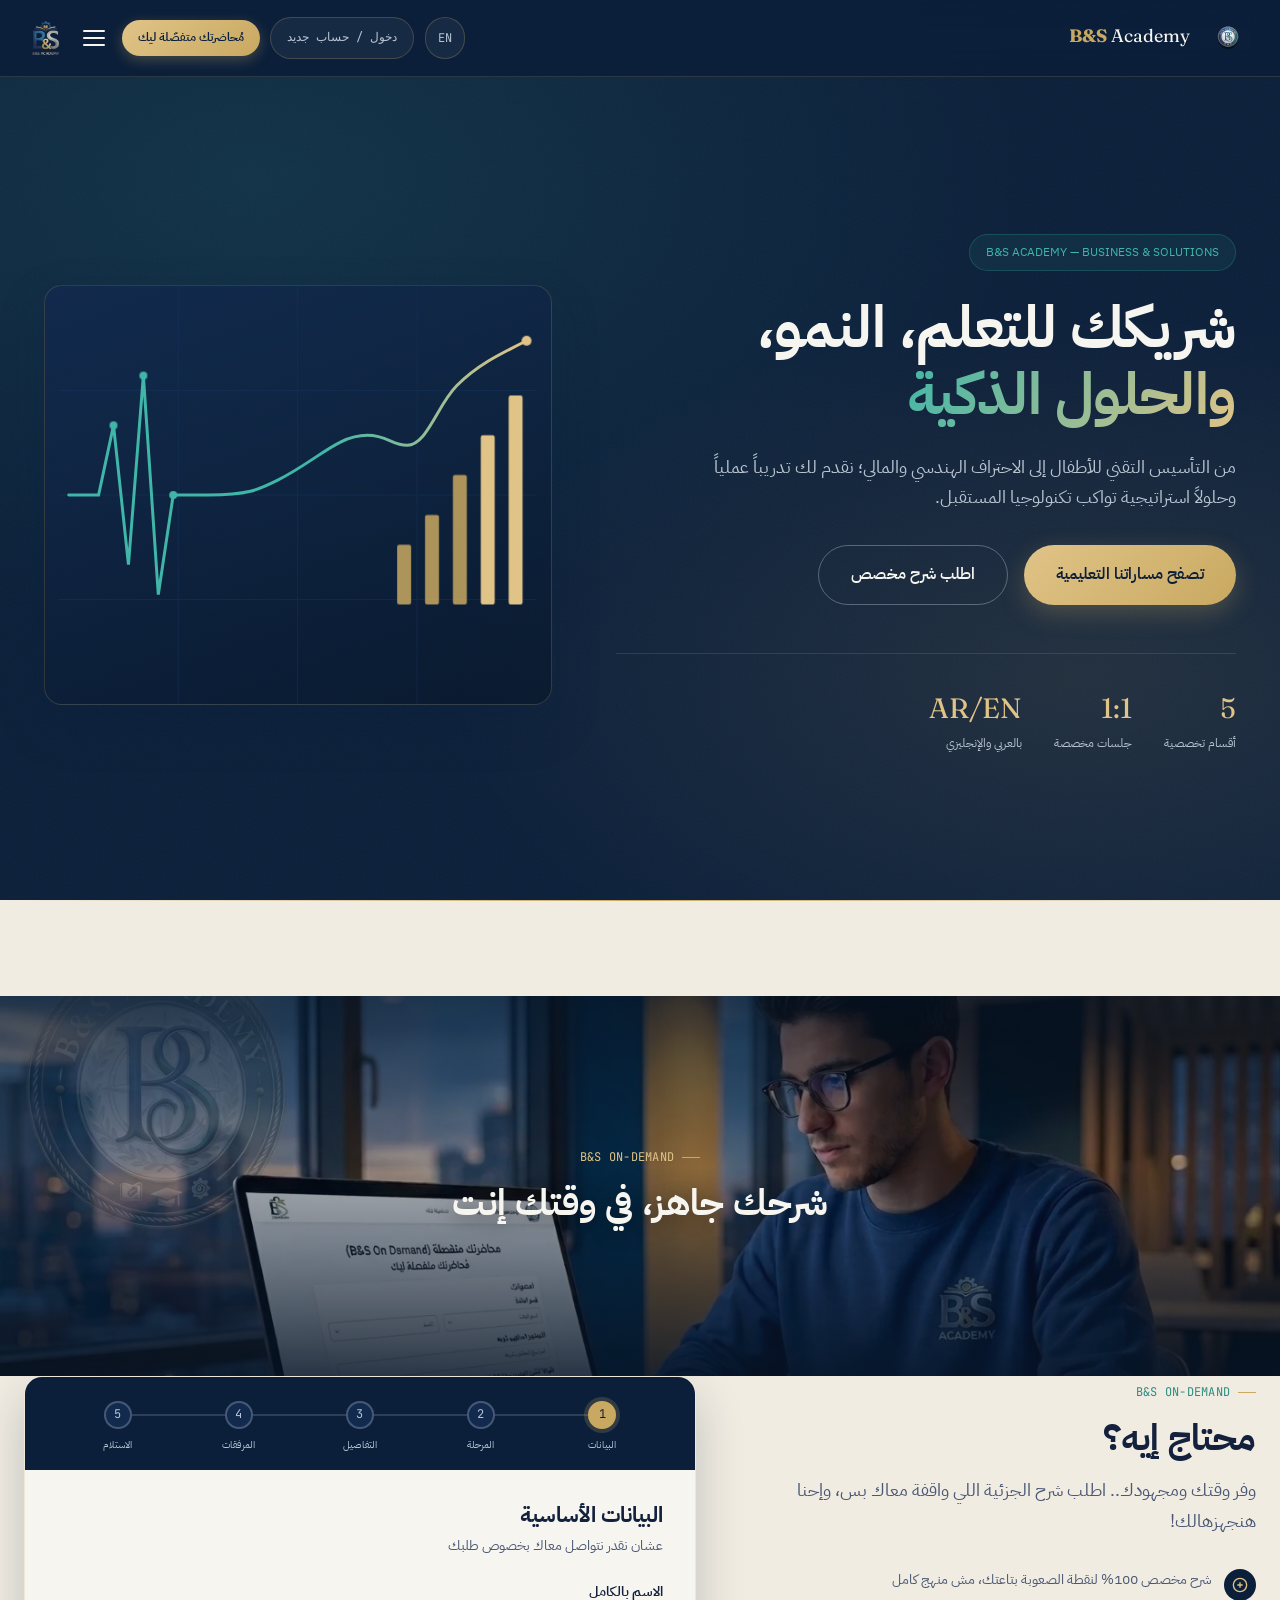
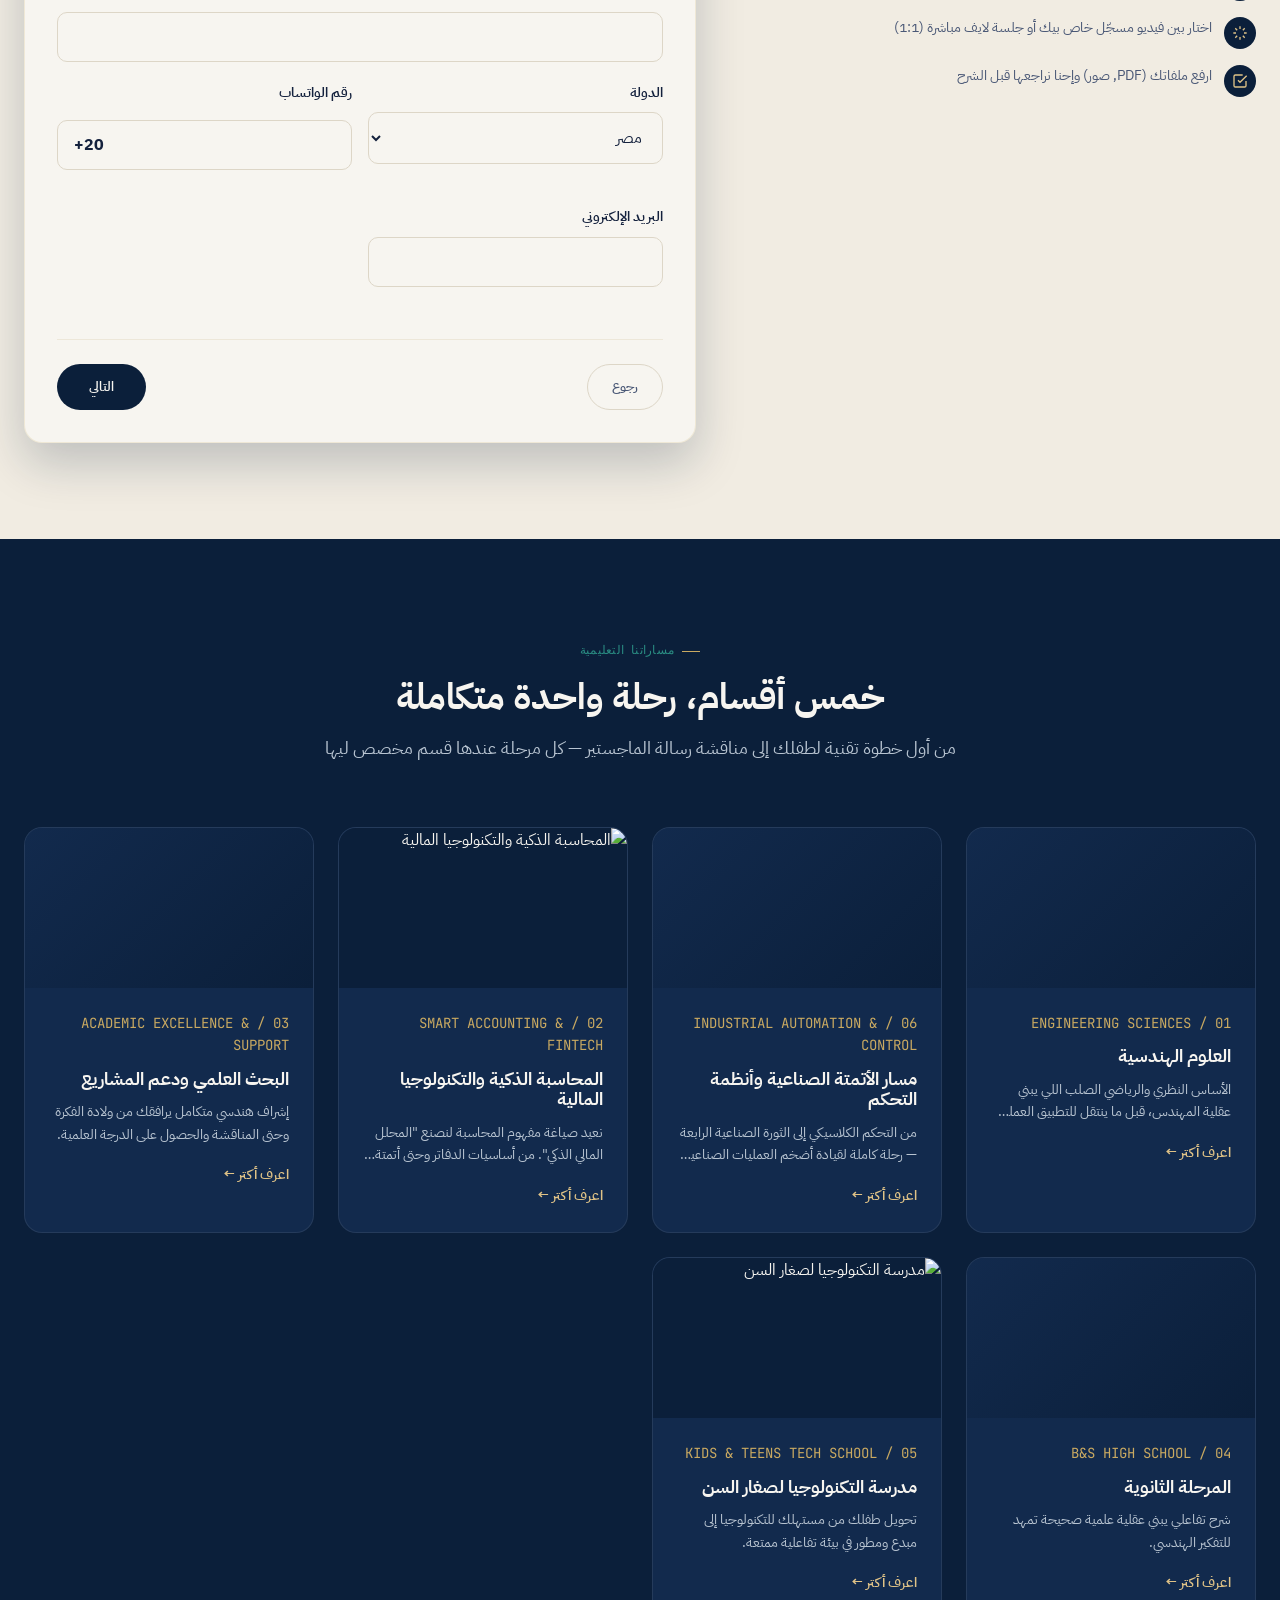
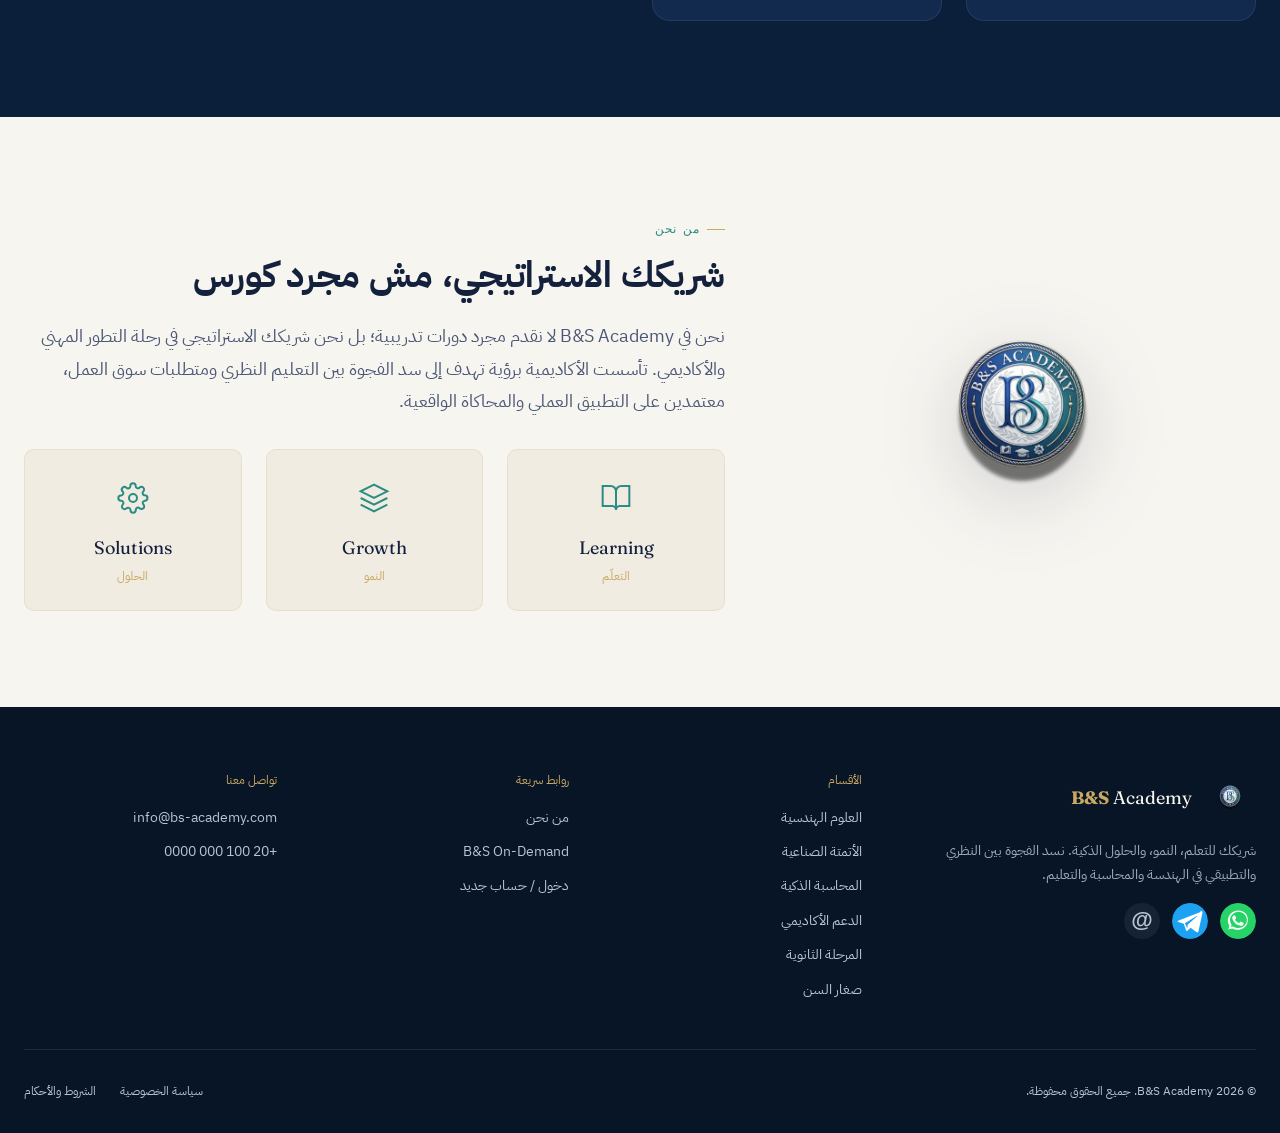
==== index.html @ d464fc90 "Use WebP logos and page images" ====
﻿<!DOCTYPE html>
<html lang="ar" dir="rtl">
<head>
<meta charset="UTF-8">
<meta name="viewport" content="width=device-width, initial-scale=1.0">
<title>B&amp;S Academy | Ø´Ø±ÙŠÙƒÙƒ Ù„Ù„ØªØ¹Ù„Ù…ØŒ Ø§Ù„Ù†Ù…ÙˆØŒ ÙˆØ§Ù„Ø­Ù„ÙˆÙ„ Ø§Ù„Ø°ÙƒÙŠØ©</title>
<meta name="description" content="B&amp;S Academy - Ø£ÙƒØ§Ø¯ÙŠÙ…ÙŠØ© Ù…ØªØ®ØµØµØ© ÙÙŠ Ø§Ù„Ù‡Ù†Ø¯Ø³Ø© ÙˆØ§Ù„Ø£ØªÙ…ØªØ© Ø§Ù„ØµÙ†Ø§Ø¹ÙŠØ©ØŒ Ø§Ù„Ù…Ø­Ø§Ø³Ø¨Ø© Ø§Ù„Ø°ÙƒÙŠØ©ØŒ Ø§Ù„Ø¯Ø¹Ù… Ø§Ù„Ø£ÙƒØ§Ø¯ÙŠÙ…ÙŠØŒ ÙˆØªØ¹Ù„ÙŠÙ… Ø§Ù„Ø£Ø·ÙØ§Ù„ ÙˆØ§Ù„Ù…Ø±Ø­Ù„Ø© Ø§Ù„Ø«Ø§Ù†ÙˆÙŠØ©.">

<link rel="preconnect" href="https://fonts.googleapis.com">
<link rel="preconnect" href="https://fonts.gstatic.com" crossorigin>
<link href="https://fonts.googleapis.com/css2?family=Fraunces:opsz,wght@9..144,400;9..144,500;9..144,600;9..144,700&family=Inter:wght@400;500;600;700&family=IBM+Plex+Sans+Arabic:wght@400;500;600;700&family=JetBrains+Mono:wght@400;500&display=swap" rel="stylesheet">

<link rel="stylesheet" href="css/tokens.css">
<link rel="stylesheet" href="css/base.css?v=20260710-responsive-i18n-v1">
<link rel="stylesheet" href="css/header.css?v=20260710-responsive-i18n-v1">
<link rel="stylesheet" href="css/hero.css">
<link rel="stylesheet" href="css/ondemand.css?v=20260710-email-at-v1">
<link rel="stylesheet" href="css/sectors.css">
<link rel="stylesheet" href="css/track-cards.css">
<link rel="stylesheet" href="css/about-footer.css?v=20260710-email-at-v1">
<link rel="stylesheet" href="css/auth-dashboard.css">
<link rel="stylesheet" href="css/admin.css">
<link rel="stylesheet" href="css/utilities.css">
</head>
<body dir="rtl">

<a href="#main-content" class="skip-link" data-i18n="skip_link">ØªØ®Ø·Ù‘Ù‰ Ø¥Ù„Ù‰ Ø§Ù„Ù…Ø­ØªÙˆÙ‰</a>

<!-- ============================================
     MAIN MARKETING SITE PAGE
     ============================================ -->
<div class="page active" id="page-home">

  <!-- ===== HEADER ===== -->
  <header class="site-header">
    <div class="header-inner">
      <a href="#page-home" class="brand" data-nav="home">
        <img src="images/logo.webp" alt="B&amp;S Academy" class="brand-mark">
        <div>
          <span class="brand-name"><strong>B&amp;S</strong> <span data-i18n="brand_academy">Ø£ÙƒØ§Ø¯ÙŠÙ…ÙŠ</span></span>
          <span class="brand-tagline" data-i18n="brand_tagline">Learning Â· Growth Â· Solutions</span>
        </div>
      </a>

      <nav class="main-nav" id="mainNav">
        <ul class="nav-links">
          <li><a href="#hero" data-i18n="nav_home">Ø§Ù„Ø±Ø¦ÙŠØ³ÙŠØ©</a></li>
          <li><a href="#about" data-i18n="nav_about">Ù…Ù† Ù†Ø­Ù†</a></li>
          <li><a href="#sector-detail-engineering" data-nav="sector-detail" data-sector-key="engineering" data-i18n="nav_engineering">Ø§Ù„Ø¹Ù„ÙˆÙ… Ø§Ù„Ù‡Ù†Ø¯Ø³ÙŠØ©</a></li>
          <li><a href="#sector-detail-automation" data-nav="sector-detail" data-sector-key="automation" data-i18n="nav_automation">Ø§Ù„Ø£ØªÙ…ØªØ© Ø§Ù„ØµÙ†Ø§Ø¹ÙŠØ©</a></li>
          <li><a href="#sector-detail-accounting" data-nav="sector-detail" data-sector-key="accounting" data-i18n="nav_accounting">Ø§Ù„Ù…Ø­Ø§Ø³Ø¨Ø© Ø§Ù„Ø°ÙƒÙŠØ©</a></li>
          <li><a href="#sector-detail-kids" data-nav="sector-detail" data-sector-key="kids" data-i18n="nav_kids">ØµØºØ§Ø± Ø§Ù„Ø³Ù†</a></li>
          <li><a href="#sector-detail-highschool" data-nav="sector-detail" data-sector-key="highschool" data-i18n="nav_highschool">Ø§Ù„Ù…Ø±Ø­Ù„Ø© Ø§Ù„Ø«Ø§Ù†ÙˆÙŠØ©</a></li>
          <li><a href="#sector-detail-academic" data-nav="sector-detail" data-sector-key="academic" data-i18n="nav_academic">Ø§Ù„Ø¯Ø¹Ù… Ø§Ù„Ø£ÙƒØ§Ø¯ÙŠÙ…ÙŠ</a></li>
          <li class="mobile-login-link"><a href="auth.html" data-i18n="nav_login">Ø¯Ø®ÙˆÙ„ / Ø­Ø³Ø§Ø¨ Ø¬Ø¯ÙŠØ¯</a></li>
        </ul>
      </nav>

      <div class="nav-actions">
        <button class="lang-toggle" id="langToggle" aria-label="Toggle language">
          <span id="langToggleLabel">EN</span>
        </button>
        <a href="auth.html" class="lang-toggle" data-i18n="nav_login" id="navLoginDesktop">Ø¯Ø®ÙˆÙ„ / Ø­Ø³Ø§Ø¨ Ø¬Ø¯ÙŠØ¯</a>
        <a href="#ondemand" class="btn-cta" data-i18n="nav_cta">Ù…ÙØ­Ø§Ø¶Ø±ØªÙƒ Ù…ØªÙØµÙ‘Ù„Ø© Ù„ÙŠÙƒ</a>
        <button class="nav-toggle" id="navToggle" aria-label="Open menu">
          <span></span><span></span><span></span>
        </button>
        <img src="images/logo2.webp" alt="B&amp;S Academy" class="brand-mark-secondary">
      </div>
    </div>
  </header>

  <main id="main-content">

    <!-- ===== HERO ===== -->
    <section class="hero" id="hero">
      <div class="hero-grain"></div>
      <div class="hero-inner">
        <div class="hero-content">
          <span class="hero-eyebrow" data-i18n="hero_eyebrow">B&amp;S ACADEMY â€” Business &amp; Solutions</span>
          <h1 class="hero-title" data-i18n="hero_title">
            Ø´Ø±ÙŠÙƒÙƒ Ù„Ù„ØªØ¹Ù„Ù…ØŒ Ø§Ù„Ù†Ù…ÙˆØŒ <span class="accent">ÙˆØ§Ù„Ø­Ù„ÙˆÙ„ Ø§Ù„Ø°ÙƒÙŠØ©</span>
          </h1>
          <p class="hero-sub" data-i18n="hero_sub">
            Ù…Ù† Ø§Ù„ØªØ£Ø³ÙŠØ³ Ø§Ù„ØªÙ‚Ù†ÙŠ Ù„Ù„Ø£Ø·ÙØ§Ù„ Ø¥Ù„Ù‰ Ø§Ù„Ø§Ø­ØªØ±Ø§Ù Ø§Ù„Ù‡Ù†Ø¯Ø³ÙŠ ÙˆØ§Ù„Ù…Ø§Ù„ÙŠØ› Ù†Ù‚Ø¯Ù… Ù„Ùƒ ØªØ¯Ø±ÙŠØ¨Ø§Ù‹ Ø¹Ù…Ù„ÙŠØ§Ù‹ ÙˆØ­Ù„ÙˆÙ„Ø§Ù‹ Ø§Ø³ØªØ±Ø§ØªÙŠØ¬ÙŠØ© ØªÙˆØ§ÙƒØ¨ ØªÙƒÙ†ÙˆÙ„ÙˆØ¬ÙŠØ§ Ø§Ù„Ù…Ø³ØªÙ‚Ø¨Ù„.
          </p>
          <div class="hero-actions">
            <a href="#sectors-overview" class="btn-primary" data-i18n="hero_cta_primary">
              ØªØµÙØ­ Ù…Ø³Ø§Ø±Ø§ØªÙ†Ø§ Ø§Ù„ØªØ¹Ù„ÙŠÙ…ÙŠØ©
            </a>
            <a href="#ondemand" class="btn-secondary" data-i18n="hero_cta_secondary">
              Ø§Ø·Ù„Ø¨ Ø´Ø±Ø­ Ù…Ø®ØµØµ
            </a>
          </div>
          <div class="hero-stats">
            <div>
              <span class="hero-stat-value">5</span>
              <span class="hero-stat-label" data-i18n="hero_stat_1">Ø£Ù‚Ø³Ø§Ù… ØªØ®ØµØµÙŠØ©</span>
            </div>
            <div>
              <span class="hero-stat-value">1:1</span>
              <span class="hero-stat-label" data-i18n="hero_stat_2">Ø¬Ù„Ø³Ø§Øª Ù…Ø®ØµØµØ©</span>
            </div>
            <div>
              <span class="hero-stat-value">AR/EN</span>
              <span class="hero-stat-label" data-i18n="hero_stat_3">Ø¨Ø§Ù„Ø¹Ø±Ø¨ÙŠ ÙˆØ§Ù„Ø¥Ù†Ø¬Ù„ÙŠØ²ÙŠ</span>
            </div>
          </div>
        </div>

        <div class="hero-visual">
          <svg viewBox="0 0 480 420" fill="none" xmlns="http://www.w3.org/2000/svg">
            <defs>
              <linearGradient id="lineGrad" x1="0" y1="0" x2="1" y2="0">
                <stop offset="0%" stop-color="#3FB6A8"/>
                <stop offset="55%" stop-color="#3FB6A8"/>
                <stop offset="100%" stop-color="#E0C387"/>
              </linearGradient>
            </defs>
            <!-- grid -->
            <g stroke="#1A3A66" stroke-width="1" opacity="0.4">
              <line x1="0" y1="105" x2="480" y2="105"/>
              <line x1="0" y1="210" x2="480" y2="210"/>
              <line x1="0" y1="315" x2="480" y2="315"/>
              <line x1="120" y1="0" x2="120" y2="420"/>
              <line x1="240" y1="0" x2="240" y2="420"/>
              <line x1="360" y1="0" x2="360" y2="420"/>
            </g>
            <!-- oscilloscope trace transitioning into a rising bar/line chart -->
            <path class="calibration-path" d="M10,210 L40,210 L55,140 L70,280 L85,90 L100,310 L115,210 L150,210 C190,210 200,205 220,195 C260,175 280,150 310,150 C330,150 335,160 350,160 C370,160 380,120 400,100 C420,80 440,70 470,55"
                  stroke="url(#lineGrad)" stroke-width="3" stroke-linecap="round" fill="none"/>
            <!-- rising bars (financial side) -->
            <g class="calibration-dot" style="animation-delay:2.8s">
              <rect x="340" y="260" width="14" height="60" rx="2" fill="#C9A961" opacity="0.85"/>
              <rect x="368" y="230" width="14" height="90" rx="2" fill="#C9A961" opacity="0.85"/>
              <rect x="396" y="190" width="14" height="130" rx="2" fill="#C9A961" opacity="0.85"/>
              <rect x="424" y="150" width="14" height="170" rx="2" fill="#E0C387"/>
              <rect x="452" y="110" width="14" height="210" rx="2" fill="#E0C387"/>
            </g>
            <!-- calibration dots on the engineering side -->
            <circle class="calibration-dot" style="animation-delay:0.6s" cx="55" cy="140" r="4" fill="#3FB6A8"/>
            <circle class="calibration-dot" style="animation-delay:0.9s" cx="85" cy="90" r="4" fill="#3FB6A8"/>
            <circle class="calibration-dot" style="animation-delay:1.2s" cx="115" cy="210" r="4" fill="#3FB6A8"/>
            <circle class="calibration-dot" style="animation-delay:2.4s" cx="470" cy="55" r="5" fill="#E0C387"/>
          </svg>
        </div>
      </div>
    </section>

    <!-- ===== B&S ON-DEMAND (Multi-step form) ===== -->
    <section class="section ondemand-section" id="ondemand">
      <div class="ondemand-banner reveal">
        <img src="images/banner-ondemand.webp" alt="B&amp;S On-Demand" class="ondemand-banner-img" loading="lazy" decoding="async">
        <div class="ondemand-banner-overlay"></div>
        <div class="ondemand-banner-text">
          <span class="eyebrow" data-i18n="ondemand_eyebrow">B&amp;S ON-DEMAND</span>
          <h2 data-i18n="ondemand_banner_title">Ø´Ø±Ø­Ùƒ Ø¬Ø§Ù‡Ø²ØŒ ÙÙŠ ÙˆÙ‚ØªÙƒ Ø¥Ù†Øª</h2>
        </div>
      </div>
      <div class="container">
        <div class="ondemand-grid">
          <div class="ondemand-intro reveal">
            <span class="eyebrow" data-i18n="ondemand_eyebrow">B&amp;S ON-DEMAND</span>
            <h2 data-i18n="ondemand_title">Ù…Ø­ØªØ§Ø¬ Ø¥ÙŠÙ‡ØŸ</h2>
            <p data-i18n="ondemand_desc">ÙˆÙØ± ÙˆÙ‚ØªÙƒ ÙˆÙ…Ø¬Ù‡ÙˆØ¯Ùƒ.. Ø§Ø·Ù„Ø¨ Ø´Ø±Ø­ Ø§Ù„Ø¬Ø²Ø¦ÙŠØ© Ø§Ù„Ù„ÙŠ ÙˆØ§Ù‚ÙØ© Ù…Ø¹Ø§Ùƒ Ø¨Ø³ØŒ ÙˆØ¥Ø­Ù†Ø§ Ù‡Ù†Ø¬Ù‡Ø²Ù‡Ø§Ù„Ùƒ!</p>

            <div class="ondemand-features">
              <div class="ondemand-feature">
                <span class="icon-badge">
                  <svg width="16" height="16" viewBox="0 0 24 24" fill="none" stroke="currentColor" stroke-width="2"><path d="M12 8v8M8 12h8"/><circle cx="12" cy="12" r="10"/></svg>
                </span>
                <span data-i18n="ondemand_feat_1">Ø´Ø±Ø­ Ù…Ø®ØµØµ 100% Ù„Ù†Ù‚Ø·Ø© Ø§Ù„ØµØ¹ÙˆØ¨Ø© Ø¨ØªØ§Ø¹ØªÙƒØŒ Ù…Ø´ Ù…Ù†Ù‡Ø¬ ÙƒØ§Ù…Ù„</span>
              </div>
              <div class="ondemand-feature">
                <span class="icon-badge">
                  <svg width="16" height="16" viewBox="0 0 24 24" fill="none" stroke="currentColor" stroke-width="2"><path d="M12 2v4M12 18v4M4.93 4.93l2.83 2.83M16.24 16.24l2.83 2.83M2 12h4M18 12h4M4.93 19.07l2.83-2.83M16.24 7.76l2.83-2.83"/></svg>
                </span>
                <span data-i18n="ondemand_feat_2">Ø§Ø®ØªØ§Ø± Ø¨ÙŠÙ† ÙÙŠØ¯ÙŠÙˆ Ù…Ø³Ø¬Ù‘Ù„ Ø®Ø§Øµ Ø¨ÙŠÙƒ Ø£Ùˆ Ø¬Ù„Ø³Ø© Ù„Ø§ÙŠÙ Ù…Ø¨Ø§Ø´Ø±Ø© (1:1)</span>
              </div>
              <div class="ondemand-feature">
                <span class="icon-badge">
                  <svg width="16" height="16" viewBox="0 0 24 24" fill="none" stroke="currentColor" stroke-width="2"><path d="M9 11l3 3L22 4"/><path d="M21 12v7a2 2 0 0 1-2 2H5a2 2 0 0 1-2-2V5a2 2 0 0 1 2-2h11"/></svg>
                </span>
                <span data-i18n="ondemand_feat_3">Ø§Ø±ÙØ¹ Ù…Ù„ÙØ§ØªÙƒ (PDF, ØµÙˆØ±) ÙˆØ¥Ø­Ù†Ø§ Ù†Ø±Ø§Ø¬Ø¹Ù‡Ø§ Ù‚Ø¨Ù„ Ø§Ù„Ø´Ø±Ø­</span>
              </div>
            </div>
          </div>

          <div class="form-card reveal">
            <div class="form-steps-indicator" id="formStepsIndicator">
              <!-- JS populates 5 step dots -->
            </div>

            <div class="form-body">
              <form id="onDemandForm" novalidate>

                <!-- STEP 1: Basic Info -->
                <div class="form-step active" data-step="1">
                  <h3 data-i18n="step1_title">Ø§Ù„Ø¨ÙŠØ§Ù†Ø§Øª Ø§Ù„Ø£Ø³Ø§Ø³ÙŠØ©</h3>
                  <p class="form-step-desc" data-i18n="step1_desc">Ø¹Ø´Ø§Ù† Ù†Ù‚Ø¯Ø± Ù†ØªÙˆØ§ØµÙ„ Ù…Ø¹Ø§Ùƒ Ø¨Ø®ØµÙˆØµ Ø·Ù„Ø¨Ùƒ</p>

                  <div class="form-group">
                    <label class="form-label" data-i18n="field_fullname">Ø§Ù„Ø§Ø³Ù… Ø¨Ø§Ù„ÙƒØ§Ù…Ù„<span class="required">*</span></label>
                    <input type="text" class="form-input" name="full_name" required>
                    <span class="form-error" data-i18n="error_required">Ù‡Ø°Ø§ Ø§Ù„Ø­Ù‚Ù„ Ù…Ø·Ù„ÙˆØ¨</span>
                  </div>
                  <div class="form-row">
                    <div class="form-group">
                      <label class="form-label" data-i18n="field_country">Ø§Ù„Ø¯ÙˆÙ„Ø©<span class="required">*</span></label>
                      <select class="form-select" name="country_code" data-country-select data-selected="EG" required></select>
                      <span class="form-error" data-i18n="error_required">Ù‡Ø°Ø§ Ø§Ù„Ø­Ù‚Ù„ Ù…Ø·Ù„ÙˆØ¨</span>
                    </div>
                    <div class="form-group phone-combo phone-combo--locked" data-country-phone-group>
                      <label class="form-label" data-i18n="field_whatsapp">Ø±Ù‚Ù… Ø§Ù„ÙˆØ§ØªØ³Ø§Ø¨<span class="required">*</span></label>
                      <select class="form-select" name="phone_country_code" data-country-select data-selected="EG"></select>
                      <span class="dial-code" data-dial-label>+20</span>
                      <input type="tel" class="form-input" name="phone_local" data-local-phone required placeholder="1xx xxx xxxx">
                      <input type="hidden" name="whatsapp" data-full-phone>
                      <input type="hidden" name="preferred_currency" data-country-currency value="EGP">
                      <span class="form-error" data-i18n="error_required">Ù‡Ø°Ø§ Ø§Ù„Ø­Ù‚Ù„ Ù…Ø·Ù„ÙˆØ¨</span>
                    </div>
                    <div class="form-group">
                      <label class="form-label" data-i18n="field_email">Ø§Ù„Ø¨Ø±ÙŠØ¯ Ø§Ù„Ø¥Ù„ÙƒØªØ±ÙˆÙ†ÙŠ<span class="required">*</span></label>
                      <input type="email" class="form-input" name="email" required>
                      <span class="form-error" data-i18n="error_email">Ø¨Ø±Ø¬Ø§Ø¡ Ø¥Ø¯Ø®Ø§Ù„ Ø¨Ø±ÙŠØ¯ Ø¥Ù„ÙƒØªØ±ÙˆÙ†ÙŠ ØµØ­ÙŠØ­</span>
                    </div>
                  </div>
                </div>

                <!-- STEP 2: Academic Level -->
                <div class="form-step" data-step="2">
                  <h3 data-i18n="step2_title">Ø§Ù„Ù…Ø±Ø­Ù„Ø© Ø§Ù„Ø¯Ø±Ø§Ø³ÙŠØ©</h3>
                  <p class="form-step-desc" data-i18n="step2_desc">Ø¹Ø´Ø§Ù† Ù†Ø­Ø¯Ø¯ Ù…Ø³ØªÙˆÙ‰ Ø§Ù„Ø´Ø±Ø­ Ø§Ù„Ù…Ù†Ø§Ø³Ø¨ Ù„ÙŠÙƒ</p>

                  <div class="form-group">
                    <label class="form-label" data-i18n="field_level">Ø§Ù„Ù…Ø±Ø­Ù„Ø© Ø§Ù„Ø¯Ø±Ø§Ø³ÙŠØ©<span class="required">*</span></label>
                    <select class="form-select" name="academic_level" id="academicLevelSelect" required>
                      <option value="" data-i18n="level_placeholder">Ø§Ø®ØªØ± Ø§Ù„Ù…Ø±Ø­Ù„Ø©</option>
                      <option value="high_school" data-i18n="level_highschool">Ø§Ù„Ù…Ø±Ø­Ù„Ø© Ø§Ù„Ø«Ø§Ù†ÙˆÙŠØ©</option>
                      <option value="university" data-i18n="level_university">Ø·Ø§Ù„Ø¨ Ø¬Ø§Ù…Ø¹ÙŠ</option>
                      <option value="masters" data-i18n="level_masters">Ø¨Ø§Ø­Ø« Ù…Ø§Ø¬Ø³ØªÙŠØ±</option>
                      <option value="graduate" data-i18n="level_graduate">Ù…Ù‡Ù†Ø¯Ø³ / Ù…ØªØ®Ø±Ø¬</option>
                    </select>
                  </div>

                  <div class="form-group conditional-field" id="facultyField">
                    <label class="form-label" data-i18n="field_faculty">Ø§Ù„ÙƒÙ„ÙŠØ© / Ø§Ù„ØªØ®ØµØµ</label>
                    <input type="text" class="form-input" name="faculty_major" placeholder="Ù…Ø«Ø§Ù„: Ù‡Ù†Ø¯Ø³Ø© Ø§Ù„Ù‚ÙˆÙ‰ Ø§Ù„ÙƒÙ‡Ø±Ø¨ÙŠØ©" data-i18n-placeholder="placeholder_faculty">
                  </div>
                </div>

                <!-- STEP 3: Topic Details -->
                <div class="form-step" data-step="3">
                  <h3 data-i18n="step3_title">ØªÙØ§ØµÙŠÙ„ Ø§Ù„Ø´Ø±Ø­</h3>
                  <p class="form-step-desc" data-i18n="step3_desc">ÙˆØ¶Ù‘Ø­ Ù„Ù†Ø§ Ø§Ù„Ø¬Ø²Ø¦ÙŠØ© Ø§Ù„Ù„ÙŠ Ù…Ø­ØªØ§Ø¬ ÙÙŠÙ‡Ø§ Ù…Ø³Ø§Ø¹Ø¯Ø©</p>

                  <div class="form-row">
                    <div class="form-group">
                      <label class="form-label" data-i18n="field_subject">Ø§Ø³Ù… Ø§Ù„Ù…Ø§Ø¯Ø©<span class="required">*</span></label>
                      <input type="text" class="form-input" name="subject_name" required>
                      <span class="form-error" data-i18n="error_required">Ù‡Ø°Ø§ Ø§Ù„Ø­Ù‚Ù„ Ù…Ø·Ù„ÙˆØ¨</span>
                    </div>
                    <div class="form-group">
                      <label class="form-label" data-i18n="field_topic">Ø¹Ù†ÙˆØ§Ù† Ø§Ù„Ù…ÙˆØ¶ÙˆØ¹<span class="required">*</span></label>
                      <input type="text" class="form-input" name="topic_title" required>
                      <span class="form-error" data-i18n="error_required">Ù‡Ø°Ø§ Ø§Ù„Ø­Ù‚Ù„ Ù…Ø·Ù„ÙˆØ¨</span>
                    </div>
                  </div>
                  <div class="form-group">
                    <label class="form-label" data-i18n="field_description">ØªÙØ§ØµÙŠÙ„ Ø£ÙƒØªØ± â€” Ø¥ÙŠÙ‡ Ø¨Ø§Ù„Ø¸Ø¨Ø· Ø§Ù„Ù„ÙŠ Ù…Ø­ØªØ§Ø¬ Ø´Ø±Ø­Ù‡ØŸ<span class="required">*</span></label>
                    <textarea class="form-textarea" name="description" required></textarea>
                    <span class="form-error" data-i18n="error_required">Ù‡Ø°Ø§ Ø§Ù„Ø­Ù‚Ù„ Ù…Ø·Ù„ÙˆØ¨</span>
                  </div>
                </div>

                <!-- STEP 4: Attachments -->
                <div class="form-step" data-step="4">
                  <h3 data-i18n="step4_title">Ø§Ù„Ù…Ø±ÙÙ‚Ø§Øª</h3>
                  <p class="form-step-desc" data-i18n="step4_desc">Ø§Ø±ÙØ¹ Ø£ÙŠ Ù…Ù„ÙØ§Øª ØªØ³Ø§Ø¹Ø¯Ù†Ø§ Ù†ÙÙ‡Ù… Ø·Ù„Ø¨Ùƒ (Ø§Ø®ØªÙŠØ§Ø±ÙŠ)</p>

                  <div class="form-group">
                    <label class="file-drop" id="fileDropZone">
                      <input type="file" name="attachments" id="fileInput" multiple accept=".jpg,.jpeg,.png,.pdf">
                      <div class="file-drop-icon">
                        <svg width="36" height="36" viewBox="0 0 24 24" fill="none" stroke="currentColor" stroke-width="1.5" style="margin:0 auto;"><path d="M21 15v4a2 2 0 0 1-2 2H5a2 2 0 0 1-2-2v-4"/><polyline points="17 8 12 3 7 8"/><line x1="12" y1="3" x2="12" y2="15"/></svg>
                      </div>
                      <div class="file-drop-text">
                        <strong data-i18n="file_drop_strong">Ø§Ø¶ØºØ· Ù„Ù„Ø±ÙØ¹</strong> <span data-i18n="file_drop_rest">Ø£Ùˆ Ø§Ø³Ø­Ø¨ Ø§Ù„Ù…Ù„ÙØ§Øª Ù‡Ù†Ø§</span><br>
                        <span data-i18n="file_drop_hint">JPG, PNG, PDF â€” Ø¨Ø­Ø¯ Ø£Ù‚ØµÙ‰ 10MB Ù„Ù„Ù…Ù„Ù</span>
                      </div>
                    </label>
                    <div class="file-list" id="fileList"></div>
                  </div>
                </div>

                <!-- STEP 5: Delivery Preferences -->
                <div class="form-step" data-step="5">
                  <h3 data-i18n="step5_title">ØªÙØ¶ÙŠÙ„Ø§Øª Ø§Ù„Ø§Ø³ØªÙ„Ø§Ù…</h3>
                  <p class="form-step-desc" data-i18n="step5_desc">Ø¥Ø²Ø§ÙŠ Ø­Ø§Ø¨Ø¨ ØªØ³ØªÙ„Ù… Ø§Ù„Ø´Ø±Ø­ØŸ</p>

                  <div class="form-group">
                    <label class="form-label" data-i18n="field_delivery">Ø·Ø±ÙŠÙ‚Ø© Ø§Ù„Ø§Ø³ØªÙ„Ø§Ù…<span class="required">*</span></label>
                    <div class="choice-grid">
                      <label class="choice-card">
                        <input type="radio" name="delivery_pref" value="recorded" required>
                        <span class="choice-card-label" data-i18n="delivery_recorded">ÙÙŠØ¯ÙŠÙˆ Ù…Ø³Ø¬Ù‘Ù„ Ù…Ø®ØµØµ</span>
                      </label>
                      <label class="choice-card">
                        <input type="radio" name="delivery_pref" value="live" required>
                        <span class="choice-card-label" data-i18n="delivery_live">Ø¬Ù„Ø³Ø© Ù„Ø§ÙŠÙ 1:1</span>
                      </label>
                    </div>
                  </div>

                  <div class="form-group">
                    <label class="form-label" data-i18n="field_deadline">ØªØ§Ø±ÙŠØ® Ø§Ù„Ø§Ù…ØªØ­Ø§Ù† / Ø§Ù„Ø¯ÙŠØ¯Ù„Ø§ÙŠÙ† (Ù„Ùˆ Ù…ÙˆØ¬ÙˆØ¯)</label>
                    <input type="date" class="form-input" name="deadline_date">
                  </div>
                </div>

                <div class="form-nav">
                  <button type="button" class="btn-form-back" id="formBackBtn" data-i18n="btn_back">Ø±Ø¬ÙˆØ¹</button>
                  <button type="button" class="btn-form-next" id="formNextBtn" data-i18n="btn_next">Ø§Ù„ØªØ§Ù„ÙŠ</button>
                  <button type="submit" class="btn-form-submit" id="formSubmitBtn" style="display:none" data-i18n="btn_submit">Ø¥Ø±Ø³Ø§Ù„ Ø§Ù„Ø·Ù„Ø¨</button>
                </div>
              </form>

              <div class="form-success" id="formSuccess">
                <div class="form-success-icon">
                  <svg width="32" height="32" viewBox="0 0 24 24" fill="none" stroke="currentColor" stroke-width="2"><polyline points="20 6 9 17 4 12"/></svg>
                </div>
                <h3 data-i18n="success_title">ØªÙ… Ø§Ø³ØªÙ„Ø§Ù… Ø·Ù„Ø¨Ùƒ Ø¨Ù†Ø¬Ø§Ø­!</h3>
                <p data-i18n="success_desc">Ù‡ÙŠØªÙˆØ§ØµÙ„ Ù…Ø¹Ø§Ùƒ ÙØ±ÙŠÙ‚Ù†Ø§ Ø¹Ù„Ù‰ Ø§Ù„ÙˆØ§ØªØ³Ø§Ø¨ Ø£Ùˆ Ø§Ù„Ø¥ÙŠÙ…ÙŠÙ„ Ø®Ù„Ø§Ù„ 24 Ø³Ø§Ø¹Ø© Ù„ØªØ£ÙƒÙŠØ¯ Ø§Ù„ØªÙØ§ØµÙŠÙ„.</p>
                <button class="btn-form-next" id="formResetBtn" data-i18n="btn_new_request">Ø¥Ø±Ø³Ø§Ù„ Ø·Ù„Ø¨ Ø¬Ø¯ÙŠØ¯</button>
              </div>
            </div>
          </div>
        </div>
      </div>
    </section>

    <!-- ===== SECTORS OVERVIEW + DETAIL ===== -->
    <section class="section sectors-section" id="sectors-overview">
      <div class="container">
        <div class="sectors-header reveal">
          <span class="eyebrow" data-i18n="sectors_eyebrow">Ù…Ø³Ø§Ø±Ø§ØªÙ†Ø§ Ø§Ù„ØªØ¹Ù„ÙŠÙ…ÙŠØ©</span>
          <h2 data-i18n="sectors_title">Ø®Ù…Ø³ Ø£Ù‚Ø³Ø§Ù…ØŒ Ø±Ø­Ù„Ø© ÙˆØ§Ø­Ø¯Ø© Ù…ØªÙƒØ§Ù…Ù„Ø©</h2>
          <p data-i18n="sectors_sub">Ù…Ù† Ø£ÙˆÙ„ Ø®Ø·ÙˆØ© ØªÙ‚Ù†ÙŠØ© Ù„Ø·ÙÙ„Ùƒ Ø¥Ù„Ù‰ Ù…Ù†Ø§Ù‚Ø´Ø© Ø±Ø³Ø§Ù„Ø© Ø§Ù„Ù…Ø§Ø¬Ø³ØªÙŠØ± â€” ÙƒÙ„ Ù…Ø±Ø­Ù„Ø© Ø¹Ù†Ø¯Ù‡Ø§ Ù‚Ø³Ù… Ù…Ø®ØµØµ Ù„ÙŠÙ‡Ø§</p>
        </div>

        <div class="sector-overview-grid" id="sectorOverviewGrid" data-tracks-overview="true">
          <!-- JS (tracks-data.js) renders the 5 sector preview cards here automatically -->
        </div>
      </div>
    </section>

    <!-- ===== ABOUT US ===== -->
    <section class="section about-section" id="about">
      <div class="container">
        <div class="about-grid">
          <div class="about-seal-wrap reveal">
            <img src="images/logo.webp" alt="B&amp;S Academy Seal" class="about-seal" loading="lazy" decoding="async">
          </div>
          <div class="about-text reveal">
            <span class="eyebrow" data-i18n="about_eyebrow">Ù…Ù† Ù†Ø­Ù†</span>
            <h2 data-i18n="about_title">Ø´Ø±ÙŠÙƒÙƒ Ø§Ù„Ø§Ø³ØªØ±Ø§ØªÙŠØ¬ÙŠØŒ Ù…Ø´ Ù…Ø¬Ø±Ø¯ ÙƒÙˆØ±Ø³</h2>
            <p data-i18n="about_text">Ù†Ø­Ù† ÙÙŠ B&amp;S Academy Ù„Ø§ Ù†Ù‚Ø¯Ù… Ù…Ø¬Ø±Ø¯ Ø¯ÙˆØ±Ø§Øª ØªØ¯Ø±ÙŠØ¨ÙŠØ©Ø› Ø¨Ù„ Ù†Ø­Ù† Ø´Ø±ÙŠÙƒÙƒ Ø§Ù„Ø§Ø³ØªØ±Ø§ØªÙŠØ¬ÙŠ ÙÙŠ Ø±Ø­Ù„Ø© Ø§Ù„ØªØ·ÙˆØ± Ø§Ù„Ù…Ù‡Ù†ÙŠ ÙˆØ§Ù„Ø£ÙƒØ§Ø¯ÙŠÙ…ÙŠ. ØªØ£Ø³Ø³Øª Ø§Ù„Ø£ÙƒØ§Ø¯ÙŠÙ…ÙŠØ© Ø¨Ø±Ø¤ÙŠØ© ØªÙ‡Ø¯Ù Ø¥Ù„Ù‰ Ø³Ø¯ Ø§Ù„ÙØ¬ÙˆØ© Ø¨ÙŠÙ† Ø§Ù„ØªØ¹Ù„ÙŠÙ… Ø§Ù„Ù†Ø¸Ø±ÙŠ ÙˆÙ…ØªØ·Ù„Ø¨Ø§Øª Ø³ÙˆÙ‚ Ø§Ù„Ø¹Ù…Ù„ØŒ Ù…Ø¹ØªÙ…Ø¯ÙŠÙ† Ø¹Ù„Ù‰ Ø§Ù„ØªØ·Ø¨ÙŠÙ‚ Ø§Ù„Ø¹Ù…Ù„ÙŠ ÙˆØ§Ù„Ù…Ø­Ø§ÙƒØ§Ø© Ø§Ù„ÙˆØ§Ù‚Ø¹ÙŠØ©.</p>

            <div class="about-pillars">
              <div class="pillar">
                <div class="pillar-icon">
                  <svg width="32" height="32" viewBox="0 0 24 24" fill="none" stroke="currentColor" stroke-width="1.5"><path d="M2 3h6a4 4 0 0 1 4 4v14a3 3 0 0 0-3-3H2z"/><path d="M22 3h-6a4 4 0 0 0-4 4v14a3 3 0 0 1 3-3h7z"/></svg>
                </div>
                <div class="pillar-title" data-i18n="pillar_1_title">Learning</div>
                <div class="pillar-sub" data-i18n="pillar_1_sub">Ø§Ù„ØªØ¹Ù„Ù‘Ù…</div>
              </div>
              <div class="pillar">
                <div class="pillar-icon">
                  <svg width="32" height="32" viewBox="0 0 24 24" fill="none" stroke="currentColor" stroke-width="1.5"><path d="M12 2L2 7l10 5 10-5-10-5zM2 17l10 5 10-5M2 12l10 5 10-5"/></svg>
                </div>
                <div class="pillar-title" data-i18n="pillar_2_title">Growth</div>
                <div class="pillar-sub" data-i18n="pillar_2_sub">Ø§Ù„Ù†Ù…Ùˆ</div>
              </div>
              <div class="pillar">
                <div class="pillar-icon">
                  <svg width="32" height="32" viewBox="0 0 24 24" fill="none" stroke="currentColor" stroke-width="1.5"><circle cx="12" cy="12" r="3"/><path d="M19.4 15a1.65 1.65 0 0 0 .33 1.82l.06.06a2 2 0 1 1-2.83 2.83l-.06-.06a1.65 1.65 0 0 0-1.82-.33 1.65 1.65 0 0 0-1 1.51V21a2 2 0 0 1-4 0v-.09A1.65 1.65 0 0 0 9 19.4a1.65 1.65 0 0 0-1.82.33l-.06.06a2 2 0 1 1-2.83-2.83l.06-.06a1.65 1.65 0 0 0 .33-1.82 1.65 1.65 0 0 0-1.51-1H3a2 2 0 0 1 0-4h.09A1.65 1.65 0 0 0 4.6 9a1.65 1.65 0 0 0-.33-1.82l-.06-.06a2 2 0 1 1 2.83-2.83l.06.06a1.65 1.65 0 0 0 1.82.33H9a1.65 1.65 0 0 0 1-1.51V3a2 2 0 0 1 4 0v.09a1.65 1.65 0 0 0 1 1.51 1.65 1.65 0 0 0 1.82-.33l.06-.06a2 2 0 1 1 2.83 2.83l-.06.06a1.65 1.65 0 0 0-.33 1.82V9c.21.42.59.74 1.06.9l.45.1a2 2 0 0 1 0 4z"/></svg>
                </div>
                <div class="pillar-title" data-i18n="pillar_3_title">Solutions</div>
                <div class="pillar-sub" data-i18n="pillar_3_sub">Ø§Ù„Ø­Ù„ÙˆÙ„</div>
              </div>
            </div>
          </div>
        </div>
      </div>
    </section>

  </main>

  <!-- ===== FOOTER ===== -->
  <footer class="site-footer">
    <div class="container">
      <div class="footer-grid">
        <div>
          <div class="brand">
            <img src="images/logo.webp" alt="B&amp;S Academy" class="brand-mark" loading="lazy" decoding="async">
            <span class="brand-name"><strong>B&amp;S</strong> <span data-i18n="brand_academy">Ø£ÙƒØ§Ø¯ÙŠÙ…ÙŠ</span></span>
          </div>
          <p class="footer-brand-desc" data-i18n="footer_desc">Ø´Ø±ÙŠÙƒÙƒ Ù„Ù„ØªØ¹Ù„Ù…ØŒ Ø§Ù„Ù†Ù…ÙˆØŒ ÙˆØ§Ù„Ø­Ù„ÙˆÙ„ Ø§Ù„Ø°ÙƒÙŠØ©. Ù†Ø³Ø¯ Ø§Ù„ÙØ¬ÙˆØ© Ø¨ÙŠÙ† Ø§Ù„Ù†Ø¸Ø±ÙŠ ÙˆØ§Ù„ØªØ·Ø¨ÙŠÙ‚ÙŠ ÙÙŠ Ø§Ù„Ù‡Ù†Ø¯Ø³Ø© ÙˆØ§Ù„Ù…Ø­Ø§Ø³Ø¨Ø© ÙˆØ§Ù„ØªØ¹Ù„ÙŠÙ….</p>
          <div class="footer-social" data-site-contact-icons>
            <a href="https://wa.me/201550755928" aria-label="WhatsApp" data-contact-fallback="whatsapp" target="_blank" rel="noopener"><svg class="contact-icon-svg contact-icon-whatsapp" viewBox="0 0 32 32" aria-hidden="true" focusable="false"><circle cx="16" cy="16" r="16" fill="#25D366"></circle><path fill="#fff" d="M16.2 6.6c-5.1 0-9.2 4-9.2 9 0 1.7.5 3.3 1.3 4.6l-.9 3.3 3.5-.9c1.4.8 3 1.2 4.7 1.2 5.1 0 9.2-4 9.2-9s-3.5-8.2-8.6-8.2zm0 15.6c-1.5 0-2.9-.4-4.1-1.2l-.3-.2-2.1.6.6-2-.2-.3c-.8-1.2-1.2-2.6-1.2-4 0-4.1 3.4-7.4 7.5-7.4s7.5 3.3 7.5 7.4-3.6 7.1-7.7 7.1z"></path><path fill="#fff" d="M20.3 17.4c-.2-.1-1.4-.7-1.6-.8-.2-.1-.4-.1-.6.1-.2.3-.6.8-.8.9-.1.2-.3.2-.6.1-.2-.1-1-.4-1.9-1.1-.7-.6-1.2-1.4-1.3-1.6-.1-.2 0-.4.1-.5.1-.1.2-.3.4-.4.1-.1.2-.2.3-.4.1-.2.1-.3 0-.5 0-.1-.5-1.2-.7-1.7-.2-.4-.4-.4-.6-.4h-.5c-.2 0-.5.1-.7.3-.2.2-.9.8-.9 2 0 1.2.9 2.4 1 2.5.1.2 1.7 2.7 4.3 3.7.6.3 1.1.4 1.4.5.6.2 1.2.2 1.6.1.5-.1 1.4-.6 1.6-1.2.2-.6.2-1.1.1-1.2 0-.2-.2-.3-.4-.4z"></path></svg></a>
            <a href="https://telegram.me/B_AND_S_Academy?text=%D9%85%D8%B1%D8%AD%D8%A8%D9%8B%D8%A7%20B%26S%20Academy%0A%0A%D8%A3%D8%B1%D8%BA%D8%A8%20%D9%81%D9%8A%20%D8%A7%D9%84%D8%AA%D9%88%D8%A7%D8%B5%D9%84%20%D9%85%D8%B9%20%D9%81%D8%B1%D9%8A%D9%82%20%D8%A7%D9%84%D8%A3%D9%83%D8%A7%D8%AF%D9%8A%D9%85%D9%8A%D8%A9.%0A%0A%D8%A7%D9%84%D8%A7%D8%B3%D9%85%3A%0A%D9%86%D9%88%D8%B9%20%D8%A7%D9%84%D8%B7%D9%84%D8%A8%3A%0A%D8%A7%D9%84%D8%AA%D9%81%D8%A7%D8%B5%D9%8A%D9%84%3A" aria-label="Telegram" data-contact-fallback="telegram" target="_blank" rel="noopener"><svg class="contact-icon-svg contact-icon-telegram" viewBox="0 0 32 32" aria-hidden="true" focusable="false"><circle cx="16" cy="16" r="16" fill="#1DA1F2"></circle><path fill="#fff" d="M24.8 8.2 5.9 15.5c-1.2.5-1.2 1.1-.2 1.4l4.8 1.5 1.8 5.7c.2.6.3.8.7.8.5 0 .7-.2 1-.5l2.5-2.4 5.2 3.8c.9.5 1.6.3 1.9-.9l3.4-15.9c.4-1.4-.5-2.1-1.6-1.7zM11.5 18l10.1-6.3c.5-.3.9-.1.5.2l-8.2 7.4-.3 3.3-2.1-4.6z"></path></svg></a>
            <a href="mailto:bs.academy.com@gmail.com" aria-label="Email" data-contact-fallback="email"><span class="contact-icon-text contact-icon-at">@</span></a>
          </div>
        </div>

        <div>
          <div class="footer-heading" data-i18n="footer_sectors">Ø§Ù„Ø£Ù‚Ø³Ø§Ù…</div>
          <div class="footer-links">
            <a href="#sector-detail-engineering" data-nav="sector-detail" data-sector-key="engineering" data-i18n="nav_engineering">Ø§Ù„Ø¹Ù„ÙˆÙ… Ø§Ù„Ù‡Ù†Ø¯Ø³ÙŠØ©</a>
            <a href="#sector-detail-automation" data-nav="sector-detail" data-sector-key="automation" data-i18n="nav_automation">Ø§Ù„Ø£ØªÙ…ØªØ© Ø§Ù„ØµÙ†Ø§Ø¹ÙŠØ©</a>
            <a href="#sector-detail-accounting" data-nav="sector-detail" data-sector-key="accounting" data-i18n="nav_accounting">Ø§Ù„Ù…Ø­Ø§Ø³Ø¨Ø© Ø§Ù„Ø°ÙƒÙŠØ©</a>
            <a href="#sector-detail-academic" data-nav="sector-detail" data-sector-key="academic" data-i18n="nav_academic">Ø§Ù„Ø¯Ø¹Ù… Ø§Ù„Ø£ÙƒØ§Ø¯ÙŠÙ…ÙŠ</a>
            <a href="#sector-detail-highschool" data-nav="sector-detail" data-sector-key="highschool" data-i18n="nav_highschool">Ø§Ù„Ù…Ø±Ø­Ù„Ø© Ø§Ù„Ø«Ø§Ù†ÙˆÙŠØ©</a>
            <a href="#sector-detail-kids" data-nav="sector-detail" data-sector-key="kids" data-i18n="nav_kids">ØµØºØ§Ø± Ø§Ù„Ø³Ù†</a>
          </div>
        </div>

        <div>
          <div class="footer-heading" data-i18n="footer_links">Ø±ÙˆØ§Ø¨Ø· Ø³Ø±ÙŠØ¹Ø©</div>
          <div class="footer-links">
            <a href="#about" data-i18n="nav_about">Ù…Ù† Ù†Ø­Ù†</a>
            <a href="#ondemand" data-i18n="footer_ondemand">B&amp;S On-Demand</a>
            <a href="auth.html" data-i18n="nav_login">Ø¯Ø®ÙˆÙ„ / Ø­Ø³Ø§Ø¨ Ø¬Ø¯ÙŠØ¯</a>
          </div>
        </div>

        <div>
          <div class="footer-heading" data-i18n="footer_contact">ØªÙˆØ§ØµÙ„ Ù…Ø¹Ù†Ø§</div>
          <div class="footer-links" data-site-contact-list>
            <a href="mailto:info@bs-academy.com">info@bs-academy.com</a>
            <a href="tel:+201000000000">+20 100 000 0000</a>
          </div>
        </div>
      </div>

      <div class="footer-bottom">
        <span data-i18n="footer_copyright">Â© 2026 B&amp;S Academy. Ø¬Ù…ÙŠØ¹ Ø§Ù„Ø­Ù‚ÙˆÙ‚ Ù…Ø­ÙÙˆØ¸Ø©.</span>
        <div class="footer-bottom-links">
          <a href="#" data-i18n="footer_privacy">Ø³ÙŠØ§Ø³Ø© Ø§Ù„Ø®ØµÙˆØµÙŠØ©</a>
          <a href="#" data-i18n="footer_terms">Ø§Ù„Ø´Ø±ÙˆØ· ÙˆØ§Ù„Ø£Ø­ÙƒØ§Ù…</a>
        </div>
      </div>
    </div>
  </footer>

</div><!-- /page-home -->

<!-- ============================================
     LOGIN PAGE
     ============================================ -->
<div class="page" id="page-login">
  <div class="auth-page active" id="auth-login">
    <div class="auth-card">
      <a href="#page-home" class="auth-back" data-nav="home">
        <svg width="16" height="16" viewBox="0 0 24 24" fill="none" stroke="currentColor" stroke-width="2"><path d="M19 12H5M12 19l-7-7 7-7"/></svg>
        <span data-i18n="auth_back_home">Ø§Ù„Ø¹ÙˆØ¯Ø© Ù„Ù„Ù…ÙˆÙ‚Ø¹</span>
      </a>

      <div class="auth-logo">
        <img src="images/logo.webp" alt="B&amp;S Academy" loading="lazy" decoding="async">
      </div>

      <h2 data-i18n="login_title">ØªØ³Ø¬ÙŠÙ„ Ø¯Ø®ÙˆÙ„ Ø§Ù„Ø·Ø§Ù„Ø¨</h2>
      <p class="auth-card-sub" data-i18n="login_sub">Ø³Ø¬Ù‘Ù„ Ø¯Ø®ÙˆÙ„Ùƒ Ù„Ù…ØªØ§Ø¨Ø¹Ø© ØªÙ‚Ø¯Ù…Ùƒ ÙÙŠ Ø§Ù„ÙƒÙˆØ±Ø³Ø§Øª</p>

      <form id="loginForm" novalidate>
        <div class="form-group">
          <label class="form-label" data-i18n="field_email">Ø§Ù„Ø¨Ø±ÙŠØ¯ Ø§Ù„Ø¥Ù„ÙƒØªØ±ÙˆÙ†ÙŠ<span class="required">*</span></label>
          <input type="email" class="form-input" name="email" required>
          <span class="form-error" data-i18n="error_email">Ø¨Ø±Ø¬Ø§Ø¡ Ø¥Ø¯Ø®Ø§Ù„ Ø¨Ø±ÙŠØ¯ Ø¥Ù„ÙƒØªØ±ÙˆÙ†ÙŠ ØµØ­ÙŠØ­</span>
        </div>
        <div class="form-group">
          <label class="form-label" data-i18n="field_password">ÙƒÙ„Ù…Ø© Ø§Ù„Ù…Ø±ÙˆØ±<span class="required">*</span></label>
          <input type="password" class="form-input" name="password" required minlength="6">
          <span class="form-error" data-i18n="error_password">ÙƒÙ„Ù…Ø© Ø§Ù„Ù…Ø±ÙˆØ± 6 Ø£Ø­Ø±Ù Ø¹Ù„Ù‰ Ø§Ù„Ø£Ù‚Ù„</span>
        </div>
        <button type="submit" class="auth-submit" id="loginSubmitBtn">
          <span data-i18n="btn_login">Ø¯Ø®ÙˆÙ„</span>
        </button>
      </form>

      <p class="auth-footer-text">
        <span data-i18n="login_no_account">Ù…Ø¹Ù†Ø¯Ùƒ Ø­Ø³Ø§Ø¨ØŸ</span>
        <a href="#auth-signup" data-nav="signup" data-i18n="login_signup_link">Ø³Ø¬Ù‘Ù„ Ø§Ù„Ø¢Ù†</a>
      </p>

      <div class="auth-note" id="authConnectionNote" data-i18n="auth_setup_note">
        âš™ï¸ Ù…Ù„Ø§Ø­Ø¸Ø© Ù„Ù„Ù…Ø·ÙˆÙ‘Ø±: Ù‡Ø°Ø§ Ø§Ù„Ù†Ù…ÙˆØ°Ø¬ Ø¬Ø§Ù‡Ø² Ù„Ù„Ø±Ø¨Ø· Ù…Ø¹ Supabase. Ø±Ø§Ø¬Ø¹ Ù…Ù„Ù js/supabase-config.js Ù„Ø¥Ø¶Ø§ÙØ© Ø¨ÙŠØ§Ù†Ø§Øª Ù…Ø´Ø±ÙˆØ¹Ùƒ.
      </div>
    </div>
  </div>
</div>

<!-- ============================================
     SIGNUP PAGE
     ============================================ -->
<div class="page" id="page-signup">
  <div class="auth-page active" id="auth-signup">
    <div class="auth-card">
      <a href="#page-home" class="auth-back" data-nav="home">
        <svg width="16" height="16" viewBox="0 0 24 24" fill="none" stroke="currentColor" stroke-width="2"><path d="M19 12H5M12 19l-7-7 7-7"/></svg>
        <span data-i18n="auth_back_home">Ø§Ù„Ø¹ÙˆØ¯Ø© Ù„Ù„Ù…ÙˆÙ‚Ø¹</span>
      </a>

      <div class="auth-logo">
        <img src="images/logo.webp" alt="B&amp;S Academy" loading="lazy" decoding="async">
      </div>

      <h2 data-i18n="signup_title">Ø¥Ù†Ø´Ø§Ø¡ Ø­Ø³Ø§Ø¨ Ø·Ø§Ù„Ø¨ Ø¬Ø¯ÙŠØ¯</h2>
      <p class="auth-card-sub" data-i18n="signup_sub">Ø§Ù†Ø¶Ù… Ù„Ù…Ù†ØµØ© B&amp;S Academy ÙˆØªØ§Ø¨Ø¹ ØªÙ‚Ø¯Ù…Ùƒ</p>

      <form id="signupForm" novalidate>
        <div class="form-group">
          <label class="form-label" data-i18n="field_fullname">Ø§Ù„Ø§Ø³Ù… Ø¨Ø§Ù„ÙƒØ§Ù…Ù„<span class="required">*</span></label>
          <input type="text" class="form-input" name="full_name" required>
        </div>
        <div class="form-group">
          <label class="form-label" data-i18n="field_email">Ø§Ù„Ø¨Ø±ÙŠØ¯ Ø§Ù„Ø¥Ù„ÙƒØªØ±ÙˆÙ†ÙŠ<span class="required">*</span></label>
          <input type="email" class="form-input" name="email" required>
          <span class="form-error" data-i18n="error_email">Ø¨Ø±Ø¬Ø§Ø¡ Ø¥Ø¯Ø®Ø§Ù„ Ø¨Ø±ÙŠØ¯ Ø¥Ù„ÙƒØªØ±ÙˆÙ†ÙŠ ØµØ­ÙŠØ­</span>
        </div>
        <div class="form-group">
          <label class="form-label" data-i18n="field_password">ÙƒÙ„Ù…Ø© Ø§Ù„Ù…Ø±ÙˆØ±<span class="required">*</span></label>
          <input type="password" class="form-input" name="password" required minlength="6">
          <span class="form-error" data-i18n="error_password">ÙƒÙ„Ù…Ø© Ø§Ù„Ù…Ø±ÙˆØ± 6 Ø£Ø­Ø±Ù Ø¹Ù„Ù‰ Ø§Ù„Ø£Ù‚Ù„</span>
        </div>
        <button type="submit" class="auth-submit" id="signupSubmitBtn">
          <span data-i18n="btn_signup">Ø¥Ù†Ø´Ø§Ø¡ Ø§Ù„Ø­Ø³Ø§Ø¨</span>
        </button>
      </form>

      <p class="auth-footer-text">
        <span data-i18n="signup_has_account">Ø¹Ù†Ø¯Ùƒ Ø­Ø³Ø§Ø¨ ÙØ¹Ù„Ø§Ù‹ØŸ</span>
        <a href="#auth-login" data-nav="login" data-i18n="signup_login_link">Ø³Ø¬Ù‘Ù„ Ø¯Ø®ÙˆÙ„Ùƒ</a>
      </p>
    </div>
  </div>
</div>

<!-- ============================================
     STUDENT DASHBOARD
     ============================================ -->
<div class="page" id="page-dashboard">
  <div class="dashboard-page active">
    <div class="dash-shell">
      <aside class="dash-sidebar" id="dashSidebar">
        <div class="dash-brand">
          <img src="images/logo.webp" alt="B&amp;S Academy" loading="lazy" decoding="async">
          <span>B&amp;S Academy</span>
        </div>

        <nav class="dash-nav">
          <a href="#" class="active" data-dash-tab="overview">
            <svg width="18" height="18" viewBox="0 0 24 24" fill="none" stroke="currentColor" stroke-width="2"><rect x="3" y="3" width="7" height="7"/><rect x="14" y="3" width="7" height="7"/><rect x="14" y="14" width="7" height="7"/><rect x="3" y="14" width="7" height="7"/></svg>
            <span data-i18n="dash_nav_overview">Ù†Ø¸Ø±Ø© Ø¹Ø§Ù…Ø©</span>
          </a>
          <a href="#" data-dash-tab="courses">
            <svg width="18" height="18" viewBox="0 0 24 24" fill="none" stroke="currentColor" stroke-width="2"><path d="M2 3h6a4 4 0 0 1 4 4v14a3 3 0 0 0-3-3H2zM22 3h-6a4 4 0 0 0-4 4v14a3 3 0 0 1 3-3h7z"/></svg>
            <span data-i18n="dash_nav_courses">ÙƒÙˆØ±Ø³Ø§ØªÙŠ</span>
          </a>
          <a href="#" data-dash-tab="mentorship">
            <svg width="18" height="18" viewBox="0 0 24 24" fill="none" stroke="currentColor" stroke-width="2"><circle cx="9" cy="7" r="4"/><path d="M2 21v-2a4 4 0 0 1 4-4h6a4 4 0 0 1 4 4v2"/><circle cx="17" cy="7" r="3"/><path d="M22 21v-2a3 3 0 0 0-2-2.83"/></svg>
            <span data-i18n="dash_nav_mentorship">Ø§Ù„Ø§Ø³ØªØ´Ø§Ø±Ø§Øª</span>
          </a>
          <a href="#" data-dash-tab="requests">
            <svg width="18" height="18" viewBox="0 0 24 24" fill="none" stroke="currentColor" stroke-width="2"><path d="M9 11l3 3L22 4M21 12v7a2 2 0 0 1-2 2H5a2 2 0 0 1-2-2V5a2 2 0 0 1 2-2h11"/></svg>
            <span data-i18n="dash_nav_requests">Ø·Ù„Ø¨Ø§ØªÙŠ</span>
          </a>
          <a href="#" data-dash-tab="profile">
            <svg width="18" height="18" viewBox="0 0 24 24" fill="none" stroke="currentColor" stroke-width="2"><circle cx="12" cy="8" r="4"/><path d="M4 20c0-4 4-6 8-6s8 2 8 6"/></svg>
            <span data-i18n="dash_nav_profile">Ø§Ù„Ù…Ù„Ù Ø§Ù„Ø´Ø®ØµÙŠ</span>
          </a>
          <a href="#page-admin" data-nav="admin" id="adminNavLink" style="display:none;">
            <svg width="18" height="18" viewBox="0 0 24 24" fill="none" stroke="currentColor" stroke-width="2"><path d="M12 2l8 4v6c0 5-3.5 8-8 10-4.5-2-8-5-8-10V6z"/></svg>
            <span data-i18n="dash_nav_admin">Ù„ÙˆØ­Ø© Ø§Ù„Ø¥Ø¯Ø§Ø±Ø©</span>
          </a>
        </nav>

        <div class="dash-user-card">
          <div class="dash-avatar" id="dashAvatarInitial">S</div>
          <div>
            <div class="dash-user-name" id="dashUserName">Ø§Ø³Ù… Ø§Ù„Ø·Ø§Ù„Ø¨</div>
            <div class="dash-user-role" data-i18n="dash_role_student">Ø·Ø§Ù„Ø¨</div>
          </div>
        </div>
        <a href="#page-home" class="dash-logout" data-nav="logout">
          <svg width="16" height="16" viewBox="0 0 24 24" fill="none" stroke="currentColor" stroke-width="2"><path d="M9 21H5a2 2 0 0 1-2-2V5a2 2 0 0 1 2-2h4M16 17l5-5-5-5M21 12H9"/></svg>
          <span data-i18n="dash_logout">ØªØ³Ø¬ÙŠÙ„ Ø§Ù„Ø®Ø±ÙˆØ¬</span>
        </a>
      </aside>

      <main class="dash-main">
        <button class="dash-mobile-toggle" id="dashMobileToggle">
          <svg width="18" height="18" viewBox="0 0 24 24" fill="none" stroke="currentColor" stroke-width="2"><line x1="3" y1="12" x2="21" y2="12"/><line x1="3" y1="6" x2="21" y2="6"/><line x1="3" y1="18" x2="21" y2="18"/></svg>
          <span data-i18n="dash_menu">Ø§Ù„Ù‚Ø§Ø¦Ù…Ø©</span>
        </button>

        <div class="dash-header">
          <div>
            <h1 data-i18n="dash_welcome">Ø£Ù‡Ù„Ø§Ù‹ Ø¨ÙŠÙƒØŒ <span id="dashWelcomeName">ÙŠØ§ Ø·Ø§Ù„Ø¨</span> ðŸ‘‹</h1>
            <p data-i18n="dash_welcome_sub">Ø¥Ù„ÙŠÙƒ Ù…Ù„Ø®Øµ ØªÙ‚Ø¯Ù…Ùƒ Ø§Ù„Ø¯Ø±Ø§Ø³ÙŠ</p>
          </div>
        </div>

        <!-- TAB: Overview -->
        <div class="dash-tab-panel active" data-dash-panel="overview">
          <div class="dash-stats-grid">
            <div class="dash-stat-card">
              <div class="stat-value" id="statEnrolled">0</div>
              <div class="stat-label" data-i18n="stat_enrolled">ÙƒÙˆØ±Ø³Ø§Øª Ù…Ø³Ø¬Ù‘Ù„Ø©</div>
            </div>
            <div class="dash-stat-card">
              <div class="stat-value" id="statCompleted">0</div>
              <div class="stat-label" data-i18n="stat_completed">ÙƒÙˆØ±Ø³Ø§Øª Ù…ÙƒØªÙ…Ù„Ø©</div>
            </div>
            <div class="dash-stat-card">
              <div class="stat-value" id="statRequests">0</div>
              <div class="stat-label" data-i18n="stat_requests">Ø·Ù„Ø¨Ø§Øª On-Demand</div>
            </div>
            <div class="dash-stat-card">
              <div class="stat-value" id="statAvgProgress">0%</div>
              <div class="stat-label" data-i18n="stat_avg_progress">Ù…ØªÙˆØ³Ø· Ø§Ù„ØªÙ‚Ø¯Ù…</div>
            </div>
          </div>

          <h3 class="dash-section-title" data-i18n="dash_my_courses">ÙƒÙˆØ±Ø³Ø§ØªÙŠ Ø§Ù„Ø­Ø§Ù„ÙŠØ©</h3>
          <div class="course-progress-list" id="courseProgressList">
            <!-- Empty state shown by default; JS replaces with real data from Supabase -->
            <div class="empty-state">
              <div class="empty-state-icon">
                <svg width="40" height="40" viewBox="0 0 24 24" fill="none" stroke="currentColor" stroke-width="1.5" style="margin:0 auto;"><path d="M2 3h6a4 4 0 0 1 4 4v14a3 3 0 0 0-3-3H2zM22 3h-6a4 4 0 0 0-4 4v14a3 3 0 0 1 3-3h7z"/></svg>
              </div>
              <h4 data-i18n="dash_empty_title">Ù„Ø³Ù‡ Ù…Ø´ Ù…Ø³Ø¬Ù‘Ù„ ÙÙŠ Ø£ÙŠ ÙƒÙˆØ±Ø³</h4>
              <p data-i18n="dash_empty_desc">ØªÙˆØ§ØµÙ„ Ù…Ø¹ Ø§Ù„Ø£ÙƒØ§Ø¯ÙŠÙ…ÙŠØ© Ù„ØªØ³Ø¬ÙŠÙ„Ùƒ ÙÙŠ Ø£ÙˆÙ„ ÙƒÙˆØ±Ø³ Ù„ÙŠÙƒ</p>
            </div>
          </div>
        </div>

        <!-- TAB: Courses (placeholder, reuses overview list logic later) -->
        <div class="dash-tab-panel" data-dash-panel="courses">
          <h3 class="dash-section-title" data-i18n="dash_my_courses">ÙƒÙˆØ±Ø³Ø§ØªÙŠ Ø§Ù„Ø­Ø§Ù„ÙŠØ©</h3>
          <div class="course-progress-list" id="courseProgressListTab"></div>
        </div>

        <!-- TAB: Mentorship & Consultations -->
        <div class="dash-tab-panel" data-dash-panel="mentorship">
          <div class="mentorship-credits-banner">
            <div>
              <span class="mentorship-credits-label" data-i18n="mentorship_free_credits">Ø­ØµØµÙƒ Ø§Ù„Ù…Ø¬Ø§Ù†ÙŠØ© Ø§Ù„Ù…ØªØ§Ø­Ø©</span>
              <strong class="mentorship-credits-value" id="freeCreditsValue">â€”</strong>
            </div>
            <div>
              <span class="mentorship-credits-label" data-i18n="mentorship_paid_credits">Ø­ØµØµ Ù…Ø¯ÙÙˆØ¹Ø© Ø¥Ø¶Ø§ÙÙŠØ©</span>
              <strong class="mentorship-credits-value" id="paidCreditsValue">â€”</strong>
            </div>
            <button class="btn-form-next" id="bookConsultationBtn" data-i18n="mentorship_book_btn">ðŸ“… Ø§Ø­Ø¬Ø² Ø§Ø³ØªØ´Ø§Ø±Ø© Ø¬Ø¯ÙŠØ¯Ø©</button>
          </div>

          <h3 class="dash-section-title" data-i18n="mentorship_history_title">Ø³Ø¬Ù„ Ø§Ø³ØªØ´Ø§Ø±Ø§ØªÙŠ</h3>
          <div class="consultation-list" id="consultationList">
            <div class="empty-state">
              <h4 data-i18n="mentorship_empty_title">Ù„Ø³Ù‡ Ù…Ø¹Ù†Ø¯Ùƒ Ø£ÙŠ Ø§Ø³ØªØ´Ø§Ø±Ø§Øª Ù…Ø­Ø¬ÙˆØ²Ø©</h4>
              <p data-i18n="mentorship_empty_desc">Ø§Ø­Ø¬Ø² Ø§Ø³ØªØ´Ø§Ø±ØªÙƒ Ø§Ù„Ù…Ø¬Ø§Ù†ÙŠØ© Ø§Ù„Ø£ÙˆÙ„Ù‰ Ø¯Ù„ÙˆÙ‚ØªÙŠ</p>
            </div>
          </div>
        </div>

        <!-- TAB: On-Demand Requests history -->
        <div class="dash-tab-panel" data-dash-panel="requests">
          <h3 class="dash-section-title" data-i18n="dash_nav_requests">Ø·Ù„Ø¨Ø§ØªÙŠ</h3>
          <div class="requests-table-wrap">
            <table class="requests-table">
              <thead>
                <tr>
                  <th data-i18n="req_th_subject">Ø§Ù„Ù…Ø§Ø¯Ø©</th>
                  <th data-i18n="req_th_delivery">Ø·Ø±ÙŠÙ‚Ø© Ø§Ù„Ø§Ø³ØªÙ„Ø§Ù…</th>
                  <th data-i18n="req_th_status">Ø§Ù„Ø­Ø§Ù„Ø©</th>
                </tr>
              </thead>
              <tbody id="studentRequestsTableBody">
                <tr><td colspan="3" style="text-align:center; color:var(--ink-soft); padding:var(--space-8);" data-i18n="req_empty">Ù„Ø§ ØªÙˆØ¬Ø¯ Ø·Ù„Ø¨Ø§Øª Ø¨Ø¹Ø¯</td></tr>
              </tbody>
            </table>
          </div>
        </div>

        <!-- TAB: Profile -->
        <div class="dash-tab-panel" data-dash-panel="profile">
          <h3 class="dash-section-title" data-i18n="dash_nav_profile">Ø§Ù„Ù…Ù„Ù Ø§Ù„Ø´Ø®ØµÙŠ</h3>
          <p style="color:var(--ink-soft);" data-i18n="profile_coming_soon">ØµÙØ­Ø© ØªØ¹Ø¯ÙŠÙ„ Ø§Ù„Ù…Ù„Ù Ø§Ù„Ø´Ø®ØµÙŠ Ù‚Ø±ÙŠØ¨Ù‹Ø§.</p>
        </div>

        <!-- Hidden template for the consultation booking modal -->
        <template id="consultationBookingTemplate">
          <div class="program-form-overlay">
            <div class="program-form-modal">
              <h4 class="program-form-title" data-i18n="mentorship_modal_title">Ø­Ø¬Ø² Ø§Ø³ØªØ´Ø§Ø±Ø© Ø¬Ø¯ÙŠØ¯Ø©</h4>
              <div class="form-group">
                <label class="form-label" data-i18n="mentorship_field_category">Ù†ÙˆØ¹ Ø§Ù„Ø§Ø³ØªØ´Ø§Ø±Ø©</label>
                <select class="form-select" id="consultationCategorySelect">
                  <option value="technical" data-i18n="mentorship_cat_technical">Ø¯Ø¹Ù… ØªÙ‚Ù†ÙŠ / Ø£ÙƒØ§Ø¯ÙŠÙ…ÙŠ</option>
                  <option value="career" data-i18n="mentorship_cat_career">ØªÙˆØ¬ÙŠÙ‡ Ù…Ù‡Ù†ÙŠ</option>
                  <option value="project" data-i18n="mentorship_cat_project">Ù…Ù†Ø§Ù‚Ø´Ø© Ù…Ø´Ø±ÙˆØ¹ Ø§Ù„ØªØ®Ø±Ø¬</option>
                </select>
              </div>
              <div class="form-group">
                <label class="form-label" data-i18n="mentorship_field_slot">Ø§Ù„Ù…ÙˆØ¹Ø¯ Ø§Ù„Ù…ÙØ¶Ù‘Ù„</label>
                <input type="datetime-local" class="form-input" id="consultationSlotInput">
                <span class="form-hint" data-i18n="mentorship_slot_hint">Ø³ÙŠØªÙ… ØªØ£ÙƒÙŠØ¯ Ø§Ù„Ù…ÙˆØ¹Ø¯ Ø¨Ø¹Ø¯ Ø§Ù„ØªÙˆØ§ØµÙ„ Ù…Ø¹Ø§Ùƒ (Ù„Ø³Ù‡ Ù…Ø´ Ù…Ø±Ø¨ÙˆØ· Ø¨ØªÙ‚ÙˆÙŠÙ… ØªÙ„Ù‚Ø§Ø¦ÙŠ).</span>
              </div>
              <div class="form-nav">
                <button type="button" class="btn-form-back" id="consultationCancelBtn" data-i18n="btn_back">Ø±Ø¬ÙˆØ¹</button>
                <button type="button" class="btn-form-submit" id="consultationSubmitBtn" data-i18n="mentorship_confirm_btn">ØªØ£ÙƒÙŠØ¯ Ø§Ù„Ø­Ø¬Ø²</button>
              </div>
            </div>
          </div>
        </template>
      </main>
    </div>
  </div>
</div>

<!-- ============================================
     ADMIN PANEL â€” Edit site content
     ============================================ -->
<div class="page" id="page-admin">
  <div class="admin-page active">
    <div class="dash-shell">
      <aside class="dash-sidebar">
        <div class="dash-brand">
          <img src="images/logo.webp" alt="B&amp;S Academy" loading="lazy" decoding="async">
          <span>B&amp;S Academy</span>
        </div>

        <nav class="dash-nav">
          <a href="#page-dashboard" data-nav="dashboard">
            <svg width="18" height="18" viewBox="0 0 24 24" fill="none" stroke="currentColor" stroke-width="2"><path d="M19 12H5M12 19l-7-7 7-7"/></svg>
            <span data-i18n="admin_back_dash">Ø±Ø¬ÙˆØ¹ Ù„Ù„Ø¯Ø§Ø´Ø¨ÙˆØ±Ø¯</span>
          </a>
          <a href="#" class="active">
            <svg width="18" height="18" viewBox="0 0 24 24" fill="none" stroke="currentColor" stroke-width="2"><path d="M12 20h9M16.5 3.5a2.12 2.12 0 0 1 3 3L7 19l-4 1 1-4 12.5-12.5z"/></svg>
            <span data-i18n="admin_nav_content">ØªØ¹Ø¯ÙŠÙ„ Ø§Ù„Ù…Ø­ØªÙˆÙ‰</span>
          </a>
        </nav>

        <div class="dash-user-card">
          <div class="dash-avatar">A</div>
          <div>
            <div class="dash-user-name" data-i18n="admin_role">Ù…Ø¯ÙŠØ± Ø§Ù„Ù…ÙˆÙ‚Ø¹</div>
            <div class="dash-user-role" data-i18n="dash_role_admin">Admin</div>
          </div>
        </div>
        <a href="#page-home" class="dash-logout" data-nav="logout">
          <svg width="16" height="16" viewBox="0 0 24 24" fill="none" stroke="currentColor" stroke-width="2"><path d="M9 21H5a2 2 0 0 1-2-2V5a2 2 0 0 1 2-2h4M16 17l5-5-5-5M21 12H9"/></svg>
          <span data-i18n="dash_logout">ØªØ³Ø¬ÙŠÙ„ Ø§Ù„Ø®Ø±ÙˆØ¬</span>
        </a>
      </aside>

      <main class="dash-main">
        <div class="dash-header">
          <div>
            <h1 data-i18n="admin_title">Ù„ÙˆØ­Ø© ØªØ­ÙƒÙ… Ø§Ù„Ù…Ø­ØªÙˆÙ‰</h1>
            <p data-i18n="admin_sub">Ø¹Ø¯Ù‘Ù„ Ù†ØµÙˆØµ ÙˆØµÙˆØ± Ø§Ù„Ù…ÙˆÙ‚Ø¹ Ù…Ø¨Ø§Ø´Ø±Ø© Ù…Ù† Ù‡Ù†Ø§ â€” Ø§Ù„ØªØºÙŠÙŠØ±Ø§Øª ØªØ¸Ù‡Ø± ÙÙˆØ±Ù‹Ø§ Ù„Ù„Ø²ÙˆØ§Ø±</p>
          </div>
        </div>

        <div class="admin-empty-key-banner" id="adminSetupBanner">
          âš™ï¸ <strong data-i18n="admin_setup_title">Ù‚Ø¨Ù„ Ø§Ù„Ø§Ø³ØªØ®Ø¯Ø§Ù…:</strong>
          <span data-i18n="admin_setup_desc">Ù‡Ø°Ù‡ Ø§Ù„Ù„ÙˆØ­Ø© Ø¬Ø§Ù‡Ø²Ø© Ù„Ù„Ø¹Ù…Ù„ Ù„Ø­Ø¸Ø© Ø±Ø¨Ø· Ø§Ù„Ù…ÙˆÙ‚Ø¹ Ø¨Ø­Ø³Ø§Ø¨ Supabase Ø¨ØªØ§Ø¹Ùƒ (Ø±Ø§Ø¬Ø¹ Ù…Ù„Ù <code>js/supabase-config.js</code>). Ø­Ø§Ù„ÙŠÙ‹Ø§ Ø§Ù„ØªØ¹Ø¯ÙŠÙ„Ø§Øª ØªÙØ­ÙØ¸ Ù…Ø¤Ù‚ØªÙ‹Ø§ ÙÙŠ Ø§Ù„Ù…ØªØµÙØ­ ÙÙ‚Ø· Ù„Ù„Ù…Ø¹Ø§ÙŠÙ†Ø©.</span>
        </div>

        <div class="admin-section-nav">
          <button class="admin-tab active" data-panel="panel-hero" data-i18n="admin_tab_hero">Ø§Ù„Ù‡ÙŠØ±Ùˆ Ø§Ù„Ø±Ø¦ÙŠØ³ÙŠ</button>
          <button class="admin-tab" data-panel="panel-about" data-i18n="admin_tab_about">Ù…Ù† Ù†Ø­Ù†</button>
          <button class="admin-tab" data-panel="panel-sectors" data-i18n="admin_tab_sectors">Ø§Ù„Ø£Ù‚Ø³Ø§Ù… Ø§Ù„ØªØ¹Ù„ÙŠÙ…ÙŠØ©</button>
          <button class="admin-tab" data-panel="panel-requests" data-i18n="admin_tab_requests">Ø·Ù„Ø¨Ø§Øª On-Demand</button>
        </div>

        <!-- PANEL: Hero -->
        <div class="admin-panel active" id="panel-hero">
          <div class="edit-card" data-content-key="hero_title">
            <div class="edit-card-header">
              <h4>ðŸ“ <span data-i18n="admin_field_hero_title">Ø¹Ù†ÙˆØ§Ù† Ø§Ù„Ù‡ÙŠØ±Ùˆ Ø§Ù„Ø±Ø¦ÙŠØ³ÙŠ</span></h4>
              <span class="edit-card-key">hero_title</span>
            </div>
            <div class="edit-lang-tabs">
              <button class="edit-lang-tab active" data-lang="ar">AR</button>
              <button class="edit-lang-tab" data-lang="en">EN</button>
            </div>
            <div class="edit-field-group active" data-lang-group="ar">
              <textarea class="form-textarea editable-content-field" data-lang="ar" rows="2">B&amp;S Academy - Ø´Ø±ÙŠÙƒÙƒ Ù„Ù„ØªØ¹Ù„Ù…ØŒ Ø§Ù„Ù†Ù…ÙˆØŒ ÙˆØ§Ù„Ø­Ù„ÙˆÙ„ Ø§Ù„Ø°ÙƒÙŠØ©</textarea>
            </div>
            <div class="edit-field-group" data-lang-group="en">
              <textarea class="form-textarea editable-content-field" data-lang="en" rows="2">B&amp;S Academy - Your Partner for Learning, Growth, and Smart Solutions</textarea>
            </div>
            <button class="btn-save-field">ðŸ’¾ <span data-i18n="admin_save">Ø­ÙØ¸</span></button>
            <span class="save-indicator">âœ“ <span data-i18n="admin_saved">ØªÙ… Ø§Ù„Ø­ÙØ¸</span></span>
          </div>

          <div class="edit-card" data-content-key="hero_subtitle">
            <div class="edit-card-header">
              <h4>ðŸ“ <span data-i18n="admin_field_hero_sub">Ø§Ù„ÙˆØµÙ Ø§Ù„ÙØ±Ø¹ÙŠ</span></h4>
              <span class="edit-card-key">hero_subtitle</span>
            </div>
            <div class="edit-lang-tabs">
              <button class="edit-lang-tab active" data-lang="ar">AR</button>
              <button class="edit-lang-tab" data-lang="en">EN</button>
            </div>
            <div class="edit-field-group active" data-lang-group="ar">
              <textarea class="form-textarea editable-content-field" data-lang="ar" rows="3">Ù…Ù† Ø§Ù„ØªØ£Ø³ÙŠØ³ Ø§Ù„ØªÙ‚Ù†ÙŠ Ù„Ù„Ø£Ø·ÙØ§Ù„ Ø¥Ù„Ù‰ Ø§Ù„Ø§Ø­ØªØ±Ø§Ù Ø§Ù„Ù‡Ù†Ø¯Ø³ÙŠ ÙˆØ§Ù„Ù…Ø§Ù„ÙŠØ› Ù†Ù‚Ø¯Ù… Ù„Ùƒ ØªØ¯Ø±ÙŠØ¨Ø§Ù‹ Ø¹Ù…Ù„ÙŠØ§Ù‹ ÙˆØ­Ù„ÙˆÙ„Ø§Ù‹ Ø§Ø³ØªØ±Ø§ØªÙŠØ¬ÙŠØ© ØªÙˆØ§ÙƒØ¨ ØªÙƒÙ†ÙˆÙ„ÙˆØ¬ÙŠØ§ Ø§Ù„Ù…Ø³ØªÙ‚Ø¨Ù„.</textarea>
            </div>
            <div class="edit-field-group" data-lang-group="en">
              <textarea class="form-textarea editable-content-field" data-lang="en" rows="3">From foundational tech for kids to engineering and financial mastery; we provide practical training and strategic solutions for the future.</textarea>
            </div>
            <button class="btn-save-field">ðŸ’¾ <span data-i18n="admin_save">Ø­ÙØ¸</span></button>
            <span class="save-indicator">âœ“ <span data-i18n="admin_saved">ØªÙ… Ø§Ù„Ø­ÙØ¸</span></span>
          </div>

          <div class="edit-card" data-content-key="hero_image">
            <div class="edit-card-header">
              <h4>ðŸ–¼ï¸ <span data-i18n="admin_field_hero_image">ØµÙˆØ±Ø©/Ø®Ù„ÙÙŠØ© Ø§Ù„Ù‡ÙŠØ±Ùˆ</span></h4>
              <span class="edit-card-key">hero_image</span>
            </div>
            <div class="image-upload-zone">
              <div class="image-preview" id="preview-hero_image">
                <svg width="28" height="28" viewBox="0 0 24 24" fill="none" stroke="currentColor" stroke-width="1.5"><rect x="3" y="3" width="18" height="18" rx="2"/><circle cx="8.5" cy="8.5" r="1.5"/><path d="M21 15l-5-5L5 21"/></svg>
              </div>
              <label class="btn-upload-small">
                <input type="file" accept="image/*" class="image-upload-input">
                ðŸ“¤ <span data-i18n="admin_upload_image">Ø±ÙØ¹ ØµÙˆØ±Ø© Ø¬Ø¯ÙŠØ¯Ø©</span>
              </label>
            </div>
          </div>
        </div>

        <!-- PANEL: About -->
        <div class="admin-panel" id="panel-about">
          <div class="edit-card" data-content-key="about_text">
            <div class="edit-card-header">
              <h4>ðŸ“ <span data-i18n="admin_field_about_text">Ù†Øµ Ù‚Ø³Ù… "Ù…Ù† Ù†Ø­Ù†"</span></h4>
              <span class="edit-card-key">about_text</span>
            </div>
            <div class="edit-lang-tabs">
              <button class="edit-lang-tab active" data-lang="ar">AR</button>
              <button class="edit-lang-tab" data-lang="en">EN</button>
            </div>
            <div class="edit-field-group active" data-lang-group="ar">
              <textarea class="form-textarea editable-content-field" data-lang="ar" rows="5">Ù†Ø­Ù† ÙÙŠ B&amp;S Academy Ù„Ø§ Ù†Ù‚Ø¯Ù… Ù…Ø¬Ø±Ø¯ Ø¯ÙˆØ±Ø§Øª ØªØ¯Ø±ÙŠØ¨ÙŠØ©Ø› Ø¨Ù„ Ù†Ø­Ù† Ø´Ø±ÙŠÙƒÙƒ Ø§Ù„Ø§Ø³ØªØ±Ø§ØªÙŠØ¬ÙŠ ÙÙŠ Ø±Ø­Ù„Ø© Ø§Ù„ØªØ·ÙˆØ± Ø§Ù„Ù…Ù‡Ù†ÙŠ ÙˆØ§Ù„Ø£ÙƒØ§Ø¯ÙŠÙ…ÙŠ.</textarea>
            </div>
            <div class="edit-field-group" data-lang-group="en">
              <textarea class="form-textarea editable-content-field" data-lang="en" rows="5">At B&amp;S Academy, we offer more than just training courses; we are your strategic partner in professional and academic development.</textarea>
            </div>
            <button class="btn-save-field">ðŸ’¾ <span data-i18n="admin_save">Ø­ÙØ¸</span></button>
            <span class="save-indicator">âœ“ <span data-i18n="admin_saved">ØªÙ… Ø§Ù„Ø­ÙØ¸</span></span>
          </div>

          <div class="edit-card" data-content-key="about_image">
            <div class="edit-card-header">
              <h4>ðŸ–¼ï¸ <span data-i18n="admin_field_about_image">ØµÙˆØ±Ø© Ù‚Ø³Ù… "Ù…Ù† Ù†Ø­Ù†"</span></h4>
              <span class="edit-card-key">about_image</span>
            </div>
            <div class="image-upload-zone">
              <div class="image-preview" id="preview-about_image">
                <img src="images/logo.webp" alt="" loading="lazy" decoding="async">
              </div>
              <label class="btn-upload-small">
                <input type="file" accept="image/*" class="image-upload-input">
                ðŸ“¤ <span data-i18n="admin_upload_image">Ø±ÙØ¹ ØµÙˆØ±Ø© Ø¬Ø¯ÙŠØ¯Ø©</span>
              </label>
            </div>
          </div>
        </div>

        <!-- PANEL: Sectors -->
        <div class="admin-panel" id="panel-sectors">
          <p style="color:var(--ink-soft); margin-bottom:var(--space-6);" data-i18n="admin_sectors_hint">Ø£Ø¶ÙØŒ Ø¹Ø¯Ù‘Ù„ØŒ Ø£Ùˆ Ø§Ø­Ø°Ù Ø£ÙŠ Ù‚Ø³Ù… Ø£Ùˆ Ø¨Ø±Ù†Ø§Ù…Ø¬ Ø£Ùˆ Ø¨Ø±Ù†Ø§Ù…Ø¬ ÙØ±Ø¹ÙŠ â€” Ø¨Ø¯ÙˆÙ† Ø£ÙŠ Ø­Ø§Ø¬Ø© Ù„ÙƒÙˆØ¯. Ø§Ù„ØªØºÙŠÙŠØ±Ø§Øª ØªØ¸Ù‡Ø± ÙÙˆØ±Ù‹Ø§ Ù„Ù„Ø²ÙˆØ§Ø±.</p>

          <div class="program-sector-select-wrap">
            <label class="form-label" data-i18n="admin_select_sector">Ø§Ø®ØªØ± Ø§Ù„Ù‚Ø³Ù…</label>
            <select class="form-select" id="programSectorSelect">
              <option value="engineering" data-i18n="nav_engineering">Ø§Ù„Ø£ØªÙ…ØªØ© ÙˆØ§Ù„Ù‡Ù†Ø¯Ø³Ø©</option>
              <option value="accounting" data-i18n="nav_accounting">Ø§Ù„Ù…Ø­Ø§Ø³Ø¨Ø© Ø§Ù„Ø°ÙƒÙŠØ©</option>
              <option value="academic" data-i18n="nav_academic">Ø§Ù„Ø¯Ø¹Ù… Ø§Ù„Ø£ÙƒØ§Ø¯ÙŠÙ…ÙŠ</option>
              <option value="highschool" data-i18n="nav_highschool">Ø§Ù„Ù…Ø±Ø­Ù„Ø© Ø§Ù„Ø«Ø§Ù†ÙˆÙŠØ©</option>
              <option value="kids" data-i18n="nav_kids">ØµØºØ§Ø± Ø§Ù„Ø³Ù†</option>
            </select>
          </div>

          <div class="admin-empty-key-banner" id="programTreeOfflineBanner" style="display:none;">
            âš™ï¸ <span data-i18n="admin_programs_offline">Ù‡Ø°Ù‡ Ø§Ù„Ø´Ø¬Ø±Ø© ØªØ¹Ù…Ù„ Ù„Ø­Ø¸Ø© Ø±Ø¨Ø· Ø§Ù„Ù…ÙˆÙ‚Ø¹ Ø¨Ø­Ø³Ø§Ø¨ Supabase Ø¨ØªØ§Ø¹Ùƒ. Ø±Ø§Ø¬Ø¹ js/supabase-config.js.</span>
          </div>

          <div id="programTreeContainer">
            <!-- JS (admin-programs.js) renders the program tree here -->
          </div>

          <button class="btn-form-next" id="addRootProgramBtn" style="margin-top:var(--space-6);">
            âž• <span data-i18n="admin_add_top_program">Ø¥Ø¶Ø§ÙØ© Ø¨Ø±Ù†Ø§Ù…Ø¬ Ø±Ø¦ÙŠØ³ÙŠ Ø¬Ø¯ÙŠØ¯ Ù„Ù‡Ø°Ø§ Ø§Ù„Ù‚Ø³Ù…</span>
          </button>
        </div>

        <!-- Hidden template used by JS to build the add/edit form for any node -->
        <template id="programFormTemplate">
          <div class="program-form-overlay">
            <div class="program-form-modal">
              <h4 class="program-form-title"></h4>
              <div class="form-group">
                <label class="form-label" data-i18n="admin_field_title_ar">Ø§Ù„Ø¹Ù†ÙˆØ§Ù† (Ø¹Ø±Ø¨ÙŠ)<span class="required">*</span></label>
                <input type="text" class="form-input" data-field="title_ar">
              </div>
              <div class="form-group">
                <label class="form-label" data-i18n="admin_field_title_en">Ø§Ù„Ø¹Ù†ÙˆØ§Ù† (Ø¥Ù†Ø¬Ù„ÙŠØ²ÙŠ)<span class="required">*</span></label>
                <input type="text" class="form-input" data-field="title_en">
              </div>
              <div class="form-group">
                <label class="form-label" data-i18n="admin_field_desc_ar">Ø§Ù„ÙˆØµÙ (Ø¹Ø±Ø¨ÙŠ)</label>
                <textarea class="form-textarea" data-field="desc_ar" rows="2"></textarea>
              </div>
              <div class="form-group">
                <label class="form-label" data-i18n="admin_field_desc_en">Ø§Ù„ÙˆØµÙ (Ø¥Ù†Ø¬Ù„ÙŠØ²ÙŠ)</label>
                <textarea class="form-textarea" data-field="desc_en" rows="2"></textarea>
              </div>
              <div class="form-group">
                <label class="form-label" data-i18n="admin_field_banner">Ø§Ù„Ø¨Ø§Ù†Ø± (Ø§Ø®ØªÙŠØ§Ø±ÙŠ)</label>
                <div class="image-upload-zone">
                  <div class="image-preview program-form-banner-preview">
                    <svg width="24" height="24" viewBox="0 0 24 24" fill="none" stroke="currentColor" stroke-width="1.5"><rect x="3" y="3" width="18" height="18" rx="2"/><circle cx="8.5" cy="8.5" r="1.5"/><path d="M21 15l-5-5L5 21"/></svg>
                  </div>
                  <label class="btn-upload-small">
                    <input type="file" accept="image/*" class="program-form-banner-input">
                    ðŸ“¤ <span data-i18n="admin_upload_image">Ø±ÙØ¹ ØµÙˆØ±Ø© Ø¬Ø¯ÙŠØ¯Ø©</span>
                  </label>
                </div>
              </div>
              <div class="form-nav">
                <button type="button" class="btn-form-back program-form-cancel" data-i18n="btn_back">Ø±Ø¬ÙˆØ¹</button>
                <button type="button" class="btn-form-submit program-form-save" data-i18n="admin_save">Ø­ÙØ¸</button>
              </div>
            </div>
          </div>
        </template>

        <!-- PANEL: On-Demand Requests Inbox -->
        <div class="admin-panel" id="panel-requests">
          <p style="color:var(--ink-soft); margin-bottom:var(--space-6);" data-i18n="admin_requests_hint">Ø§Ù„Ø·Ù„Ø¨Ø§Øª Ø§Ù„ÙˆØ§Ø±Ø¯Ø© Ù…Ù† Ø§Ø³ØªÙ…Ø§Ø±Ø© B&amp;S On-Demand. Ø¨Ø¹Ø¯ Ø±Ø¨Ø· Google SheetØŒ Ù‡ØªØ¸Ù‡Ø± Ù‡Ù†Ø§ ØªÙ„Ù‚Ø§Ø¦ÙŠÙ‹Ø§ Ø£ÙŠØ¶Ù‹Ø§.</p>
          <div class="requests-table-wrap">
            <table class="requests-table">
              <thead>
                <tr>
                  <th data-i18n="req_th_name">Ø§Ù„Ø§Ø³Ù…</th>
                  <th data-i18n="req_th_subject">Ø§Ù„Ù…Ø§Ø¯Ø©</th>
                  <th data-i18n="req_th_level">Ø§Ù„Ù…Ø±Ø­Ù„Ø©</th>
                  <th data-i18n="req_th_delivery">Ø·Ø±ÙŠÙ‚Ø© Ø§Ù„Ø§Ø³ØªÙ„Ø§Ù…</th>
                  <th data-i18n="req_th_status">Ø§Ù„Ø­Ø§Ù„Ø©</th>
                </tr>
              </thead>
              <tbody id="requestsTableBody">
                <tr>
                  <td colspan="5" style="text-align:center; color:var(--ink-soft); padding:var(--space-8);" data-i18n="req_empty">Ù„Ø§ ØªÙˆØ¬Ø¯ Ø·Ù„Ø¨Ø§Øª Ø¨Ø¹Ø¯ â€” Ø³ØªØ¸Ù‡Ø± Ù‡Ù†Ø§ ÙÙˆØ± ÙˆØµÙˆÙ„ Ø£ÙˆÙ„ Ø·Ù„Ø¨ Ù…Ù† Ø§Ù„Ù…ÙˆÙ‚Ø¹</td>
                </tr>
              </tbody>
            </table>
          </div>
        </div>

      </main>
    </div>
  </div>
</div>

<!-- ============================================
     SECTOR DETAIL PAGE (generic, reusable)
     Content is rendered dynamically by tracks-data.js
     based on which sector the visitor navigated to.
     ============================================ -->
<div class="page" id="page-sector-detail">
  <header class="site-header">
    <div class="header-inner">
      <a href="#page-home" class="brand" data-nav="home">
        <img src="images/logo.webp" alt="B&amp;S Academy" class="brand-mark" loading="lazy" decoding="async">
        <div>
          <span class="brand-name"><strong>B&amp;S</strong> <span data-i18n="brand_academy">Ø£ÙƒØ§Ø¯ÙŠÙ…ÙŠ</span></span>
          <span class="brand-tagline" data-i18n="brand_tagline">Learning Â· Growth Â· Solutions</span>
        </div>
      </a>
      <nav class="main-nav" id="mainNavSector">
        <ul class="nav-links">
          <li><a href="#page-home" data-nav="home" data-i18n="nav_home">Ø§Ù„Ø±Ø¦ÙŠØ³ÙŠØ©</a></li>
          <li><a href="#sectors-overview" data-i18n="nav_pathways">Ù…Ø³Ø§Ø±Ø§ØªÙ†Ø§</a></li>
        </ul>
      </nav>
      <div class="nav-actions">
        <button class="lang-toggle" id="langToggleSector" aria-label="Toggle language">
          <span>EN</span>
        </button>
        <a href="#ondemand" class="btn-cta" data-i18n="nav_cta">Ù…ÙØ­Ø§Ø¶Ø±ØªÙƒ Ù…ØªÙØµÙ‘Ù„Ø© Ù„ÙŠÙƒ</a>
        <button class="nav-toggle" id="navToggleSector" aria-label="Open menu">
          <span></span><span></span><span></span>
        </button>
        <img src="images/logo2.webp" alt="B&amp;S Academy" class="brand-mark-secondary" loading="lazy" decoding="async">
      </div>
    </div>
  </header>

  <main>
    <nav class="breadcrumb-nav reveal">
      <div class="container">
        <a href="#page-home" data-nav="home" data-i18n="breadcrumb_home">Ø§Ù„Ø±Ø¦ÙŠØ³ÙŠØ©</a>
        <span class="breadcrumb-sep">/</span>
        <a href="#sectors-overview" data-i18n="breadcrumb_pathways">Ù…Ø³Ø§Ø±Ø§ØªÙ†Ø§</a>
        <span class="breadcrumb-sep">/</span>
        <span id="breadcrumbCurrent" class="breadcrumb-current">â€”</span>
      </div>
    </nav>

    <section class="section sector-detail-section">
      <div class="container">

        <div class="sector-banner-main reveal" id="sectorDetailBanner">
          <img src="" alt="" id="sectorDetailBannerImg" loading="lazy" decoding="async">
          <div class="sector-banner-overlay"></div>
          <div class="sector-banner-caption">
            <span class="sector-number" id="sectorDetailNumber">â€”</span>
            <h1 id="sectorDetailTitle">â€”</h1>
          </div>
        </div>

        <div class="sector-text-full reveal">
          <p id="sectorDetailDesc">â€”</p>
        </div>

        <div class="student-path-panel reveal" id="sectorStudentPathPanel">
          <!-- JS renders the student journey summary here -->
        </div>

        <div class="lock-policy-panel reveal" id="sectorLockPolicyPanel">
          <!-- JS renders the lock policy explanation here -->
        </div>

        <div class="course-tools-panel reveal" id="sectorCourseTools">
          <!-- JS renders course search, filters, and view controls here -->
        </div>

        <div class="track-cards-grid" id="sectorDetailTracks">
          <!-- JS renders this sector's track cards here -->
        </div>

        <div class="sector-cta-wrap reveal">
          <a href="#ondemand" class="sector-cta" data-i18n="sector_cta">Ø§Ø·Ù„Ø¨ Ø§Ø³ØªØ´Ø§Ø±Ø© ÙÙŠ Ù‡Ø°Ø§ Ø§Ù„Ù‚Ø³Ù… â†’</a>
        </div>
      </div>
    </section>
  </main>

  <footer class="site-footer">
    <div class="container">
      <div class="footer-bottom" style="border-top:none; padding-top:0;">
        <span data-i18n="footer_copyright">Â© 2026 B&amp;S Academy. Ø¬Ù…ÙŠØ¹ Ø§Ù„Ø­Ù‚ÙˆÙ‚ Ù…Ø­ÙÙˆØ¸Ø©.</span>
      </div>
    </div>
  </footer>
</div>

<!-- Toast notification element -->
<div class="toast" id="toast"></div>

<script src="js/i18n.js?v=20260710-responsive-i18n-v1"></script>
<script src="js/intl-config.js?v=20260710-responsive-i18n-v1"></script>
<script src="js/tracks-data.js"></script>
<script src="js/router.js"></script>
<script src="https://cdn.jsdelivr.net/npm/@supabase/supabase-js@2/dist/umd/supabase.min.js"></script>
<script src="js/supabase-config.js?v=20260710-contacts-v1"></script>
<script src="js/form.js?v=20260710-responsive-i18n-v1"></script>
<script src="js/admin.js"></script>
<script src="js/admin-programs.js"></script>
<script src="js/dashboard-tabs.js"></script>
<script src="js/main.js?v=20260714-contact-qr-v1"></script>
</body>
</html>
---- css/tokens.css ----
/* ============================================
   B&S Academy — Design Tokens
   Derived from the brand seal: deep navy, teal
   gradient, gold ring, silver laurel.
   ============================================ */

:root {
  /* ---- Color: Core ---- */
  --navy-deep: #0B1F3A;       /* primary dark background */
  --navy-deeper: #071527;     /* darkest layer / footer */
  --navy-soft: #122A4D;       /* card surfaces on dark */
  --teal-accent: #2A8C82;     /* signature gradient end */
  --teal-bright: #3FB6A8;     /* hover / active teal */
  --gold-signature: #C9A961;  /* metallic ring gold */
  --gold-bright: #E0C387;     /* gold hover state */
  --silver-mist: #B8C4D1;     /* laurel silver, muted text on dark */
  --paper: #F7F5F0;           /* light section background */
  --paper-warm: #F1ECE2;      /* alternate light surface */
  --ink: #14213D;             /* primary text on light */
  --ink-soft: #4A5876;        /* secondary text on light */

  /* ---- Color: Sector accents (derived from core palette) ---- */
  --sector-engineering: #2A8C82;   /* teal — circuits, precision */
  --sector-accounting: #C9A961;    /* gold — financial, value */
  --sector-academic: #6B7FA8;      /* slate blue — research, calm */
  --sector-highschool: #4A8FB8;    /* clear blue — clarity, focus */
  --sector-kids: #5FAFA0;          /* soft teal-green — playful but on-brand */

  /* ---- Typography ---- */
  --font-display: 'Fraunces', 'IBM Plex Sans Arabic', serif;
  --font-body: 'Inter', 'IBM Plex Sans Arabic', sans-serif;
  --font-arabic: 'IBM Plex Sans Arabic', sans-serif;
  --font-mono: 'JetBrains Mono', monospace;

  /* Type scale */
  --text-xs: 0.75rem;
  --text-sm: 0.875rem;
  --text-base: 1rem;
  --text-lg: 1.125rem;
  --text-xl: 1.375rem;
  --text-2xl: 1.75rem;
  --text-3xl: 2.25rem;
  --text-4xl: 3rem;
  --text-5xl: 4rem;

  /* ---- Spacing ---- */
  --space-1: 0.25rem;
  --space-2: 0.5rem;
  --space-3: 0.75rem;
  --space-4: 1rem;
  --space-5: 1.25rem;
  --space-6: 1.5rem;
  --space-8: 2rem;
  --space-10: 2.5rem;
  --space-12: 3rem;
  --space-16: 4rem;
  --space-24: 6rem;
  --space-32: 8rem;

  /* ---- Layout ---- */
  --container-max: 1280px;
  --radius-sm: 6px;
  --radius-md: 10px;
  --radius-lg: 18px;
  --radius-pill: 999px;

  /* ---- Motion ---- */
  --ease-standard: cubic-bezier(0.4, 0, 0.2, 1);
  --ease-out-soft: cubic-bezier(0.16, 1, 0.3, 1);
  --dur-fast: 180ms;
  --dur-base: 320ms;
  --dur-slow: 600ms;

  /* ---- Shadows ---- */
  --shadow-sm: 0 2px 8px rgba(11, 31, 58, 0.08);
  --shadow-md: 0 8px 24px rgba(11, 31, 58, 0.14);
  --shadow-lg: 0 20px 48px rgba(11, 31, 58, 0.22);
  --shadow-gold-glow: 0 0 0 1px rgba(201, 169, 97, 0.3), 0 8px 24px rgba(201, 169, 97, 0.12);
}

/* RTL/LTR direction-aware logical properties handled via [dir] attribute in components */
[dir="rtl"] {
  --font-primary: var(--font-arabic);
}
[dir="ltr"] {
  --font-primary: var(--font-body);
}
---- css/base.css ----
/* ============================================
   B&S Academy — Base & Reset
   ============================================ */

*, *::before, *::after {
  box-sizing: border-box;
  margin: 0;
  padding: 0;
}

html {
  scroll-behavior: smooth;
  font-size: 16px;
}

@media (prefers-reduced-motion: reduce) {
  html { scroll-behavior: auto; }
  *, *::before, *::after {
    animation-duration: 0.01ms !important;
    animation-iteration-count: 1 !important;
    transition-duration: 0.01ms !important;
    scroll-behavior: auto !important;
  }
}

body {
  font-family: var(--font-body);
  background: var(--paper);
  color: var(--ink);
  line-height: 1.6;
  overflow-x: hidden;
  -webkit-font-smoothing: antialiased;
}

body[dir="rtl"] {
  font-family: var(--font-arabic);
}

img, svg, video {
  display: block;
  max-width: 100%;
}

img[class*="logo"],
img[class*="brand-mark"],
img[class*="seal"],
.dash-brand img,
.auth-logo img {
  object-fit: contain;
  aspect-ratio: 1;
}

a {
  color: inherit;
  text-decoration: none;
}

button {
  font-family: inherit;
  cursor: pointer;
  border: none;
  background: none;
}

ul, ol {
  list-style: none;
}

input, textarea, select {
  font-family: inherit;
  font-size: inherit;
  color: inherit;
}

h1, h2, h3, h4 {
  font-family: var(--font-display);
  line-height: 1.15;
  font-weight: 600;
}

[dir="rtl"] h1, [dir="rtl"] h2, [dir="rtl"] h3, [dir="rtl"] h4 {
  font-family: var(--font-arabic);
  font-weight: 700;
}

/* Visible keyboard focus — accessibility floor */
a:focus-visible,
button:focus-visible,
input:focus-visible,
textarea:focus-visible,
select:focus-visible,
[tabindex]:focus-visible {
  outline: 2px solid var(--teal-bright);
  outline-offset: 3px;
  border-radius: var(--radius-sm);
}

.container {
  max-width: var(--container-max);
  margin: 0 auto;
  padding: 0 var(--space-6);
}

@media (max-width: 768px) {
  .container { padding: 0 var(--space-4); }
}

.visually-hidden {
  position: absolute;
  width: 1px;
  height: 1px;
  overflow: hidden;
  clip: rect(0,0,0,0);
}

/* Direction-aware utility: flips for RTL automatically via logical properties */
.section {
  position: relative;
  padding-block: var(--space-24);
}

@media (max-width: 768px) {
  .section { padding-block: var(--space-16); }
}

.section-light { background: var(--paper); }
.section-dark { background: var(--navy-deep); color: var(--silver-mist); }
.section-warm { background: var(--paper-warm); }

.eyebrow {
  font-family: var(--font-mono);
  font-size: var(--text-xs);
  letter-spacing: 0.12em;
  text-transform: uppercase;
  color: var(--teal-accent);
  display: inline-flex;
  align-items: center;
  gap: var(--space-2);
  margin-bottom: var(--space-4);
}

[dir="rtl"] .eyebrow {
  font-family: var(--font-mono);
  letter-spacing: 0.02em;
}

.eyebrow::before {
  content: '';
  width: 18px;
  height: 1px;
  background: var(--gold-signature);
}
---- css/header.css ----
/* ============================================
   Header & Navigation
   ============================================ */

.site-header {
  position: fixed;
  top: 0;
  inset-inline: 0;
  z-index: 1000;
  background: rgba(11, 31, 58, 0.92);
  backdrop-filter: blur(12px);
  border-bottom: 1px solid rgba(201, 169, 97, 0.18);
  transition: background var(--dur-base) var(--ease-standard);
}

.header-inner {
  width: min(100%, 1760px);
  margin: 0 auto;
  padding: var(--space-3) clamp(var(--space-4), 2vw, var(--space-8));
  display: flex;
  align-items: center;
  justify-content: space-between;
  gap: clamp(var(--space-3), 1.4vw, var(--space-6));
  min-width: 0;
}

.brand {
  display: flex;
  align-items: center;
  gap: var(--space-3);
  flex-shrink: 0;
}

.brand-mark {
  width: 52px;
  height: 52px;
  border-radius: 50%;
  display: block;
  flex-shrink: 0;
  object-fit: contain;
  aspect-ratio: 1;
}

.brand-name {
  font-family: var(--font-display);
  font-size: var(--text-lg);
  color: var(--paper);
  letter-spacing: 0;
  line-height: 1.1;
  white-space: nowrap;
}

.brand-name strong {
  color: var(--gold-signature);
}

.brand-tagline {
  display: block;
  font-family: var(--font-mono);
  font-size: 0.65rem;
  color: var(--silver-mist);
  letter-spacing: 0.08em;
  text-transform: uppercase;
  margin-top: 2px;
}

[dir="rtl"] .brand-tagline {
  font-family: var(--font-arabic);
  letter-spacing: 0;
}

.main-nav {
  display: flex;
  align-items: center;
  justify-content: center;
  flex: 1 1 auto;
  min-width: 0;
}

.nav-links {
  display: flex;
  align-items: center;
  justify-content: center;
  gap: clamp(var(--space-3), 1vw, var(--space-5));
  min-width: 0;
}
.mobile-login-link { display: none; }

.nav-links a {
  font-size: clamp(0.78rem, 0.75vw, var(--text-sm));
  color: var(--silver-mist);
  font-weight: 500;
  position: relative;
  padding-block: var(--space-2);
  transition: color var(--dur-fast) var(--ease-standard);
  white-space: nowrap;
}

.nav-links a::after {
  content: '';
  position: absolute;
  bottom: 0;
  inset-inline-start: 0;
  width: 0;
  height: 2px;
  background: linear-gradient(90deg, var(--teal-accent), var(--gold-signature));
  transition: width var(--dur-base) var(--ease-out-soft);
}

.nav-links a:hover,
.nav-links a.active {
  color: var(--paper);
}

.nav-links a:hover::after,
.nav-links a.active::after {
  width: 100%;
}

.nav-actions {
  display: flex;
  align-items: center;
  gap: clamp(var(--space-2), 0.8vw, var(--space-4));
  flex-shrink: 0;
}

.lang-toggle {
  display: flex;
  align-items: center;
  gap: var(--space-1);
  font-family: var(--font-mono);
  font-size: var(--text-xs);
  color: var(--silver-mist);
  background: rgba(255,255,255,0.05);
  border: 1px solid rgba(201, 169, 97, 0.25);
  border-radius: var(--radius-pill);
  padding: var(--space-2) var(--space-3);
  transition: all var(--dur-fast) var(--ease-standard);
  min-height: 42px;
  white-space: nowrap;
}

#navLoginDesktop {
  min-width: 136px;
  justify-content: center;
  text-align: center;
  line-height: 1.15;
  padding-inline: var(--space-4);
}

.lang-toggle:hover {
  border-color: var(--gold-signature);
  color: var(--paper);
}

.btn-cta {
  font-size: var(--text-sm);
  font-weight: 600;
  color: var(--navy-deep);
  background: linear-gradient(135deg, var(--gold-bright), var(--gold-signature));
  padding: var(--space-3) var(--space-6);
  border-radius: var(--radius-pill);
  white-space: nowrap;
  flex-shrink: 0;
  box-shadow: 0 4px 14px rgba(201, 169, 97, 0.3);
  transition: transform var(--dur-fast) var(--ease-out-soft), box-shadow var(--dur-fast) var(--ease-standard);
}

.btn-cta:hover {
  transform: translateY(-2px);
  box-shadow: 0 8px 22px rgba(201, 169, 97, 0.42);
}

.brand-mark-secondary {
  width: 40px;
  height: 40px;
  object-fit: contain;
  aspect-ratio: 1;
  flex-shrink: 0;
}

@media (max-width: 480px) {
  .brand-mark-secondary { width: 32px; height: 32px; }
}

.nav-toggle {
  display: none;
  flex-direction: column;
  align-items: center;
  justify-content: center;
  gap: 5px;
  width: 36px;
  height: 36px;
  padding: var(--space-2);
  flex-shrink: 0;
}

.nav-toggle span {
  width: 22px;
  height: 2px;
  background: var(--paper);
  border-radius: 2px;
  transition: all var(--dur-base) var(--ease-standard);
}

@media (max-width: 1700px) {
  .nav-links { display: none; }
  .nav-toggle { display: flex; }
  .main-nav.open .nav-links {
    display: flex;
    flex-direction: column;
    position: fixed;
    inset-inline: 0;
    top: 68px;
    background: var(--navy-deep);
    padding: var(--space-6);
    gap: var(--space-4);
    border-bottom: 1px solid rgba(201, 169, 97, 0.2);
    box-shadow: var(--shadow-lg);
  }

  .main-nav.open .mobile-login-link { display: block; }

  .btn-cta { padding: var(--space-2) var(--space-4); font-size: var(--text-xs); }
  .brand-tagline { display: none; }
}

@media (max-width: 1100px) {
  .btn-cta { display: none; }
}

@media (max-width: 640px) {
  #navLoginDesktop { display: none; }
}

@media (max-width: 400px) {
  .brand-name { display: none; }
}

@media (max-width: 480px) {
  .header-inner {
    padding: var(--space-3) var(--space-4);
    gap: var(--space-2);
    flex-wrap: nowrap;
  }
  .brand-mark { width: 36px; height: 36px; }
  .brand-name { font-size: 0.95rem; }
  .brand { gap: var(--space-2); }
  .btn-cta { padding: var(--space-2) var(--space-3); font-size: 0.68rem; }
  .lang-toggle#langToggle { padding: var(--space-2); font-size: 0.68rem; }
  .nav-actions { gap: var(--space-2); flex-shrink: 0; }
  .brand-mark-secondary { width: 28px; height: 28px; flex-shrink: 0; }
}
---- css/hero.css ----
/* ============================================
   Hero Section — "The Calibration Line"
   A line that behaves like an oscilloscope trace
   on the left, resolving into a rising financial
   chart on the right: the bridge the academy builds.
   ============================================ */

.hero {
  position: relative;
  min-height: 100vh;
  display: flex;
  align-items: center;
  background: var(--navy-deep);
  color: var(--paper);
  padding-top: 90px;
  overflow: hidden;
}

.hero::before {
  content: '';
  position: absolute;
  inset: 0;
  background:
    radial-gradient(ellipse 60% 50% at 20% 20%, rgba(42, 140, 130, 0.18), transparent),
    radial-gradient(ellipse 50% 40% at 85% 75%, rgba(201, 169, 97, 0.12), transparent);
  pointer-events: none;
}

.hero-grain {
  position: absolute;
  inset: 0;
  opacity: 0.04;
  pointer-events: none;
  background-image: url("data:image/svg+xml,%3Csvg xmlns='http://www.w3.org/2000/svg' width='100' height='100'%3E%3Cfilter id='n'%3E%3CfeTurbulence type='fractalNoise' baseFrequency='0.9' numOctaves='2' stitchTiles='stitch'/%3E%3C/filter%3E%3Crect width='100%25' height='100%25' filter='url(%23n)'/%3E%3C/svg%3E");
}

.hero-inner {
  position: relative;
  z-index: 2;
  max-width: var(--container-max);
  margin: 0 auto;
  padding: var(--space-16) var(--space-6);
  display: grid;
  grid-template-columns: 1.1fr 0.9fr;
  gap: var(--space-16);
  align-items: center;
}

.hero-content {
  max-width: 620px;
}

.hero-eyebrow {
  display: inline-flex;
  align-items: center;
  gap: var(--space-2);
  font-family: var(--font-mono);
  font-size: var(--text-xs);
  letter-spacing: 0.14em;
  text-transform: uppercase;
  color: var(--teal-bright);
  background: rgba(42, 140, 130, 0.12);
  border: 1px solid rgba(42, 140, 130, 0.35);
  padding: var(--space-2) var(--space-4);
  border-radius: var(--radius-pill);
  margin-bottom: var(--space-6);
}

[dir="rtl"] .hero-eyebrow {
  font-family: var(--font-arabic);
  letter-spacing: 0;
}

.hero-title {
  font-size: clamp(2.25rem, 4.5vw, var(--text-5xl));
  font-weight: 600;
  margin-bottom: var(--space-6);
  letter-spacing: -0.01em;
}

.hero-title .accent {
  background: linear-gradient(120deg, var(--teal-bright), var(--gold-bright));
  -webkit-background-clip: text;
  background-clip: text;
  color: transparent;
}

.hero-sub {
  font-size: var(--text-lg);
  color: var(--silver-mist);
  max-width: 540px;
  margin-bottom: var(--space-8);
  line-height: 1.7;
}

.hero-actions {
  display: flex;
  gap: var(--space-4);
  flex-wrap: wrap;
}

.btn-primary {
  display: inline-flex;
  align-items: center;
  gap: var(--space-2);
  font-weight: 600;
  font-size: var(--text-base);
  color: var(--navy-deep);
  background: linear-gradient(135deg, var(--gold-bright), var(--gold-signature));
  padding: var(--space-4) var(--space-8);
  border-radius: var(--radius-pill);
  box-shadow: 0 8px 24px rgba(201, 169, 97, 0.28);
  transition: transform var(--dur-fast) var(--ease-out-soft), box-shadow var(--dur-fast) var(--ease-standard);
}

.btn-primary:hover {
  transform: translateY(-3px);
  box-shadow: 0 14px 32px rgba(201, 169, 97, 0.4);
}

.btn-secondary {
  display: inline-flex;
  align-items: center;
  gap: var(--space-2);
  font-weight: 600;
  font-size: var(--text-base);
  color: var(--paper);
  border: 1px solid rgba(184, 196, 209, 0.4);
  padding: var(--space-4) var(--space-8);
  border-radius: var(--radius-pill);
  transition: all var(--dur-fast) var(--ease-standard);
}

.btn-secondary:hover {
  border-color: var(--teal-bright);
  background: rgba(42, 140, 130, 0.1);
}

.hero-stats {
  display: flex;
  gap: var(--space-8);
  margin-top: var(--space-12);
  padding-top: var(--space-8);
  border-top: 1px solid rgba(184, 196, 209, 0.15);
}

.hero-stat-value {
  font-family: var(--font-display);
  font-size: var(--text-2xl);
  color: var(--gold-bright);
  display: block;
}

.hero-stat-label {
  font-size: var(--text-xs);
  color: var(--silver-mist);
  margin-top: var(--space-1);
}

/* ---- The Calibration Line visual ---- */
.hero-visual {
  position: relative;
  height: 420px;
  border-radius: var(--radius-lg);
  background: linear-gradient(160deg, var(--navy-soft), rgba(7, 21, 39, 0.6));
  border: 1px solid rgba(201, 169, 97, 0.2);
  overflow: hidden;
  box-shadow: var(--shadow-lg);
}

.hero-visual-label {
  position: absolute;
  top: var(--space-4);
  inset-inline-start: var(--space-4);
  font-family: var(--font-mono);
  font-size: 0.65rem;
  letter-spacing: 0.1em;
  text-transform: uppercase;
  color: var(--silver-mist);
  opacity: 0.7;
  z-index: 3;
}

.hero-visual svg {
  width: 100%;
  height: 100%;
}

.calibration-path {
  stroke-dasharray: 1400;
  stroke-dashoffset: 1400;
  animation: draw-line 2.6s var(--ease-out-soft) 0.4s forwards;
}

@keyframes draw-line {
  to { stroke-dashoffset: 0; }
}

.calibration-dot {
  opacity: 0;
  animation: dot-appear 0.6s ease forwards;
}

@keyframes dot-appear {
  to { opacity: 1; }
}

@media (prefers-reduced-motion: reduce) {
  .calibration-path { animation: none; stroke-dashoffset: 0; }
  .calibration-dot { animation: none; opacity: 1; }
}

@media (max-width: 1024px) {
  .hero-inner {
    grid-template-columns: 1fr;
    gap: var(--space-12);
    text-align: center;
  }
  .hero-content { max-width: 100%; margin: 0 auto; }
  .hero-actions { justify-content: center; }
  .hero-stats { justify-content: center; }
  .hero-visual { height: 320px; }
}

@media (max-width: 480px) {
  .hero-inner { padding: var(--space-8) var(--space-4); }
  .hero-stats { gap: var(--space-6); flex-wrap: wrap; }
  .hero-actions { flex-direction: column; width: 100%; }
  .btn-primary, .btn-secondary { justify-content: center; width: 100%; }
}
---- css/ondemand.css ----
.ondemand-banner {
  position: relative;
  width: 100%;
  height: 380px;
  overflow: hidden;
}

.phone-combo {
  display: grid;
  grid-template-columns: minmax(220px, 1fr);
  gap: 8px;
  align-items: end;
}

.phone-combo .form-label {
  grid-column: 1 / -1;
}

.phone-combo .dial-code {
  display: none;
  align-items: center;
  justify-content: center;
  min-height: 46px;
  padding: 0 12px;
  border: 1px solid rgba(15, 23, 42, 0.14);
  border-radius: 12px;
  background: rgba(255, 255, 255, 0.9);
  direction: ltr;
  font-weight: 800;
  color: #0f2746;
}

@media (max-width: 760px) {
  .phone-combo {
    grid-template-columns: 1fr;
  }
}

.ondemand-banner-img {
  width: 100%;
  height: 100%;
  object-fit: cover;
  object-position: center 30%;
}

.ondemand-banner-overlay {
  position: absolute;
  inset: 0;
  background: linear-gradient(
    to bottom,
    rgba(7, 21, 39, 0.75) 0%,
    rgba(7, 21, 39, 0.35) 45%,
    rgba(7, 21, 39, 0.85) 100%
  );
}

.ondemand-banner-text {
  position: absolute;
  inset: 0;
  display: flex;
  flex-direction: column;
  align-items: center;
  justify-content: center;
  text-align: center;
  padding: var(--space-6);
  z-index: 2;
}

.ondemand-banner-text .eyebrow {
  color: var(--gold-bright);
  justify-content: center;
}

.ondemand-banner-text h2 {
  color: var(--paper);
  font-size: clamp(1.75rem, 3.5vw, var(--text-3xl));
  text-shadow: 0 4px 20px rgba(0,0,0,0.4);
}

@media (max-width: 768px) {
  .ondemand-banner { height: 280px; }
}

@media (max-width: 480px) {
  .ondemand-banner { height: 220px; }
}

.ondemand-section {
  background: var(--paper-warm);
  position: relative;
}

.ondemand-section::before {
  content: '';
  position: absolute;
  top: 0;
  inset-inline: 0;
  height: 1px;
  background: linear-gradient(90deg, transparent, var(--gold-signature), transparent);
}

.ondemand-grid {
  display: grid;
  grid-template-columns: 0.85fr 1.15fr;
  gap: var(--space-16);
  align-items: start;
  min-width: 0;
}

.ondemand-intro h2 {
  font-size: var(--text-3xl);
  color: var(--ink);
  margin-bottom: var(--space-4);
}

.ondemand-intro p {
  color: var(--ink-soft);
  font-size: var(--text-lg);
  line-height: 1.7;
  margin-bottom: var(--space-8);
}

.ondemand-features {
  display: flex;
  flex-direction: column;
  gap: var(--space-4);
}

.ondemand-feature {
  display: flex;
  align-items: flex-start;
  gap: var(--space-3);
  font-size: var(--text-sm);
  color: var(--ink-soft);
}

.ondemand-feature .icon-badge {
  flex-shrink: 0;
  width: 32px;
  height: 32px;
  border-radius: 50%;
  background: var(--navy-deep);
  color: var(--gold-bright);
  display: flex;
  align-items: center;
  justify-content: center;
}

/* ---- Form card ---- */
.form-card {
  width: 100%;
  min-width: 0;
  background: var(--paper);
  border-radius: var(--radius-lg);
  box-shadow: var(--shadow-lg);
  border: 1px solid rgba(201, 169, 97, 0.18);
  overflow: hidden;
}

.form-steps-indicator {
  display: flex;
  background: var(--navy-deep);
  padding: var(--space-6) var(--space-8) var(--space-4);
  min-width: 0;
}

.step-dot-wrap {
  min-width: 0;
  flex: 1;
  display: flex;
  flex-direction: column;
  align-items: center;
  gap: var(--space-2);
  position: relative;
}

.step-dot-wrap:not(:last-child)::after {
  content: '';
  position: absolute;
  top: 13px;
  inset-inline-start: 50%;
  width: 100%;
  height: 2px;
  background: rgba(184, 196, 209, 0.2);
  z-index: 0;
}

.step-dot-wrap.completed:not(:last-child)::after {
  background: var(--teal-accent);
}

.step-dot {
  width: 28px;
  height: 28px;
  border-radius: 50%;
  background: var(--navy-soft);
  border: 2px solid rgba(184, 196, 209, 0.3);
  display: flex;
  align-items: center;
  justify-content: center;
  font-family: var(--font-mono);
  font-size: var(--text-xs);
  color: var(--silver-mist);
  position: relative;
  z-index: 1;
  transition: all var(--dur-base) var(--ease-standard);
}

.step-dot-wrap.active .step-dot {
  background: var(--gold-signature);
  border-color: var(--gold-signature);
  color: var(--navy-deep);
  box-shadow: 0 0 0 4px rgba(201, 169, 97, 0.2);
}

.step-dot-wrap.completed .step-dot {
  background: var(--teal-accent);
  border-color: var(--teal-accent);
  color: var(--paper);
}

.step-label {
  font-size: 0.65rem;
  color: var(--silver-mist);
  text-align: center;
  display: none;
}

@media (min-width: 640px) {
  .step-label { display: block; }
}

.form-body {
  padding: var(--space-8);
  overflow: hidden;
  min-width: 0;
}

.form-step {
  display: none;
  animation: step-fade-in var(--dur-base) var(--ease-out-soft);
}

.form-step.active { display: block; }

.form-step:not(.active) {
  display: none !important;
  visibility: hidden;
  height: 0;
  overflow: hidden;
}

@keyframes step-fade-in {
  from { opacity: 0; transform: translateY(8px); }
  to { opacity: 1; transform: translateY(0); }
}

.form-step h3 {
  font-size: var(--text-xl);
  color: var(--ink);
  margin-bottom: var(--space-2);
}

.form-step-desc {
  color: var(--ink-soft);
  font-size: var(--text-sm);
  margin-bottom: var(--space-6);
}

.form-group {
  margin-bottom: var(--space-5);
}

.form-row {
  display: grid;
  grid-template-columns: 1fr 1fr;
  gap: var(--space-4);
}

@media (max-width: 560px) {
  .form-row { grid-template-columns: 1fr; }
}

.form-label {
  display: block;
  font-size: var(--text-sm);
  font-weight: 600;
  color: var(--ink);
  margin-bottom: var(--space-2);
}

.form-label .required { color: #B8453F; margin-inline-start: 2px; }

.form-input,
.form-select,
.form-textarea {
  width: 100%;
  padding: var(--space-3) var(--space-4);
  border: 1.5px solid #DDD6C7;
  border-radius: var(--radius-md);
  background: var(--paper);
  font-size: var(--text-base);
  color: var(--ink);
  transition: border-color var(--dur-fast) var(--ease-standard);
}

.form-input:focus,
.form-select:focus,
.form-textarea:focus {
  border-color: var(--teal-accent);
  outline: none;
}

.form-textarea { resize: vertical; min-height: 110px; }

.form-hint {
  font-size: var(--text-xs);
  color: var(--ink-soft);
  margin-top: var(--space-2);
}

.form-error {
  font-size: var(--text-xs);
  color: #B8453F;
  margin-top: var(--space-2);
  display: none;
}

.form-group.invalid .form-input,
.form-group.invalid .form-select,
.form-group.invalid .form-textarea {
  border-color: #B8453F;
}

.form-group.invalid .form-error { display: block; }

.phone-combo--locked {
  grid-template-columns: minmax(220px, 1fr);
}

.phone-combo--locked > .form-label {
  grid-column: 1 / -1;
}

.phone-combo--locked > select[data-country-select],
.phone-combo--locked > .dial-code {
  display: none !important;
}

.phone-combo [data-local-phone] {
  direction: ltr;
  text-align: left;
  font-weight: 700;
}

/* Conditional field */
.conditional-field {
  display: none;
}
.conditional-field.show { display: block; }

/* Radio / checkbox cards (Step 2 & 5) */
.choice-grid {
  display: grid;
  grid-template-columns: repeat(2, 1fr);
  gap: var(--space-3);
}

@media (max-width: 560px) {
  .choice-grid { grid-template-columns: 1fr; }
}

.choice-card {
  position: relative;
  border: 1.5px solid #DDD6C7;
  border-radius: var(--radius-md);
  padding: var(--space-4);
  cursor: pointer;
  transition: all var(--dur-fast) var(--ease-standard);
}

.choice-card input {
  position: absolute;
  opacity: 0;
  inset: 0;
  cursor: pointer;
}

.choice-card-label {
  font-weight: 600;
  font-size: var(--text-sm);
  color: var(--ink);
  display: flex;
  align-items: center;
  gap: var(--space-2);
}

.choice-card:has(input:checked) {
  border-color: var(--teal-accent);
  background: rgba(42, 140, 130, 0.06);
}

.choice-card:has(input:checked) .choice-card-label::before {
  content: '✓';
  color: var(--teal-accent);
}

/* File upload */
.file-drop {
  display: block;
  width: 100%;
  max-width: 100%;
  min-width: 0;
  border: 2px dashed #DDD6C7;
  border-radius: var(--radius-md);
  padding: var(--space-8);
  text-align: center;
  cursor: pointer;
  transition: all var(--dur-fast) var(--ease-standard);
  position: relative;
  overflow: hidden;
}

.file-drop:hover,
.file-drop.dragover {
  border-color: var(--teal-accent);
  background: rgba(42, 140, 130, 0.04);
}

.file-drop input { position: absolute; inset: 0; opacity: 0; cursor: pointer; }

.file-drop-icon {
  color: var(--teal-accent);
  margin-bottom: var(--space-3);
}

.file-drop-text {
  font-size: var(--text-sm);
  color: var(--ink-soft);
  line-height: 1.7;
  overflow-wrap: anywhere;
}
.file-drop-text strong { color: var(--teal-accent); }

.file-list {
  margin-top: var(--space-4);
  display: flex;
  flex-direction: column;
  gap: var(--space-2);
}

.file-item {
  display: flex;
  align-items: center;
  justify-content: space-between;
  background: var(--paper-warm);
  padding: var(--space-2) var(--space-4);
  border-radius: var(--radius-sm);
  font-size: var(--text-sm);
}

.file-item-remove {
  color: #B8453F;
  font-weight: 600;
}

/* Navigation buttons within form */
.form-nav {
  display: flex;
  justify-content: space-between;
  margin-top: var(--space-8);
  padding-top: var(--space-6);
  border-top: 1px solid #EDE7D9;
}

.btn-form-back {
  font-weight: 600;
  color: var(--ink-soft);
  padding: var(--space-3) var(--space-6);
  border-radius: var(--radius-pill);
  border: 1.5px solid #DDD6C7;
  transition: all var(--dur-fast) var(--ease-standard);
}

.btn-form-back:hover { border-color: var(--ink-soft); }
.btn-form-back:disabled { opacity: 0; pointer-events: none; }

.btn-form-next {
  font-weight: 600;
  color: var(--paper);
  background: var(--navy-deep);
  padding: var(--space-3) var(--space-8);
  border-radius: var(--radius-pill);
  transition: all var(--dur-fast) var(--ease-standard);
}

.btn-form-next:hover { background: var(--navy-soft); }

.btn-form-submit {
  font-weight: 700;
  color: var(--navy-deep);
  background: linear-gradient(135deg, var(--gold-bright), var(--gold-signature));
  padding: var(--space-3) var(--space-8);
  border-radius: var(--radius-pill);
  box-shadow: 0 6px 18px rgba(201, 169, 97, 0.3);
  transition: all var(--dur-fast) var(--ease-standard);
}

.btn-form-submit:hover { transform: translateY(-2px); }
.btn-form-submit:disabled { opacity: 0.6; pointer-events: none; transform: none; }

/* Success state */
.form-success {
  text-align: center;
  padding: var(--space-12) var(--space-8);
  display: none;
}

.form-success.active { display: block; }

.form-success-icon {
  width: 72px;
  height: 72px;
  margin: 0 auto var(--space-6);
  background: rgba(42, 140, 130, 0.12);
  border-radius: 50%;
  display: flex;
  align-items: center;
  justify-content: center;
  color: var(--teal-accent);
}

.form-success h3 { font-size: var(--text-2xl); margin-bottom: var(--space-3); }
.form-success p { color: var(--ink-soft); margin-bottom: var(--space-6); }

@media (max-width: 1024px) {
  .ondemand-grid { grid-template-columns: 1fr; gap: var(--space-10); }
}

@media (max-width: 480px) {
  .form-body { padding: var(--space-5); }
  .form-steps-indicator { padding: var(--space-4) var(--space-4) var(--space-3); }
  .file-drop { padding: var(--space-6) var(--space-4); }
  .file-drop-icon svg {
    width: 30px;
    height: 30px;
  }
}
---- css/sectors.css ----
/* ============================================
   Academic Sectors — each with a subtle visual
   fingerprint tied to its discipline.
   ============================================ */

.sectors-section {
  background: var(--navy-deep);
  color: var(--paper);
  position: relative;
}

.sectors-header {
  text-align: center;
  max-width: 680px;
  margin: 0 auto var(--space-16);
}

.sectors-header h2 {
  font-size: var(--text-3xl);
  margin-bottom: var(--space-4);
}

.sectors-header p {
  color: var(--silver-mist);
  font-size: var(--text-lg);
}

.sector-block {
  display: grid;
  grid-template-columns: 0.9fr 1.1fr;
  gap: var(--space-12);
  align-items: center;
  padding-block: var(--space-16);
  border-top: 1px solid rgba(184, 196, 209, 0.12);
}

.sector-block:first-of-type { border-top: none; }

.sector-block.reverse {
  grid-template-columns: 1.1fr 0.9fr;
}

.sector-block.reverse .sector-visual { order: 2; }
.sector-block.reverse .sector-text { order: 1; }

@media (max-width: 900px) {
  .sector-block,
  .sector-block.reverse {
    grid-template-columns: 1fr;
    gap: var(--space-8);
  }
  .sector-block.reverse .sector-visual,
  .sector-block.reverse .sector-text {
    order: unset;
  }
}

.sector-number {
  font-family: var(--font-mono);
  font-size: var(--text-sm);
  color: var(--sector-color, var(--gold-signature));
  margin-bottom: var(--space-3);
  display: block;
}

.sector-text h3 {
  font-size: var(--text-2xl);
  margin-bottom: var(--space-4);
  color: var(--paper);
}

.sector-text p {
  color: var(--silver-mist);
  font-size: var(--text-base);
  line-height: 1.75;
  margin-bottom: var(--space-6);
}

.sector-tracks {
  display: flex;
  flex-direction: column;
  gap: var(--space-3);
}

.sector-track {
  display: flex;
  align-items: flex-start;
  gap: var(--space-3);
  padding: var(--space-3) var(--space-4);
  background: rgba(255,255,255,0.03);
  border-inline-start: 2px solid var(--sector-color, var(--gold-signature));
  border-radius: var(--radius-sm);
  font-size: var(--text-sm);
}

.sector-track strong {
  color: var(--paper);
  display: block;
  margin-bottom: var(--space-1);
}

.sector-track span {
  color: var(--silver-mist);
  font-size: var(--text-xs);
}

.sector-cta {
  margin-top: var(--space-6);
  display: inline-flex;
  align-items: center;
  gap: var(--space-2);
  font-weight: 600;
  font-size: var(--text-sm);
  color: var(--sector-color, var(--gold-bright));
  border-bottom: 1px solid currentColor;
  padding-bottom: 2px;
  transition: gap var(--dur-fast) var(--ease-standard);
}

.sector-cta:hover { gap: var(--space-3); }

/* Visual panel per sector */
.sector-visual {
  position: relative;
  aspect-ratio: 4/3;
  border-radius: var(--radius-lg);
  background: var(--navy-soft);
  border: 1px solid rgba(255,255,255,0.08);
  overflow: hidden;
  display: flex;
  align-items: center;
  justify-content: center;
}

.sector-visual svg { width: 100%; height: 100%; }

/* Sector color theming via inline custom property set per block */
.sector-block[data-sector="engineering"] { --sector-color: var(--sector-engineering); }
.sector-block[data-sector="accounting"] { --sector-color: var(--sector-accounting); }
.sector-block[data-sector="academic"] { --sector-color: var(--sector-academic); }
.sector-block[data-sector="highschool"] { --sector-color: var(--sector-highschool); }
.sector-block[data-sector="kids"] { --sector-color: var(--sector-kids); }

/* Industrial gallery (Sector 1 extra feature) */
.industrial-gallery {
  margin-top: var(--space-8);
  display: grid;
  grid-template-columns: repeat(4, 1fr);
  gap: var(--space-3);
}

@media (max-width: 768px) {
  .industrial-gallery { grid-template-columns: repeat(2, 1fr); }
}

.gallery-tile {
  aspect-ratio: 1;
  border-radius: var(--radius-sm);
  background: var(--navy-soft);
  border: 1px solid rgba(255,255,255,0.08);
  display: flex;
  align-items: center;
  justify-content: center;
  position: relative;
  overflow: hidden;
  cursor: pointer;
}

.gallery-tile-label {
  position: absolute;
  inset: 0;
  display: flex;
  align-items: flex-end;
  padding: var(--space-3);
  background: linear-gradient(to top, rgba(7,21,39,0.9), transparent 60%);
  font-size: var(--text-xs);
  color: var(--silver-mist);
  opacity: 0;
  transition: opacity var(--dur-fast) var(--ease-standard);
}

.gallery-tile:hover .gallery-tile-label { opacity: 1; }
---- css/track-cards.css ----
/* ============================================
   Sector Overview Cards (homepage preview grid)
   ============================================ */

.sector-overview-grid {
  display: grid;
  grid-template-columns: repeat(auto-fit, minmax(260px, 1fr));
  gap: var(--space-6);
}

.sector-overview-card {
  display: block;
  background: var(--navy-soft);
  border: 1px solid rgba(255,255,255,0.08);
  border-radius: var(--radius-lg);
  overflow: hidden;
  transition: transform var(--dur-base) var(--ease-out-soft), border-color var(--dur-fast) var(--ease-standard);
  color: var(--paper);
}

.sector-overview-card:hover {
  transform: translateY(-4px);
  border-color: rgba(201, 169, 97, 0.4);
}

.sector-overview-card-banner {
  width: 100%;
  height: 160px;
  overflow: hidden;
  background: var(--navy-deep);
}

.sector-overview-card-banner img {
  width: 100%;
  height: 100%;
  object-fit: cover;
  transition: transform var(--dur-slow) var(--ease-out-soft);
}

.sector-overview-card:hover .sector-overview-card-banner img {
  transform: scale(1.06);
}

.sector-overview-card-noimg {
  width: 100%;
  height: 100%;
  background: linear-gradient(135deg, var(--navy-soft), var(--navy-deep));
}

.sector-overview-card-body {
  padding: var(--space-6);
}

.sector-overview-card-body h3 {
  font-size: var(--text-lg);
  margin: var(--space-2) 0 var(--space-3);
  color: var(--paper);
}

.sector-overview-card-body p {
  font-size: var(--text-sm);
  color: var(--silver-mist);
  line-height: 1.6;
  margin-bottom: var(--space-4);
  display: -webkit-box;
  -webkit-line-clamp: 2;
  -webkit-box-orient: vertical;
  overflow: hidden;
}

.sector-overview-card-link {
  font-size: var(--text-sm);
  font-weight: 600;
  color: var(--gold-bright);
}

/* ============================================
   Breadcrumb navigation
   ============================================ */

.breadcrumb-nav {
  background: var(--paper-warm);
  padding-block: var(--space-4);
  border-bottom: 1px solid #EDE4D0;
  margin-top: 78px; /* offset for fixed header */
}

.breadcrumb-nav a {
  font-size: var(--text-sm);
  color: var(--ink-soft);
  transition: color var(--dur-fast) var(--ease-standard);
}

.breadcrumb-nav a:hover { color: var(--teal-accent); }

.breadcrumb-sep {
  margin-inline: var(--space-2);
  color: var(--ink-soft);
  opacity: 0.5;
}

.breadcrumb-current {
  font-size: var(--text-sm);
  color: var(--ink);
  font-weight: 600;
}

.sector-detail-section {
  background: var(--navy-deep);
  color: var(--silver-mist);
}



.sector-block-full {
  padding-block: var(--space-16);
  border-top: 1px solid rgba(184, 196, 209, 0.12);
}

.sector-text-full {
  max-width: 720px;
  margin: 0 auto var(--space-10);
  text-align: center;
}

.sector-text-full p {
  color: var(--silver-mist);
  font-size: var(--text-lg);
  line-height: 1.7;
}

.sector-cta-wrap {
  text-align: center;
  margin-top: var(--space-10);
}


.sector-banner-main {
  position: relative;
  width: 100%;
  height: 420px;
  overflow: hidden;
  border-radius: var(--radius-lg);
  margin-bottom: var(--space-12);
}

.sector-banner-main img {
  width: 100%;
  height: 100%;
  object-fit: cover;
  object-position: center 25%;
}

.sector-banner-overlay {
  position: absolute;
  inset: 0;
  background: linear-gradient(
    to bottom,
    rgba(7, 21, 39, 0.15) 0%,
    rgba(7, 21, 39, 0.55) 75%,
    rgba(7, 21, 39, 0.92) 100%
  );
}

.sector-banner-caption {
  position: absolute;
  inset-inline: 0;
  bottom: 0;
  padding: var(--space-8);
  z-index: 2;
}

.sector-banner-caption h2 {
  color: var(--paper);
  font-size: clamp(1.5rem, 3vw, var(--text-3xl));
  text-shadow: 0 4px 20px rgba(0,0,0,0.5);
}

@media (max-width: 768px) {
  .sector-banner-main { height: 300px; }
}

@media (max-width: 480px) {
  .sector-banner-main { height: 220px; }
}

/* ---- Track cards grid ---- */
.track-cards-grid {
  display: grid;
  grid-template-columns: repeat(auto-fit, minmax(280px, 1fr));
  gap: var(--space-6);
}

.track-card {
  background: var(--navy-soft);
  border: 1px solid rgba(255,255,255,0.08);
  border-radius: var(--radius-lg);
  overflow: hidden;
  transition: transform var(--dur-base) var(--ease-out-soft), border-color var(--dur-fast) var(--ease-standard);
}

.track-card:hover {
  transform: translateY(-4px);
  border-color: rgba(201, 169, 97, 0.35);
}

.track-card-banner {
  width: 100%;
  height: 180px;
  overflow: hidden;
}

.track-card-banner img {
  width: 100%;
  height: 100%;
  object-fit: cover;
  transition: transform var(--dur-slow) var(--ease-out-soft);
}

.track-card:hover .track-card-banner img {
  transform: scale(1.05);
}

.track-card-body {
  padding: var(--space-6);
}

.track-card-title {
  font-size: var(--text-lg);
  color: var(--paper);
  margin-bottom: var(--space-2);
}

.track-card-desc {
  font-size: var(--text-sm);
  color: var(--silver-mist);
  line-height: 1.6;
}

/* ---- Nested program children (recursive tree support) ---- */
.track-card-has-children {
  grid-column: 1 / -1; /* a parent with children spans the full row width */
}

.track-card-children {
  display: grid;
  grid-template-columns: repeat(auto-fit, minmax(240px, 1fr));
  gap: var(--space-4);
  margin-top: var(--space-5);
  padding-top: var(--space-5);
  border-top: 1px dashed rgba(255,255,255,0.12);
}

/* Each nesting level gets a slightly different treatment so
   depth is visually obvious without needing extra markup */
.depth-0 { background: var(--navy-soft); }
.depth-1 { background: rgba(255,255,255,0.04); border-color: rgba(255,255,255,0.1); }
.depth-2 { background: rgba(255,255,255,0.06); border-color: rgba(201, 169, 97, 0.25); }
.depth-1 .track-card-title,
.depth-2 .track-card-title { font-size: var(--text-base); }

/* ---- Sequential Progress Lock visuals ---- */
.track-card-title-row {
  display: flex;
  align-items: center;
  justify-content: space-between;
  gap: var(--space-2);
}

.lock-badge, .unlocked-badge {
  font-size: 0.9rem;
  flex-shrink: 0;
}

.track-card-locked {
  opacity: 0.6;
}

.track-card-locked .track-card-title {
  color: var(--silver-mist);
}

.track-card-lock-overlay {
  position: absolute;
  inset: 0;
  background: rgba(7, 21, 39, 0.55);
  display: flex;
  align-items: center;
  justify-content: center;
  font-size: 2rem;
}

.track-card-banner {
  position: relative;
}

.btn-bypass-exam {
  margin-top: var(--space-3);
  font-size: var(--text-xs);
  font-weight: 600;
  color: var(--gold-bright);
  border: 1px solid rgba(201, 169, 97, 0.4);
  padding: var(--space-2) var(--space-4);
  border-radius: var(--radius-pill);
  transition: background var(--dur-fast) var(--ease-standard);
}

.btn-bypass-exam:hover {
  background: rgba(201, 169, 97, 0.12);
}

.prereq-note {
  font-size: var(--text-xs);
  color: var(--silver-mist);
  margin-top: var(--space-2);
  font-style: italic;
}
---- css/about-footer.css ----
/* ============================================
   About Section
   ============================================ */

.about-section {
  background: var(--paper);
}

.about-grid {
  display: grid;
  grid-template-columns: 0.8fr 1.2fr;
  gap: var(--space-16);
  align-items: center;
}

.about-seal-wrap {
  position: relative;
  display: flex;
  justify-content: center;
}

.about-seal {
  width: 100%;
  max-width: 320px;
  filter: drop-shadow(0 20px 40px rgba(11, 31, 58, 0.18));
}

.about-text h2 {
  font-size: var(--text-3xl);
  color: var(--ink);
  margin-bottom: var(--space-6);
}

.about-text p {
  font-size: var(--text-lg);
  color: var(--ink-soft);
  line-height: 1.8;
  margin-bottom: var(--space-8);
}

.about-pillars {
  display: grid;
  grid-template-columns: repeat(3, 1fr);
  gap: var(--space-6);
}

.pillar {
  text-align: center;
  padding: var(--space-6) var(--space-4);
  border-radius: var(--radius-md);
  background: var(--paper-warm);
  border: 1px solid rgba(201, 169, 97, 0.2);
}

.pillar-icon {
  width: 48px;
  height: 48px;
  margin: 0 auto var(--space-3);
  color: var(--teal-accent);
  display: flex;
  align-items: center;
  justify-content: center;
}

.pillar-title {
  font-family: var(--font-display);
  font-size: var(--text-lg);
  color: var(--ink);
  margin-bottom: var(--space-1);
}

.pillar-sub {
  font-size: var(--text-xs);
  color: var(--gold-signature);
  font-family: var(--font-mono);
  text-transform: uppercase;
  letter-spacing: 0.06em;
}

[dir="rtl"] .pillar-sub { font-family: var(--font-arabic); letter-spacing: 0; }

.about-methods {
  display: grid;
  gap: var(--space-3);
  margin-top: var(--space-6);
}

.about-method {
  display: grid;
  grid-template-columns: 150px minmax(0, 1fr);
  gap: var(--space-4);
  align-items: start;
  padding: var(--space-4);
  border-radius: var(--radius-md);
  background: rgba(11, 31, 58, 0.04);
  border: 1px solid rgba(11, 31, 58, 0.08);
}

.about-method strong {
  color: var(--ink);
  font-size: var(--text-base);
}

.about-method span {
  color: var(--ink-soft);
  line-height: 1.65;
  font-size: var(--text-sm);
}

@media (max-width: 900px) {
  .about-grid { grid-template-columns: 1fr; gap: var(--space-10); text-align: center; }
  .about-pillars { grid-template-columns: 1fr; }
  .about-method { grid-template-columns: 1fr; text-align: start; }
}

/* ============================================
   Footer
   ============================================ */

.site-footer {
  background: var(--navy-deeper);
  color: var(--silver-mist);
  padding-block: var(--space-16) var(--space-8);
}

.footer-grid {
  display: grid;
  grid-template-columns: 1.4fr 1fr 1fr 1fr;
  gap: var(--space-10);
  padding-bottom: var(--space-12);
  border-bottom: 1px solid rgba(184, 196, 209, 0.12);
}

@media (max-width: 900px) {
  .footer-grid { grid-template-columns: 1fr 1fr; gap: var(--space-8); }
}

@media (max-width: 560px) {
  .footer-grid { grid-template-columns: 1fr; }
}

.footer-brand-desc {
  font-size: var(--text-sm);
  line-height: 1.7;
  margin-top: var(--space-4);
  max-width: 320px;
  color: var(--silver-mist);
  opacity: 0.85;
}

.footer-heading {
  font-family: var(--font-mono);
  font-size: var(--text-xs);
  letter-spacing: 0.08em;
  text-transform: uppercase;
  color: var(--gold-signature);
  margin-bottom: var(--space-4);
}

[dir="rtl"] .footer-heading { font-family: var(--font-arabic); letter-spacing: 0; }

.footer-links {
  display: flex;
  flex-direction: column;
  gap: var(--space-3);
}

.footer-links a {
  font-size: var(--text-sm);
  transition: color var(--dur-fast) var(--ease-standard);
}

.footer-links a:hover { color: var(--paper); }

.footer-social {
  display: flex;
  gap: var(--space-3);
  margin-top: var(--space-4);
}

.footer-social a {
  width: 36px;
  height: 36px;
  border-radius: 50%;
  background: rgba(255,255,255,0.06);
  display: flex;
  align-items: center;
  justify-content: center;
  overflow: hidden;
  transition: all var(--dur-fast) var(--ease-standard);
}

.footer-social a:hover { background: var(--teal-accent); color: var(--paper); }

.footer-social img,
.footer-contact-icon-link img {
  width: 100%;
  height: 100%;
  object-fit: contain;
  border-radius: 50%;
}

.contact-icon-svg {
  width: 100%;
  height: 100%;
  display: block;
  flex: 0 0 auto;
}

.contact-icon-text {
  font-weight: 800;
  font-size: var(--text-sm);
  line-height: 1;
}

.contact-icon-at {
  font-size: var(--text-xl);
  color: var(--gold);
  font-family: Arial, sans-serif;
  transform: translateY(-1px);
}

.footer-contact-link {
  display: inline-flex;
  align-items: center;
  gap: var(--space-2);
}

.footer-links[data-site-contact-list] {
  flex-direction: row;
  flex-wrap: wrap;
  gap: var(--space-3);
}

.footer-contact-icon-link {
  width: 42px;
  height: 42px;
  padding: 0;
  border-radius: 50%;
  background: rgba(255,255,255,0.06);
  justify-content: center;
  overflow: hidden;
}

.footer-contact-icon-link:hover {
  transform: translateY(-2px);
  background: rgba(255,255,255,0.12);
}

.footer-bottom {
  display: flex;
  justify-content: space-between;
  align-items: center;
  padding-top: var(--space-8);
  font-size: var(--text-xs);
  flex-wrap: wrap;
  gap: var(--space-4);
}

.footer-bottom-links {
  display: flex;
  gap: var(--space-6);
}
---- css/auth-dashboard.css ----
/* ============================================
   Auth Pages — Login / Sign up
   ============================================ */

.auth-page {
  display: none;
  min-height: 100vh;
  background: var(--navy-deep);
  position: relative;
  align-items: center;
  justify-content: center;
  padding: var(--space-8) var(--space-4);
}

.auth-page.active { display: flex; }

.auth-page::before {
  content: '';
  position: absolute;
  inset: 0;
  background:
    radial-gradient(ellipse 50% 50% at 15% 15%, rgba(42, 140, 130, 0.16), transparent),
    radial-gradient(ellipse 50% 50% at 90% 85%, rgba(201, 169, 97, 0.1), transparent);
}

.auth-card {
  position: relative;
  z-index: 2;
  width: 100%;
  max-width: 440px;
  background: var(--paper);
  border-radius: var(--radius-lg);
  box-shadow: var(--shadow-lg);
  padding: var(--space-10) var(--space-8);
}

.auth-back {
  display: inline-flex;
  align-items: center;
  gap: var(--space-2);
  font-size: var(--text-sm);
  color: var(--silver-mist);
  margin-bottom: var(--space-8);
  position: relative;
  z-index: 2;
}

.auth-back:hover { color: var(--paper); }

.auth-logo {
  display: flex;
  flex-direction: column;
  align-items: center;
  margin-bottom: var(--space-6);
}

.auth-logo img {
  width: 64px;
  height: 64px;
  margin-bottom: var(--space-3);
}

.auth-card h2 {
  text-align: center;
  font-size: var(--text-2xl);
  color: var(--ink);
  margin-bottom: var(--space-2);
}

.auth-card-sub {
  text-align: center;
  font-size: var(--text-sm);
  color: var(--ink-soft);
  margin-bottom: var(--space-8);
}

.auth-divider {
  display: flex;
  align-items: center;
  gap: var(--space-3);
  margin: var(--space-6) 0;
  font-size: var(--text-xs);
  color: var(--ink-soft);
}

.auth-divider::before,
.auth-divider::after {
  content: '';
  flex: 1;
  height: 1px;
  background: #E5DECD;
}

.auth-submit {
  width: 100%;
  font-weight: 700;
  color: var(--navy-deep);
  background: linear-gradient(135deg, var(--gold-bright), var(--gold-signature));
  padding: var(--space-4);
  border-radius: var(--radius-pill);
  font-size: var(--text-base);
  box-shadow: 0 6px 18px rgba(201, 169, 97, 0.3);
  transition: all var(--dur-fast) var(--ease-standard);
  margin-top: var(--space-2);
}

.auth-submit:hover { transform: translateY(-2px); }

.auth-footer-text {
  text-align: center;
  font-size: var(--text-sm);
  color: var(--ink-soft);
  margin-top: var(--space-6);
}

.auth-footer-text a {
  color: var(--teal-accent);
  font-weight: 600;
}

.auth-note {
  background: rgba(42, 140, 130, 0.08);
  border: 1px solid rgba(42, 140, 130, 0.25);
  border-radius: var(--radius-md);
  padding: var(--space-4);
  font-size: var(--text-xs);
  color: var(--ink-soft);
  margin-top: var(--space-6);
  line-height: 1.6;
}

/* ============================================
   Student Dashboard
   ============================================ */

.dashboard-page {
  display: none;
  min-height: 100vh;
  background: var(--paper-warm);
}

.dashboard-page.active { display: block; }

.dash-shell {
  display: grid;
  grid-template-columns: 260px 1fr;
  min-height: 100vh;
}

.dash-sidebar {
  background: var(--navy-deep);
  color: var(--silver-mist);
  padding: var(--space-6);
  display: flex;
  flex-direction: column;
}

.dash-brand {
  display: flex;
  align-items: center;
  gap: var(--space-3);
  margin-bottom: var(--space-10);
  padding-inline: var(--space-2);
}

.dash-brand img { width: 36px; height: 36px; }
.dash-brand span { font-family: var(--font-display); color: var(--paper); font-size: var(--text-base); }

.dash-nav {
  display: flex;
  flex-direction: column;
  gap: var(--space-1);
  flex: 1;
}

.dash-nav a {
  display: flex;
  align-items: center;
  gap: var(--space-3);
  padding: var(--space-3) var(--space-4);
  border-radius: var(--radius-md);
  font-size: var(--text-sm);
  font-weight: 500;
  transition: all var(--dur-fast) var(--ease-standard);
}

.dash-nav a:hover { background: rgba(255,255,255,0.06); color: var(--paper); }
.dash-nav a.active { background: rgba(42, 140, 130, 0.18); color: var(--teal-bright); }

.dash-user-card {
  display: flex;
  align-items: center;
  gap: var(--space-3);
  padding: var(--space-4);
  background: rgba(255,255,255,0.04);
  border-radius: var(--radius-md);
  margin-top: var(--space-4);
}

.dash-avatar {
  width: 38px;
  height: 38px;
  border-radius: 50%;
  background: var(--gold-signature);
  color: var(--navy-deep);
  display: flex;
  align-items: center;
  justify-content: center;
  font-weight: 700;
  flex-shrink: 0;
}

.dash-user-name { font-size: var(--text-sm); color: var(--paper); font-weight: 600; }
.dash-user-role { font-size: var(--text-xs); color: var(--silver-mist); }

.dash-logout {
  margin-top: var(--space-4);
  font-size: var(--text-sm);
  color: var(--silver-mist);
  display: flex;
  align-items: center;
  gap: var(--space-2);
  padding: var(--space-3) var(--space-4);
}

.dash-logout:hover { color: #E08A85; }

.dash-main {
  padding: var(--space-8) var(--space-10);
  overflow-y: auto;
}

.dash-header {
  display: flex;
  justify-content: space-between;
  align-items: flex-start;
  margin-bottom: var(--space-8);
  flex-wrap: wrap;
  gap: var(--space-4);
}

.dash-header h1 {
  font-size: var(--text-2xl);
  color: var(--ink);
}

.dash-header p { color: var(--ink-soft); margin-top: var(--space-1); }

.dash-stats-grid {
  display: grid;
  grid-template-columns: repeat(4, 1fr);
  gap: var(--space-5);
  margin-bottom: var(--space-10);
}

@media (max-width: 900px) {
  .dash-stats-grid { grid-template-columns: repeat(2, 1fr); }
}

.dash-stat-card {
  background: var(--paper);
  border-radius: var(--radius-md);
  padding: var(--space-5);
  border: 1px solid #EDE4D0;
}

.dash-stat-card .stat-value {
  font-family: var(--font-display);
  font-size: var(--text-2xl);
  color: var(--navy-deep);
}

.dash-stat-card .stat-label {
  font-size: var(--text-xs);
  color: var(--ink-soft);
  margin-top: var(--space-1);
}

.dash-section-title {
  font-size: var(--text-lg);
  color: var(--ink);
  margin-bottom: var(--space-5);
  font-family: var(--font-display);
}

.course-progress-list {
  display: flex;
  flex-direction: column;
  gap: var(--space-4);
  margin-bottom: var(--space-10);
}

.course-progress-card {
  background: var(--paper);
  border-radius: var(--radius-md);
  padding: var(--space-5);
  border: 1px solid #EDE4D0;
  display: flex;
  align-items: center;
  gap: var(--space-5);
}

.course-icon {
  width: 48px;
  height: 48px;
  border-radius: var(--radius-md);
  background: var(--navy-deep);
  color: var(--gold-bright);
  display: flex;
  align-items: center;
  justify-content: center;
  flex-shrink: 0;
}

.course-progress-info { flex: 1; }
.course-progress-info h4 { font-size: var(--text-base); color: var(--ink); margin-bottom: var(--space-2); }

.progress-bar-track {
  height: 8px;
  background: #EDE4D0;
  border-radius: var(--radius-pill);
  overflow: hidden;
}

.progress-bar-fill {
  height: 100%;
  background: linear-gradient(90deg, var(--teal-accent), var(--teal-bright));
  border-radius: var(--radius-pill);
  transition: width 1s var(--ease-out-soft);
}

.progress-percent {
  font-family: var(--font-mono);
  font-size: var(--text-sm);
  color: var(--ink-soft);
  flex-shrink: 0;
}

.empty-state {
  text-align: center;
  padding: var(--space-12);
  background: var(--paper);
  border-radius: var(--radius-md);
  border: 1px dashed #DDD6C7;
}

.empty-state-icon { color: var(--silver-mist); margin-bottom: var(--space-4); }
.empty-state h4 { color: var(--ink); margin-bottom: var(--space-2); }
.empty-state p { color: var(--ink-soft); font-size: var(--text-sm); }

/* ============================================
   Dashboard tab panels
   ============================================ */
.dash-tab-panel { display: none; }
.dash-tab-panel.active { display: block; }

/* ============================================
   Mentorship & Consultations
   ============================================ */
.mentorship-credits-banner {
  display: flex;
  align-items: center;
  gap: var(--space-8);
  background: var(--paper);
  border: 1px solid #EDE4D0;
  border-radius: var(--radius-md);
  padding: var(--space-6);
  margin-bottom: var(--space-8);
  flex-wrap: wrap;
}

.mentorship-credits-label {
  display: block;
  font-size: var(--text-xs);
  color: var(--ink-soft);
  margin-bottom: var(--space-1);
}

.mentorship-credits-value {
  font-family: var(--font-display);
  font-size: var(--text-2xl);
  color: var(--navy-deep);
}

.mentorship-credits-banner .btn-form-next {
  margin-inline-start: auto;
}

.consultation-list {
  display: flex;
  flex-direction: column;
  gap: var(--space-3);
}

.consultation-item {
  display: flex;
  align-items: center;
  justify-content: space-between;
  background: var(--paper);
  border: 1px solid #EDE4D0;
  border-radius: var(--radius-md);
  padding: var(--space-4) var(--space-5);
}

.consultation-item-date {
  display: block;
  font-size: var(--text-xs);
  color: var(--ink-soft);
  margin-top: var(--space-1);
}

@media (max-width: 768px) {
  .dash-shell { grid-template-columns: 1fr; }
  .dash-sidebar {
    position: fixed;
    inset-block: 0;
    inset-inline-start: 0;
    width: 260px;
    z-index: 1100;
    transform: translateX(-110%);
    transition: transform var(--dur-base) var(--ease-out-soft);
  }
  [dir="rtl"] .dash-sidebar { transform: translateX(110%); }
  .dash-sidebar.open { transform: translateX(0); }
  .dash-main { padding: var(--space-6) var(--space-4); }
  .dash-mobile-toggle { display: flex !important; }
}

.dash-mobile-toggle {
  display: none;
  align-items: center;
  gap: var(--space-2);
  margin-bottom: var(--space-4);
  background: var(--navy-deep);
  color: var(--paper);
  padding: var(--space-2) var(--space-4);
  border-radius: var(--radius-pill);
  width: fit-content;
}
---- css/admin.css ----
/* ============================================
   Admin Content Panel
   Reuses .dash-shell layout (sidebar + main)
   but with content-editing specific components.
   ============================================ */

.admin-page {
  display: none;
  min-height: 100vh;
  background: var(--paper-warm);
}

.admin-page.active { display: block; }

.admin-section-nav {
  display: flex;
  gap: var(--space-2);
  flex-wrap: wrap;
  margin-bottom: var(--space-8);
  border-bottom: 1px solid #EDE4D0;
  padding-bottom: var(--space-4);
}

.admin-tab {
  font-size: var(--text-sm);
  font-weight: 600;
  color: var(--ink-soft);
  padding: var(--space-2) var(--space-4);
  border-radius: var(--radius-pill);
  transition: all var(--dur-fast) var(--ease-standard);
}

.admin-tab:hover { background: rgba(42, 140, 130, 0.08); }
.admin-tab.active { background: var(--navy-deep); color: var(--paper); }

.admin-panel { display: none; }
.admin-panel.active { display: block; }

.edit-card {
  background: var(--paper);
  border-radius: var(--radius-md);
  border: 1px solid #EDE4D0;
  padding: var(--space-6);
  margin-bottom: var(--space-5);
}

.edit-card-header {
  display: flex;
  justify-content: space-between;
  align-items: center;
  margin-bottom: var(--space-4);
}

.edit-card-header h4 {
  font-size: var(--text-base);
  color: var(--ink);
  display: flex;
  align-items: center;
  gap: var(--space-2);
}

.edit-card-key {
  font-family: var(--font-mono);
  font-size: 0.65rem;
  color: var(--ink-soft);
  background: var(--paper-warm);
  padding: 2px 8px;
  border-radius: var(--radius-sm);
}

.edit-lang-tabs {
  display: flex;
  gap: var(--space-2);
  margin-bottom: var(--space-3);
}

.edit-lang-tab {
  font-size: var(--text-xs);
  font-weight: 600;
  padding: var(--space-1) var(--space-3);
  border-radius: var(--radius-sm);
  background: var(--paper-warm);
  color: var(--ink-soft);
}

.edit-lang-tab.active { background: var(--teal-accent); color: var(--paper); }

.edit-field-group { display: none; }
.edit-field-group.active { display: block; }

.image-upload-zone {
  display: flex;
  align-items: center;
  gap: var(--space-4);
}

.image-preview {
  width: 96px;
  height: 96px;
  border-radius: var(--radius-md);
  background: var(--paper-warm);
  border: 1px solid #EDE4D0;
  display: flex;
  align-items: center;
  justify-content: center;
  overflow: hidden;
  flex-shrink: 0;
  color: var(--silver-mist);
}

.image-preview img { width: 100%; height: 100%; object-fit: cover; }

.btn-upload-small {
  font-size: var(--text-sm);
  font-weight: 600;
  color: var(--teal-accent);
  border: 1.5px solid var(--teal-accent);
  padding: var(--space-2) var(--space-4);
  border-radius: var(--radius-pill);
  position: relative;
  display: inline-flex;
  align-items: center;
  gap: var(--space-2);
}

.btn-upload-small input { position: absolute; inset: 0; opacity: 0; cursor: pointer; }
.btn-upload-small:hover { background: rgba(42, 140, 130, 0.08); }

.btn-save-field {
  margin-top: var(--space-4);
  font-size: var(--text-sm);
  font-weight: 700;
  color: var(--paper);
  background: var(--navy-deep);
  padding: var(--space-2) var(--space-6);
  border-radius: var(--radius-pill);
}

.btn-save-field:hover { background: var(--navy-soft); }

.save-indicator {
  font-size: var(--text-xs);
  color: var(--teal-accent);
  margin-inline-start: var(--space-3);
  opacity: 0;
  transition: opacity var(--dur-fast) var(--ease-standard);
}

.save-indicator.show { opacity: 1; }

/* Requests inbox (On-Demand submissions) table */
.requests-table-wrap {
  background: var(--paper);
  border-radius: var(--radius-md);
  border: 1px solid #EDE4D0;
  overflow: hidden;
}

.requests-table {
  width: 100%;
  border-collapse: collapse;
  font-size: var(--text-sm);
}

.requests-table th {
  text-align: start;
  background: var(--paper-warm);
  padding: var(--space-3) var(--space-4);
  font-size: var(--text-xs);
  color: var(--ink-soft);
  text-transform: uppercase;
  letter-spacing: 0.04em;
}

.requests-table td {
  padding: var(--space-3) var(--space-4);
  border-top: 1px solid #EDE4D0;
  color: var(--ink);
}

.status-badge {
  font-size: var(--text-xs);
  font-weight: 600;
  padding: 3px 10px;
  border-radius: var(--radius-pill);
}

.status-new { background: rgba(74, 143, 184, 0.12); color: #4A8FB8; }
.status-in_progress { background: rgba(201, 169, 97, 0.15); color: var(--gold-signature); }
.status-done { background: rgba(42, 140, 130, 0.12); color: var(--teal-accent); }

.admin-empty-key-banner {
  background: rgba(201, 169, 97, 0.1);
  border: 1px solid rgba(201, 169, 97, 0.3);
  border-radius: var(--radius-md);
  padding: var(--space-5);
  font-size: var(--text-sm);
  color: var(--ink);
  margin-bottom: var(--space-6);
  line-height: 1.7;
}

.admin-empty-key-banner code {
  font-family: var(--font-mono);
  background: rgba(255,255,255,0.6);
  padding: 2px 6px;
  border-radius: 4px;
}

/* ============================================
   Recursive Program Tree Admin UI
   ============================================ */

.program-sector-select-wrap {
  max-width: 360px;
  margin-bottom: var(--space-6);
}

#programTreeContainer {
  display: flex;
  flex-direction: column;
  gap: var(--space-3);
}

.program-admin-node {
  background: var(--paper);
  border: 1px solid #EDE4D0;
  border-radius: var(--radius-md);
  padding: var(--space-4);
}

.program-admin-node.depth-1 { background: var(--paper-warm); margin-inline-start: var(--space-6); }
.program-admin-node.depth-2 { background: #F0E9D8; margin-inline-start: var(--space-6); }

.program-admin-node-header {
  display: flex;
  align-items: center;
  gap: var(--space-3);
}

.program-admin-thumb {
  width: 44px;
  height: 44px;
  border-radius: var(--radius-sm);
  object-fit: cover;
  flex-shrink: 0;
}

.program-admin-thumb-empty {
  background: linear-gradient(135deg, var(--navy-soft), var(--navy-deep));
}

.program-admin-node-title {
  flex: 1;
  display: flex;
  flex-direction: column;
}

.program-admin-node-title strong {
  font-size: var(--text-sm);
  color: var(--ink);
}

.program-admin-node-id {
  font-family: var(--font-mono);
  font-size: 0.65rem;
  color: var(--ink-soft);
}

.program-admin-node-actions {
  display: flex;
  gap: var(--space-2);
  flex-shrink: 0;
}

.btn-node-action {
  width: 32px;
  height: 32px;
  border-radius: var(--radius-sm);
  background: var(--paper-warm);
  font-size: 0.85rem;
  display: flex;
  align-items: center;
  justify-content: center;
  transition: background var(--dur-fast) var(--ease-standard);
}

.btn-node-action:hover { background: #E5DECD; }
.btn-node-delete:hover { background: rgba(184, 69, 63, 0.15); }

.program-admin-children {
  margin-top: var(--space-3);
  display: flex;
  flex-direction: column;
  gap: var(--space-3);
}

.program-admin-lock-toggle-row {
  margin-top: var(--space-3);
  padding: var(--space-3) var(--space-4);
  background: rgba(201, 169, 97, 0.08);
  border: 1px solid rgba(201, 169, 97, 0.25);
  border-radius: var(--radius-sm);
}

.lock-toggle-label {
  display: flex;
  align-items: center;
  gap: var(--space-3);
  font-size: var(--text-sm);
  color: var(--ink);
  cursor: pointer;
}

.lock-toggle-checkbox {
  width: 18px;
  height: 18px;
  accent-color: var(--gold-signature);
  cursor: pointer;
  flex-shrink: 0;
}

/* ---- Add/Edit modal ---- */
.program-form-overlay {
  position: fixed;
  inset: 0;
  background: rgba(7, 21, 39, 0.7);
  z-index: 5000;
  display: flex;
  align-items: center;
  justify-content: center;
  padding: var(--space-4);
}

.program-form-modal {
  background: var(--paper);
  border-radius: var(--radius-lg);
  padding: var(--space-8);
  max-width: 480px;
  width: 100%;
  max-height: 90vh;
  overflow-y: auto;
  box-shadow: var(--shadow-lg);
}

.program-form-title {
  font-size: var(--text-xl);
  color: var(--ink);
  margin-bottom: var(--space-6);
}

.program-form-banner-preview {
  width: 80px;
  height: 80px;
}

.program-form-banner-preview img {
  width: 100%;
  height: 100%;
  object-fit: cover;
}

/* ---- Prerequisites & Exams modals ---- */
.prereq-current-list {
  display: flex;
  flex-direction: column;
  gap: var(--space-2);
  max-height: 220px;
  overflow-y: auto;
}

.prereq-row {
  display: flex;
  align-items: center;
  justify-content: space-between;
  background: var(--paper-warm);
  border: 1px solid #EDE4D0;
  border-radius: var(--radius-sm);
  padding: var(--space-3) var(--space-4);
  font-size: var(--text-sm);
  color: var(--ink);
  gap: var(--space-3);
}

@media (max-width: 768px) {
  .requests-table-wrap { overflow-x: auto; }
  .requests-table { min-width: 640px; }
}
---- css/utilities.css ----
/* ============================================
   Shared animations & misc utility components
   ============================================ */

@keyframes fade-up {
  from { opacity: 0; transform: translateY(24px); }
  to { opacity: 1; transform: translateY(0); }
}

.reveal {
  opacity: 0;
}

.reveal.in-view {
  animation: fade-up 0.7s var(--ease-out-soft) forwards;
}

@media (prefers-reduced-motion: reduce) {
  .reveal { opacity: 1; animation: none; }
}

/* Section heading shared pattern (light bg) */
.section-heading {
  text-align: center;
  max-width: 640px;
  margin: 0 auto var(--space-12);
}

.section-heading h2 {
  font-size: var(--text-3xl);
  color: var(--ink);
  margin-bottom: var(--space-4);
}

.section-heading p {
  font-size: var(--text-lg);
  color: var(--ink-soft);
}

/* Generic responsive card grid (used by kids/highschool subject chips etc.) */
.chip-grid {
  display: flex;
  flex-wrap: wrap;
  gap: var(--space-3);
  margin-top: var(--space-6);
}

.chip {
  display: inline-flex;
  align-items: center;
  gap: var(--space-2);
  font-size: var(--text-sm);
  font-weight: 600;
  color: var(--paper);
  background: rgba(255,255,255,0.06);
  border: 1px solid rgba(255,255,255,0.15);
  padding: var(--space-2) var(--space-4);
  border-radius: var(--radius-pill);
}

/* Toast notification (used for form/admin save feedback) */
.toast {
  position: fixed;
  bottom: var(--space-6);
  inset-inline-end: var(--space-6);
  background: var(--navy-deep);
  color: var(--paper);
  padding: var(--space-4) var(--space-6);
  border-radius: var(--radius-md);
  box-shadow: var(--shadow-lg);
  display: flex;
  align-items: center;
  gap: var(--space-3);
  z-index: 2000;
  transform: translateY(120%);
  opacity: 0;
  transition: all var(--dur-base) var(--ease-out-soft);
  border-inline-start: 3px solid var(--teal-accent);
}

.toast.show {
  transform: translateY(0);
  opacity: 1;
}

.toast.error { border-inline-start-color: #B8453F; }

/* Loading spinner */
.spinner {
  width: 18px;
  height: 18px;
  border: 2px solid rgba(255,255,255,0.3);
  border-top-color: currentColor;
  border-radius: 50%;
  animation: spin 0.7s linear infinite;
  display: inline-block;
}

@keyframes spin { to { transform: rotate(360deg); } }

/* Page visibility helper for our single-document multi-page app */
.page {
  display: none;
}

.page.active {
  display: block;
}

/* Skip link for accessibility */
.skip-link {
  position: absolute;
  inset-inline-start: -999px;
  top: 0;
  background: var(--gold-signature);
  color: var(--navy-deep);
  padding: var(--space-3) var(--space-6);
  z-index: 3000;
  font-weight: 700;
}

.skip-link:focus {
  inset-inline-start: var(--space-4);
  top: var(--space-4);
}
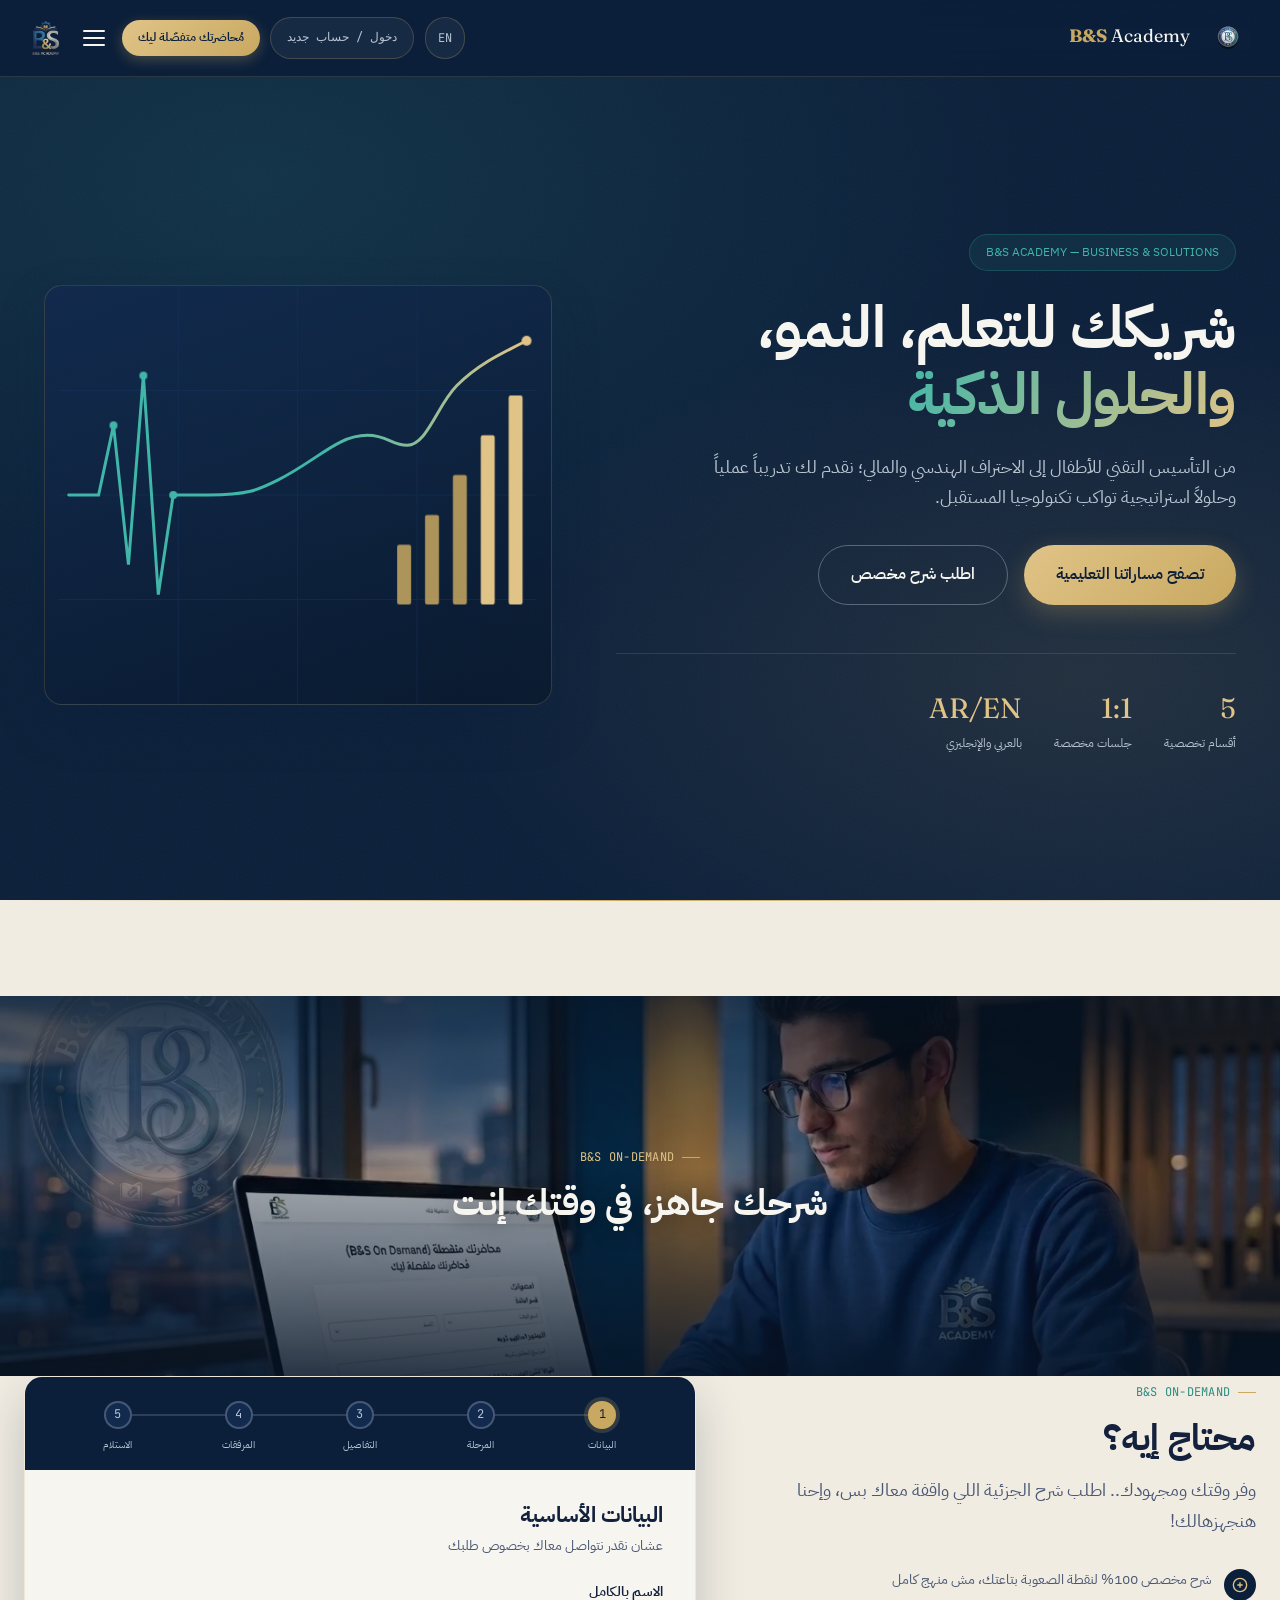
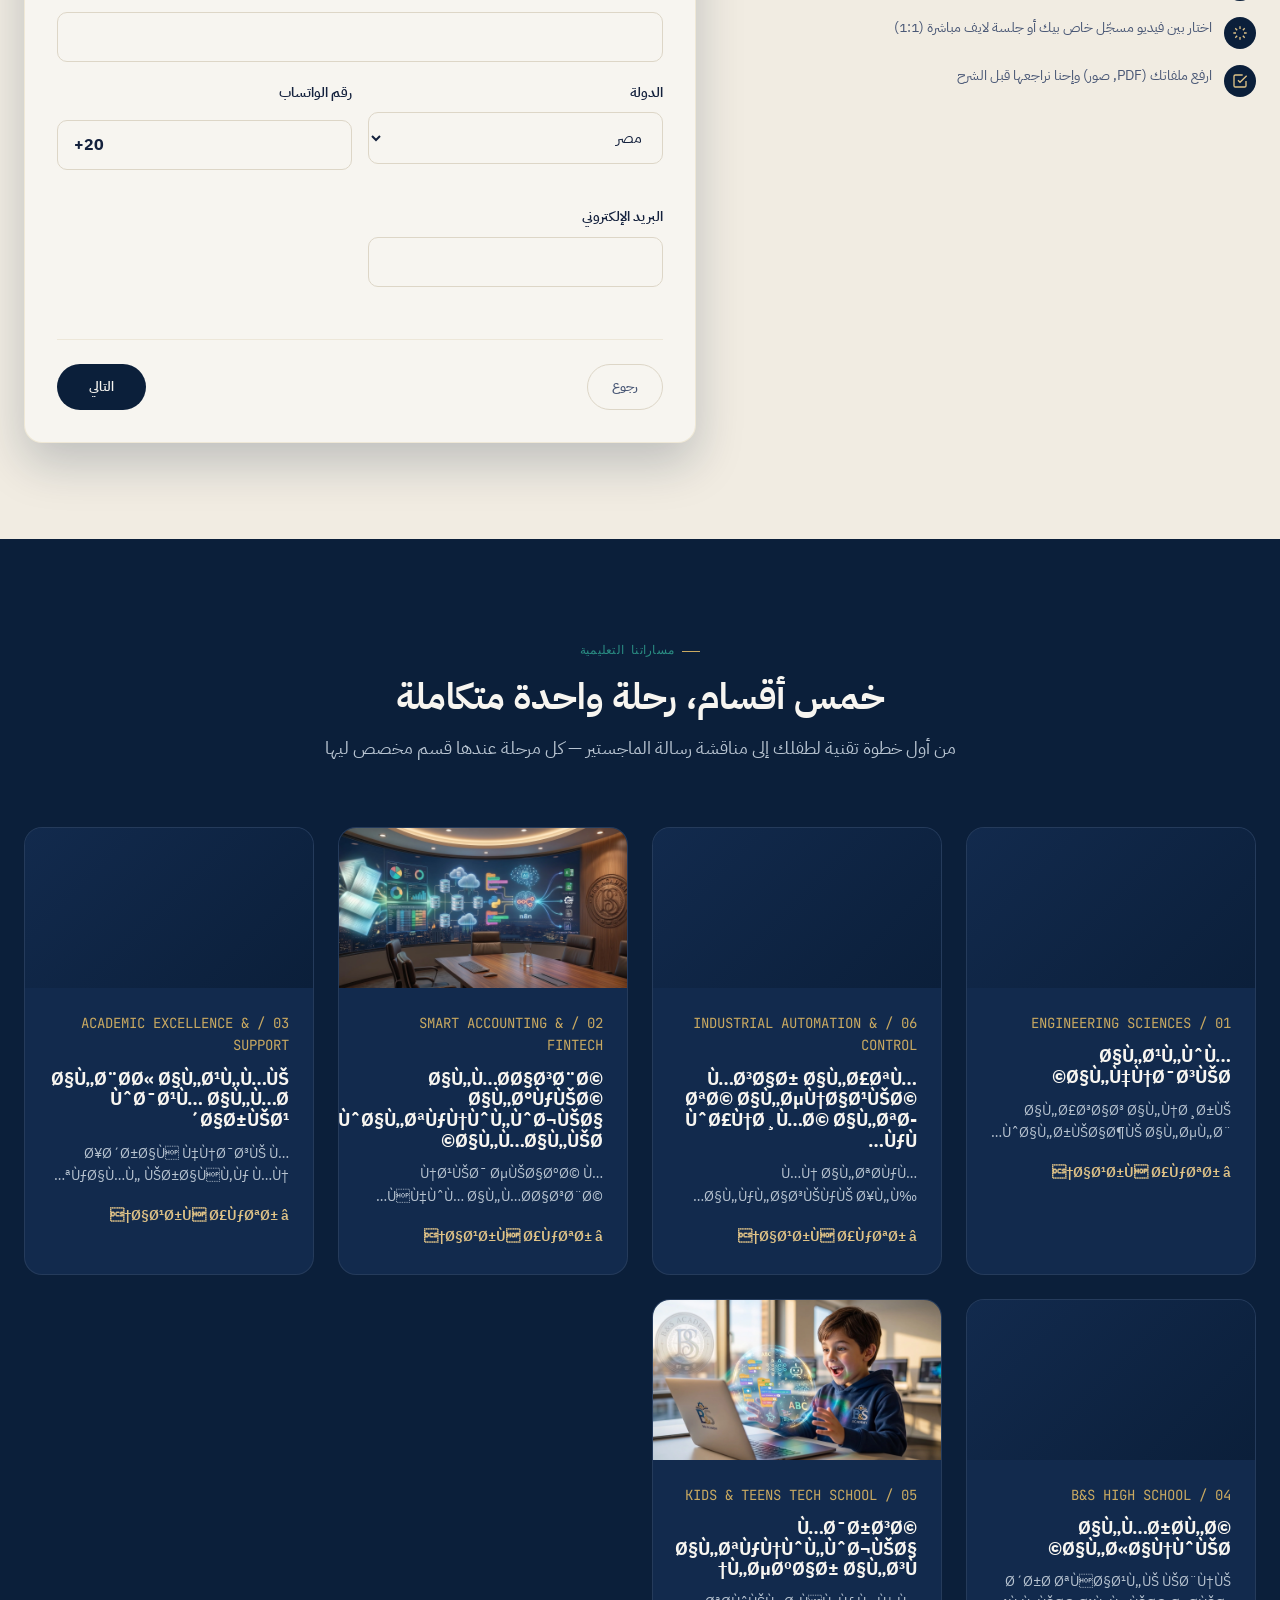
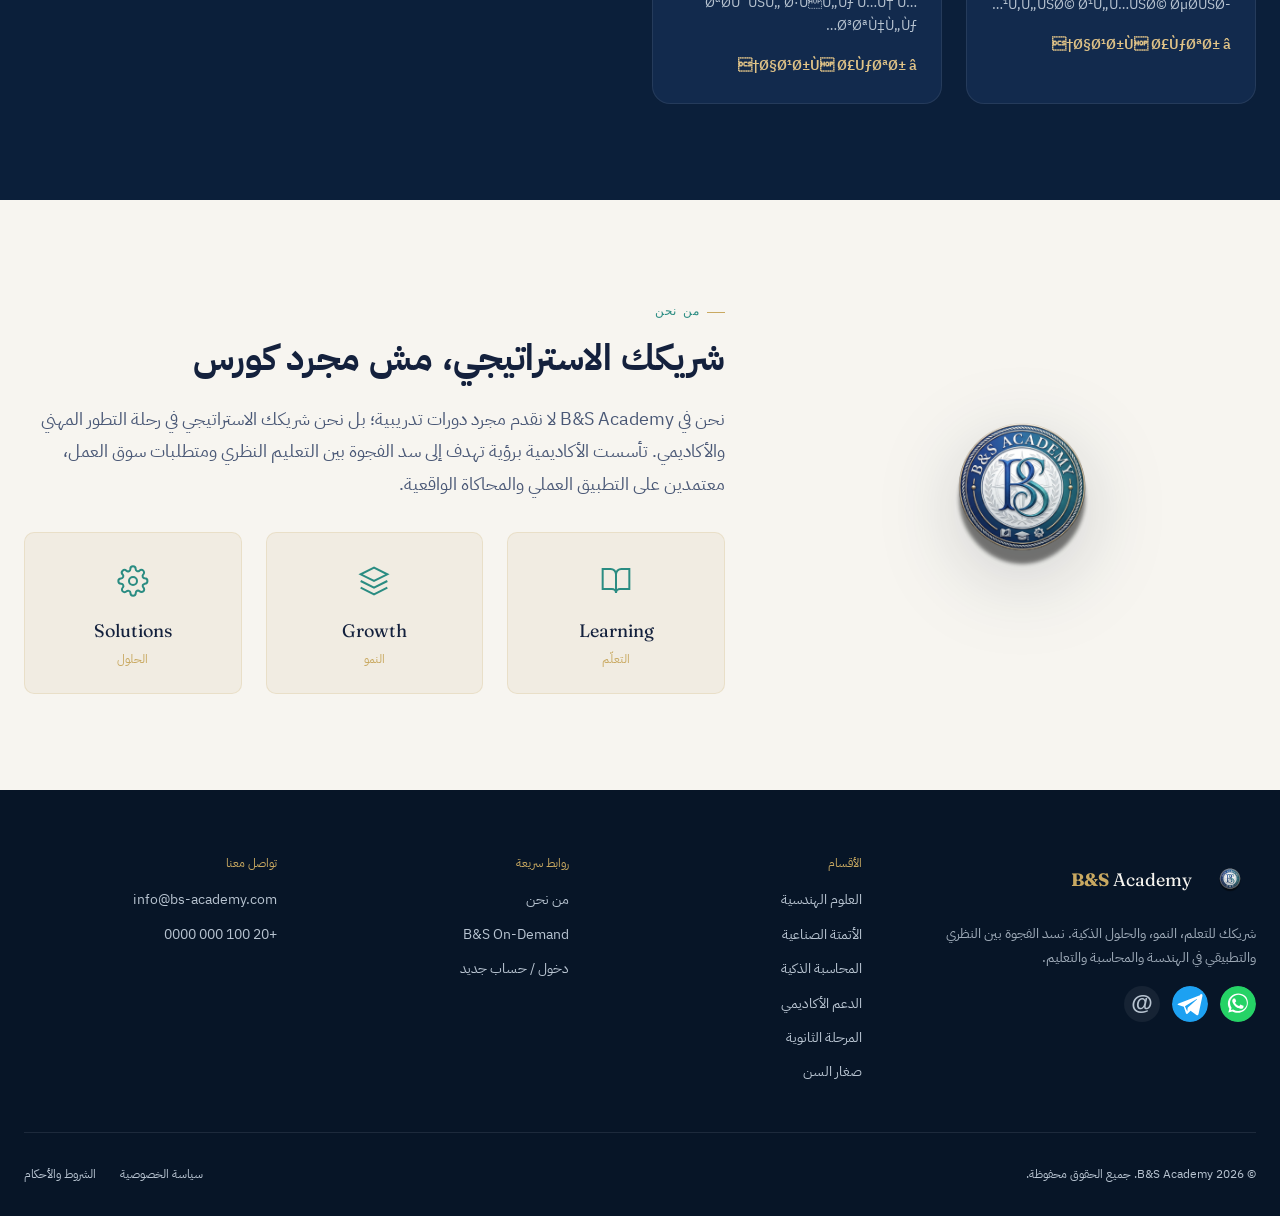
==== commit f271a736: "Bump cache for WebP assets" ====
--- a/index.html
+++ b/index.html
@@ -1076,7 +1076,7 @@
 
 <script src="js/i18n.js?v=20260710-responsive-i18n-v1"></script>
 <script src="js/intl-config.js?v=20260710-responsive-i18n-v1"></script>
-<script src="js/tracks-data.js"></script>
+<script src="js/tracks-data.js?v=20260714-webp-v1"></script>
 <script src="js/router.js"></script>
 <script src="https://cdn.jsdelivr.net/npm/@supabase/supabase-js@2/dist/umd/supabase.min.js"></script>
 <script src="js/supabase-config.js?v=20260710-contacts-v1"></script>
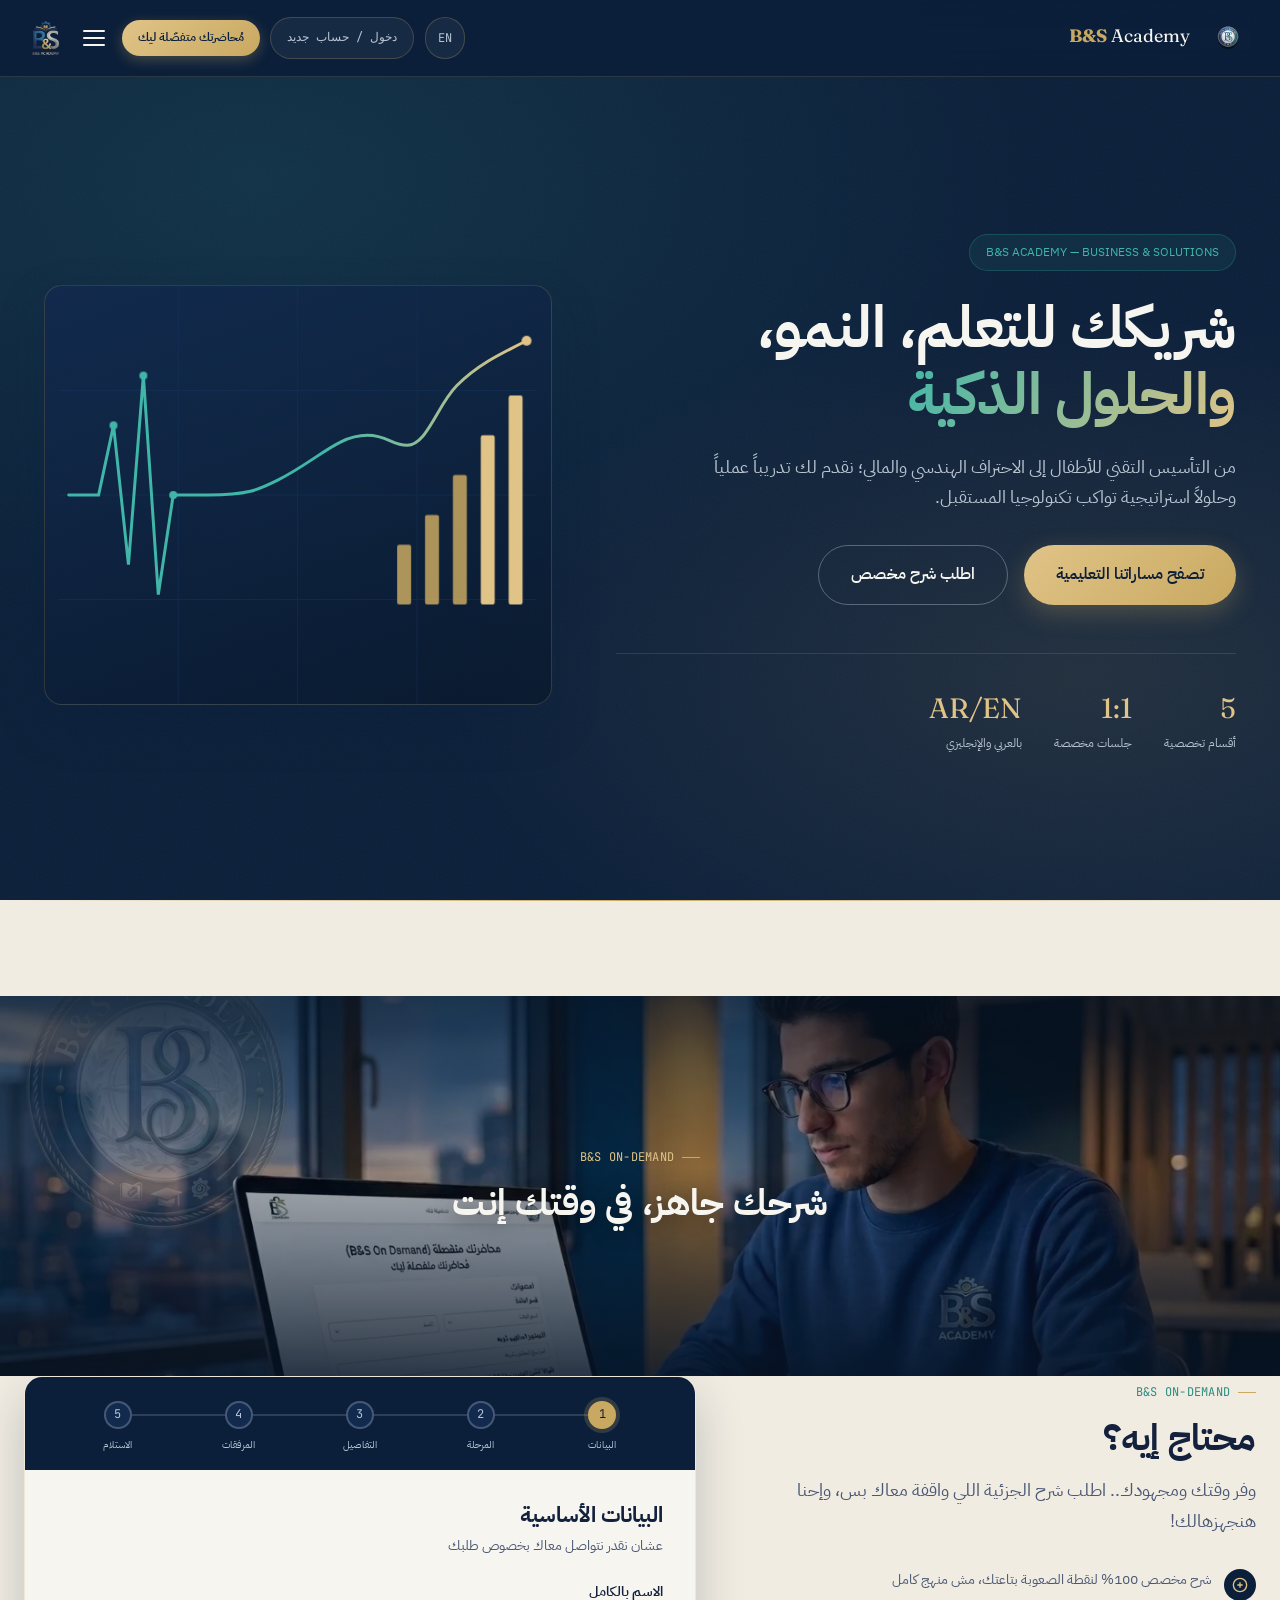
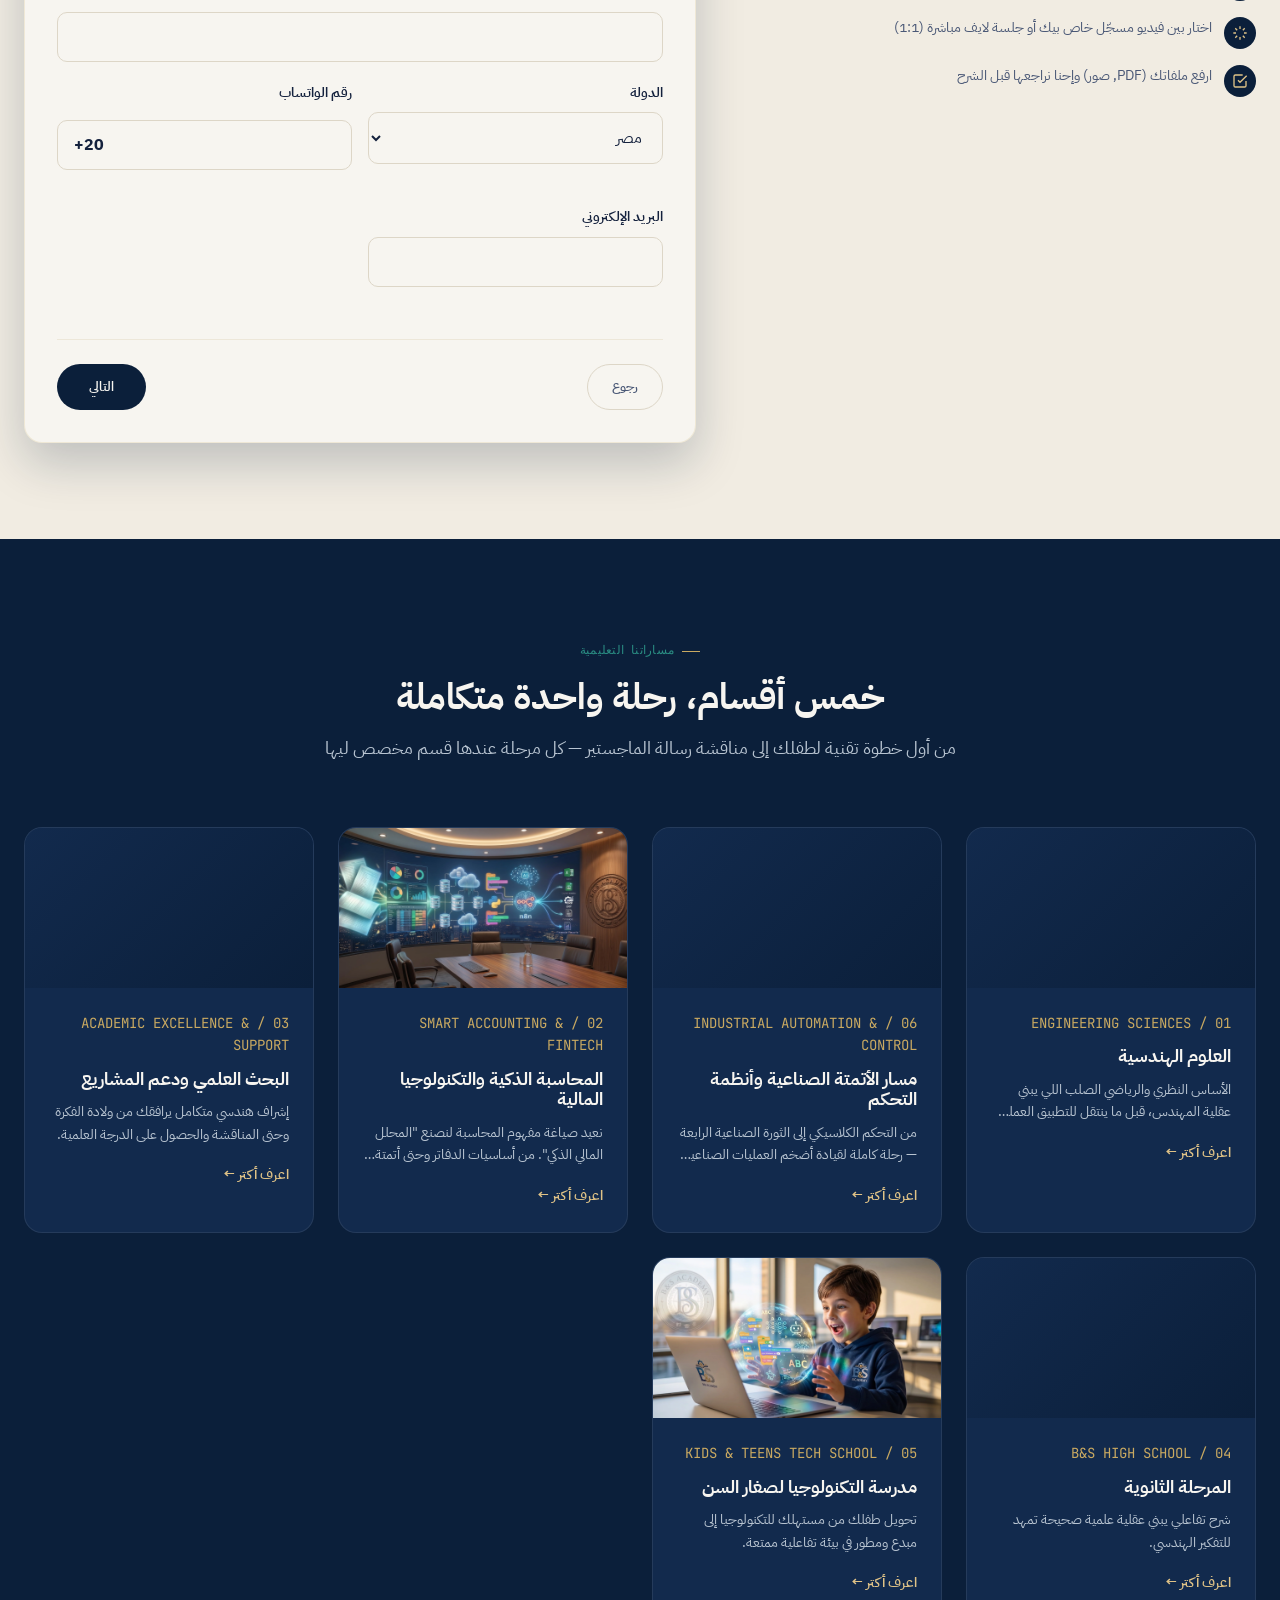
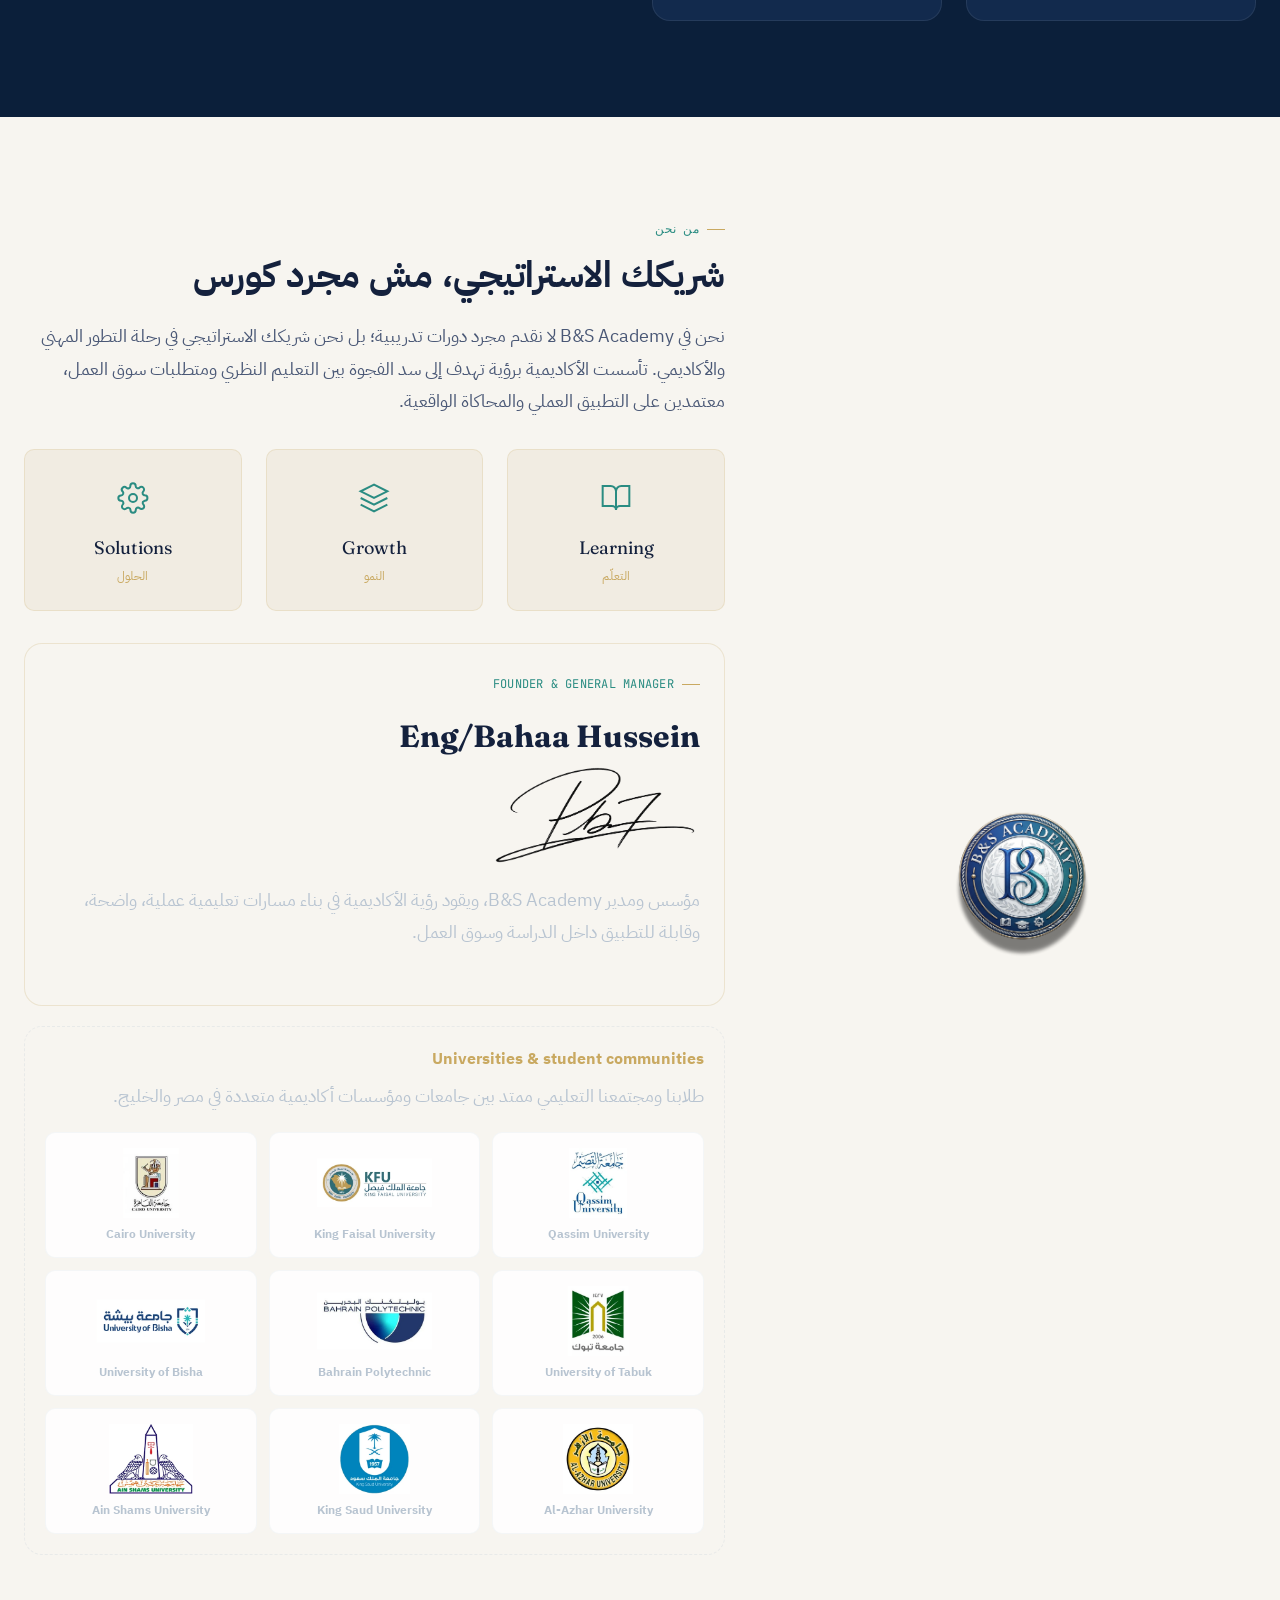
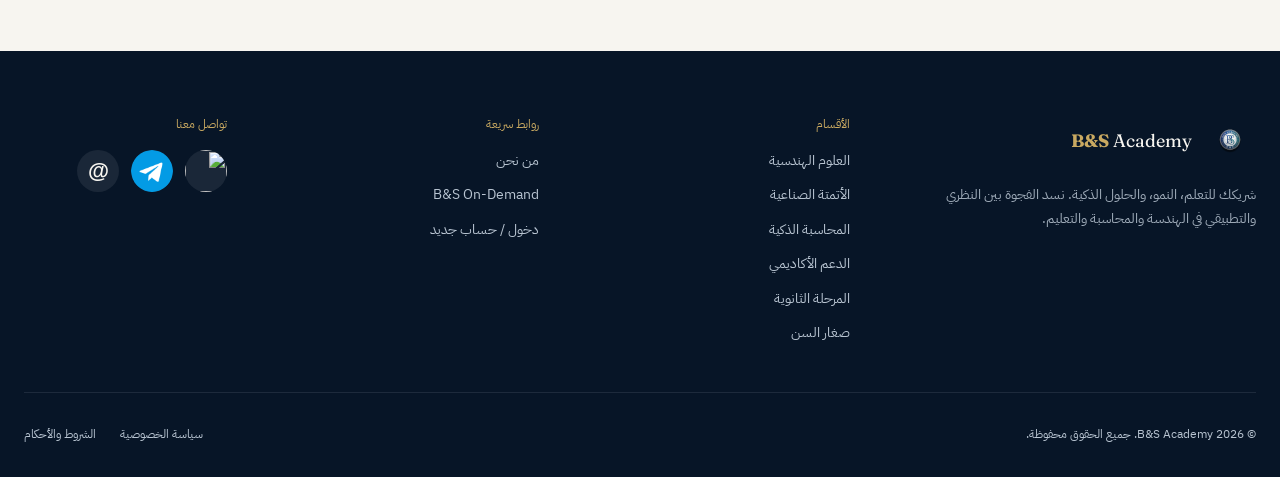
==== commit 351c19e2: "Update about founder and university logos" ====
--- a/index.html
+++ b/index.html
@@ -1,30 +1,30 @@
-﻿<!DOCTYPE html>
+<!DOCTYPE html>
 <html lang="ar" dir="rtl">
 <head>
 <meta charset="UTF-8">
 <meta name="viewport" content="width=device-width, initial-scale=1.0">
-<title>B&amp;S Academy | Ø´Ø±ÙŠÙƒÙƒ Ù„Ù„ØªØ¹Ù„Ù…ØŒ Ø§Ù„Ù†Ù…ÙˆØŒ ÙˆØ§Ù„Ø­Ù„ÙˆÙ„ Ø§Ù„Ø°ÙƒÙŠØ©</title>
-<meta name="description" content="B&amp;S Academy - Ø£ÙƒØ§Ø¯ÙŠÙ…ÙŠØ© Ù…ØªØ®ØµØµØ© ÙÙŠ Ø§Ù„Ù‡Ù†Ø¯Ø³Ø© ÙˆØ§Ù„Ø£ØªÙ…ØªØ© Ø§Ù„ØµÙ†Ø§Ø¹ÙŠØ©ØŒ Ø§Ù„Ù…Ø­Ø§Ø³Ø¨Ø© Ø§Ù„Ø°ÙƒÙŠØ©ØŒ Ø§Ù„Ø¯Ø¹Ù… Ø§Ù„Ø£ÙƒØ§Ø¯ÙŠÙ…ÙŠØŒ ÙˆØªØ¹Ù„ÙŠÙ… Ø§Ù„Ø£Ø·ÙØ§Ù„ ÙˆØ§Ù„Ù…Ø±Ø­Ù„Ø© Ø§Ù„Ø«Ø§Ù†ÙˆÙŠØ©.">
+<title>B&amp;S Academy | شريكك للتعلم، النمو، والحلول الذكية</title>
+<meta name="description" content="B&amp;S Academy - أكاديمية متخصصة في الهندسة والأتمتة الصناعية، المحاسبة الذكية، الدعم الأكاديمي، وتعليم الأطفال والمرحلة الثانوية.">
 
 <link rel="preconnect" href="https://fonts.googleapis.com">
 <link rel="preconnect" href="https://fonts.gstatic.com" crossorigin>
 <link href="https://fonts.googleapis.com/css2?family=Fraunces:opsz,wght@9..144,400;9..144,500;9..144,600;9..144,700&family=Inter:wght@400;500;600;700&family=IBM+Plex+Sans+Arabic:wght@400;500;600;700&family=JetBrains+Mono:wght@400;500&display=swap" rel="stylesheet">
 
 <link rel="stylesheet" href="css/tokens.css">
-<link rel="stylesheet" href="css/base.css?v=20260710-responsive-i18n-v1">
-<link rel="stylesheet" href="css/header.css?v=20260710-responsive-i18n-v1">
+<link rel="stylesheet" href="css/base.css?v=20260717-logo-clean-v1">
+<link rel="stylesheet" href="css/header.css?v=20260717-logo-clean-v1">
 <link rel="stylesheet" href="css/hero.css">
 <link rel="stylesheet" href="css/ondemand.css?v=20260710-email-at-v1">
 <link rel="stylesheet" href="css/sectors.css">
-<link rel="stylesheet" href="css/track-cards.css">
-<link rel="stylesheet" href="css/about-footer.css?v=20260710-email-at-v1">
+<link rel="stylesheet" href="css/track-cards.css?v=20260717-hide-lock-policy-v1">
+<link rel="stylesheet" href="css/about-footer.css?v=20260717-about-universities-v1">
 <link rel="stylesheet" href="css/auth-dashboard.css">
 <link rel="stylesheet" href="css/admin.css">
 <link rel="stylesheet" href="css/utilities.css">
 </head>
 <body dir="rtl">
 
-<a href="#main-content" class="skip-link" data-i18n="skip_link">ØªØ®Ø·Ù‘Ù‰ Ø¥Ù„Ù‰ Ø§Ù„Ù…Ø­ØªÙˆÙ‰</a>
+<a href="#main-content" class="skip-link" data-i18n="skip_link">تخطّى إلى المحتوى</a>
 
 <!-- ============================================
      MAIN MARKETING SITE PAGE
@@ -37,22 +37,22 @@
       <a href="#page-home" class="brand" data-nav="home">
         <img src="images/logo.webp" alt="B&amp;S Academy" class="brand-mark">
         <div>
-          <span class="brand-name"><strong>B&amp;S</strong> <span data-i18n="brand_academy">Ø£ÙƒØ§Ø¯ÙŠÙ…ÙŠ</span></span>
-          <span class="brand-tagline" data-i18n="brand_tagline">Learning Â· Growth Â· Solutions</span>
+          <span class="brand-name"><strong>B&amp;S</strong> <span data-i18n="brand_academy">أكاديمي</span></span>
+          <span class="brand-tagline" data-i18n="brand_tagline">Learning · Growth · Solutions</span>
         </div>
       </a>
 
       <nav class="main-nav" id="mainNav">
         <ul class="nav-links">
-          <li><a href="#hero" data-i18n="nav_home">Ø§Ù„Ø±Ø¦ÙŠØ³ÙŠØ©</a></li>
-          <li><a href="#about" data-i18n="nav_about">Ù…Ù† Ù†Ø­Ù†</a></li>
-          <li><a href="#sector-detail-engineering" data-nav="sector-detail" data-sector-key="engineering" data-i18n="nav_engineering">Ø§Ù„Ø¹Ù„ÙˆÙ… Ø§Ù„Ù‡Ù†Ø¯Ø³ÙŠØ©</a></li>
-          <li><a href="#sector-detail-automation" data-nav="sector-detail" data-sector-key="automation" data-i18n="nav_automation">Ø§Ù„Ø£ØªÙ…ØªØ© Ø§Ù„ØµÙ†Ø§Ø¹ÙŠØ©</a></li>
-          <li><a href="#sector-detail-accounting" data-nav="sector-detail" data-sector-key="accounting" data-i18n="nav_accounting">Ø§Ù„Ù…Ø­Ø§Ø³Ø¨Ø© Ø§Ù„Ø°ÙƒÙŠØ©</a></li>
-          <li><a href="#sector-detail-kids" data-nav="sector-detail" data-sector-key="kids" data-i18n="nav_kids">ØµØºØ§Ø± Ø§Ù„Ø³Ù†</a></li>
-          <li><a href="#sector-detail-highschool" data-nav="sector-detail" data-sector-key="highschool" data-i18n="nav_highschool">Ø§Ù„Ù…Ø±Ø­Ù„Ø© Ø§Ù„Ø«Ø§Ù†ÙˆÙŠØ©</a></li>
-          <li><a href="#sector-detail-academic" data-nav="sector-detail" data-sector-key="academic" data-i18n="nav_academic">Ø§Ù„Ø¯Ø¹Ù… Ø§Ù„Ø£ÙƒØ§Ø¯ÙŠÙ…ÙŠ</a></li>
-          <li class="mobile-login-link"><a href="auth.html" data-i18n="nav_login">Ø¯Ø®ÙˆÙ„ / Ø­Ø³Ø§Ø¨ Ø¬Ø¯ÙŠØ¯</a></li>
+          <li><a href="#hero" data-i18n="nav_home">الرئيسية</a></li>
+          <li><a href="#about" data-i18n="nav_about">من نحن</a></li>
+          <li><a href="#sector-detail-engineering" data-nav="sector-detail" data-sector-key="engineering" data-i18n="nav_engineering">العلوم الهندسية</a></li>
+          <li><a href="#sector-detail-automation" data-nav="sector-detail" data-sector-key="automation" data-i18n="nav_automation">الأتمتة الصناعية</a></li>
+          <li><a href="#sector-detail-accounting" data-nav="sector-detail" data-sector-key="accounting" data-i18n="nav_accounting">المحاسبة الذكية</a></li>
+          <li><a href="#sector-detail-kids" data-nav="sector-detail" data-sector-key="kids" data-i18n="nav_kids">صغار السن</a></li>
+          <li><a href="#sector-detail-highschool" data-nav="sector-detail" data-sector-key="highschool" data-i18n="nav_highschool">المرحلة الثانوية</a></li>
+          <li><a href="#sector-detail-academic" data-nav="sector-detail" data-sector-key="academic" data-i18n="nav_academic">الدعم الأكاديمي</a></li>
+          <li class="mobile-login-link"><a href="auth.html" data-i18n="nav_login">دخول / حساب جديد</a></li>
         </ul>
       </nav>
 
@@ -60,8 +60,8 @@
         <button class="lang-toggle" id="langToggle" aria-label="Toggle language">
           <span id="langToggleLabel">EN</span>
         </button>
-        <a href="auth.html" class="lang-toggle" data-i18n="nav_login" id="navLoginDesktop">Ø¯Ø®ÙˆÙ„ / Ø­Ø³Ø§Ø¨ Ø¬Ø¯ÙŠØ¯</a>
-        <a href="#ondemand" class="btn-cta" data-i18n="nav_cta">Ù…ÙØ­Ø§Ø¶Ø±ØªÙƒ Ù…ØªÙØµÙ‘Ù„Ø© Ù„ÙŠÙƒ</a>
+        <a href="auth.html" class="lang-toggle" data-i18n="nav_login" id="navLoginDesktop">دخول / حساب جديد</a>
+        <a href="#ondemand" class="btn-cta" data-i18n="nav_cta">مُحاضرتك متفصّلة ليك</a>
         <button class="nav-toggle" id="navToggle" aria-label="Open menu">
           <span></span><span></span><span></span>
         </button>
@@ -77,33 +77,33 @@
       <div class="hero-grain"></div>
       <div class="hero-inner">
         <div class="hero-content">
-          <span class="hero-eyebrow" data-i18n="hero_eyebrow">B&amp;S ACADEMY â€” Business &amp; Solutions</span>
+          <span class="hero-eyebrow" data-i18n="hero_eyebrow">B&amp;S ACADEMY — Business &amp; Solutions</span>
           <h1 class="hero-title" data-i18n="hero_title">
-            Ø´Ø±ÙŠÙƒÙƒ Ù„Ù„ØªØ¹Ù„Ù…ØŒ Ø§Ù„Ù†Ù…ÙˆØŒ <span class="accent">ÙˆØ§Ù„Ø­Ù„ÙˆÙ„ Ø§Ù„Ø°ÙƒÙŠØ©</span>
+            شريكك للتعلم، النمو، <span class="accent">والحلول الذكية</span>
           </h1>
           <p class="hero-sub" data-i18n="hero_sub">
-            Ù…Ù† Ø§Ù„ØªØ£Ø³ÙŠØ³ Ø§Ù„ØªÙ‚Ù†ÙŠ Ù„Ù„Ø£Ø·ÙØ§Ù„ Ø¥Ù„Ù‰ Ø§Ù„Ø§Ø­ØªØ±Ø§Ù Ø§Ù„Ù‡Ù†Ø¯Ø³ÙŠ ÙˆØ§Ù„Ù…Ø§Ù„ÙŠØ› Ù†Ù‚Ø¯Ù… Ù„Ùƒ ØªØ¯Ø±ÙŠØ¨Ø§Ù‹ Ø¹Ù…Ù„ÙŠØ§Ù‹ ÙˆØ­Ù„ÙˆÙ„Ø§Ù‹ Ø§Ø³ØªØ±Ø§ØªÙŠØ¬ÙŠØ© ØªÙˆØ§ÙƒØ¨ ØªÙƒÙ†ÙˆÙ„ÙˆØ¬ÙŠØ§ Ø§Ù„Ù…Ø³ØªÙ‚Ø¨Ù„.
+            من التأسيس التقني للأطفال إلى الاحتراف الهندسي والمالي؛ نقدم لك تدريباً عملياً وحلولاً استراتيجية تواكب تكنولوجيا المستقبل.
           </p>
           <div class="hero-actions">
             <a href="#sectors-overview" class="btn-primary" data-i18n="hero_cta_primary">
-              ØªØµÙØ­ Ù…Ø³Ø§Ø±Ø§ØªÙ†Ø§ Ø§Ù„ØªØ¹Ù„ÙŠÙ…ÙŠØ©
+              تصفح مساراتنا التعليمية
             </a>
             <a href="#ondemand" class="btn-secondary" data-i18n="hero_cta_secondary">
-              Ø§Ø·Ù„Ø¨ Ø´Ø±Ø­ Ù…Ø®ØµØµ
+              اطلب شرح مخصص
             </a>
           </div>
           <div class="hero-stats">
             <div>
               <span class="hero-stat-value">5</span>
-              <span class="hero-stat-label" data-i18n="hero_stat_1">Ø£Ù‚Ø³Ø§Ù… ØªØ®ØµØµÙŠØ©</span>
+              <span class="hero-stat-label" data-i18n="hero_stat_1">أقسام تخصصية</span>
             </div>
             <div>
               <span class="hero-stat-value">1:1</span>
-              <span class="hero-stat-label" data-i18n="hero_stat_2">Ø¬Ù„Ø³Ø§Øª Ù…Ø®ØµØµØ©</span>
+              <span class="hero-stat-label" data-i18n="hero_stat_2">جلسات مخصصة</span>
             </div>
             <div>
               <span class="hero-stat-value">AR/EN</span>
-              <span class="hero-stat-label" data-i18n="hero_stat_3">Ø¨Ø§Ù„Ø¹Ø±Ø¨ÙŠ ÙˆØ§Ù„Ø¥Ù†Ø¬Ù„ÙŠØ²ÙŠ</span>
+              <span class="hero-stat-label" data-i18n="hero_stat_3">بالعربي والإنجليزي</span>
             </div>
           </div>
         </div>
@@ -154,34 +154,34 @@
         <div class="ondemand-banner-overlay"></div>
         <div class="ondemand-banner-text">
           <span class="eyebrow" data-i18n="ondemand_eyebrow">B&amp;S ON-DEMAND</span>
-          <h2 data-i18n="ondemand_banner_title">Ø´Ø±Ø­Ùƒ Ø¬Ø§Ù‡Ø²ØŒ ÙÙŠ ÙˆÙ‚ØªÙƒ Ø¥Ù†Øª</h2>
+          <h2 data-i18n="ondemand_banner_title">شرحك جاهز، في وقتك إنت</h2>
         </div>
       </div>
       <div class="container">
         <div class="ondemand-grid">
           <div class="ondemand-intro reveal">
             <span class="eyebrow" data-i18n="ondemand_eyebrow">B&amp;S ON-DEMAND</span>
-            <h2 data-i18n="ondemand_title">Ù…Ø­ØªØ§Ø¬ Ø¥ÙŠÙ‡ØŸ</h2>
-            <p data-i18n="ondemand_desc">ÙˆÙØ± ÙˆÙ‚ØªÙƒ ÙˆÙ…Ø¬Ù‡ÙˆØ¯Ùƒ.. Ø§Ø·Ù„Ø¨ Ø´Ø±Ø­ Ø§Ù„Ø¬Ø²Ø¦ÙŠØ© Ø§Ù„Ù„ÙŠ ÙˆØ§Ù‚ÙØ© Ù…Ø¹Ø§Ùƒ Ø¨Ø³ØŒ ÙˆØ¥Ø­Ù†Ø§ Ù‡Ù†Ø¬Ù‡Ø²Ù‡Ø§Ù„Ùƒ!</p>
+            <h2 data-i18n="ondemand_title">محتاج إيه؟</h2>
+            <p data-i18n="ondemand_desc">وفر وقتك ومجهودك.. اطلب شرح الجزئية اللي واقفة معاك بس، وإحنا هنجهزهالك!</p>
 
             <div class="ondemand-features">
               <div class="ondemand-feature">
                 <span class="icon-badge">
                   <svg width="16" height="16" viewBox="0 0 24 24" fill="none" stroke="currentColor" stroke-width="2"><path d="M12 8v8M8 12h8"/><circle cx="12" cy="12" r="10"/></svg>
                 </span>
-                <span data-i18n="ondemand_feat_1">Ø´Ø±Ø­ Ù…Ø®ØµØµ 100% Ù„Ù†Ù‚Ø·Ø© Ø§Ù„ØµØ¹ÙˆØ¨Ø© Ø¨ØªØ§Ø¹ØªÙƒØŒ Ù…Ø´ Ù…Ù†Ù‡Ø¬ ÙƒØ§Ù…Ù„</span>
+                <span data-i18n="ondemand_feat_1">شرح مخصص 100% لنقطة الصعوبة بتاعتك، مش منهج كامل</span>
               </div>
               <div class="ondemand-feature">
                 <span class="icon-badge">
                   <svg width="16" height="16" viewBox="0 0 24 24" fill="none" stroke="currentColor" stroke-width="2"><path d="M12 2v4M12 18v4M4.93 4.93l2.83 2.83M16.24 16.24l2.83 2.83M2 12h4M18 12h4M4.93 19.07l2.83-2.83M16.24 7.76l2.83-2.83"/></svg>
                 </span>
-                <span data-i18n="ondemand_feat_2">Ø§Ø®ØªØ§Ø± Ø¨ÙŠÙ† ÙÙŠØ¯ÙŠÙˆ Ù…Ø³Ø¬Ù‘Ù„ Ø®Ø§Øµ Ø¨ÙŠÙƒ Ø£Ùˆ Ø¬Ù„Ø³Ø© Ù„Ø§ÙŠÙ Ù…Ø¨Ø§Ø´Ø±Ø© (1:1)</span>
+                <span data-i18n="ondemand_feat_2">اختار بين فيديو مسجّل خاص بيك أو جلسة لايف مباشرة (1:1)</span>
               </div>
               <div class="ondemand-feature">
                 <span class="icon-badge">
                   <svg width="16" height="16" viewBox="0 0 24 24" fill="none" stroke="currentColor" stroke-width="2"><path d="M9 11l3 3L22 4"/><path d="M21 12v7a2 2 0 0 1-2 2H5a2 2 0 0 1-2-2V5a2 2 0 0 1 2-2h11"/></svg>
                 </span>
-                <span data-i18n="ondemand_feat_3">Ø§Ø±ÙØ¹ Ù…Ù„ÙØ§ØªÙƒ (PDF, ØµÙˆØ±) ÙˆØ¥Ø­Ù†Ø§ Ù†Ø±Ø§Ø¬Ø¹Ù‡Ø§ Ù‚Ø¨Ù„ Ø§Ù„Ø´Ø±Ø­</span>
+                <span data-i18n="ondemand_feat_3">ارفع ملفاتك (PDF, صور) وإحنا نراجعها قبل الشرح</span>
               </div>
             </div>
           </div>
@@ -196,87 +196,87 @@
 
                 <!-- STEP 1: Basic Info -->
                 <div class="form-step active" data-step="1">
-                  <h3 data-i18n="step1_title">Ø§Ù„Ø¨ÙŠØ§Ù†Ø§Øª Ø§Ù„Ø£Ø³Ø§Ø³ÙŠØ©</h3>
-                  <p class="form-step-desc" data-i18n="step1_desc">Ø¹Ø´Ø§Ù† Ù†Ù‚Ø¯Ø± Ù†ØªÙˆØ§ØµÙ„ Ù…Ø¹Ø§Ùƒ Ø¨Ø®ØµÙˆØµ Ø·Ù„Ø¨Ùƒ</p>
+                  <h3 data-i18n="step1_title">البيانات الأساسية</h3>
+                  <p class="form-step-desc" data-i18n="step1_desc">عشان نقدر نتواصل معاك بخصوص طلبك</p>
 
                   <div class="form-group">
-                    <label class="form-label" data-i18n="field_fullname">Ø§Ù„Ø§Ø³Ù… Ø¨Ø§Ù„ÙƒØ§Ù…Ù„<span class="required">*</span></label>
+                    <label class="form-label" data-i18n="field_fullname">الاسم بالكامل<span class="required">*</span></label>
                     <input type="text" class="form-input" name="full_name" required>
-                    <span class="form-error" data-i18n="error_required">Ù‡Ø°Ø§ Ø§Ù„Ø­Ù‚Ù„ Ù…Ø·Ù„ÙˆØ¨</span>
+                    <span class="form-error" data-i18n="error_required">هذا الحقل مطلوب</span>
                   </div>
                   <div class="form-row">
                     <div class="form-group">
-                      <label class="form-label" data-i18n="field_country">Ø§Ù„Ø¯ÙˆÙ„Ø©<span class="required">*</span></label>
+                      <label class="form-label" data-i18n="field_country">الدولة<span class="required">*</span></label>
                       <select class="form-select" name="country_code" data-country-select data-selected="EG" required></select>
-                      <span class="form-error" data-i18n="error_required">Ù‡Ø°Ø§ Ø§Ù„Ø­Ù‚Ù„ Ù…Ø·Ù„ÙˆØ¨</span>
+                      <span class="form-error" data-i18n="error_required">هذا الحقل مطلوب</span>
                     </div>
                     <div class="form-group phone-combo phone-combo--locked" data-country-phone-group>
-                      <label class="form-label" data-i18n="field_whatsapp">Ø±Ù‚Ù… Ø§Ù„ÙˆØ§ØªØ³Ø§Ø¨<span class="required">*</span></label>
+                      <label class="form-label" data-i18n="field_whatsapp">رقم الواتساب<span class="required">*</span></label>
                       <select class="form-select" name="phone_country_code" data-country-select data-selected="EG"></select>
                       <span class="dial-code" data-dial-label>+20</span>
                       <input type="tel" class="form-input" name="phone_local" data-local-phone required placeholder="1xx xxx xxxx">
                       <input type="hidden" name="whatsapp" data-full-phone>
                       <input type="hidden" name="preferred_currency" data-country-currency value="EGP">
-                      <span class="form-error" data-i18n="error_required">Ù‡Ø°Ø§ Ø§Ù„Ø­Ù‚Ù„ Ù…Ø·Ù„ÙˆØ¨</span>
+                      <span class="form-error" data-i18n="error_required">هذا الحقل مطلوب</span>
                     </div>
                     <div class="form-group">
-                      <label class="form-label" data-i18n="field_email">Ø§Ù„Ø¨Ø±ÙŠØ¯ Ø§Ù„Ø¥Ù„ÙƒØªØ±ÙˆÙ†ÙŠ<span class="required">*</span></label>
+                      <label class="form-label" data-i18n="field_email">البريد الإلكتروني<span class="required">*</span></label>
                       <input type="email" class="form-input" name="email" required>
-                      <span class="form-error" data-i18n="error_email">Ø¨Ø±Ø¬Ø§Ø¡ Ø¥Ø¯Ø®Ø§Ù„ Ø¨Ø±ÙŠØ¯ Ø¥Ù„ÙƒØªØ±ÙˆÙ†ÙŠ ØµØ­ÙŠØ­</span>
+                      <span class="form-error" data-i18n="error_email">برجاء إدخال بريد إلكتروني صحيح</span>
                     </div>
                   </div>
                 </div>
 
                 <!-- STEP 2: Academic Level -->
                 <div class="form-step" data-step="2">
-                  <h3 data-i18n="step2_title">Ø§Ù„Ù…Ø±Ø­Ù„Ø© Ø§Ù„Ø¯Ø±Ø§Ø³ÙŠØ©</h3>
-                  <p class="form-step-desc" data-i18n="step2_desc">Ø¹Ø´Ø§Ù† Ù†Ø­Ø¯Ø¯ Ù…Ø³ØªÙˆÙ‰ Ø§Ù„Ø´Ø±Ø­ Ø§Ù„Ù…Ù†Ø§Ø³Ø¨ Ù„ÙŠÙƒ</p>
+                  <h3 data-i18n="step2_title">المرحلة الدراسية</h3>
+                  <p class="form-step-desc" data-i18n="step2_desc">عشان نحدد مستوى الشرح المناسب ليك</p>
 
                   <div class="form-group">
-                    <label class="form-label" data-i18n="field_level">Ø§Ù„Ù…Ø±Ø­Ù„Ø© Ø§Ù„Ø¯Ø±Ø§Ø³ÙŠØ©<span class="required">*</span></label>
+                    <label class="form-label" data-i18n="field_level">المرحلة الدراسية<span class="required">*</span></label>
                     <select class="form-select" name="academic_level" id="academicLevelSelect" required>
-                      <option value="" data-i18n="level_placeholder">Ø§Ø®ØªØ± Ø§Ù„Ù…Ø±Ø­Ù„Ø©</option>
-                      <option value="high_school" data-i18n="level_highschool">Ø§Ù„Ù…Ø±Ø­Ù„Ø© Ø§Ù„Ø«Ø§Ù†ÙˆÙŠØ©</option>
-                      <option value="university" data-i18n="level_university">Ø·Ø§Ù„Ø¨ Ø¬Ø§Ù…Ø¹ÙŠ</option>
-                      <option value="masters" data-i18n="level_masters">Ø¨Ø§Ø­Ø« Ù…Ø§Ø¬Ø³ØªÙŠØ±</option>
-                      <option value="graduate" data-i18n="level_graduate">Ù…Ù‡Ù†Ø¯Ø³ / Ù…ØªØ®Ø±Ø¬</option>
+                      <option value="" data-i18n="level_placeholder">اختر المرحلة</option>
+                      <option value="high_school" data-i18n="level_highschool">المرحلة الثانوية</option>
+                      <option value="university" data-i18n="level_university">طالب جامعي</option>
+                      <option value="masters" data-i18n="level_masters">باحث ماجستير</option>
+                      <option value="graduate" data-i18n="level_graduate">مهندس / متخرج</option>
                     </select>
                   </div>
 
                   <div class="form-group conditional-field" id="facultyField">
-                    <label class="form-label" data-i18n="field_faculty">Ø§Ù„ÙƒÙ„ÙŠØ© / Ø§Ù„ØªØ®ØµØµ</label>
-                    <input type="text" class="form-input" name="faculty_major" placeholder="Ù…Ø«Ø§Ù„: Ù‡Ù†Ø¯Ø³Ø© Ø§Ù„Ù‚ÙˆÙ‰ Ø§Ù„ÙƒÙ‡Ø±Ø¨ÙŠØ©" data-i18n-placeholder="placeholder_faculty">
+                    <label class="form-label" data-i18n="field_faculty">الكلية / التخصص</label>
+                    <input type="text" class="form-input" name="faculty_major" placeholder="مثال: هندسة القوى الكهربية" data-i18n-placeholder="placeholder_faculty">
                   </div>
                 </div>
 
                 <!-- STEP 3: Topic Details -->
                 <div class="form-step" data-step="3">
-                  <h3 data-i18n="step3_title">ØªÙØ§ØµÙŠÙ„ Ø§Ù„Ø´Ø±Ø­</h3>
-                  <p class="form-step-desc" data-i18n="step3_desc">ÙˆØ¶Ù‘Ø­ Ù„Ù†Ø§ Ø§Ù„Ø¬Ø²Ø¦ÙŠØ© Ø§Ù„Ù„ÙŠ Ù…Ø­ØªØ§Ø¬ ÙÙŠÙ‡Ø§ Ù…Ø³Ø§Ø¹Ø¯Ø©</p>
+                  <h3 data-i18n="step3_title">تفاصيل الشرح</h3>
+                  <p class="form-step-desc" data-i18n="step3_desc">وضّح لنا الجزئية اللي محتاج فيها مساعدة</p>
 
                   <div class="form-row">
                     <div class="form-group">
-                      <label class="form-label" data-i18n="field_subject">Ø§Ø³Ù… Ø§Ù„Ù…Ø§Ø¯Ø©<span class="required">*</span></label>
+                      <label class="form-label" data-i18n="field_subject">اسم المادة<span class="required">*</span></label>
                       <input type="text" class="form-input" name="subject_name" required>
-                      <span class="form-error" data-i18n="error_required">Ù‡Ø°Ø§ Ø§Ù„Ø­Ù‚Ù„ Ù…Ø·Ù„ÙˆØ¨</span>
+                      <span class="form-error" data-i18n="error_required">هذا الحقل مطلوب</span>
                     </div>
                     <div class="form-group">
-                      <label class="form-label" data-i18n="field_topic">Ø¹Ù†ÙˆØ§Ù† Ø§Ù„Ù…ÙˆØ¶ÙˆØ¹<span class="required">*</span></label>
+                      <label class="form-label" data-i18n="field_topic">عنوان الموضوع<span class="required">*</span></label>
                       <input type="text" class="form-input" name="topic_title" required>
-                      <span class="form-error" data-i18n="error_required">Ù‡Ø°Ø§ Ø§Ù„Ø­Ù‚Ù„ Ù…Ø·Ù„ÙˆØ¨</span>
+                      <span class="form-error" data-i18n="error_required">هذا الحقل مطلوب</span>
                     </div>
                   </div>
                   <div class="form-group">
-                    <label class="form-label" data-i18n="field_description">ØªÙØ§ØµÙŠÙ„ Ø£ÙƒØªØ± â€” Ø¥ÙŠÙ‡ Ø¨Ø§Ù„Ø¸Ø¨Ø· Ø§Ù„Ù„ÙŠ Ù…Ø­ØªØ§Ø¬ Ø´Ø±Ø­Ù‡ØŸ<span class="required">*</span></label>
+                    <label class="form-label" data-i18n="field_description">تفاصيل أكتر — إيه بالظبط اللي محتاج شرحه؟<span class="required">*</span></label>
                     <textarea class="form-textarea" name="description" required></textarea>
-                    <span class="form-error" data-i18n="error_required">Ù‡Ø°Ø§ Ø§Ù„Ø­Ù‚Ù„ Ù…Ø·Ù„ÙˆØ¨</span>
+                    <span class="form-error" data-i18n="error_required">هذا الحقل مطلوب</span>
                   </div>
                 </div>
 
                 <!-- STEP 4: Attachments -->
                 <div class="form-step" data-step="4">
-                  <h3 data-i18n="step4_title">Ø§Ù„Ù…Ø±ÙÙ‚Ø§Øª</h3>
-                  <p class="form-step-desc" data-i18n="step4_desc">Ø§Ø±ÙØ¹ Ø£ÙŠ Ù…Ù„ÙØ§Øª ØªØ³Ø§Ø¹Ø¯Ù†Ø§ Ù†ÙÙ‡Ù… Ø·Ù„Ø¨Ùƒ (Ø§Ø®ØªÙŠØ§Ø±ÙŠ)</p>
+                  <h3 data-i18n="step4_title">المرفقات</h3>
+                  <p class="form-step-desc" data-i18n="step4_desc">ارفع أي ملفات تساعدنا نفهم طلبك (اختياري)</p>
 
                   <div class="form-group">
                     <label class="file-drop" id="fileDropZone">
@@ -285,8 +285,8 @@
                         <svg width="36" height="36" viewBox="0 0 24 24" fill="none" stroke="currentColor" stroke-width="1.5" style="margin:0 auto;"><path d="M21 15v4a2 2 0 0 1-2 2H5a2 2 0 0 1-2-2v-4"/><polyline points="17 8 12 3 7 8"/><line x1="12" y1="3" x2="12" y2="15"/></svg>
                       </div>
                       <div class="file-drop-text">
-                        <strong data-i18n="file_drop_strong">Ø§Ø¶ØºØ· Ù„Ù„Ø±ÙØ¹</strong> <span data-i18n="file_drop_rest">Ø£Ùˆ Ø§Ø³Ø­Ø¨ Ø§Ù„Ù…Ù„ÙØ§Øª Ù‡Ù†Ø§</span><br>
-                        <span data-i18n="file_drop_hint">JPG, PNG, PDF â€” Ø¨Ø­Ø¯ Ø£Ù‚ØµÙ‰ 10MB Ù„Ù„Ù…Ù„Ù</span>
+                        <strong data-i18n="file_drop_strong">اضغط للرفع</strong> <span data-i18n="file_drop_rest">أو اسحب الملفات هنا</span><br>
+                        <span data-i18n="file_drop_hint">JPG, PNG, PDF — بحد أقصى 10MB للملف</span>
                       </div>
                     </label>
                     <div class="file-list" id="fileList"></div>
@@ -295,33 +295,33 @@
 
                 <!-- STEP 5: Delivery Preferences -->
                 <div class="form-step" data-step="5">
-                  <h3 data-i18n="step5_title">ØªÙØ¶ÙŠÙ„Ø§Øª Ø§Ù„Ø§Ø³ØªÙ„Ø§Ù…</h3>
-                  <p class="form-step-desc" data-i18n="step5_desc">Ø¥Ø²Ø§ÙŠ Ø­Ø§Ø¨Ø¨ ØªØ³ØªÙ„Ù… Ø§Ù„Ø´Ø±Ø­ØŸ</p>
+                  <h3 data-i18n="step5_title">تفضيلات الاستلام</h3>
+                  <p class="form-step-desc" data-i18n="step5_desc">إزاي حابب تستلم الشرح؟</p>
 
                   <div class="form-group">
-                    <label class="form-label" data-i18n="field_delivery">Ø·Ø±ÙŠÙ‚Ø© Ø§Ù„Ø§Ø³ØªÙ„Ø§Ù…<span class="required">*</span></label>
+                    <label class="form-label" data-i18n="field_delivery">طريقة الاستلام<span class="required">*</span></label>
                     <div class="choice-grid">
                       <label class="choice-card">
                         <input type="radio" name="delivery_pref" value="recorded" required>
-                        <span class="choice-card-label" data-i18n="delivery_recorded">ÙÙŠØ¯ÙŠÙˆ Ù…Ø³Ø¬Ù‘Ù„ Ù…Ø®ØµØµ</span>
+                        <span class="choice-card-label" data-i18n="delivery_recorded">فيديو مسجّل مخصص</span>
                       </label>
                       <label class="choice-card">
                         <input type="radio" name="delivery_pref" value="live" required>
-                        <span class="choice-card-label" data-i18n="delivery_live">Ø¬Ù„Ø³Ø© Ù„Ø§ÙŠÙ 1:1</span>
+                        <span class="choice-card-label" data-i18n="delivery_live">جلسة لايف 1:1</span>
                       </label>
                     </div>
                   </div>
 
                   <div class="form-group">
-                    <label class="form-label" data-i18n="field_deadline">ØªØ§Ø±ÙŠØ® Ø§Ù„Ø§Ù…ØªØ­Ø§Ù† / Ø§Ù„Ø¯ÙŠØ¯Ù„Ø§ÙŠÙ† (Ù„Ùˆ Ù…ÙˆØ¬ÙˆØ¯)</label>
+                    <label class="form-label" data-i18n="field_deadline">تاريخ الامتحان / الديدلاين (لو موجود)</label>
                     <input type="date" class="form-input" name="deadline_date">
                   </div>
                 </div>
 
                 <div class="form-nav">
-                  <button type="button" class="btn-form-back" id="formBackBtn" data-i18n="btn_back">Ø±Ø¬ÙˆØ¹</button>
-                  <button type="button" class="btn-form-next" id="formNextBtn" data-i18n="btn_next">Ø§Ù„ØªØ§Ù„ÙŠ</button>
-                  <button type="submit" class="btn-form-submit" id="formSubmitBtn" style="display:none" data-i18n="btn_submit">Ø¥Ø±Ø³Ø§Ù„ Ø§Ù„Ø·Ù„Ø¨</button>
+                  <button type="button" class="btn-form-back" id="formBackBtn" data-i18n="btn_back">رجوع</button>
+                  <button type="button" class="btn-form-next" id="formNextBtn" data-i18n="btn_next">التالي</button>
+                  <button type="submit" class="btn-form-submit" id="formSubmitBtn" style="display:none" data-i18n="btn_submit">إرسال الطلب</button>
                 </div>
               </form>
 
@@ -329,9 +329,9 @@
                 <div class="form-success-icon">
                   <svg width="32" height="32" viewBox="0 0 24 24" fill="none" stroke="currentColor" stroke-width="2"><polyline points="20 6 9 17 4 12"/></svg>
                 </div>
-                <h3 data-i18n="success_title">ØªÙ… Ø§Ø³ØªÙ„Ø§Ù… Ø·Ù„Ø¨Ùƒ Ø¨Ù†Ø¬Ø§Ø­!</h3>
-                <p data-i18n="success_desc">Ù‡ÙŠØªÙˆØ§ØµÙ„ Ù…Ø¹Ø§Ùƒ ÙØ±ÙŠÙ‚Ù†Ø§ Ø¹Ù„Ù‰ Ø§Ù„ÙˆØ§ØªØ³Ø§Ø¨ Ø£Ùˆ Ø§Ù„Ø¥ÙŠÙ…ÙŠÙ„ Ø®Ù„Ø§Ù„ 24 Ø³Ø§Ø¹Ø© Ù„ØªØ£ÙƒÙŠØ¯ Ø§Ù„ØªÙØ§ØµÙŠÙ„.</p>
-                <button class="btn-form-next" id="formResetBtn" data-i18n="btn_new_request">Ø¥Ø±Ø³Ø§Ù„ Ø·Ù„Ø¨ Ø¬Ø¯ÙŠØ¯</button>
+                <h3 data-i18n="success_title">تم استلام طلبك بنجاح!</h3>
+                <p data-i18n="success_desc">هيتواصل معاك فريقنا على الواتساب أو الإيميل خلال 24 ساعة لتأكيد التفاصيل.</p>
+                <button class="btn-form-next" id="formResetBtn" data-i18n="btn_new_request">إرسال طلب جديد</button>
               </div>
             </div>
           </div>
@@ -343,9 +343,9 @@
     <section class="section sectors-section" id="sectors-overview">
       <div class="container">
         <div class="sectors-header reveal">
-          <span class="eyebrow" data-i18n="sectors_eyebrow">Ù…Ø³Ø§Ø±Ø§ØªÙ†Ø§ Ø§Ù„ØªØ¹Ù„ÙŠÙ…ÙŠØ©</span>
-          <h2 data-i18n="sectors_title">Ø®Ù…Ø³ Ø£Ù‚Ø³Ø§Ù…ØŒ Ø±Ø­Ù„Ø© ÙˆØ§Ø­Ø¯Ø© Ù…ØªÙƒØ§Ù…Ù„Ø©</h2>
-          <p data-i18n="sectors_sub">Ù…Ù† Ø£ÙˆÙ„ Ø®Ø·ÙˆØ© ØªÙ‚Ù†ÙŠØ© Ù„Ø·ÙÙ„Ùƒ Ø¥Ù„Ù‰ Ù…Ù†Ø§Ù‚Ø´Ø© Ø±Ø³Ø§Ù„Ø© Ø§Ù„Ù…Ø§Ø¬Ø³ØªÙŠØ± â€” ÙƒÙ„ Ù…Ø±Ø­Ù„Ø© Ø¹Ù†Ø¯Ù‡Ø§ Ù‚Ø³Ù… Ù…Ø®ØµØµ Ù„ÙŠÙ‡Ø§</p>
+          <span class="eyebrow" data-i18n="sectors_eyebrow">مساراتنا التعليمية</span>
+          <h2 data-i18n="sectors_title">خمس أقسام، رحلة واحدة متكاملة</h2>
+          <p data-i18n="sectors_sub">من أول خطوة تقنية لطفلك إلى مناقشة رسالة الماجستير — كل مرحلة عندها قسم مخصص ليها</p>
         </div>
 
         <div class="sector-overview-grid" id="sectorOverviewGrid" data-tracks-overview="true">
@@ -353,7 +353,6 @@
         </div>
       </div>
     </section>
-
     <!-- ===== ABOUT US ===== -->
     <section class="section about-section" id="about">
       <div class="container">
@@ -362,92 +361,137 @@
             <img src="images/logo.webp" alt="B&amp;S Academy Seal" class="about-seal" loading="lazy" decoding="async">
           </div>
           <div class="about-text reveal">
-            <span class="eyebrow" data-i18n="about_eyebrow">Ù…Ù† Ù†Ø­Ù†</span>
-            <h2 data-i18n="about_title">Ø´Ø±ÙŠÙƒÙƒ Ø§Ù„Ø§Ø³ØªØ±Ø§ØªÙŠØ¬ÙŠØŒ Ù…Ø´ Ù…Ø¬Ø±Ø¯ ÙƒÙˆØ±Ø³</h2>
-            <p data-i18n="about_text">Ù†Ø­Ù† ÙÙŠ B&amp;S Academy Ù„Ø§ Ù†Ù‚Ø¯Ù… Ù…Ø¬Ø±Ø¯ Ø¯ÙˆØ±Ø§Øª ØªØ¯Ø±ÙŠØ¨ÙŠØ©Ø› Ø¨Ù„ Ù†Ø­Ù† Ø´Ø±ÙŠÙƒÙƒ Ø§Ù„Ø§Ø³ØªØ±Ø§ØªÙŠØ¬ÙŠ ÙÙŠ Ø±Ø­Ù„Ø© Ø§Ù„ØªØ·ÙˆØ± Ø§Ù„Ù…Ù‡Ù†ÙŠ ÙˆØ§Ù„Ø£ÙƒØ§Ø¯ÙŠÙ…ÙŠ. ØªØ£Ø³Ø³Øª Ø§Ù„Ø£ÙƒØ§Ø¯ÙŠÙ…ÙŠØ© Ø¨Ø±Ø¤ÙŠØ© ØªÙ‡Ø¯Ù Ø¥Ù„Ù‰ Ø³Ø¯ Ø§Ù„ÙØ¬ÙˆØ© Ø¨ÙŠÙ† Ø§Ù„ØªØ¹Ù„ÙŠÙ… Ø§Ù„Ù†Ø¸Ø±ÙŠ ÙˆÙ…ØªØ·Ù„Ø¨Ø§Øª Ø³ÙˆÙ‚ Ø§Ù„Ø¹Ù…Ù„ØŒ Ù…Ø¹ØªÙ…Ø¯ÙŠÙ† Ø¹Ù„Ù‰ Ø§Ù„ØªØ·Ø¨ÙŠÙ‚ Ø§Ù„Ø¹Ù…Ù„ÙŠ ÙˆØ§Ù„Ù…Ø­Ø§ÙƒØ§Ø© Ø§Ù„ÙˆØ§Ù‚Ø¹ÙŠØ©.</p>
+            <span class="eyebrow" data-i18n="about_eyebrow">&#1605;&#1606; &#1606;&#1581;&#1606;</span>
+            <h2 data-i18n="about_title">&#1571;&#1603;&#1575;&#1583;&#1610;&#1605;&#1610;&#1577; &#1578;&#1585;&#1576;&#1591; &#1575;&#1604;&#1578;&#1593;&#1604;&#1610;&#1605; &#1576;&#1575;&#1604;&#1578;&#1591;&#1576;&#1610;&#1602; &#1575;&#1604;&#1581;&#1602;&#1610;&#1602;&#1610;</h2>
+            <p data-i18n="about_text">&#1601;&#1610; B&amp;S Academy &#1606;&#1576;&#1606;&#1610; &#1578;&#1580;&#1585;&#1576;&#1577; &#1578;&#1593;&#1604;&#1610;&#1605;&#1610;&#1577; &#1593;&#1605;&#1604;&#1610;&#1577; &#1604;&#1591;&#1604;&#1575;&#1576; &#1575;&#1604;&#1607;&#1606;&#1583;&#1587;&#1577;&#1548; &#1575;&#1604;&#1605;&#1581;&#1575;&#1587;&#1576;&#1577;&#1548; &#1575;&#1604;&#1578;&#1593;&#1604;&#1610;&#1605; &#1575;&#1604;&#1571;&#1603;&#1575;&#1583;&#1610;&#1605;&#1610;&#1548; &#1608;&#1575;&#1604;&#1571;&#1580;&#1610;&#1575;&#1604; &#1575;&#1604;&#1589;&#1594;&#1610;&#1585;&#1577;. &#1607;&#1583;&#1601;&#1606;&#1575; &#1571;&#1606; &#1610;&#1606;&#1578;&#1602;&#1604; &#1575;&#1604;&#1591;&#1575;&#1604;&#1576; &#1605;&#1606; &#1575;&#1604;&#1601;&#1607;&#1605; &#1575;&#1604;&#1606;&#1592;&#1585;&#1610; &#1573;&#1604;&#1609; &#1578;&#1606;&#1601;&#1610;&#1584; &#1608;&#1575;&#1590;&#1581; &#1610;&#1605;&#1603;&#1606; &#1602;&#1610;&#1575;&#1587;&#1607; &#1608;&#1578;&#1591;&#1608;&#1610;&#1585;&#1607;.</p>
 
             <div class="about-pillars">
               <div class="pillar">
-                <div class="pillar-icon">
-                  <svg width="32" height="32" viewBox="0 0 24 24" fill="none" stroke="currentColor" stroke-width="1.5"><path d="M2 3h6a4 4 0 0 1 4 4v14a3 3 0 0 0-3-3H2z"/><path d="M22 3h-6a4 4 0 0 0-4 4v14a3 3 0 0 1 3-3h7z"/></svg>
-                </div>
+                <div class="pillar-icon"><svg width="32" height="32" viewBox="0 0 24 24" fill="none" stroke="currentColor" stroke-width="1.5"><path d="M2 3h6a4 4 0 0 1 4 4v14a3 3 0 0 0-3-3H2z"/><path d="M22 3h-6a4 4 0 0 0-4 4v14a3 3 0 0 1 3-3h7z"/></svg></div>
                 <div class="pillar-title" data-i18n="pillar_1_title">Learning</div>
-                <div class="pillar-sub" data-i18n="pillar_1_sub">Ø§Ù„ØªØ¹Ù„Ù‘Ù…</div>
+                <div class="pillar-sub" data-i18n="pillar_1_sub">&#1578;&#1593;&#1604;&#1605; &#1605;&#1606;&#1592;&#1605;</div>
               </div>
               <div class="pillar">
-                <div class="pillar-icon">
-                  <svg width="32" height="32" viewBox="0 0 24 24" fill="none" stroke="currentColor" stroke-width="1.5"><path d="M12 2L2 7l10 5 10-5-10-5zM2 17l10 5 10-5M2 12l10 5 10-5"/></svg>
-                </div>
+                <div class="pillar-icon"><svg width="32" height="32" viewBox="0 0 24 24" fill="none" stroke="currentColor" stroke-width="1.5"><path d="M12 2L2 7l10 5 10-5-10-5zM2 17l10 5 10-5M2 12l10 5 10-5"/></svg></div>
                 <div class="pillar-title" data-i18n="pillar_2_title">Growth</div>
-                <div class="pillar-sub" data-i18n="pillar_2_sub">Ø§Ù„Ù†Ù…Ùˆ</div>
+                <div class="pillar-sub" data-i18n="pillar_2_sub">&#1606;&#1605;&#1608; &#1605;&#1607;&#1606;&#1610;</div>
               </div>
               <div class="pillar">
-                <div class="pillar-icon">
-                  <svg width="32" height="32" viewBox="0 0 24 24" fill="none" stroke="currentColor" stroke-width="1.5"><circle cx="12" cy="12" r="3"/><path d="M19.4 15a1.65 1.65 0 0 0 .33 1.82l.06.06a2 2 0 1 1-2.83 2.83l-.06-.06a1.65 1.65 0 0 0-1.82-.33 1.65 1.65 0 0 0-1 1.51V21a2 2 0 0 1-4 0v-.09A1.65 1.65 0 0 0 9 19.4a1.65 1.65 0 0 0-1.82.33l-.06.06a2 2 0 1 1-2.83-2.83l.06-.06a1.65 1.65 0 0 0 .33-1.82 1.65 1.65 0 0 0-1.51-1H3a2 2 0 0 1 0-4h.09A1.65 1.65 0 0 0 4.6 9a1.65 1.65 0 0 0-.33-1.82l-.06-.06a2 2 0 1 1 2.83-2.83l.06.06a1.65 1.65 0 0 0 1.82.33H9a1.65 1.65 0 0 0 1-1.51V3a2 2 0 0 1 4 0v.09a1.65 1.65 0 0 0 1 1.51 1.65 1.65 0 0 0 1.82-.33l.06-.06a2 2 0 1 1 2.83 2.83l-.06.06a1.65 1.65 0 0 0-.33 1.82V9c.21.42.59.74 1.06.9l.45.1a2 2 0 0 1 0 4z"/></svg>
-                </div>
+                <div class="pillar-icon"><svg width="32" height="32" viewBox="0 0 24 24" fill="none" stroke="currentColor" stroke-width="1.5"><circle cx="12" cy="12" r="3"/><path d="M19.4 15a1.65 1.65 0 0 0 .33 1.82l.06.06a2 2 0 1 1-2.83 2.83l-.06-.06a1.65 1.65 0 0 0-1.82-.33 1.65 1.65 0 0 0-1 1.51V21a2 2 0 0 1-4 0v-.09A1.65 1.65 0 0 0 9 19.4a1.65 1.65 0 0 0-1.82.33l-.06.06a2 2 0 1 1-2.83-2.83l.06-.06a1.65 1.65 0 0 0 .33-1.82 1.65 1.65 0 0 0-1.51-1H3a2 2 0 0 1 0-4h.09A1.65 1.65 0 0 0 4.6 9a1.65 1.65 0 0 0-.33-1.82l-.06-.06a2 2 0 1 1 2.83-2.83l.06.06a1.65 1.65 0 0 0 1.82.33H9a1.65 1.65 0 0 0 1-1.51V3a2 2 0 0 1 4 0v.09a1.65 1.65 0 0 0 1 1.51 1.65 1.65 0 0 0 1.82-.33l.06-.06a2 2 0 1 1 2.83 2.83l-.06.06a1.65 1.65 0 0 0-.33 1.82V9c.21.42.59.74 1.06.9l.45.1a2 2 0 0 1 0 4z"/></svg></div>
                 <div class="pillar-title" data-i18n="pillar_3_title">Solutions</div>
-                <div class="pillar-sub" data-i18n="pillar_3_sub">Ø§Ù„Ø­Ù„ÙˆÙ„</div>
+                <div class="pillar-sub" data-i18n="pillar_3_sub">&#1581;&#1604;&#1608;&#1604; &#1593;&#1605;&#1604;&#1610;&#1577;</div>
+              </div>
+            </div>
+
+            <div class="about-founder">
+              <span class="eyebrow">Founder &amp; General Manager</span>
+              <h3>Eng/Bahaa Hussein</h3>
+              <img src="images/founder-signature-official.png" alt="Official signature of Eng/Bahaa Hussein" class="founder-signature" loading="eager" decoding="async">
+              <p>&#1605;&#1572;&#1587;&#1587; &#1608;&#1605;&#1583;&#1610;&#1585; B&amp;S Academy&#1548; &#1608;&#1610;&#1602;&#1608;&#1583; &#1585;&#1572;&#1610;&#1577; &#1575;&#1604;&#1571;&#1603;&#1575;&#1583;&#1610;&#1605;&#1610;&#1577; &#1601;&#1610; &#1576;&#1606;&#1575;&#1569; &#1605;&#1587;&#1575;&#1585;&#1575;&#1578; &#1578;&#1593;&#1604;&#1610;&#1605;&#1610;&#1577; &#1593;&#1605;&#1604;&#1610;&#1577;&#1548; &#1608;&#1575;&#1590;&#1581;&#1577;&#1548; &#1608;&#1602;&#1575;&#1576;&#1604;&#1577; &#1604;&#1604;&#1578;&#1591;&#1576;&#1610;&#1602; &#1583;&#1575;&#1582;&#1604; &#1575;&#1604;&#1583;&#1585;&#1575;&#1587;&#1577; &#1608;&#1587;&#1608;&#1602; &#1575;&#1604;&#1593;&#1605;&#1604;.</p>
+            </div>
+
+            <div class="about-universities" aria-label="Partner universities">
+              <span>Universities &amp; student communities</span>
+              <p>&#1591;&#1604;&#1575;&#1576;&#1606;&#1575; &#1608;&#1605;&#1580;&#1578;&#1605;&#1593;&#1606;&#1575; &#1575;&#1604;&#1578;&#1593;&#1604;&#1610;&#1605;&#1610; &#1605;&#1605;&#1578;&#1583; &#1576;&#1610;&#1606; &#1580;&#1575;&#1605;&#1593;&#1575;&#1578; &#1608;&#1605;&#1572;&#1587;&#1587;&#1575;&#1578; &#1571;&#1603;&#1575;&#1583;&#1610;&#1605;&#1610;&#1577; &#1605;&#1578;&#1593;&#1583;&#1583;&#1577; &#1601;&#1610; &#1605;&#1589;&#1585; &#1608;&#1575;&#1604;&#1582;&#1604;&#1610;&#1580;.</p>
+              <div class="university-logo-grid">
+                <figure class="university-logo-card">
+                  <img src="images/universities/qassim-university.webp" alt="Qassim University" loading="lazy" decoding="async">
+                  <figcaption>Qassim University</figcaption>
+                </figure>
+                <figure class="university-logo-card">
+                  <img src="images/universities/king-faisal-university.webp" alt="King Faisal University" loading="lazy" decoding="async">
+                  <figcaption>King Faisal University</figcaption>
+                </figure>
+                <figure class="university-logo-card">
+                  <img src="images/universities/cairo-university.webp" alt="Cairo University" loading="lazy" decoding="async">
+                  <figcaption>Cairo University</figcaption>
+                </figure>
+                <figure class="university-logo-card">
+                  <img src="images/universities/tabuk-university.webp" alt="University of Tabuk" loading="lazy" decoding="async">
+                  <figcaption>University of Tabuk</figcaption>
+                </figure>
+                <figure class="university-logo-card">
+                  <img src="images/universities/bahrain-polytechnic.webp" alt="Bahrain Polytechnic" loading="lazy" decoding="async">
+                  <figcaption>Bahrain Polytechnic</figcaption>
+                </figure>
+                <figure class="university-logo-card">
+                  <img src="images/universities/university-of-bisha.webp" alt="University of Bisha" loading="lazy" decoding="async">
+                  <figcaption>University of Bisha</figcaption>
+                </figure>
+                <figure class="university-logo-card">
+                  <img src="images/universities/al-azhar-university.webp" alt="Al-Azhar University" loading="lazy" decoding="async">
+                  <figcaption>Al-Azhar University</figcaption>
+                </figure>
+                <figure class="university-logo-card">
+                  <img src="images/universities/king-saud-university.webp" alt="King Saud University" loading="lazy" decoding="async">
+                  <figcaption>King Saud University</figcaption>
+                </figure>
+                <figure class="university-logo-card">
+                  <img src="images/universities/ain-shams-university.webp" alt="Ain Shams University" loading="lazy" decoding="async">
+                  <figcaption>Ain Shams University</figcaption>
+                </figure>
               </div>
             </div>
           </div>
         </div>
       </div>
     </section>
-
   </main>
 
   <!-- ===== FOOTER ===== -->
-  <footer class="site-footer">
+    <footer class="site-footer">
     <div class="container">
       <div class="footer-grid">
         <div>
           <div class="brand">
             <img src="images/logo.webp" alt="B&amp;S Academy" class="brand-mark" loading="lazy" decoding="async">
-            <span class="brand-name"><strong>B&amp;S</strong> <span data-i18n="brand_academy">Ø£ÙƒØ§Ø¯ÙŠÙ…ÙŠ</span></span>
-          </div>
-          <p class="footer-brand-desc" data-i18n="footer_desc">Ø´Ø±ÙŠÙƒÙƒ Ù„Ù„ØªØ¹Ù„Ù…ØŒ Ø§Ù„Ù†Ù…ÙˆØŒ ÙˆØ§Ù„Ø­Ù„ÙˆÙ„ Ø§Ù„Ø°ÙƒÙŠØ©. Ù†Ø³Ø¯ Ø§Ù„ÙØ¬ÙˆØ© Ø¨ÙŠÙ† Ø§Ù„Ù†Ø¸Ø±ÙŠ ÙˆØ§Ù„ØªØ·Ø¨ÙŠÙ‚ÙŠ ÙÙŠ Ø§Ù„Ù‡Ù†Ø¯Ø³Ø© ÙˆØ§Ù„Ù…Ø­Ø§Ø³Ø¨Ø© ÙˆØ§Ù„ØªØ¹Ù„ÙŠÙ….</p>
-          <div class="footer-social" data-site-contact-icons>
-            <a href="https://wa.me/201550755928" aria-label="WhatsApp" data-contact-fallback="whatsapp" target="_blank" rel="noopener"><svg class="contact-icon-svg contact-icon-whatsapp" viewBox="0 0 32 32" aria-hidden="true" focusable="false"><circle cx="16" cy="16" r="16" fill="#25D366"></circle><path fill="#fff" d="M16.2 6.6c-5.1 0-9.2 4-9.2 9 0 1.7.5 3.3 1.3 4.6l-.9 3.3 3.5-.9c1.4.8 3 1.2 4.7 1.2 5.1 0 9.2-4 9.2-9s-3.5-8.2-8.6-8.2zm0 15.6c-1.5 0-2.9-.4-4.1-1.2l-.3-.2-2.1.6.6-2-.2-.3c-.8-1.2-1.2-2.6-1.2-4 0-4.1 3.4-7.4 7.5-7.4s7.5 3.3 7.5 7.4-3.6 7.1-7.7 7.1z"></path><path fill="#fff" d="M20.3 17.4c-.2-.1-1.4-.7-1.6-.8-.2-.1-.4-.1-.6.1-.2.3-.6.8-.8.9-.1.2-.3.2-.6.1-.2-.1-1-.4-1.9-1.1-.7-.6-1.2-1.4-1.3-1.6-.1-.2 0-.4.1-.5.1-.1.2-.3.4-.4.1-.1.2-.2.3-.4.1-.2.1-.3 0-.5 0-.1-.5-1.2-.7-1.7-.2-.4-.4-.4-.6-.4h-.5c-.2 0-.5.1-.7.3-.2.2-.9.8-.9 2 0 1.2.9 2.4 1 2.5.1.2 1.7 2.7 4.3 3.7.6.3 1.1.4 1.4.5.6.2 1.2.2 1.6.1.5-.1 1.4-.6 1.6-1.2.2-.6.2-1.1.1-1.2 0-.2-.2-.3-.4-.4z"></path></svg></a>
-            <a href="https://telegram.me/B_AND_S_Academy?text=%D9%85%D8%B1%D8%AD%D8%A8%D9%8B%D8%A7%20B%26S%20Academy%0A%0A%D8%A3%D8%B1%D8%BA%D8%A8%20%D9%81%D9%8A%20%D8%A7%D9%84%D8%AA%D9%88%D8%A7%D8%B5%D9%84%20%D9%85%D8%B9%20%D9%81%D8%B1%D9%8A%D9%82%20%D8%A7%D9%84%D8%A3%D9%83%D8%A7%D8%AF%D9%8A%D9%85%D9%8A%D8%A9.%0A%0A%D8%A7%D9%84%D8%A7%D8%B3%D9%85%3A%0A%D9%86%D9%88%D8%B9%20%D8%A7%D9%84%D8%B7%D9%84%D8%A8%3A%0A%D8%A7%D9%84%D8%AA%D9%81%D8%A7%D8%B5%D9%8A%D9%84%3A" aria-label="Telegram" data-contact-fallback="telegram" target="_blank" rel="noopener"><svg class="contact-icon-svg contact-icon-telegram" viewBox="0 0 32 32" aria-hidden="true" focusable="false"><circle cx="16" cy="16" r="16" fill="#1DA1F2"></circle><path fill="#fff" d="M24.8 8.2 5.9 15.5c-1.2.5-1.2 1.1-.2 1.4l4.8 1.5 1.8 5.7c.2.6.3.8.7.8.5 0 .7-.2 1-.5l2.5-2.4 5.2 3.8c.9.5 1.6.3 1.9-.9l3.4-15.9c.4-1.4-.5-2.1-1.6-1.7zM11.5 18l10.1-6.3c.5-.3.9-.1.5.2l-8.2 7.4-.3 3.3-2.1-4.6z"></path></svg></a>
-            <a href="mailto:bs.academy.com@gmail.com" aria-label="Email" data-contact-fallback="email"><span class="contact-icon-text contact-icon-at">@</span></a>
-          </div>
+            <span class="brand-name"><strong>B&amp;S</strong> <span data-i18n="brand_academy">Academy</span></span>
+          </div>
+          <p class="footer-brand-desc" data-i18n="footer_desc">B&amp;S Academy connects learning, growth, and smart solutions across engineering, accounting, and education.</p>
         </div>
 
         <div>
-          <div class="footer-heading" data-i18n="footer_sectors">Ø§Ù„Ø£Ù‚Ø³Ø§Ù…</div>
+          <div class="footer-heading" data-i18n="footer_sectors">Sections</div>
           <div class="footer-links">
-            <a href="#sector-detail-engineering" data-nav="sector-detail" data-sector-key="engineering" data-i18n="nav_engineering">Ø§Ù„Ø¹Ù„ÙˆÙ… Ø§Ù„Ù‡Ù†Ø¯Ø³ÙŠØ©</a>
-            <a href="#sector-detail-automation" data-nav="sector-detail" data-sector-key="automation" data-i18n="nav_automation">Ø§Ù„Ø£ØªÙ…ØªØ© Ø§Ù„ØµÙ†Ø§Ø¹ÙŠØ©</a>
-            <a href="#sector-detail-accounting" data-nav="sector-detail" data-sector-key="accounting" data-i18n="nav_accounting">Ø§Ù„Ù…Ø­Ø§Ø³Ø¨Ø© Ø§Ù„Ø°ÙƒÙŠØ©</a>
-            <a href="#sector-detail-academic" data-nav="sector-detail" data-sector-key="academic" data-i18n="nav_academic">Ø§Ù„Ø¯Ø¹Ù… Ø§Ù„Ø£ÙƒØ§Ø¯ÙŠÙ…ÙŠ</a>
-            <a href="#sector-detail-highschool" data-nav="sector-detail" data-sector-key="highschool" data-i18n="nav_highschool">Ø§Ù„Ù…Ø±Ø­Ù„Ø© Ø§Ù„Ø«Ø§Ù†ÙˆÙŠØ©</a>
-            <a href="#sector-detail-kids" data-nav="sector-detail" data-sector-key="kids" data-i18n="nav_kids">ØµØºØ§Ø± Ø§Ù„Ø³Ù†</a>
+            <a href="#sector-detail-engineering" data-nav="sector-detail" data-sector-key="engineering" data-i18n="nav_engineering">Engineering Sciences</a>
+            <a href="#sector-detail-automation" data-nav="sector-detail" data-sector-key="automation" data-i18n="nav_automation">Industrial Automation</a>
+            <a href="#sector-detail-accounting" data-nav="sector-detail" data-sector-key="accounting" data-i18n="nav_accounting">Smart Accounting</a>
+            <a href="#sector-detail-academic" data-nav="sector-detail" data-sector-key="academic" data-i18n="nav_academic">Academic Support</a>
+            <a href="#sector-detail-highschool" data-nav="sector-detail" data-sector-key="highschool" data-i18n="nav_highschool">High School</a>
+            <a href="#sector-detail-kids" data-nav="sector-detail" data-sector-key="kids" data-i18n="nav_kids">Kids &amp; Teens</a>
           </div>
         </div>
 
         <div>
-          <div class="footer-heading" data-i18n="footer_links">Ø±ÙˆØ§Ø¨Ø· Ø³Ø±ÙŠØ¹Ø©</div>
+          <div class="footer-heading" data-i18n="footer_links">Quick Links</div>
           <div class="footer-links">
-            <a href="#about" data-i18n="nav_about">Ù…Ù† Ù†Ø­Ù†</a>
+            <a href="#about" data-i18n="nav_about">About Us</a>
             <a href="#ondemand" data-i18n="footer_ondemand">B&amp;S On-Demand</a>
-            <a href="auth.html" data-i18n="nav_login">Ø¯Ø®ÙˆÙ„ / Ø­Ø³Ø§Ø¨ Ø¬Ø¯ÙŠØ¯</a>
+            <a href="auth.html" data-i18n="nav_login">Login / New Account</a>
           </div>
         </div>
 
         <div>
-          <div class="footer-heading" data-i18n="footer_contact">ØªÙˆØ§ØµÙ„ Ù…Ø¹Ù†Ø§</div>
-          <div class="footer-links" data-site-contact-list>
-            <a href="mailto:info@bs-academy.com">info@bs-academy.com</a>
-            <a href="tel:+201000000000">+20 100 000 0000</a>
+          <div class="footer-heading" data-i18n="footer_contact">Contact Us</div>
+          <div class="footer-contact-icons" aria-label="B&amp;S Academy contact links">
+            <a href="https://wa.me/201550755928" aria-label="WhatsApp" title="WhatsApp" target="_blank" rel="noopener">
+              <img src="images/contact-whatsapp.png" alt="" loading="lazy" decoding="async">
+            </a>
+            <a href="https://t.me/B_AND_S_Academy" aria-label="Telegram" title="Telegram" target="_blank" rel="noopener">
+              <img src="images/contact-telegram.png" alt="" loading="lazy" decoding="async">
+            </a>
+            <a href="mailto:bs.academy.com@gmail.com" aria-label="Email" title="Email">
+              <span class="footer-contact-at">@</span>
+            </a>
           </div>
         </div>
       </div>
 
       <div class="footer-bottom">
-        <span data-i18n="footer_copyright">Â© 2026 B&amp;S Academy. Ø¬Ù…ÙŠØ¹ Ø§Ù„Ø­Ù‚ÙˆÙ‚ Ù…Ø­ÙÙˆØ¸Ø©.</span>
+        <span data-i18n="footer_copyright">&copy; 2026 B&amp;S Academy. All rights reserved.</span>
         <div class="footer-bottom-links">
-          <a href="#" data-i18n="footer_privacy">Ø³ÙŠØ§Ø³Ø© Ø§Ù„Ø®ØµÙˆØµÙŠØ©</a>
-          <a href="#" data-i18n="footer_terms">Ø§Ù„Ø´Ø±ÙˆØ· ÙˆØ§Ù„Ø£Ø­ÙƒØ§Ù…</a>
+          <a href="#" data-i18n="footer_privacy">Privacy Policy</a>
+          <a href="#" data-i18n="footer_terms">Terms</a>
         </div>
       </div>
     </div>
@@ -463,39 +507,39 @@
     <div class="auth-card">
       <a href="#page-home" class="auth-back" data-nav="home">
         <svg width="16" height="16" viewBox="0 0 24 24" fill="none" stroke="currentColor" stroke-width="2"><path d="M19 12H5M12 19l-7-7 7-7"/></svg>
-        <span data-i18n="auth_back_home">Ø§Ù„Ø¹ÙˆØ¯Ø© Ù„Ù„Ù…ÙˆÙ‚Ø¹</span>
+        <span data-i18n="auth_back_home">العودة للموقع</span>
       </a>
 
       <div class="auth-logo">
         <img src="images/logo.webp" alt="B&amp;S Academy" loading="lazy" decoding="async">
       </div>
 
-      <h2 data-i18n="login_title">ØªØ³Ø¬ÙŠÙ„ Ø¯Ø®ÙˆÙ„ Ø§Ù„Ø·Ø§Ù„Ø¨</h2>
-      <p class="auth-card-sub" data-i18n="login_sub">Ø³Ø¬Ù‘Ù„ Ø¯Ø®ÙˆÙ„Ùƒ Ù„Ù…ØªØ§Ø¨Ø¹Ø© ØªÙ‚Ø¯Ù…Ùƒ ÙÙŠ Ø§Ù„ÙƒÙˆØ±Ø³Ø§Øª</p>
+      <h2 data-i18n="login_title">تسجيل دخول الطالب</h2>
+      <p class="auth-card-sub" data-i18n="login_sub">سجّل دخولك لمتابعة تقدمك في الكورسات</p>
 
       <form id="loginForm" novalidate>
         <div class="form-group">
-          <label class="form-label" data-i18n="field_email">Ø§Ù„Ø¨Ø±ÙŠØ¯ Ø§Ù„Ø¥Ù„ÙƒØªØ±ÙˆÙ†ÙŠ<span class="required">*</span></label>
+          <label class="form-label" data-i18n="field_email">البريد الإلكتروني<span class="required">*</span></label>
           <input type="email" class="form-input" name="email" required>
-          <span class="form-error" data-i18n="error_email">Ø¨Ø±Ø¬Ø§Ø¡ Ø¥Ø¯Ø®Ø§Ù„ Ø¨Ø±ÙŠØ¯ Ø¥Ù„ÙƒØªØ±ÙˆÙ†ÙŠ ØµØ­ÙŠØ­</span>
+          <span class="form-error" data-i18n="error_email">برجاء إدخال بريد إلكتروني صحيح</span>
         </div>
         <div class="form-group">
-          <label class="form-label" data-i18n="field_password">ÙƒÙ„Ù…Ø© Ø§Ù„Ù…Ø±ÙˆØ±<span class="required">*</span></label>
+          <label class="form-label" data-i18n="field_password">كلمة المرور<span class="required">*</span></label>
           <input type="password" class="form-input" name="password" required minlength="6">
-          <span class="form-error" data-i18n="error_password">ÙƒÙ„Ù…Ø© Ø§Ù„Ù…Ø±ÙˆØ± 6 Ø£Ø­Ø±Ù Ø¹Ù„Ù‰ Ø§Ù„Ø£Ù‚Ù„</span>
+          <span class="form-error" data-i18n="error_password">كلمة المرور 6 أحرف على الأقل</span>
         </div>
         <button type="submit" class="auth-submit" id="loginSubmitBtn">
-          <span data-i18n="btn_login">Ø¯Ø®ÙˆÙ„</span>
+          <span data-i18n="btn_login">دخول</span>
         </button>
       </form>
 
       <p class="auth-footer-text">
-        <span data-i18n="login_no_account">Ù…Ø¹Ù†Ø¯Ùƒ Ø­Ø³Ø§Ø¨ØŸ</span>
-        <a href="#auth-signup" data-nav="signup" data-i18n="login_signup_link">Ø³Ø¬Ù‘Ù„ Ø§Ù„Ø¢Ù†</a>
+        <span data-i18n="login_no_account">معندك حساب؟</span>
+        <a href="#auth-signup" data-nav="signup" data-i18n="login_signup_link">سجّل الآن</a>
       </p>
 
       <div class="auth-note" id="authConnectionNote" data-i18n="auth_setup_note">
-        âš™ï¸ Ù…Ù„Ø§Ø­Ø¸Ø© Ù„Ù„Ù…Ø·ÙˆÙ‘Ø±: Ù‡Ø°Ø§ Ø§Ù„Ù†Ù…ÙˆØ°Ø¬ Ø¬Ø§Ù‡Ø² Ù„Ù„Ø±Ø¨Ø· Ù…Ø¹ Supabase. Ø±Ø§Ø¬Ø¹ Ù…Ù„Ù js/supabase-config.js Ù„Ø¥Ø¶Ø§ÙØ© Ø¨ÙŠØ§Ù†Ø§Øª Ù…Ø´Ø±ÙˆØ¹Ùƒ.
+        ⚙️ ملاحظة للمطوّر: هذا النموذج جاهز للربط مع Supabase. راجع ملف js/supabase-config.js لإضافة بيانات مشروعك.
       </div>
     </div>
   </div>
@@ -509,39 +553,39 @@
     <div class="auth-card">
       <a href="#page-home" class="auth-back" data-nav="home">
         <svg width="16" height="16" viewBox="0 0 24 24" fill="none" stroke="currentColor" stroke-width="2"><path d="M19 12H5M12 19l-7-7 7-7"/></svg>
-        <span data-i18n="auth_back_home">Ø§Ù„Ø¹ÙˆØ¯Ø© Ù„Ù„Ù…ÙˆÙ‚Ø¹</span>
+        <span data-i18n="auth_back_home">العودة للموقع</span>
       </a>
 
       <div class="auth-logo">
         <img src="images/logo.webp" alt="B&amp;S Academy" loading="lazy" decoding="async">
       </div>
 
-      <h2 data-i18n="signup_title">Ø¥Ù†Ø´Ø§Ø¡ Ø­Ø³Ø§Ø¨ Ø·Ø§Ù„Ø¨ Ø¬Ø¯ÙŠØ¯</h2>
-      <p class="auth-card-sub" data-i18n="signup_sub">Ø§Ù†Ø¶Ù… Ù„Ù…Ù†ØµØ© B&amp;S Academy ÙˆØªØ§Ø¨Ø¹ ØªÙ‚Ø¯Ù…Ùƒ</p>
+      <h2 data-i18n="signup_title">إنشاء حساب طالب جديد</h2>
+      <p class="auth-card-sub" data-i18n="signup_sub">انضم لمنصة B&amp;S Academy وتابع تقدمك</p>
 
       <form id="signupForm" novalidate>
         <div class="form-group">
-          <label class="form-label" data-i18n="field_fullname">Ø§Ù„Ø§Ø³Ù… Ø¨Ø§Ù„ÙƒØ§Ù…Ù„<span class="required">*</span></label>
+          <label class="form-label" data-i18n="field_fullname">الاسم بالكامل<span class="required">*</span></label>
           <input type="text" class="form-input" name="full_name" required>
         </div>
         <div class="form-group">
-          <label class="form-label" data-i18n="field_email">Ø§Ù„Ø¨Ø±ÙŠØ¯ Ø§Ù„Ø¥Ù„ÙƒØªØ±ÙˆÙ†ÙŠ<span class="required">*</span></label>
+          <label class="form-label" data-i18n="field_email">البريد الإلكتروني<span class="required">*</span></label>
           <input type="email" class="form-input" name="email" required>
-          <span class="form-error" data-i18n="error_email">Ø¨Ø±Ø¬Ø§Ø¡ Ø¥Ø¯Ø®Ø§Ù„ Ø¨Ø±ÙŠØ¯ Ø¥Ù„ÙƒØªØ±ÙˆÙ†ÙŠ ØµØ­ÙŠØ­</span>
+          <span class="form-error" data-i18n="error_email">برجاء إدخال بريد إلكتروني صحيح</span>
         </div>
         <div class="form-group">
-          <label class="form-label" data-i18n="field_password">ÙƒÙ„Ù…Ø© Ø§Ù„Ù…Ø±ÙˆØ±<span class="required">*</span></label>
+          <label class="form-label" data-i18n="field_password">كلمة المرور<span class="required">*</span></label>
           <input type="password" class="form-input" name="password" required minlength="6">
-          <span class="form-error" data-i18n="error_password">ÙƒÙ„Ù…Ø© Ø§Ù„Ù…Ø±ÙˆØ± 6 Ø£Ø­Ø±Ù Ø¹Ù„Ù‰ Ø§Ù„Ø£Ù‚Ù„</span>
+          <span class="form-error" data-i18n="error_password">كلمة المرور 6 أحرف على الأقل</span>
         </div>
         <button type="submit" class="auth-submit" id="signupSubmitBtn">
-          <span data-i18n="btn_signup">Ø¥Ù†Ø´Ø§Ø¡ Ø§Ù„Ø­Ø³Ø§Ø¨</span>
+          <span data-i18n="btn_signup">إنشاء الحساب</span>
         </button>
       </form>
 
       <p class="auth-footer-text">
-        <span data-i18n="signup_has_account">Ø¹Ù†Ø¯Ùƒ Ø­Ø³Ø§Ø¨ ÙØ¹Ù„Ø§Ù‹ØŸ</span>
-        <a href="#auth-login" data-nav="login" data-i18n="signup_login_link">Ø³Ø¬Ù‘Ù„ Ø¯Ø®ÙˆÙ„Ùƒ</a>
+        <span data-i18n="signup_has_account">عندك حساب فعلاً؟</span>
+        <a href="#auth-login" data-nav="login" data-i18n="signup_login_link">سجّل دخولك</a>
       </p>
     </div>
   </div>
@@ -562,53 +606,53 @@
         <nav class="dash-nav">
           <a href="#" class="active" data-dash-tab="overview">
             <svg width="18" height="18" viewBox="0 0 24 24" fill="none" stroke="currentColor" stroke-width="2"><rect x="3" y="3" width="7" height="7"/><rect x="14" y="3" width="7" height="7"/><rect x="14" y="14" width="7" height="7"/><rect x="3" y="14" width="7" height="7"/></svg>
-            <span data-i18n="dash_nav_overview">Ù†Ø¸Ø±Ø© Ø¹Ø§Ù…Ø©</span>
+            <span data-i18n="dash_nav_overview">نظرة عامة</span>
           </a>
           <a href="#" data-dash-tab="courses">
             <svg width="18" height="18" viewBox="0 0 24 24" fill="none" stroke="currentColor" stroke-width="2"><path d="M2 3h6a4 4 0 0 1 4 4v14a3 3 0 0 0-3-3H2zM22 3h-6a4 4 0 0 0-4 4v14a3 3 0 0 1 3-3h7z"/></svg>
-            <span data-i18n="dash_nav_courses">ÙƒÙˆØ±Ø³Ø§ØªÙŠ</span>
+            <span data-i18n="dash_nav_courses">كورساتي</span>
           </a>
           <a href="#" data-dash-tab="mentorship">
             <svg width="18" height="18" viewBox="0 0 24 24" fill="none" stroke="currentColor" stroke-width="2"><circle cx="9" cy="7" r="4"/><path d="M2 21v-2a4 4 0 0 1 4-4h6a4 4 0 0 1 4 4v2"/><circle cx="17" cy="7" r="3"/><path d="M22 21v-2a3 3 0 0 0-2-2.83"/></svg>
-            <span data-i18n="dash_nav_mentorship">Ø§Ù„Ø§Ø³ØªØ´Ø§Ø±Ø§Øª</span>
+            <span data-i18n="dash_nav_mentorship">الاستشارات</span>
           </a>
           <a href="#" data-dash-tab="requests">
             <svg width="18" height="18" viewBox="0 0 24 24" fill="none" stroke="currentColor" stroke-width="2"><path d="M9 11l3 3L22 4M21 12v7a2 2 0 0 1-2 2H5a2 2 0 0 1-2-2V5a2 2 0 0 1 2-2h11"/></svg>
-            <span data-i18n="dash_nav_requests">Ø·Ù„Ø¨Ø§ØªÙŠ</span>
+            <span data-i18n="dash_nav_requests">طلباتي</span>
           </a>
           <a href="#" data-dash-tab="profile">
             <svg width="18" height="18" viewBox="0 0 24 24" fill="none" stroke="currentColor" stroke-width="2"><circle cx="12" cy="8" r="4"/><path d="M4 20c0-4 4-6 8-6s8 2 8 6"/></svg>
-            <span data-i18n="dash_nav_profile">Ø§Ù„Ù…Ù„Ù Ø§Ù„Ø´Ø®ØµÙŠ</span>
+            <span data-i18n="dash_nav_profile">الملف الشخصي</span>
           </a>
           <a href="#page-admin" data-nav="admin" id="adminNavLink" style="display:none;">
             <svg width="18" height="18" viewBox="0 0 24 24" fill="none" stroke="currentColor" stroke-width="2"><path d="M12 2l8 4v6c0 5-3.5 8-8 10-4.5-2-8-5-8-10V6z"/></svg>
-            <span data-i18n="dash_nav_admin">Ù„ÙˆØ­Ø© Ø§Ù„Ø¥Ø¯Ø§Ø±Ø©</span>
+            <span data-i18n="dash_nav_admin">لوحة الإدارة</span>
           </a>
         </nav>
 
         <div class="dash-user-card">
           <div class="dash-avatar" id="dashAvatarInitial">S</div>
           <div>
-            <div class="dash-user-name" id="dashUserName">Ø§Ø³Ù… Ø§Ù„Ø·Ø§Ù„Ø¨</div>
-            <div class="dash-user-role" data-i18n="dash_role_student">Ø·Ø§Ù„Ø¨</div>
+            <div class="dash-user-name" id="dashUserName">اسم الطالب</div>
+            <div class="dash-user-role" data-i18n="dash_role_student">طالب</div>
           </div>
         </div>
         <a href="#page-home" class="dash-logout" data-nav="logout">
           <svg width="16" height="16" viewBox="0 0 24 24" fill="none" stroke="currentColor" stroke-width="2"><path d="M9 21H5a2 2 0 0 1-2-2V5a2 2 0 0 1 2-2h4M16 17l5-5-5-5M21 12H9"/></svg>
-          <span data-i18n="dash_logout">ØªØ³Ø¬ÙŠÙ„ Ø§Ù„Ø®Ø±ÙˆØ¬</span>
+          <span data-i18n="dash_logout">تسجيل الخروج</span>
         </a>
       </aside>
 
       <main class="dash-main">
         <button class="dash-mobile-toggle" id="dashMobileToggle">
           <svg width="18" height="18" viewBox="0 0 24 24" fill="none" stroke="currentColor" stroke-width="2"><line x1="3" y1="12" x2="21" y2="12"/><line x1="3" y1="6" x2="21" y2="6"/><line x1="3" y1="18" x2="21" y2="18"/></svg>
-          <span data-i18n="dash_menu">Ø§Ù„Ù‚Ø§Ø¦Ù…Ø©</span>
+          <span data-i18n="dash_menu">القائمة</span>
         </button>
 
         <div class="dash-header">
           <div>
-            <h1 data-i18n="dash_welcome">Ø£Ù‡Ù„Ø§Ù‹ Ø¨ÙŠÙƒØŒ <span id="dashWelcomeName">ÙŠØ§ Ø·Ø§Ù„Ø¨</span> ðŸ‘‹</h1>
-            <p data-i18n="dash_welcome_sub">Ø¥Ù„ÙŠÙƒ Ù…Ù„Ø®Øµ ØªÙ‚Ø¯Ù…Ùƒ Ø§Ù„Ø¯Ø±Ø§Ø³ÙŠ</p>
+            <h1 data-i18n="dash_welcome">أهلاً بيك، <span id="dashWelcomeName">يا طالب</span> 👋</h1>
+            <p data-i18n="dash_welcome_sub">إليك ملخص تقدمك الدراسي</p>
           </div>
         </div>
 
@@ -617,38 +661,38 @@
           <div class="dash-stats-grid">
             <div class="dash-stat-card">
               <div class="stat-value" id="statEnrolled">0</div>
-              <div class="stat-label" data-i18n="stat_enrolled">ÙƒÙˆØ±Ø³Ø§Øª Ù…Ø³Ø¬Ù‘Ù„Ø©</div>
+              <div class="stat-label" data-i18n="stat_enrolled">كورسات مسجّلة</div>
             </div>
             <div class="dash-stat-card">
               <div class="stat-value" id="statCompleted">0</div>
-              <div class="stat-label" data-i18n="stat_completed">ÙƒÙˆØ±Ø³Ø§Øª Ù…ÙƒØªÙ…Ù„Ø©</div>
+              <div class="stat-label" data-i18n="stat_completed">كورسات مكتملة</div>
             </div>
             <div class="dash-stat-card">
               <div class="stat-value" id="statRequests">0</div>
-              <div class="stat-label" data-i18n="stat_requests">Ø·Ù„Ø¨Ø§Øª On-Demand</div>
+              <div class="stat-label" data-i18n="stat_requests">طلبات On-Demand</div>
             </div>
             <div class="dash-stat-card">
               <div class="stat-value" id="statAvgProgress">0%</div>
-              <div class="stat-label" data-i18n="stat_avg_progress">Ù…ØªÙˆØ³Ø· Ø§Ù„ØªÙ‚Ø¯Ù…</div>
-            </div>
-          </div>
-
-          <h3 class="dash-section-title" data-i18n="dash_my_courses">ÙƒÙˆØ±Ø³Ø§ØªÙŠ Ø§Ù„Ø­Ø§Ù„ÙŠØ©</h3>
+              <div class="stat-label" data-i18n="stat_avg_progress">متوسط التقدم</div>
+            </div>
+          </div>
+
+          <h3 class="dash-section-title" data-i18n="dash_my_courses">كورساتي الحالية</h3>
           <div class="course-progress-list" id="courseProgressList">
             <!-- Empty state shown by default; JS replaces with real data from Supabase -->
             <div class="empty-state">
               <div class="empty-state-icon">
                 <svg width="40" height="40" viewBox="0 0 24 24" fill="none" stroke="currentColor" stroke-width="1.5" style="margin:0 auto;"><path d="M2 3h6a4 4 0 0 1 4 4v14a3 3 0 0 0-3-3H2zM22 3h-6a4 4 0 0 0-4 4v14a3 3 0 0 1 3-3h7z"/></svg>
               </div>
-              <h4 data-i18n="dash_empty_title">Ù„Ø³Ù‡ Ù…Ø´ Ù…Ø³Ø¬Ù‘Ù„ ÙÙŠ Ø£ÙŠ ÙƒÙˆØ±Ø³</h4>
-              <p data-i18n="dash_empty_desc">ØªÙˆØ§ØµÙ„ Ù…Ø¹ Ø§Ù„Ø£ÙƒØ§Ø¯ÙŠÙ…ÙŠØ© Ù„ØªØ³Ø¬ÙŠÙ„Ùƒ ÙÙŠ Ø£ÙˆÙ„ ÙƒÙˆØ±Ø³ Ù„ÙŠÙƒ</p>
+              <h4 data-i18n="dash_empty_title">لسه مش مسجّل في أي كورس</h4>
+              <p data-i18n="dash_empty_desc">تواصل مع الأكاديمية لتسجيلك في أول كورس ليك</p>
             </div>
           </div>
         </div>
 
         <!-- TAB: Courses (placeholder, reuses overview list logic later) -->
         <div class="dash-tab-panel" data-dash-panel="courses">
-          <h3 class="dash-section-title" data-i18n="dash_my_courses">ÙƒÙˆØ±Ø³Ø§ØªÙŠ Ø§Ù„Ø­Ø§Ù„ÙŠØ©</h3>
+          <h3 class="dash-section-title" data-i18n="dash_my_courses">كورساتي الحالية</h3>
           <div class="course-progress-list" id="courseProgressListTab"></div>
         </div>
 
@@ -656,39 +700,39 @@
         <div class="dash-tab-panel" data-dash-panel="mentorship">
           <div class="mentorship-credits-banner">
             <div>
-              <span class="mentorship-credits-label" data-i18n="mentorship_free_credits">Ø­ØµØµÙƒ Ø§Ù„Ù…Ø¬Ø§Ù†ÙŠØ© Ø§Ù„Ù…ØªØ§Ø­Ø©</span>
-              <strong class="mentorship-credits-value" id="freeCreditsValue">â€”</strong>
+              <span class="mentorship-credits-label" data-i18n="mentorship_free_credits">حصصك المجانية المتاحة</span>
+              <strong class="mentorship-credits-value" id="freeCreditsValue">—</strong>
             </div>
             <div>
-              <span class="mentorship-credits-label" data-i18n="mentorship_paid_credits">Ø­ØµØµ Ù…Ø¯ÙÙˆØ¹Ø© Ø¥Ø¶Ø§ÙÙŠØ©</span>
-              <strong class="mentorship-credits-value" id="paidCreditsValue">â€”</strong>
-            </div>
-            <button class="btn-form-next" id="bookConsultationBtn" data-i18n="mentorship_book_btn">ðŸ“… Ø§Ø­Ø¬Ø² Ø§Ø³ØªØ´Ø§Ø±Ø© Ø¬Ø¯ÙŠØ¯Ø©</button>
-          </div>
-
-          <h3 class="dash-section-title" data-i18n="mentorship_history_title">Ø³Ø¬Ù„ Ø§Ø³ØªØ´Ø§Ø±Ø§ØªÙŠ</h3>
+              <span class="mentorship-credits-label" data-i18n="mentorship_paid_credits">حصص مدفوعة إضافية</span>
+              <strong class="mentorship-credits-value" id="paidCreditsValue">—</strong>
+            </div>
+            <button class="btn-form-next" id="bookConsultationBtn" data-i18n="mentorship_book_btn">📅 احجز استشارة جديدة</button>
+          </div>
+
+          <h3 class="dash-section-title" data-i18n="mentorship_history_title">سجل استشاراتي</h3>
           <div class="consultation-list" id="consultationList">
             <div class="empty-state">
-              <h4 data-i18n="mentorship_empty_title">Ù„Ø³Ù‡ Ù…Ø¹Ù†Ø¯Ùƒ Ø£ÙŠ Ø§Ø³ØªØ´Ø§Ø±Ø§Øª Ù…Ø­Ø¬ÙˆØ²Ø©</h4>
-              <p data-i18n="mentorship_empty_desc">Ø§Ø­Ø¬Ø² Ø§Ø³ØªØ´Ø§Ø±ØªÙƒ Ø§Ù„Ù…Ø¬Ø§Ù†ÙŠØ© Ø§Ù„Ø£ÙˆÙ„Ù‰ Ø¯Ù„ÙˆÙ‚ØªÙŠ</p>
+              <h4 data-i18n="mentorship_empty_title">لسه معندك أي استشارات محجوزة</h4>
+              <p data-i18n="mentorship_empty_desc">احجز استشارتك المجانية الأولى دلوقتي</p>
             </div>
           </div>
         </div>
 
         <!-- TAB: On-Demand Requests history -->
         <div class="dash-tab-panel" data-dash-panel="requests">
-          <h3 class="dash-section-title" data-i18n="dash_nav_requests">Ø·Ù„Ø¨Ø§ØªÙŠ</h3>
+          <h3 class="dash-section-title" data-i18n="dash_nav_requests">طلباتي</h3>
           <div class="requests-table-wrap">
             <table class="requests-table">
               <thead>
                 <tr>
-                  <th data-i18n="req_th_subject">Ø§Ù„Ù…Ø§Ø¯Ø©</th>
-                  <th data-i18n="req_th_delivery">Ø·Ø±ÙŠÙ‚Ø© Ø§Ù„Ø§Ø³ØªÙ„Ø§Ù…</th>
-                  <th data-i18n="req_th_status">Ø§Ù„Ø­Ø§Ù„Ø©</th>
+                  <th data-i18n="req_th_subject">المادة</th>
+                  <th data-i18n="req_th_delivery">طريقة الاستلام</th>
+                  <th data-i18n="req_th_status">الحالة</th>
                 </tr>
               </thead>
               <tbody id="studentRequestsTableBody">
-                <tr><td colspan="3" style="text-align:center; color:var(--ink-soft); padding:var(--space-8);" data-i18n="req_empty">Ù„Ø§ ØªÙˆØ¬Ø¯ Ø·Ù„Ø¨Ø§Øª Ø¨Ø¹Ø¯</td></tr>
+                <tr><td colspan="3" style="text-align:center; color:var(--ink-soft); padding:var(--space-8);" data-i18n="req_empty">لا توجد طلبات بعد</td></tr>
               </tbody>
             </table>
           </div>
@@ -696,31 +740,31 @@
 
         <!-- TAB: Profile -->
         <div class="dash-tab-panel" data-dash-panel="profile">
-          <h3 class="dash-section-title" data-i18n="dash_nav_profile">Ø§Ù„Ù…Ù„Ù Ø§Ù„Ø´Ø®ØµÙŠ</h3>
-          <p style="color:var(--ink-soft);" data-i18n="profile_coming_soon">ØµÙØ­Ø© ØªØ¹Ø¯ÙŠÙ„ Ø§Ù„Ù…Ù„Ù Ø§Ù„Ø´Ø®ØµÙŠ Ù‚Ø±ÙŠØ¨Ù‹Ø§.</p>
+          <h3 class="dash-section-title" data-i18n="dash_nav_profile">الملف الشخصي</h3>
+          <p style="color:var(--ink-soft);" data-i18n="profile_coming_soon">صفحة تعديل الملف الشخصي قريبًا.</p>
         </div>
 
         <!-- Hidden template for the consultation booking modal -->
         <template id="consultationBookingTemplate">
           <div class="program-form-overlay">
             <div class="program-form-modal">
-              <h4 class="program-form-title" data-i18n="mentorship_modal_title">Ø­Ø¬Ø² Ø§Ø³ØªØ´Ø§Ø±Ø© Ø¬Ø¯ÙŠØ¯Ø©</h4>
+              <h4 class="program-form-title" data-i18n="mentorship_modal_title">حجز استشارة جديدة</h4>
               <div class="form-group">
-                <label class="form-label" data-i18n="mentorship_field_category">Ù†ÙˆØ¹ Ø§Ù„Ø§Ø³ØªØ´Ø§Ø±Ø©</label>
+                <label class="form-label" data-i18n="mentorship_field_category">نوع الاستشارة</label>
                 <select class="form-select" id="consultationCategorySelect">
-                  <option value="technical" data-i18n="mentorship_cat_technical">Ø¯Ø¹Ù… ØªÙ‚Ù†ÙŠ / Ø£ÙƒØ§Ø¯ÙŠÙ…ÙŠ</option>
-                  <option value="career" data-i18n="mentorship_cat_career">ØªÙˆØ¬ÙŠÙ‡ Ù…Ù‡Ù†ÙŠ</option>
-                  <option value="project" data-i18n="mentorship_cat_project">Ù…Ù†Ø§Ù‚Ø´Ø© Ù…Ø´Ø±ÙˆØ¹ Ø§Ù„ØªØ®Ø±Ø¬</option>
+                  <option value="technical" data-i18n="mentorship_cat_technical">دعم تقني / أكاديمي</option>
+                  <option value="career" data-i18n="mentorship_cat_career">توجيه مهني</option>
+                  <option value="project" data-i18n="mentorship_cat_project">مناقشة مشروع التخرج</option>
                 </select>
               </div>
               <div class="form-group">
-                <label class="form-label" data-i18n="mentorship_field_slot">Ø§Ù„Ù…ÙˆØ¹Ø¯ Ø§Ù„Ù…ÙØ¶Ù‘Ù„</label>
+                <label class="form-label" data-i18n="mentorship_field_slot">الموعد المفضّل</label>
                 <input type="datetime-local" class="form-input" id="consultationSlotInput">
-                <span class="form-hint" data-i18n="mentorship_slot_hint">Ø³ÙŠØªÙ… ØªØ£ÙƒÙŠØ¯ Ø§Ù„Ù…ÙˆØ¹Ø¯ Ø¨Ø¹Ø¯ Ø§Ù„ØªÙˆØ§ØµÙ„ Ù…Ø¹Ø§Ùƒ (Ù„Ø³Ù‡ Ù…Ø´ Ù…Ø±Ø¨ÙˆØ· Ø¨ØªÙ‚ÙˆÙŠÙ… ØªÙ„Ù‚Ø§Ø¦ÙŠ).</span>
+                <span class="form-hint" data-i18n="mentorship_slot_hint">سيتم تأكيد الموعد بعد التواصل معاك (لسه مش مربوط بتقويم تلقائي).</span>
               </div>
               <div class="form-nav">
-                <button type="button" class="btn-form-back" id="consultationCancelBtn" data-i18n="btn_back">Ø±Ø¬ÙˆØ¹</button>
-                <button type="button" class="btn-form-submit" id="consultationSubmitBtn" data-i18n="mentorship_confirm_btn">ØªØ£ÙƒÙŠØ¯ Ø§Ù„Ø­Ø¬Ø²</button>
+                <button type="button" class="btn-form-back" id="consultationCancelBtn" data-i18n="btn_back">رجوع</button>
+                <button type="button" class="btn-form-submit" id="consultationSubmitBtn" data-i18n="mentorship_confirm_btn">تأكيد الحجز</button>
               </div>
             </div>
           </div>
@@ -731,7 +775,7 @@
 </div>
 
 <!-- ============================================
-     ADMIN PANEL â€” Edit site content
+     ADMIN PANEL — Edit site content
      ============================================ -->
 <div class="page" id="page-admin">
   <div class="admin-page active">
@@ -745,52 +789,52 @@
         <nav class="dash-nav">
           <a href="#page-dashboard" data-nav="dashboard">
             <svg width="18" height="18" viewBox="0 0 24 24" fill="none" stroke="currentColor" stroke-width="2"><path d="M19 12H5M12 19l-7-7 7-7"/></svg>
-            <span data-i18n="admin_back_dash">Ø±Ø¬ÙˆØ¹ Ù„Ù„Ø¯Ø§Ø´Ø¨ÙˆØ±Ø¯</span>
+            <span data-i18n="admin_back_dash">رجوع للداشبورد</span>
           </a>
           <a href="#" class="active">
             <svg width="18" height="18" viewBox="0 0 24 24" fill="none" stroke="currentColor" stroke-width="2"><path d="M12 20h9M16.5 3.5a2.12 2.12 0 0 1 3 3L7 19l-4 1 1-4 12.5-12.5z"/></svg>
-            <span data-i18n="admin_nav_content">ØªØ¹Ø¯ÙŠÙ„ Ø§Ù„Ù…Ø­ØªÙˆÙ‰</span>
+            <span data-i18n="admin_nav_content">تعديل المحتوى</span>
           </a>
         </nav>
 
         <div class="dash-user-card">
           <div class="dash-avatar">A</div>
           <div>
-            <div class="dash-user-name" data-i18n="admin_role">Ù…Ø¯ÙŠØ± Ø§Ù„Ù…ÙˆÙ‚Ø¹</div>
+            <div class="dash-user-name" data-i18n="admin_role">مدير الموقع</div>
             <div class="dash-user-role" data-i18n="dash_role_admin">Admin</div>
           </div>
         </div>
         <a href="#page-home" class="dash-logout" data-nav="logout">
           <svg width="16" height="16" viewBox="0 0 24 24" fill="none" stroke="currentColor" stroke-width="2"><path d="M9 21H5a2 2 0 0 1-2-2V5a2 2 0 0 1 2-2h4M16 17l5-5-5-5M21 12H9"/></svg>
-          <span data-i18n="dash_logout">ØªØ³Ø¬ÙŠÙ„ Ø§Ù„Ø®Ø±ÙˆØ¬</span>
+          <span data-i18n="dash_logout">تسجيل الخروج</span>
         </a>
       </aside>
 
       <main class="dash-main">
         <div class="dash-header">
           <div>
-            <h1 data-i18n="admin_title">Ù„ÙˆØ­Ø© ØªØ­ÙƒÙ… Ø§Ù„Ù…Ø­ØªÙˆÙ‰</h1>
-            <p data-i18n="admin_sub">Ø¹Ø¯Ù‘Ù„ Ù†ØµÙˆØµ ÙˆØµÙˆØ± Ø§Ù„Ù…ÙˆÙ‚Ø¹ Ù…Ø¨Ø§Ø´Ø±Ø© Ù…Ù† Ù‡Ù†Ø§ â€” Ø§Ù„ØªØºÙŠÙŠØ±Ø§Øª ØªØ¸Ù‡Ø± ÙÙˆØ±Ù‹Ø§ Ù„Ù„Ø²ÙˆØ§Ø±</p>
+            <h1 data-i18n="admin_title">لوحة تحكم المحتوى</h1>
+            <p data-i18n="admin_sub">عدّل نصوص وصور الموقع مباشرة من هنا — التغييرات تظهر فورًا للزوار</p>
           </div>
         </div>
 
         <div class="admin-empty-key-banner" id="adminSetupBanner">
-          âš™ï¸ <strong data-i18n="admin_setup_title">Ù‚Ø¨Ù„ Ø§Ù„Ø§Ø³ØªØ®Ø¯Ø§Ù…:</strong>
-          <span data-i18n="admin_setup_desc">Ù‡Ø°Ù‡ Ø§Ù„Ù„ÙˆØ­Ø© Ø¬Ø§Ù‡Ø²Ø© Ù„Ù„Ø¹Ù…Ù„ Ù„Ø­Ø¸Ø© Ø±Ø¨Ø· Ø§Ù„Ù…ÙˆÙ‚Ø¹ Ø¨Ø­Ø³Ø§Ø¨ Supabase Ø¨ØªØ§Ø¹Ùƒ (Ø±Ø§Ø¬Ø¹ Ù…Ù„Ù <code>js/supabase-config.js</code>). Ø­Ø§Ù„ÙŠÙ‹Ø§ Ø§Ù„ØªØ¹Ø¯ÙŠÙ„Ø§Øª ØªÙØ­ÙØ¸ Ù…Ø¤Ù‚ØªÙ‹Ø§ ÙÙŠ Ø§Ù„Ù…ØªØµÙØ­ ÙÙ‚Ø· Ù„Ù„Ù…Ø¹Ø§ÙŠÙ†Ø©.</span>
+          ⚙️ <strong data-i18n="admin_setup_title">قبل الاستخدام:</strong>
+          <span data-i18n="admin_setup_desc">هذه اللوحة جاهزة للعمل لحظة ربط الموقع بحساب Supabase بتاعك (راجع ملف <code>js/supabase-config.js</code>). حاليًا التعديلات تُحفظ مؤقتًا في المتصفح فقط للمعاينة.</span>
         </div>
 
         <div class="admin-section-nav">
-          <button class="admin-tab active" data-panel="panel-hero" data-i18n="admin_tab_hero">Ø§Ù„Ù‡ÙŠØ±Ùˆ Ø§Ù„Ø±Ø¦ÙŠØ³ÙŠ</button>
-          <button class="admin-tab" data-panel="panel-about" data-i18n="admin_tab_about">Ù…Ù† Ù†Ø­Ù†</button>
-          <button class="admin-tab" data-panel="panel-sectors" data-i18n="admin_tab_sectors">Ø§Ù„Ø£Ù‚Ø³Ø§Ù… Ø§Ù„ØªØ¹Ù„ÙŠÙ…ÙŠØ©</button>
-          <button class="admin-tab" data-panel="panel-requests" data-i18n="admin_tab_requests">Ø·Ù„Ø¨Ø§Øª On-Demand</button>
+          <button class="admin-tab active" data-panel="panel-hero" data-i18n="admin_tab_hero">الهيرو الرئيسي</button>
+          <button class="admin-tab" data-panel="panel-about" data-i18n="admin_tab_about">من نحن</button>
+          <button class="admin-tab" data-panel="panel-sectors" data-i18n="admin_tab_sectors">الأقسام التعليمية</button>
+          <button class="admin-tab" data-panel="panel-requests" data-i18n="admin_tab_requests">طلبات On-Demand</button>
         </div>
 
         <!-- PANEL: Hero -->
         <div class="admin-panel active" id="panel-hero">
           <div class="edit-card" data-content-key="hero_title">
             <div class="edit-card-header">
-              <h4>ðŸ“ <span data-i18n="admin_field_hero_title">Ø¹Ù†ÙˆØ§Ù† Ø§Ù„Ù‡ÙŠØ±Ùˆ Ø§Ù„Ø±Ø¦ÙŠØ³ÙŠ</span></h4>
+              <h4>📝 <span data-i18n="admin_field_hero_title">عنوان الهيرو الرئيسي</span></h4>
               <span class="edit-card-key">hero_title</span>
             </div>
             <div class="edit-lang-tabs">
@@ -798,18 +842,18 @@
               <button class="edit-lang-tab" data-lang="en">EN</button>
             </div>
             <div class="edit-field-group active" data-lang-group="ar">
-              <textarea class="form-textarea editable-content-field" data-lang="ar" rows="2">B&amp;S Academy - Ø´Ø±ÙŠÙƒÙƒ Ù„Ù„ØªØ¹Ù„Ù…ØŒ Ø§Ù„Ù†Ù…ÙˆØŒ ÙˆØ§Ù„Ø­Ù„ÙˆÙ„ Ø§Ù„Ø°ÙƒÙŠØ©</textarea>
+              <textarea class="form-textarea editable-content-field" data-lang="ar" rows="2">B&amp;S Academy - شريكك للتعلم، النمو، والحلول الذكية</textarea>
             </div>
             <div class="edit-field-group" data-lang-group="en">
               <textarea class="form-textarea editable-content-field" data-lang="en" rows="2">B&amp;S Academy - Your Partner for Learning, Growth, and Smart Solutions</textarea>
             </div>
-            <button class="btn-save-field">ðŸ’¾ <span data-i18n="admin_save">Ø­ÙØ¸</span></button>
-            <span class="save-indicator">âœ“ <span data-i18n="admin_saved">ØªÙ… Ø§Ù„Ø­ÙØ¸</span></span>
+            <button class="btn-save-field">💾 <span data-i18n="admin_save">حفظ</span></button>
+            <span class="save-indicator">✓ <span data-i18n="admin_saved">تم الحفظ</span></span>
           </div>
 
           <div class="edit-card" data-content-key="hero_subtitle">
             <div class="edit-card-header">
-              <h4>ðŸ“ <span data-i18n="admin_field_hero_sub">Ø§Ù„ÙˆØµÙ Ø§Ù„ÙØ±Ø¹ÙŠ</span></h4>
+              <h4>📝 <span data-i18n="admin_field_hero_sub">الوصف الفرعي</span></h4>
               <span class="edit-card-key">hero_subtitle</span>
             </div>
             <div class="edit-lang-tabs">
@@ -817,18 +861,18 @@
               <button class="edit-lang-tab" data-lang="en">EN</button>
             </div>
             <div class="edit-field-group active" data-lang-group="ar">
-              <textarea class="form-textarea editable-content-field" data-lang="ar" rows="3">Ù…Ù† Ø§Ù„ØªØ£Ø³ÙŠØ³ Ø§Ù„ØªÙ‚Ù†ÙŠ Ù„Ù„Ø£Ø·ÙØ§Ù„ Ø¥Ù„Ù‰ Ø§Ù„Ø§Ø­ØªØ±Ø§Ù Ø§Ù„Ù‡Ù†Ø¯Ø³ÙŠ ÙˆØ§Ù„Ù…Ø§Ù„ÙŠØ› Ù†Ù‚Ø¯Ù… Ù„Ùƒ ØªØ¯Ø±ÙŠØ¨Ø§Ù‹ Ø¹Ù…Ù„ÙŠØ§Ù‹ ÙˆØ­Ù„ÙˆÙ„Ø§Ù‹ Ø§Ø³ØªØ±Ø§ØªÙŠØ¬ÙŠØ© ØªÙˆØ§ÙƒØ¨ ØªÙƒÙ†ÙˆÙ„ÙˆØ¬ÙŠØ§ Ø§Ù„Ù…Ø³ØªÙ‚Ø¨Ù„.</textarea>
+              <textarea class="form-textarea editable-content-field" data-lang="ar" rows="3">من التأسيس التقني للأطفال إلى الاحتراف الهندسي والمالي؛ نقدم لك تدريباً عملياً وحلولاً استراتيجية تواكب تكنولوجيا المستقبل.</textarea>
             </div>
             <div class="edit-field-group" data-lang-group="en">
               <textarea class="form-textarea editable-content-field" data-lang="en" rows="3">From foundational tech for kids to engineering and financial mastery; we provide practical training and strategic solutions for the future.</textarea>
             </div>
-            <button class="btn-save-field">ðŸ’¾ <span data-i18n="admin_save">Ø­ÙØ¸</span></button>
-            <span class="save-indicator">âœ“ <span data-i18n="admin_saved">ØªÙ… Ø§Ù„Ø­ÙØ¸</span></span>
+            <button class="btn-save-field">💾 <span data-i18n="admin_save">حفظ</span></button>
+            <span class="save-indicator">✓ <span data-i18n="admin_saved">تم الحفظ</span></span>
           </div>
 
           <div class="edit-card" data-content-key="hero_image">
             <div class="edit-card-header">
-              <h4>ðŸ–¼ï¸ <span data-i18n="admin_field_hero_image">ØµÙˆØ±Ø©/Ø®Ù„ÙÙŠØ© Ø§Ù„Ù‡ÙŠØ±Ùˆ</span></h4>
+              <h4>🖼️ <span data-i18n="admin_field_hero_image">صورة/خلفية الهيرو</span></h4>
               <span class="edit-card-key">hero_image</span>
             </div>
             <div class="image-upload-zone">
@@ -837,7 +881,7 @@
               </div>
               <label class="btn-upload-small">
                 <input type="file" accept="image/*" class="image-upload-input">
-                ðŸ“¤ <span data-i18n="admin_upload_image">Ø±ÙØ¹ ØµÙˆØ±Ø© Ø¬Ø¯ÙŠØ¯Ø©</span>
+                📤 <span data-i18n="admin_upload_image">رفع صورة جديدة</span>
               </label>
             </div>
           </div>
@@ -847,7 +891,7 @@
         <div class="admin-panel" id="panel-about">
           <div class="edit-card" data-content-key="about_text">
             <div class="edit-card-header">
-              <h4>ðŸ“ <span data-i18n="admin_field_about_text">Ù†Øµ Ù‚Ø³Ù… "Ù…Ù† Ù†Ø­Ù†"</span></h4>
+              <h4>📝 <span data-i18n="admin_field_about_text">نص قسم "من نحن"</span></h4>
               <span class="edit-card-key">about_text</span>
             </div>
             <div class="edit-lang-tabs">
@@ -855,18 +899,18 @@
               <button class="edit-lang-tab" data-lang="en">EN</button>
             </div>
             <div class="edit-field-group active" data-lang-group="ar">
-              <textarea class="form-textarea editable-content-field" data-lang="ar" rows="5">Ù†Ø­Ù† ÙÙŠ B&amp;S Academy Ù„Ø§ Ù†Ù‚Ø¯Ù… Ù…Ø¬Ø±Ø¯ Ø¯ÙˆØ±Ø§Øª ØªØ¯Ø±ÙŠØ¨ÙŠØ©Ø› Ø¨Ù„ Ù†Ø­Ù† Ø´Ø±ÙŠÙƒÙƒ Ø§Ù„Ø§Ø³ØªØ±Ø§ØªÙŠØ¬ÙŠ ÙÙŠ Ø±Ø­Ù„Ø© Ø§Ù„ØªØ·ÙˆØ± Ø§Ù„Ù…Ù‡Ù†ÙŠ ÙˆØ§Ù„Ø£ÙƒØ§Ø¯ÙŠÙ…ÙŠ.</textarea>
+              <textarea class="form-textarea editable-content-field" data-lang="ar" rows="5">نحن في B&amp;S Academy لا نقدم مجرد دورات تدريبية؛ بل نحن شريكك الاستراتيجي في رحلة التطور المهني والأكاديمي.</textarea>
             </div>
             <div class="edit-field-group" data-lang-group="en">
               <textarea class="form-textarea editable-content-field" data-lang="en" rows="5">At B&amp;S Academy, we offer more than just training courses; we are your strategic partner in professional and academic development.</textarea>
             </div>
-            <button class="btn-save-field">ðŸ’¾ <span data-i18n="admin_save">Ø­ÙØ¸</span></button>
-            <span class="save-indicator">âœ“ <span data-i18n="admin_saved">ØªÙ… Ø§Ù„Ø­ÙØ¸</span></span>
+            <button class="btn-save-field">💾 <span data-i18n="admin_save">حفظ</span></button>
+            <span class="save-indicator">✓ <span data-i18n="admin_saved">تم الحفظ</span></span>
           </div>
 
           <div class="edit-card" data-content-key="about_image">
             <div class="edit-card-header">
-              <h4>ðŸ–¼ï¸ <span data-i18n="admin_field_about_image">ØµÙˆØ±Ø© Ù‚Ø³Ù… "Ù…Ù† Ù†Ø­Ù†"</span></h4>
+              <h4>🖼️ <span data-i18n="admin_field_about_image">صورة قسم "من نحن"</span></h4>
               <span class="edit-card-key">about_image</span>
             </div>
             <div class="image-upload-zone">
@@ -875,7 +919,7 @@
               </div>
               <label class="btn-upload-small">
                 <input type="file" accept="image/*" class="image-upload-input">
-                ðŸ“¤ <span data-i18n="admin_upload_image">Ø±ÙØ¹ ØµÙˆØ±Ø© Ø¬Ø¯ÙŠØ¯Ø©</span>
+                📤 <span data-i18n="admin_upload_image">رفع صورة جديدة</span>
               </label>
             </div>
           </div>
@@ -883,21 +927,21 @@
 
         <!-- PANEL: Sectors -->
         <div class="admin-panel" id="panel-sectors">
-          <p style="color:var(--ink-soft); margin-bottom:var(--space-6);" data-i18n="admin_sectors_hint">Ø£Ø¶ÙØŒ Ø¹Ø¯Ù‘Ù„ØŒ Ø£Ùˆ Ø§Ø­Ø°Ù Ø£ÙŠ Ù‚Ø³Ù… Ø£Ùˆ Ø¨Ø±Ù†Ø§Ù…Ø¬ Ø£Ùˆ Ø¨Ø±Ù†Ø§Ù…Ø¬ ÙØ±Ø¹ÙŠ â€” Ø¨Ø¯ÙˆÙ† Ø£ÙŠ Ø­Ø§Ø¬Ø© Ù„ÙƒÙˆØ¯. Ø§Ù„ØªØºÙŠÙŠØ±Ø§Øª ØªØ¸Ù‡Ø± ÙÙˆØ±Ù‹Ø§ Ù„Ù„Ø²ÙˆØ§Ø±.</p>
+          <p style="color:var(--ink-soft); margin-bottom:var(--space-6);" data-i18n="admin_sectors_hint">أضف، عدّل، أو احذف أي قسم أو برنامج أو برنامج فرعي — بدون أي حاجة لكود. التغييرات تظهر فورًا للزوار.</p>
 
           <div class="program-sector-select-wrap">
-            <label class="form-label" data-i18n="admin_select_sector">Ø§Ø®ØªØ± Ø§Ù„Ù‚Ø³Ù…</label>
+            <label class="form-label" data-i18n="admin_select_sector">اختر القسم</label>
             <select class="form-select" id="programSectorSelect">
-              <option value="engineering" data-i18n="nav_engineering">Ø§Ù„Ø£ØªÙ…ØªØ© ÙˆØ§Ù„Ù‡Ù†Ø¯Ø³Ø©</option>
-              <option value="accounting" data-i18n="nav_accounting">Ø§Ù„Ù…Ø­Ø§Ø³Ø¨Ø© Ø§Ù„Ø°ÙƒÙŠØ©</option>
-              <option value="academic" data-i18n="nav_academic">Ø§Ù„Ø¯Ø¹Ù… Ø§Ù„Ø£ÙƒØ§Ø¯ÙŠÙ…ÙŠ</option>
-              <option value="highschool" data-i18n="nav_highschool">Ø§Ù„Ù…Ø±Ø­Ù„Ø© Ø§Ù„Ø«Ø§Ù†ÙˆÙŠØ©</option>
-              <option value="kids" data-i18n="nav_kids">ØµØºØ§Ø± Ø§Ù„Ø³Ù†</option>
+              <option value="engineering" data-i18n="nav_engineering">الأتمتة والهندسة</option>
+              <option value="accounting" data-i18n="nav_accounting">المحاسبة الذكية</option>
+              <option value="academic" data-i18n="nav_academic">الدعم الأكاديمي</option>
+              <option value="highschool" data-i18n="nav_highschool">المرحلة الثانوية</option>
+              <option value="kids" data-i18n="nav_kids">صغار السن</option>
             </select>
           </div>
 
           <div class="admin-empty-key-banner" id="programTreeOfflineBanner" style="display:none;">
-            âš™ï¸ <span data-i18n="admin_programs_offline">Ù‡Ø°Ù‡ Ø§Ù„Ø´Ø¬Ø±Ø© ØªØ¹Ù…Ù„ Ù„Ø­Ø¸Ø© Ø±Ø¨Ø· Ø§Ù„Ù…ÙˆÙ‚Ø¹ Ø¨Ø­Ø³Ø§Ø¨ Supabase Ø¨ØªØ§Ø¹Ùƒ. Ø±Ø§Ø¬Ø¹ js/supabase-config.js.</span>
+            ⚙️ <span data-i18n="admin_programs_offline">هذه الشجرة تعمل لحظة ربط الموقع بحساب Supabase بتاعك. راجع js/supabase-config.js.</span>
           </div>
 
           <div id="programTreeContainer">
@@ -905,7 +949,7 @@
           </div>
 
           <button class="btn-form-next" id="addRootProgramBtn" style="margin-top:var(--space-6);">
-            âž• <span data-i18n="admin_add_top_program">Ø¥Ø¶Ø§ÙØ© Ø¨Ø±Ù†Ø§Ù…Ø¬ Ø±Ø¦ÙŠØ³ÙŠ Ø¬Ø¯ÙŠØ¯ Ù„Ù‡Ø°Ø§ Ø§Ù„Ù‚Ø³Ù…</span>
+            ➕ <span data-i18n="admin_add_top_program">إضافة برنامج رئيسي جديد لهذا القسم</span>
           </button>
         </div>
 
@@ -915,36 +959,36 @@
             <div class="program-form-modal">
               <h4 class="program-form-title"></h4>
               <div class="form-group">
-                <label class="form-label" data-i18n="admin_field_title_ar">Ø§Ù„Ø¹Ù†ÙˆØ§Ù† (Ø¹Ø±Ø¨ÙŠ)<span class="required">*</span></label>
+                <label class="form-label" data-i18n="admin_field_title_ar">العنوان (عربي)<span class="required">*</span></label>
                 <input type="text" class="form-input" data-field="title_ar">
               </div>
               <div class="form-group">
-                <label class="form-label" data-i18n="admin_field_title_en">Ø§Ù„Ø¹Ù†ÙˆØ§Ù† (Ø¥Ù†Ø¬Ù„ÙŠØ²ÙŠ)<span class="required">*</span></label>
+                <label class="form-label" data-i18n="admin_field_title_en">العنوان (إنجليزي)<span class="required">*</span></label>
                 <input type="text" class="form-input" data-field="title_en">
               </div>
               <div class="form-group">
-                <label class="form-label" data-i18n="admin_field_desc_ar">Ø§Ù„ÙˆØµÙ (Ø¹Ø±Ø¨ÙŠ)</label>
+                <label class="form-label" data-i18n="admin_field_desc_ar">الوصف (عربي)</label>
                 <textarea class="form-textarea" data-field="desc_ar" rows="2"></textarea>
               </div>
               <div class="form-group">
-                <label class="form-label" data-i18n="admin_field_desc_en">Ø§Ù„ÙˆØµÙ (Ø¥Ù†Ø¬Ù„ÙŠØ²ÙŠ)</label>
+                <label class="form-label" data-i18n="admin_field_desc_en">الوصف (إنجليزي)</label>
                 <textarea class="form-textarea" data-field="desc_en" rows="2"></textarea>
               </div>
               <div class="form-group">
-                <label class="form-label" data-i18n="admin_field_banner">Ø§Ù„Ø¨Ø§Ù†Ø± (Ø§Ø®ØªÙŠØ§Ø±ÙŠ)</label>
+                <label class="form-label" data-i18n="admin_field_banner">البانر (اختياري)</label>
                 <div class="image-upload-zone">
                   <div class="image-preview program-form-banner-preview">
                     <svg width="24" height="24" viewBox="0 0 24 24" fill="none" stroke="currentColor" stroke-width="1.5"><rect x="3" y="3" width="18" height="18" rx="2"/><circle cx="8.5" cy="8.5" r="1.5"/><path d="M21 15l-5-5L5 21"/></svg>
                   </div>
                   <label class="btn-upload-small">
                     <input type="file" accept="image/*" class="program-form-banner-input">
-                    ðŸ“¤ <span data-i18n="admin_upload_image">Ø±ÙØ¹ ØµÙˆØ±Ø© Ø¬Ø¯ÙŠØ¯Ø©</span>
+                    📤 <span data-i18n="admin_upload_image">رفع صورة جديدة</span>
                   </label>
                 </div>
               </div>
               <div class="form-nav">
-                <button type="button" class="btn-form-back program-form-cancel" data-i18n="btn_back">Ø±Ø¬ÙˆØ¹</button>
-                <button type="button" class="btn-form-submit program-form-save" data-i18n="admin_save">Ø­ÙØ¸</button>
+                <button type="button" class="btn-form-back program-form-cancel" data-i18n="btn_back">رجوع</button>
+                <button type="button" class="btn-form-submit program-form-save" data-i18n="admin_save">حفظ</button>
               </div>
             </div>
           </div>
@@ -952,21 +996,21 @@
 
         <!-- PANEL: On-Demand Requests Inbox -->
         <div class="admin-panel" id="panel-requests">
-          <p style="color:var(--ink-soft); margin-bottom:var(--space-6);" data-i18n="admin_requests_hint">Ø§Ù„Ø·Ù„Ø¨Ø§Øª Ø§Ù„ÙˆØ§Ø±Ø¯Ø© Ù…Ù† Ø§Ø³ØªÙ…Ø§Ø±Ø© B&amp;S On-Demand. Ø¨Ø¹Ø¯ Ø±Ø¨Ø· Google SheetØŒ Ù‡ØªØ¸Ù‡Ø± Ù‡Ù†Ø§ ØªÙ„Ù‚Ø§Ø¦ÙŠÙ‹Ø§ Ø£ÙŠØ¶Ù‹Ø§.</p>
+          <p style="color:var(--ink-soft); margin-bottom:var(--space-6);" data-i18n="admin_requests_hint">الطلبات الواردة من استمارة B&amp;S On-Demand. بعد ربط Google Sheet، هتظهر هنا تلقائيًا أيضًا.</p>
           <div class="requests-table-wrap">
             <table class="requests-table">
               <thead>
                 <tr>
-                  <th data-i18n="req_th_name">Ø§Ù„Ø§Ø³Ù…</th>
-                  <th data-i18n="req_th_subject">Ø§Ù„Ù…Ø§Ø¯Ø©</th>
-                  <th data-i18n="req_th_level">Ø§Ù„Ù…Ø±Ø­Ù„Ø©</th>
-                  <th data-i18n="req_th_delivery">Ø·Ø±ÙŠÙ‚Ø© Ø§Ù„Ø§Ø³ØªÙ„Ø§Ù…</th>
-                  <th data-i18n="req_th_status">Ø§Ù„Ø­Ø§Ù„Ø©</th>
+                  <th data-i18n="req_th_name">الاسم</th>
+                  <th data-i18n="req_th_subject">المادة</th>
+                  <th data-i18n="req_th_level">المرحلة</th>
+                  <th data-i18n="req_th_delivery">طريقة الاستلام</th>
+                  <th data-i18n="req_th_status">الحالة</th>
                 </tr>
               </thead>
               <tbody id="requestsTableBody">
                 <tr>
-                  <td colspan="5" style="text-align:center; color:var(--ink-soft); padding:var(--space-8);" data-i18n="req_empty">Ù„Ø§ ØªÙˆØ¬Ø¯ Ø·Ù„Ø¨Ø§Øª Ø¨Ø¹Ø¯ â€” Ø³ØªØ¸Ù‡Ø± Ù‡Ù†Ø§ ÙÙˆØ± ÙˆØµÙˆÙ„ Ø£ÙˆÙ„ Ø·Ù„Ø¨ Ù…Ù† Ø§Ù„Ù…ÙˆÙ‚Ø¹</td>
+                  <td colspan="5" style="text-align:center; color:var(--ink-soft); padding:var(--space-8);" data-i18n="req_empty">لا توجد طلبات بعد — ستظهر هنا فور وصول أول طلب من الموقع</td>
                 </tr>
               </tbody>
             </table>
@@ -989,21 +1033,21 @@
       <a href="#page-home" class="brand" data-nav="home">
         <img src="images/logo.webp" alt="B&amp;S Academy" class="brand-mark" loading="lazy" decoding="async">
         <div>
-          <span class="brand-name"><strong>B&amp;S</strong> <span data-i18n="brand_academy">Ø£ÙƒØ§Ø¯ÙŠÙ…ÙŠ</span></span>
-          <span class="brand-tagline" data-i18n="brand_tagline">Learning Â· Growth Â· Solutions</span>
+          <span class="brand-name"><strong>B&amp;S</strong> <span data-i18n="brand_academy">أكاديمي</span></span>
+          <span class="brand-tagline" data-i18n="brand_tagline">Learning · Growth · Solutions</span>
         </div>
       </a>
       <nav class="main-nav" id="mainNavSector">
         <ul class="nav-links">
-          <li><a href="#page-home" data-nav="home" data-i18n="nav_home">Ø§Ù„Ø±Ø¦ÙŠØ³ÙŠØ©</a></li>
-          <li><a href="#sectors-overview" data-i18n="nav_pathways">Ù…Ø³Ø§Ø±Ø§ØªÙ†Ø§</a></li>
+          <li><a href="#page-home" data-nav="home" data-i18n="nav_home">الرئيسية</a></li>
+          <li><a href="#sectors-overview" data-i18n="nav_pathways">مساراتنا</a></li>
         </ul>
       </nav>
       <div class="nav-actions">
         <button class="lang-toggle" id="langToggleSector" aria-label="Toggle language">
           <span>EN</span>
         </button>
-        <a href="#ondemand" class="btn-cta" data-i18n="nav_cta">Ù…ÙØ­Ø§Ø¶Ø±ØªÙƒ Ù…ØªÙØµÙ‘Ù„Ø© Ù„ÙŠÙƒ</a>
+        <a href="#ondemand" class="btn-cta" data-i18n="nav_cta">مُحاضرتك متفصّلة ليك</a>
         <button class="nav-toggle" id="navToggleSector" aria-label="Open menu">
           <span></span><span></span><span></span>
         </button>
@@ -1015,11 +1059,11 @@
   <main>
     <nav class="breadcrumb-nav reveal">
       <div class="container">
-        <a href="#page-home" data-nav="home" data-i18n="breadcrumb_home">Ø§Ù„Ø±Ø¦ÙŠØ³ÙŠØ©</a>
+        <a href="#page-home" data-nav="home" data-i18n="breadcrumb_home">الرئيسية</a>
         <span class="breadcrumb-sep">/</span>
-        <a href="#sectors-overview" data-i18n="breadcrumb_pathways">Ù…Ø³Ø§Ø±Ø§ØªÙ†Ø§</a>
+        <a href="#sectors-overview" data-i18n="breadcrumb_pathways">مساراتنا</a>
         <span class="breadcrumb-sep">/</span>
-        <span id="breadcrumbCurrent" class="breadcrumb-current">â€”</span>
+        <span id="breadcrumbCurrent" class="breadcrumb-current">—</span>
       </div>
     </nav>
 
@@ -1030,13 +1074,13 @@
           <img src="" alt="" id="sectorDetailBannerImg" loading="lazy" decoding="async">
           <div class="sector-banner-overlay"></div>
           <div class="sector-banner-caption">
-            <span class="sector-number" id="sectorDetailNumber">â€”</span>
-            <h1 id="sectorDetailTitle">â€”</h1>
+            <span class="sector-number" id="sectorDetailNumber">—</span>
+            <h1 id="sectorDetailTitle">—</h1>
           </div>
         </div>
 
         <div class="sector-text-full reveal">
-          <p id="sectorDetailDesc">â€”</p>
+          <p id="sectorDetailDesc">—</p>
         </div>
 
         <div class="student-path-panel reveal" id="sectorStudentPathPanel">
@@ -1056,16 +1100,51 @@
         </div>
 
         <div class="sector-cta-wrap reveal">
-          <a href="#ondemand" class="sector-cta" data-i18n="sector_cta">Ø§Ø·Ù„Ø¨ Ø§Ø³ØªØ´Ø§Ø±Ø© ÙÙŠ Ù‡Ø°Ø§ Ø§Ù„Ù‚Ø³Ù… â†’</a>
+          <a href="#ondemand" class="sector-cta" data-i18n="sector_cta">اطلب استشارة في هذا القسم →</a>
         </div>
       </div>
     </section>
   </main>
 
-  <footer class="site-footer">
+    <footer class="site-footer">
     <div class="container">
-      <div class="footer-bottom" style="border-top:none; padding-top:0;">
-        <span data-i18n="footer_copyright">Â© 2026 B&amp;S Academy. Ø¬Ù…ÙŠØ¹ Ø§Ù„Ø­Ù‚ÙˆÙ‚ Ù…Ø­ÙÙˆØ¸Ø©.</span>
+      <div class="footer-grid">
+        <div>
+          <div class="brand">
+            <img src="images/logo.webp" alt="B&amp;S Academy" class="brand-mark" loading="lazy" decoding="async">
+            <span class="brand-name"><strong>B&amp;S</strong> <span data-i18n="brand_academy">Academy</span></span>
+          </div>
+          <p class="footer-brand-desc" data-i18n="footer_desc">B&amp;S Academy connects learning, growth, and smart solutions across engineering, accounting, and education.</p>
+        </div>
+
+        <div>
+          <div class="footer-heading" data-i18n="footer_sectors">Sections</div>
+          <div class="footer-links">
+            <a href="#sector-detail-engineering" data-nav="sector-detail" data-sector-key="engineering" data-i18n="nav_engineering">Engineering Sciences</a>
+            <a href="#sector-detail-automation" data-nav="sector-detail" data-sector-key="automation" data-i18n="nav_automation">Industrial Automation</a>
+            <a href="#sector-detail-accounting" data-nav="sector-detail" data-sector-key="accounting" data-i18n="nav_accounting">Smart Accounting</a>
+            <a href="#sector-detail-academic" data-nav="sector-detail" data-sector-key="academic" data-i18n="nav_academic">Academic Support</a>
+            <a href="#sector-detail-highschool" data-nav="sector-detail" data-sector-key="highschool" data-i18n="nav_highschool">High School</a>
+            <a href="#sector-detail-kids" data-nav="sector-detail" data-sector-key="kids" data-i18n="nav_kids">Kids &amp; Teens</a>
+          </div>
+        </div>
+
+        <div>
+          <div class="footer-heading" data-i18n="footer_links">Quick Links</div>
+          <div class="footer-links">
+            <a href="#about" data-i18n="nav_about">About Us</a>
+            <a href="#ondemand" data-i18n="footer_ondemand">B&amp;S On-Demand</a>
+            <a href="auth.html" data-i18n="nav_login">Login / New Account</a>
+          </div>
+        </div>
+      </div>
+
+      <div class="footer-bottom">
+        <span data-i18n="footer_copyright">&copy; 2026 B&amp;S Academy. All rights reserved.</span>
+        <div class="footer-bottom-links">
+          <a href="#" data-i18n="footer_privacy">Privacy Policy</a>
+          <a href="#" data-i18n="footer_terms">Terms</a>
+        </div>
       </div>
     </div>
   </footer>
@@ -1076,7 +1155,7 @@
 
 <script src="js/i18n.js?v=20260710-responsive-i18n-v1"></script>
 <script src="js/intl-config.js?v=20260710-responsive-i18n-v1"></script>
-<script src="js/tracks-data.js?v=20260714-webp-v1"></script>
+<script src="js/tracks-data.js?v=20260717-hide-lock-policy-v1"></script>
 <script src="js/router.js"></script>
 <script src="https://cdn.jsdelivr.net/npm/@supabase/supabase-js@2/dist/umd/supabase.min.js"></script>
 <script src="js/supabase-config.js?v=20260710-contacts-v1"></script>
@@ -1084,6 +1163,6 @@
 <script src="js/admin.js"></script>
 <script src="js/admin-programs.js"></script>
 <script src="js/dashboard-tabs.js"></script>
-<script src="js/main.js?v=20260714-contact-qr-v1"></script>
+<script src="js/main.js?v=20260717-footer-contact-clean-v1"></script>
 </body>
 </html>
--- a/css/base.css
+++ b/css/base.css
@@ -150,3 +150,16 @@
   height: 1px;
   background: var(--gold-signature);
 }
+
+/* 20260717-logo-clean: remove inherited shadows/backgrounds from brand assets. */
+.brand-mark,
+.brand-mark-secondary,
+.about-seal,
+.qr-logo,
+.auth-logo img,
+.admin-brand-logo,
+.admin-sidebar-logo {
+  filter: none !important;
+  box-shadow: none !important;
+  background: transparent !important;
+}
--- a/css/header.css
+++ b/css/header.css
@@ -251,3 +251,13 @@
   .nav-actions { gap: var(--space-2); flex-shrink: 0; }
   .brand-mark-secondary { width: 28px; height: 28px; flex-shrink: 0; }
 }
+
+
+/* 20260717-final-logo-clean: keep brand images free of artificial shadows. */
+.brand-mark,
+.brand-mark-secondary,
+.about-seal {
+  filter: none !important;
+  box-shadow: none !important;
+  background: transparent !important;
+}
--- a/css/track-cards.css
+++ b/css/track-cards.css
@@ -191,6 +191,332 @@
   gap: var(--space-6);
 }
 
+.student-path-panel {
+  display: grid;
+  grid-template-columns: minmax(0, 1.35fr) minmax(280px, 0.65fr);
+  gap: var(--space-6);
+  align-items: stretch;
+  margin: var(--space-8) 0 var(--space-10);
+  padding: var(--space-6);
+  border-radius: var(--radius-lg);
+  background: linear-gradient(135deg, rgba(7, 21, 39, 0.96), rgba(13, 54, 74, 0.96));
+  border: 1px solid rgba(201, 169, 97, 0.22);
+  box-shadow: 0 22px 50px rgba(7, 21, 39, 0.18);
+}
+
+.student-path-copy h2 {
+  color: var(--paper);
+  font-size: var(--text-2xl);
+  margin: var(--space-2) 0 var(--space-3);
+}
+
+.student-path-copy p {
+  color: var(--silver-mist);
+  line-height: 1.75;
+  margin: 0;
+  max-width: 760px;
+}
+
+.student-path-eyebrow,
+.student-path-next span {
+  display: block;
+  color: var(--gold-signature);
+  font-size: var(--text-xs);
+  font-family: var(--font-mono);
+  text-transform: uppercase;
+  letter-spacing: 0.06em;
+}
+
+[dir="rtl"] .student-path-eyebrow,
+[dir="rtl"] .student-path-next span {
+  font-family: var(--font-arabic);
+  letter-spacing: 0;
+}
+
+.student-path-next {
+  margin-top: var(--space-5);
+  padding: var(--space-4);
+  border-radius: var(--radius-md);
+  background: rgba(255, 255, 255, 0.06);
+  border: 1px solid rgba(255, 255, 255, 0.08);
+}
+
+.student-path-next strong {
+  display: block;
+  margin-top: var(--space-1);
+  color: var(--paper);
+  font-size: var(--text-lg);
+}
+
+.student-path-actions {
+  display: flex;
+  flex-wrap: wrap;
+  gap: var(--space-3);
+  margin-top: var(--space-5);
+}
+
+.student-path-action {
+  display: inline-flex;
+  align-items: center;
+  justify-content: center;
+  min-height: 42px;
+  padding: 0 var(--space-5);
+  border-radius: var(--radius-pill);
+  color: var(--paper);
+  border: 1px solid rgba(255, 255, 255, 0.18);
+  font-weight: 700;
+}
+
+.student-path-action.primary {
+  color: var(--navy-deeper);
+  background: var(--gold-signature);
+  border-color: var(--gold-signature);
+}
+
+.student-path-meter {
+  display: grid;
+  grid-template-columns: 140px minmax(0, 1fr);
+  gap: var(--space-4);
+  align-items: center;
+}
+
+.student-path-ring {
+  width: 140px;
+  aspect-ratio: 1;
+  border-radius: 50%;
+  display: grid;
+  place-items: center;
+  background:
+    radial-gradient(circle at center, var(--navy-soft) 0 58%, transparent 59%),
+    conic-gradient(var(--gold-signature) var(--path-progress), rgba(255,255,255,0.12) 0);
+}
+
+.student-path-ring span {
+  color: var(--paper);
+  font-size: var(--text-xl);
+  font-weight: 800;
+}
+
+.student-path-stats {
+  display: grid;
+  grid-template-columns: repeat(2, minmax(0, 1fr));
+  gap: var(--space-3);
+}
+
+.student-path-stats div {
+  padding: var(--space-3);
+  border-radius: var(--radius-md);
+  background: rgba(255,255,255,0.06);
+}
+
+.student-path-stats strong {
+  display: block;
+  color: var(--paper);
+  font-size: var(--text-lg);
+}
+
+.student-path-stats span {
+  display: block;
+  color: var(--silver-mist);
+  font-size: var(--text-xs);
+}
+
+.lock-policy-panel {
+  display: grid;
+  grid-template-columns: minmax(0, 1fr) minmax(180px, auto);
+  gap: var(--space-5);
+  align-items: stretch;
+  margin: 0 0 var(--space-6);
+  padding: var(--space-5);
+  border-radius: var(--radius-lg);
+  background: rgba(255, 255, 255, 0.05);
+  border: 1px solid rgba(201, 169, 97, 0.18);
+}
+
+.lock-policy-copy > span {
+  display: block;
+  color: var(--gold-signature);
+  font-family: var(--font-mono);
+  font-size: var(--text-xs);
+  text-transform: uppercase;
+  letter-spacing: 0.06em;
+  margin-bottom: var(--space-2);
+}
+
+[dir="rtl"] .lock-policy-copy > span {
+  font-family: var(--font-arabic);
+  letter-spacing: 0;
+}
+
+.lock-policy-copy h3 {
+  color: var(--paper);
+  font-size: var(--text-xl);
+  margin-bottom: var(--space-2);
+}
+
+.lock-policy-copy p,
+.lock-policy-copy li {
+  color: var(--silver-mist);
+  line-height: 1.7;
+}
+
+.lock-policy-copy p {
+  margin-bottom: var(--space-3);
+}
+
+.lock-policy-copy ul {
+  display: grid;
+  gap: var(--space-2);
+  margin: 0;
+  padding-inline-start: var(--space-5);
+}
+
+.lock-policy-stats {
+  display: grid;
+  grid-template-columns: 1fr;
+  gap: var(--space-3);
+}
+
+.lock-policy-stats div {
+  min-width: 150px;
+  padding: var(--space-4);
+  border-radius: var(--radius-md);
+  background: rgba(7, 21, 39, 0.42);
+  border: 1px solid rgba(255,255,255,0.08);
+}
+
+.lock-policy-stats strong {
+  display: block;
+  color: var(--paper);
+  font-size: var(--text-xl);
+}
+
+.lock-policy-stats span {
+  color: var(--silver-mist);
+  font-size: var(--text-xs);
+}
+
+.course-tools-panel {
+  display: grid;
+  grid-template-columns: minmax(180px, auto) minmax(0, 1fr);
+  gap: var(--space-3);
+  align-items: center;
+  margin: var(--space-3) 0 var(--space-5);
+  padding: var(--space-3);
+  border-radius: var(--radius-md);
+  background: rgba(248, 246, 241, 0.92);
+  border: 1px solid rgba(201, 169, 97, 0.20);
+  box-shadow: 0 8px 18px rgba(7, 21, 39, 0.06);
+  backdrop-filter: blur(10px);
+}
+
+.course-tools-head {
+  display: flex;
+  align-items: center;
+  gap: var(--space-2);
+  min-width: 0;
+}
+
+.course-tools-title {
+  color: var(--ink);
+  font-family: var(--font-display);
+  font-size: var(--text-base);
+  font-weight: 800;
+  white-space: nowrap;
+}
+
+.course-tools-visibility {
+  min-height: 36px;
+  padding: 0 var(--space-3);
+  border-radius: var(--radius-pill);
+  border: 1px solid rgba(11, 31, 58, 0.12);
+  background: rgba(255, 255, 255, 0.72);
+  color: var(--ink-soft);
+  font-weight: 800;
+  font-size: var(--text-xs);
+}
+
+.course-tools-controls {
+  display: grid;
+  grid-template-columns: minmax(180px, 1fr) minmax(150px, auto) auto;
+  gap: var(--space-2);
+}
+
+.course-search-input,
+.course-status-filter {
+  width: 100%;
+  min-height: 40px;
+  border: 1px solid rgba(11, 31, 58, 0.14);
+  border-radius: var(--radius-md);
+  background: #fff;
+  color: var(--ink);
+  font: inherit;
+  padding: 0 var(--space-4);
+}
+
+.course-search-input:focus,
+.course-status-filter:focus {
+  outline: 2px solid rgba(201, 169, 97, 0.35);
+  border-color: var(--gold-signature);
+}
+
+.course-view-toggle {
+  min-height: 40px;
+  padding: 0 var(--space-4);
+  border-radius: var(--radius-pill);
+  border: 1px solid rgba(11, 31, 58, 0.14);
+  color: var(--ink);
+  background: rgba(255, 255, 255, 0.72);
+  font-weight: 800;
+}
+
+.course-tools-meta {
+  grid-column: 2;
+  color: var(--ink-soft);
+  font-size: var(--text-xs);
+}
+
+.course-tools-panel.is-collapsed {
+  display: flex;
+  justify-content: space-between;
+  width: fit-content;
+  max-width: 100%;
+  margin-inline-start: auto;
+  padding-inline: var(--space-3);
+}
+
+.course-tools-panel.is-collapsed .course-tools-controls,
+.course-tools-panel.is-collapsed .course-tools-meta {
+  display: none;
+}
+
+.course-filter-empty {
+  display: block;
+  margin-top: var(--space-2);
+  color: var(--gold-signature);
+  font-weight: 700;
+}
+
+.track-card[hidden] {
+  display: none !important;
+}
+
+.courses-compact .track-card-children {
+  display: none;
+}
+
+.courses-compact .track-card-has-children {
+  grid-column: auto;
+}
+
+.courses-compact .track-card-desc,
+.courses-compact .program-card-meta,
+.courses-compact .progress-bar-track,
+.courses-compact .prereq-note,
+.courses-compact .program-details {
+  display: none;
+}
+
 .track-card {
   background: var(--navy-soft);
   border: 1px solid rgba(255,255,255,0.08);
@@ -235,6 +561,26 @@
   font-size: var(--text-sm);
   color: var(--silver-mist);
   line-height: 1.6;
+}
+
+.program-quick-meta {
+  display: flex;
+  flex-wrap: wrap;
+  gap: var(--space-2);
+  margin: var(--space-3) 0;
+}
+
+.program-quick-meta span {
+  display: inline-flex;
+  align-items: center;
+  min-height: 26px;
+  padding: 0 var(--space-3);
+  border-radius: var(--radius-pill);
+  color: var(--silver-mist);
+  background: rgba(255,255,255,0.07);
+  border: 1px solid rgba(255,255,255,0.10);
+  font-size: var(--text-xs);
+  font-weight: 700;
 }
 
 /* ---- Nested program children (recursive tree support) ---- */
@@ -267,9 +613,37 @@
   gap: var(--space-2);
 }
 
-.lock-badge, .unlocked-badge {
-  font-size: 0.9rem;
+.track-status-badge {
   flex-shrink: 0;
+  display: inline-flex;
+  align-items: center;
+  min-height: 28px;
+  padding: 0 var(--space-3);
+  border-radius: var(--radius-pill);
+  font-size: var(--text-xs);
+  font-weight: 800;
+  border: 1px solid rgba(255,255,255,0.12);
+}
+
+.track-status-available {
+  color: #DFFBF0;
+  background: rgba(35, 146, 117, 0.18);
+}
+
+.track-status-in-progress {
+  color: var(--navy-deeper);
+  background: var(--gold-signature);
+  border-color: var(--gold-signature);
+}
+
+.track-status-completed {
+  color: #0A3D35;
+  background: #CFEFE5;
+}
+
+.track-status-locked {
+  color: var(--silver-mist);
+  background: rgba(255,255,255,0.08);
 }
 
 .track-card-locked {
@@ -288,6 +662,16 @@
   align-items: center;
   justify-content: center;
   font-size: 2rem;
+}
+
+.track-card-lock-overlay span {
+  color: var(--paper);
+  border: 1px solid rgba(255,255,255,0.26);
+  background: rgba(7, 21, 39, 0.74);
+  border-radius: var(--radius-pill);
+  padding: var(--space-2) var(--space-4);
+  font-size: var(--text-sm);
+  font-weight: 800;
 }
 
 .track-card-banner {
@@ -313,5 +697,166 @@
   font-size: var(--text-xs);
   color: var(--silver-mist);
   margin-top: var(--space-2);
-  font-style: italic;
-}
+  line-height: 1.55;
+}
+
+.program-details {
+  margin-top: var(--space-4);
+  border-top: 1px solid rgba(255,255,255,0.10);
+  padding-top: var(--space-3);
+}
+
+.program-details summary {
+  cursor: pointer;
+  color: var(--gold-signature);
+  font-weight: 800;
+  font-size: var(--text-sm);
+  list-style: none;
+}
+
+.program-details summary::-webkit-details-marker {
+  display: none;
+}
+
+.program-details summary::after {
+  content: "+";
+  display: inline-flex;
+  align-items: center;
+  justify-content: center;
+  width: 22px;
+  height: 22px;
+  margin-inline-start: var(--space-2);
+  border-radius: 50%;
+  color: var(--navy-deeper);
+  background: var(--gold-signature);
+  font-size: var(--text-sm);
+  line-height: 1;
+}
+
+.program-details[open] summary::after {
+  content: "-";
+}
+
+.program-details-body {
+  margin-top: var(--space-3);
+  color: var(--silver-mist);
+  font-size: var(--text-sm);
+  line-height: 1.65;
+}
+
+.program-details-body p {
+  margin: 0 0 var(--space-3);
+}
+
+.program-details-body ul {
+  display: grid;
+  gap: var(--space-2);
+  margin: 0;
+  padding-inline-start: var(--space-5);
+}
+
+.program-actions {
+  display: flex;
+  flex-wrap: wrap;
+  gap: var(--space-2);
+  margin-top: var(--space-4);
+}
+
+.program-action {
+  display: inline-flex;
+  align-items: center;
+  justify-content: center;
+  min-height: 36px;
+  padding: 0 var(--space-4);
+  border-radius: var(--radius-pill);
+  border: 1px solid rgba(255,255,255,0.18);
+  color: var(--paper);
+  font-size: var(--text-xs);
+  font-weight: 800;
+}
+
+.program-action.primary {
+  color: var(--navy-deeper);
+  background: var(--gold-signature);
+  border-color: var(--gold-signature);
+}
+
+.program-card-meta {
+  display: flex;
+  align-items: center;
+  justify-content: space-between;
+  gap: var(--space-3);
+  margin-top: var(--space-4);
+  color: var(--silver-mist);
+  font-size: var(--text-xs);
+}
+
+.program-card-meta strong {
+  color: var(--paper);
+}
+
+.progress-bar-track {
+  height: 8px;
+  overflow: hidden;
+  margin-top: var(--space-2);
+  border-radius: var(--radius-pill);
+  background: rgba(255,255,255,0.12);
+}
+
+.progress-bar-fill {
+  height: 100%;
+  border-radius: inherit;
+  background: linear-gradient(90deg, var(--gold-signature), var(--teal-accent));
+}
+
+@media (max-width: 900px) {
+  .student-path-panel {
+    grid-template-columns: 1fr;
+  }
+
+  .course-tools-panel {
+    grid-template-columns: 1fr;
+  }
+
+  .lock-policy-panel {
+    grid-template-columns: 1fr;
+  }
+
+  .course-tools-meta {
+    grid-column: auto;
+  }
+}
+
+@media (max-width: 560px) {
+  .student-path-panel {
+    padding: var(--space-4);
+  }
+
+  .student-path-meter {
+    grid-template-columns: 1fr;
+  }
+
+  .student-path-ring {
+    width: 120px;
+    margin-inline: auto;
+  }
+
+  .student-path-stats {
+    grid-template-columns: 1fr;
+  }
+
+  .track-card-title-row {
+    align-items: flex-start;
+    flex-direction: column;
+  }
+
+  .course-tools-controls {
+    grid-template-columns: 1fr;
+  }
+}
+
+
+/* 20260717-hide-lock-policy: lock explanation is internal/admin-only, not shown to students. */
+.lock-policy-panel {
+  display: none !important;
+}
--- a/css/about-footer.css
+++ b/css/about-footer.css
@@ -261,3 +261,151 @@
   display: flex;
   gap: var(--space-6);
 }
+
+.about-founder {
+  margin-top: var(--space-8);
+  padding: var(--space-6);
+  border: 1px solid rgba(196, 166, 91, 0.22);
+  border-radius: var(--radius-lg);
+  background: rgba(255, 255, 255, 0.035);
+}
+
+.about-founder h3 {
+  margin: var(--space-2) 0 0;
+  font-family: var(--font-display);
+  font-size: clamp(1.5rem, 2.4vw, 2.25rem);
+  color: var(--ink-navy);
+}
+
+.about-founder p {
+  color: var(--silver-mist);
+  line-height: 1.8;
+}
+
+.founder-signature {
+  display: block;
+  width: min(210px, 58%);
+  height: auto;
+  margin: var(--space-2) 0 var(--space-4);
+  object-fit: contain;
+  filter: none;
+}
+
+.about-universities {
+  margin-top: var(--space-5);
+  padding: var(--space-5);
+  border-radius: var(--radius-lg);
+  border: 1px dashed rgba(184, 196, 209, 0.22);
+  color: var(--silver-mist);
+}
+
+.about-universities span {
+  display: block;
+  margin-bottom: var(--space-2);
+  color: var(--gold-signature);
+  font-weight: 700;
+}
+
+.about-universities p {
+  margin: 0 0 var(--space-5);
+  color: var(--silver-mist);
+  line-height: 1.75;
+}
+
+.university-logo-grid {
+  display: grid;
+  grid-template-columns: repeat(3, minmax(0, 1fr));
+  gap: var(--space-3);
+}
+
+.university-logo-card {
+  min-height: 126px;
+  margin: 0;
+  padding: var(--space-3);
+  border: 1px solid rgba(184, 196, 209, 0.14);
+  border-radius: var(--radius-md);
+  background: rgba(255, 255, 255, 0.82);
+  display: flex;
+  flex-direction: column;
+  align-items: center;
+  justify-content: center;
+  gap: var(--space-2);
+  text-align: center;
+}
+
+.university-logo-card img {
+  width: 100%;
+  height: 70px;
+  object-fit: contain;
+  filter: none;
+}
+
+.university-logo-card figcaption {
+  color: var(--ink-navy);
+  font-size: var(--text-xs);
+  font-weight: 700;
+  line-height: 1.35;
+}
+
+.footer-contact-icons {
+  display: flex;
+  align-items: center;
+  gap: var(--space-3);
+  flex-wrap: wrap;
+}
+
+.footer-contact-icons a {
+  width: 42px;
+  height: 42px;
+  border-radius: 50%;
+  display: inline-flex;
+  align-items: center;
+  justify-content: center;
+  background: rgba(255, 255, 255, 0.08);
+  overflow: hidden;
+  transition: transform var(--dur-fast) var(--ease-out-soft), background var(--dur-fast) var(--ease-standard);
+}
+
+.footer-contact-icons a:hover {
+  transform: translateY(-2px);
+  background: rgba(255, 255, 255, 0.14);
+}
+
+.footer-contact-icons img {
+  width: 100%;
+  height: 100%;
+  object-fit: contain;
+  display: block;
+}
+
+.footer-contact-at {
+  color: var(--paper);
+  font-family: Arial, sans-serif;
+  font-size: 1.35rem;
+  font-weight: 800;
+  line-height: 1;
+}
+
+.footer-grid {
+  grid-template-columns: 1.35fr 1fr 1fr 0.75fr;
+}
+
+@media (max-width: 900px) {
+  .footer-grid { grid-template-columns: 1fr 1fr; }
+  .university-logo-grid { grid-template-columns: repeat(2, minmax(0, 1fr)); }
+}
+
+@media (max-width: 560px) {
+  .footer-grid { grid-template-columns: 1fr; }
+  .university-logo-grid { grid-template-columns: 1fr; }
+  .university-logo-card { min-height: 112px; }
+}
+
+/* 20260717-final-logo-clean: keep brand images free of artificial shadows. */
+.brand-mark,
+.brand-mark-secondary,
+.about-seal {
+  filter: none !important;
+  box-shadow: none !important;
+  background: transparent !important;
+}
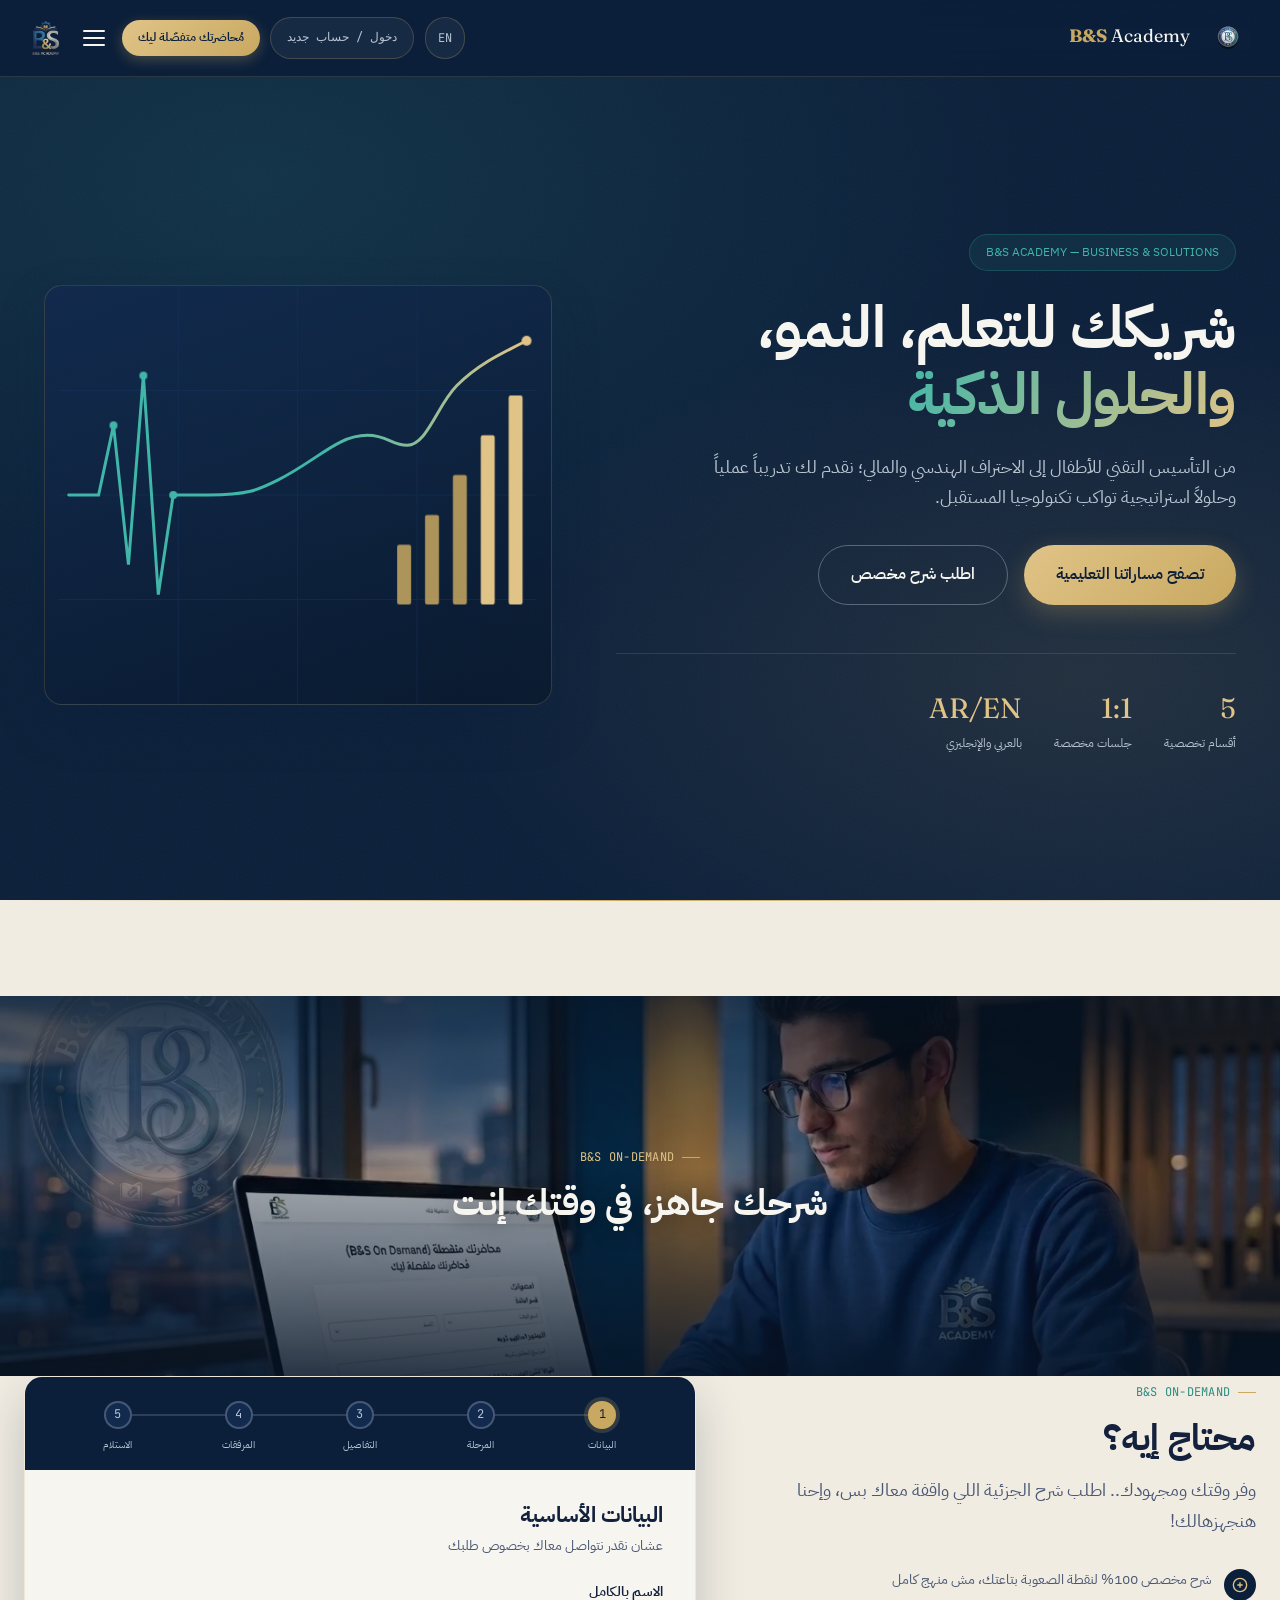
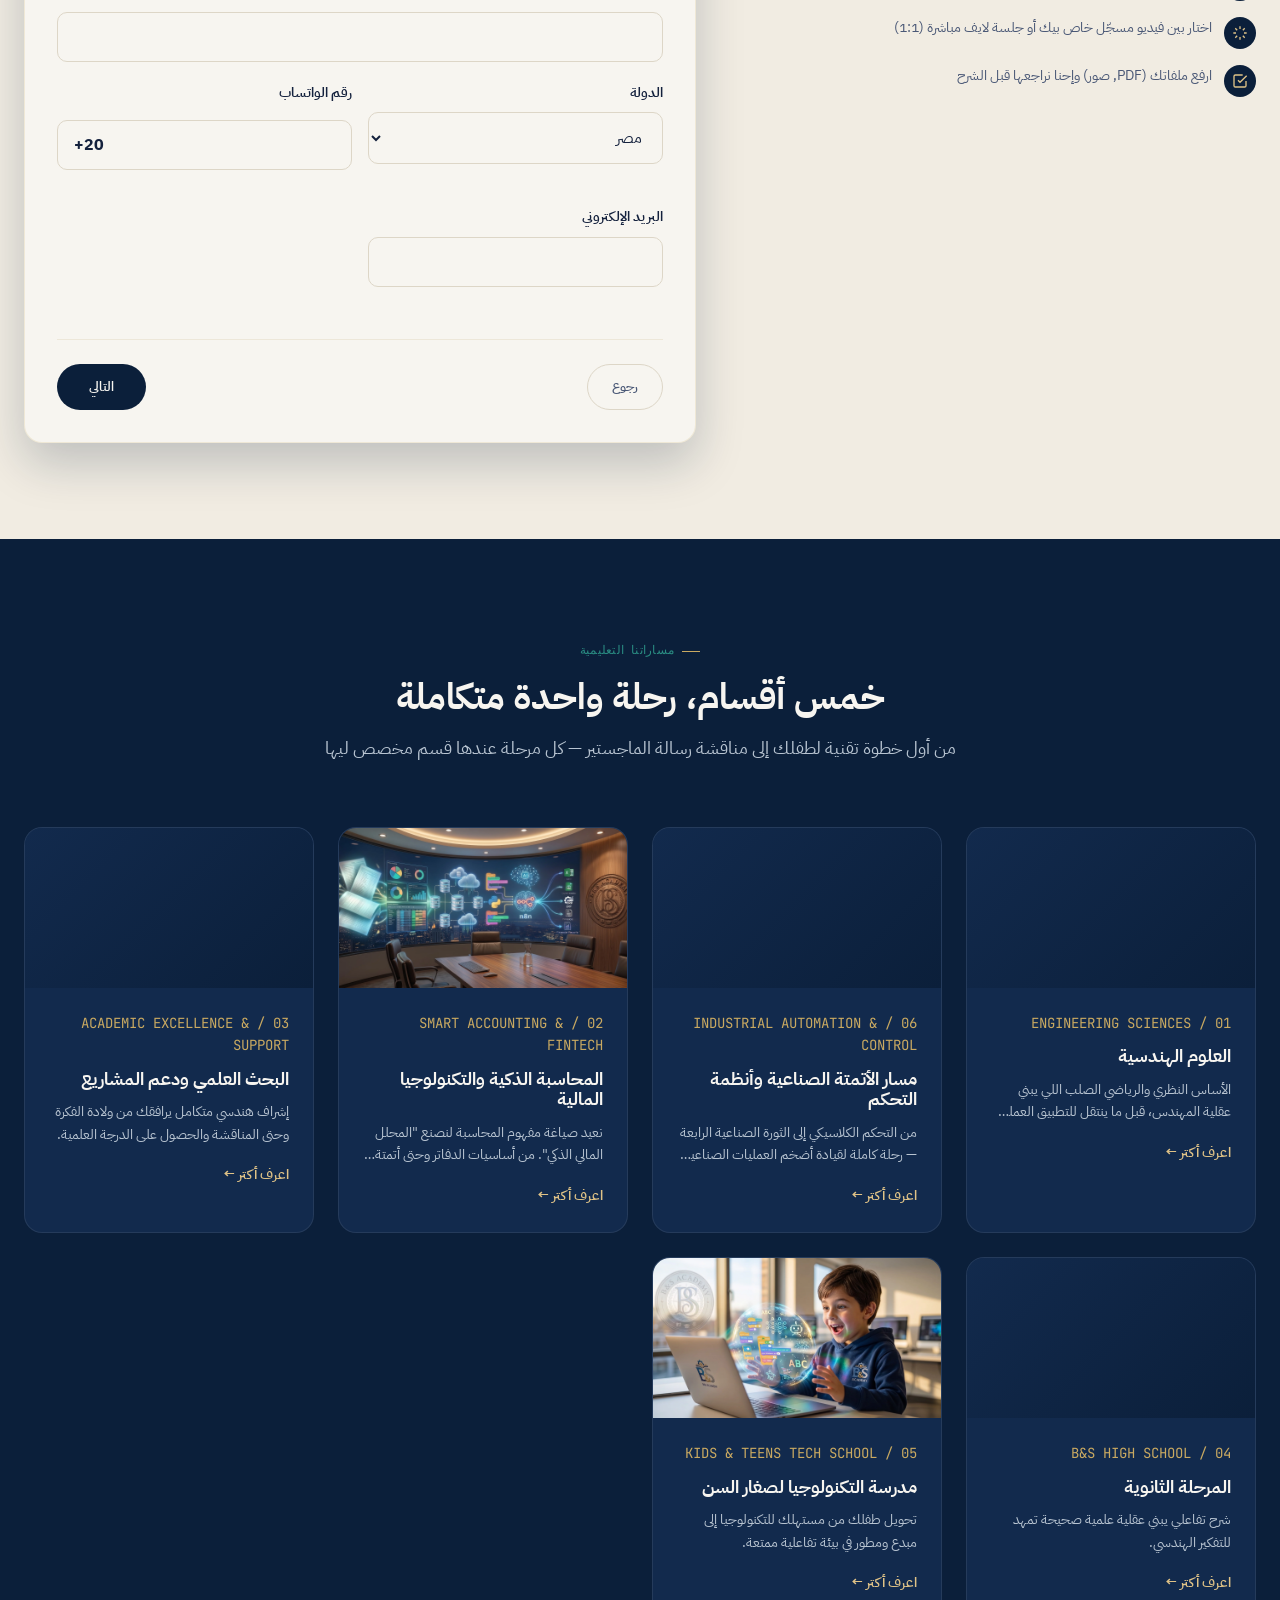
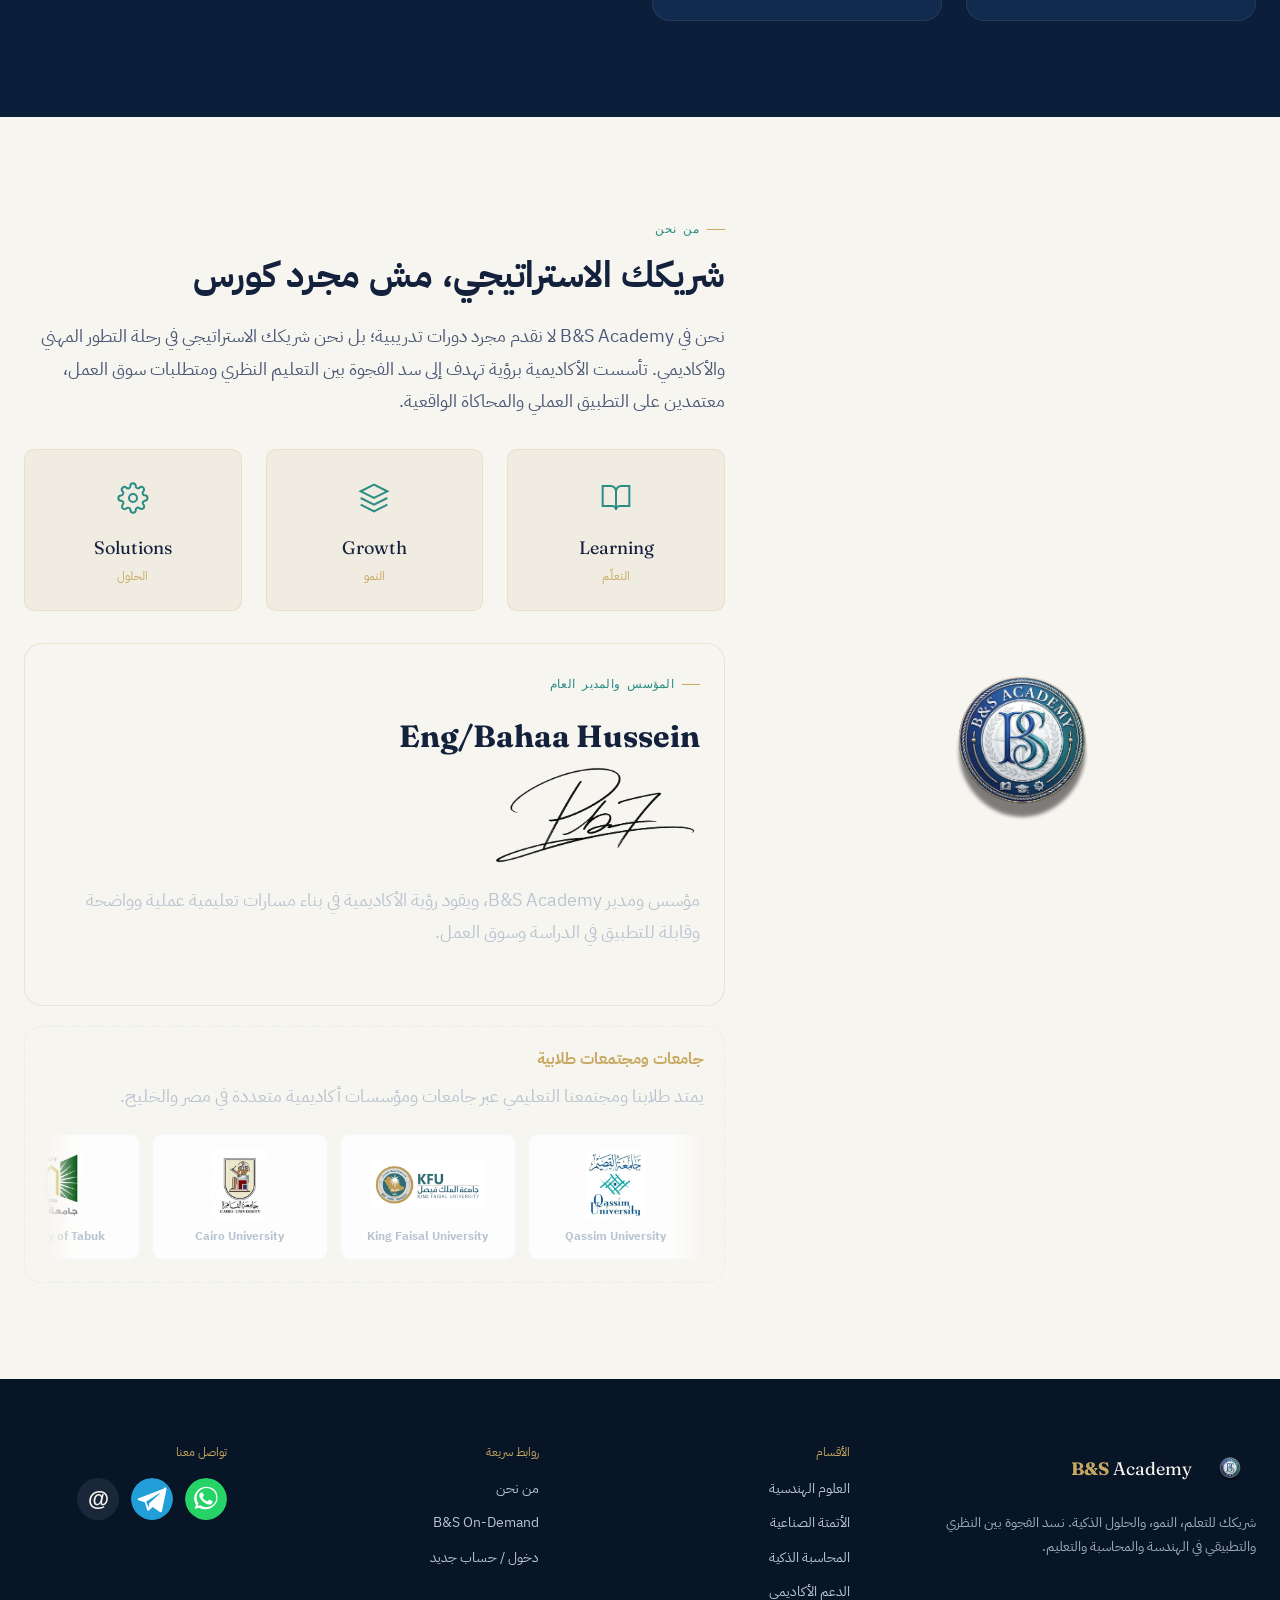
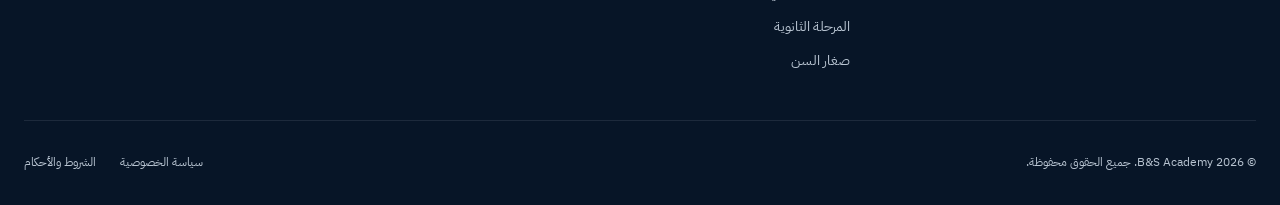
==== commit d8a20610: "Improve contact messages and university carousel" ====
--- a/index.html
+++ b/index.html
@@ -17,7 +17,7 @@
 <link rel="stylesheet" href="css/ondemand.css?v=20260710-email-at-v1">
 <link rel="stylesheet" href="css/sectors.css">
 <link rel="stylesheet" href="css/track-cards.css?v=20260717-hide-lock-policy-v1">
-<link rel="stylesheet" href="css/about-footer.css?v=20260717-about-universities-v1">
+<link rel="stylesheet" href="css/about-footer.css?v=20260717-contact-fixes-v1">
 <link rel="stylesheet" href="css/auth-dashboard.css">
 <link rel="stylesheet" href="css/admin.css">
 <link rel="stylesheet" href="css/utilities.css">
@@ -384,16 +384,17 @@
             </div>
 
             <div class="about-founder">
-              <span class="eyebrow">Founder &amp; General Manager</span>
+              <span class="eyebrow" data-i18n="about_founder_role">Founder &amp; General Manager</span>
               <h3>Eng/Bahaa Hussein</h3>
               <img src="images/founder-signature-official.png" alt="Official signature of Eng/Bahaa Hussein" class="founder-signature" loading="eager" decoding="async">
-              <p>&#1605;&#1572;&#1587;&#1587; &#1608;&#1605;&#1583;&#1610;&#1585; B&amp;S Academy&#1548; &#1608;&#1610;&#1602;&#1608;&#1583; &#1585;&#1572;&#1610;&#1577; &#1575;&#1604;&#1571;&#1603;&#1575;&#1583;&#1610;&#1605;&#1610;&#1577; &#1601;&#1610; &#1576;&#1606;&#1575;&#1569; &#1605;&#1587;&#1575;&#1585;&#1575;&#1578; &#1578;&#1593;&#1604;&#1610;&#1605;&#1610;&#1577; &#1593;&#1605;&#1604;&#1610;&#1577;&#1548; &#1608;&#1575;&#1590;&#1581;&#1577;&#1548; &#1608;&#1602;&#1575;&#1576;&#1604;&#1577; &#1604;&#1604;&#1578;&#1591;&#1576;&#1610;&#1602; &#1583;&#1575;&#1582;&#1604; &#1575;&#1604;&#1583;&#1585;&#1575;&#1587;&#1577; &#1608;&#1587;&#1608;&#1602; &#1575;&#1604;&#1593;&#1605;&#1604;.</p>
+              <p data-i18n="about_founder_text">&#1605;&#1572;&#1587;&#1587; &#1608;&#1605;&#1583;&#1610;&#1585; B&amp;S Academy&#1548; &#1608;&#1610;&#1602;&#1608;&#1583; &#1585;&#1572;&#1610;&#1577; &#1575;&#1604;&#1571;&#1603;&#1575;&#1583;&#1610;&#1605;&#1610;&#1577; &#1601;&#1610; &#1576;&#1606;&#1575;&#1569; &#1605;&#1587;&#1575;&#1585;&#1575;&#1578; &#1578;&#1593;&#1604;&#1610;&#1605;&#1610;&#1577; &#1593;&#1605;&#1604;&#1610;&#1577;&#1548; &#1608;&#1575;&#1590;&#1581;&#1577;&#1548; &#1608;&#1602;&#1575;&#1576;&#1604;&#1577; &#1604;&#1604;&#1578;&#1591;&#1576;&#1610;&#1602; &#1583;&#1575;&#1582;&#1604; &#1575;&#1604;&#1583;&#1585;&#1575;&#1587;&#1577; &#1608;&#1587;&#1608;&#1602; &#1575;&#1604;&#1593;&#1605;&#1604;.</p>
             </div>
 
             <div class="about-universities" aria-label="Partner universities">
-              <span>Universities &amp; student communities</span>
-              <p>&#1591;&#1604;&#1575;&#1576;&#1606;&#1575; &#1608;&#1605;&#1580;&#1578;&#1605;&#1593;&#1606;&#1575; &#1575;&#1604;&#1578;&#1593;&#1604;&#1610;&#1605;&#1610; &#1605;&#1605;&#1578;&#1583; &#1576;&#1610;&#1606; &#1580;&#1575;&#1605;&#1593;&#1575;&#1578; &#1608;&#1605;&#1572;&#1587;&#1587;&#1575;&#1578; &#1571;&#1603;&#1575;&#1583;&#1610;&#1605;&#1610;&#1577; &#1605;&#1578;&#1593;&#1583;&#1583;&#1577; &#1601;&#1610; &#1605;&#1589;&#1585; &#1608;&#1575;&#1604;&#1582;&#1604;&#1610;&#1580;.</p>
-              <div class="university-logo-grid">
+              <span data-i18n="about_universities_title">Universities &amp; student communities</span>
+              <p data-i18n="about_universities_text">&#1591;&#1604;&#1575;&#1576;&#1606;&#1575; &#1608;&#1605;&#1580;&#1578;&#1605;&#1593;&#1606;&#1575; &#1575;&#1604;&#1578;&#1593;&#1604;&#1610;&#1605;&#1610; &#1605;&#1605;&#1578;&#1583; &#1576;&#1610;&#1606; &#1580;&#1575;&#1605;&#1593;&#1575;&#1578; &#1608;&#1605;&#1572;&#1587;&#1587;&#1575;&#1578; &#1571;&#1603;&#1575;&#1583;&#1610;&#1605;&#1610;&#1577; &#1605;&#1578;&#1593;&#1583;&#1583;&#1577; &#1601;&#1610; &#1605;&#1589;&#1585; &#1608;&#1575;&#1604;&#1582;&#1604;&#1610;&#1580;.</p>
+              <div class="university-logo-marquee" aria-label="Universities represented in the B&amp;S Academy student community">
+                <div class="university-logo-track">
                 <figure class="university-logo-card">
                   <img src="images/universities/qassim-university.webp" alt="Qassim University" loading="lazy" decoding="async">
                   <figcaption>Qassim University</figcaption>
@@ -430,6 +431,7 @@
                   <img src="images/universities/ain-shams-university.webp" alt="Ain Shams University" loading="lazy" decoding="async">
                   <figcaption>Ain Shams University</figcaption>
                 </figure>
+                </div>
               </div>
             </div>
           </div>
@@ -474,13 +476,13 @@
         <div>
           <div class="footer-heading" data-i18n="footer_contact">Contact Us</div>
           <div class="footer-contact-icons" aria-label="B&amp;S Academy contact links">
-            <a href="https://wa.me/201550755928" aria-label="WhatsApp" title="WhatsApp" target="_blank" rel="noopener">
-              <img src="images/contact-whatsapp.png" alt="" loading="lazy" decoding="async">
+            <a href="https://wa.me/201550755928" class="footer-contact-whatsapp" data-contact-channel="whatsapp" aria-label="WhatsApp" title="WhatsApp" target="_blank" rel="noopener">
+              <svg class="footer-contact-svg" viewBox="0 0 32 32" aria-hidden="true" focusable="false"><circle cx="16" cy="16" r="16" fill="#25D366"></circle><path fill="#fff" d="M16.2 6.6c-5.1 0-9.2 4-9.2 9 0 1.7.5 3.3 1.3 4.6l-.9 3.3 3.5-.9c1.4.8 3 1.2 4.7 1.2 5.1 0 9.2-4 9.2-9s-3.5-8.2-8.6-8.2zm0 15.6c-1.5 0-2.9-.4-4.1-1.2l-.3-.2-2.1.6.6-2-.2-.3c-.8-1.2-1.2-2.6-1.2-4 0-4.1 3.4-7.4 7.5-7.4s7.5 3.3 7.5 7.4-3.6 7.1-7.7 7.1z"></path><path fill="#fff" d="M20.3 17.4c-.2-.1-1.4-.7-1.6-.8-.2-.1-.4-.1-.6.1-.2.3-.6.8-.8.9-.1.2-.3.2-.6.1-.2-.1-1-.4-1.9-1.1-.7-.6-1.2-1.4-1.3-1.6-.1-.2 0-.4.1-.5.1-.1.2-.3.4-.4.1-.1.2-.2.3-.4.1-.2.1-.3 0-.5 0-.1-.5-1.2-.7-1.7-.2-.4-.4-.4-.6-.4h-.5c-.2 0-.5.1-.7.3-.2.2-.9.8-.9 2 0 1.2.9 2.4 1 2.5.1.2 1.7 2.7 4.3 3.7.6.3 1.1.4 1.4.5.6.2 1.2.2 1.6.1.5-.1 1.4-.6 1.6-1.2.2-.6.2-1.1.1-1.2 0-.2-.2-.3-.4-.4z"></path></svg>
             </a>
-            <a href="https://t.me/B_AND_S_Academy" aria-label="Telegram" title="Telegram" target="_blank" rel="noopener">
-              <img src="images/contact-telegram.png" alt="" loading="lazy" decoding="async">
+            <a href="https://t.me/B_AND_S_Academy" data-contact-channel="telegram" aria-label="Telegram" title="Telegram" target="_blank" rel="noopener">
+              <svg class="footer-contact-svg" viewBox="0 0 32 32" aria-hidden="true" focusable="false"><circle cx="16" cy="16" r="16" fill="#229ED9"></circle><path fill="#fff" d="M24.8 8.2 5.9 15.5c-1.2.5-1.2 1.1-.2 1.4l4.8 1.5 1.8 5.7c.2.6.3.8.7.8.5 0 .7-.2 1-.5l2.5-2.4 5.2 3.8c.9.5 1.6.3 1.9-.9L27 9c.4-1.4-.5-2.1-1.6-1.7zM11.5 18l10.1-6.3c.5-.3.9-.1.5.2l-8.2 7.4-.3 3.3-2.1-4.6z"></path></svg>
             </a>
-            <a href="mailto:bs.academy.com@gmail.com" aria-label="Email" title="Email">
+            <a href="https://mail.google.com/mail/?view=cm&amp;fs=1&amp;to=bs.academy.com@gmail.com" data-contact-channel="email" aria-label="Email" title="Email" target="_blank" rel="noopener">
               <span class="footer-contact-at">@</span>
             </a>
           </div>
@@ -1153,7 +1155,7 @@
 <!-- Toast notification element -->
 <div class="toast" id="toast"></div>
 
-<script src="js/i18n.js?v=20260710-responsive-i18n-v1"></script>
+<script src="js/i18n.js?v=20260717-about-en-contact-v1"></script>
 <script src="js/intl-config.js?v=20260710-responsive-i18n-v1"></script>
 <script src="js/tracks-data.js?v=20260717-hide-lock-policy-v1"></script>
 <script src="js/router.js"></script>
@@ -1163,6 +1165,6 @@
 <script src="js/admin.js"></script>
 <script src="js/admin-programs.js"></script>
 <script src="js/dashboard-tabs.js"></script>
-<script src="js/main.js?v=20260717-footer-contact-clean-v1"></script>
+<script src="js/main.js?v=20260717-contact-links-v1"></script>
 </body>
 </html>
--- a/css/about-footer.css
+++ b/css/about-footer.css
@@ -11,6 +11,10 @@
   grid-template-columns: 0.8fr 1.2fr;
   gap: var(--space-16);
   align-items: center;
+}
+
+.about-text {
+  min-width: 0;
 }
 
 .about-seal-wrap {
@@ -294,6 +298,9 @@
 .about-universities {
   margin-top: var(--space-5);
   padding: var(--space-5);
+  min-width: 0;
+  max-width: 100%;
+  overflow: hidden;
   border-radius: var(--radius-lg);
   border: 1px dashed rgba(184, 196, 209, 0.22);
   color: var(--silver-mist);
@@ -312,13 +319,37 @@
   line-height: 1.75;
 }
 
-.university-logo-grid {
-  display: grid;
-  grid-template-columns: repeat(3, minmax(0, 1fr));
-  gap: var(--space-3);
+.university-logo-marquee {
+  width: 100%;
+  overflow: hidden;
+  padding-block: 2px;
+  mask-image: linear-gradient(to right, transparent, #000 5%, #000 95%, transparent);
+  -webkit-mask-image: linear-gradient(to right, transparent, #000 5%, #000 95%, transparent);
+}
+
+.university-logo-track {
+  display: flex;
+  width: max-content;
+  gap: var(--space-3);
+  animation: university-logo-scroll 36s linear infinite;
+  will-change: transform;
+}
+
+[dir="rtl"] .university-logo-track {
+  animation-direction: reverse;
+}
+
+.university-logo-marquee:hover .university-logo-track,
+.university-logo-marquee:focus-within .university-logo-track {
+  animation-play-state: paused;
+}
+
+@keyframes university-logo-scroll {
+  to { transform: translateX(calc(-50% - (var(--space-3) / 2))); }
 }
 
 .university-logo-card {
+  flex: 0 0 176px;
   min-height: 126px;
   margin: 0;
   padding: var(--space-3);
@@ -378,6 +409,16 @@
   display: block;
 }
 
+.footer-contact-svg {
+  width: 100%;
+  height: 100%;
+  display: block;
+}
+
+.footer-contact-whatsapp {
+  background: #25D366;
+}
+
 .footer-contact-at {
   color: var(--paper);
   font-family: Arial, sans-serif;
@@ -392,13 +433,23 @@
 
 @media (max-width: 900px) {
   .footer-grid { grid-template-columns: 1fr 1fr; }
-  .university-logo-grid { grid-template-columns: repeat(2, minmax(0, 1fr)); }
 }
 
 @media (max-width: 560px) {
   .footer-grid { grid-template-columns: 1fr; }
-  .university-logo-grid { grid-template-columns: 1fr; }
-  .university-logo-card { min-height: 112px; }
+  .about-universities { padding-inline: var(--space-3); }
+  .university-logo-card { flex-basis: 150px; min-height: 112px; }
+  .university-logo-track { animation-duration: 30s; }
+}
+
+@media (prefers-reduced-motion: reduce) {
+  .university-logo-marquee {
+    overflow-x: auto;
+    mask-image: none;
+    -webkit-mask-image: none;
+  }
+
+  .university-logo-track { animation: none; }
 }
 
 /* 20260717-final-logo-clean: keep brand images free of artificial shadows. */
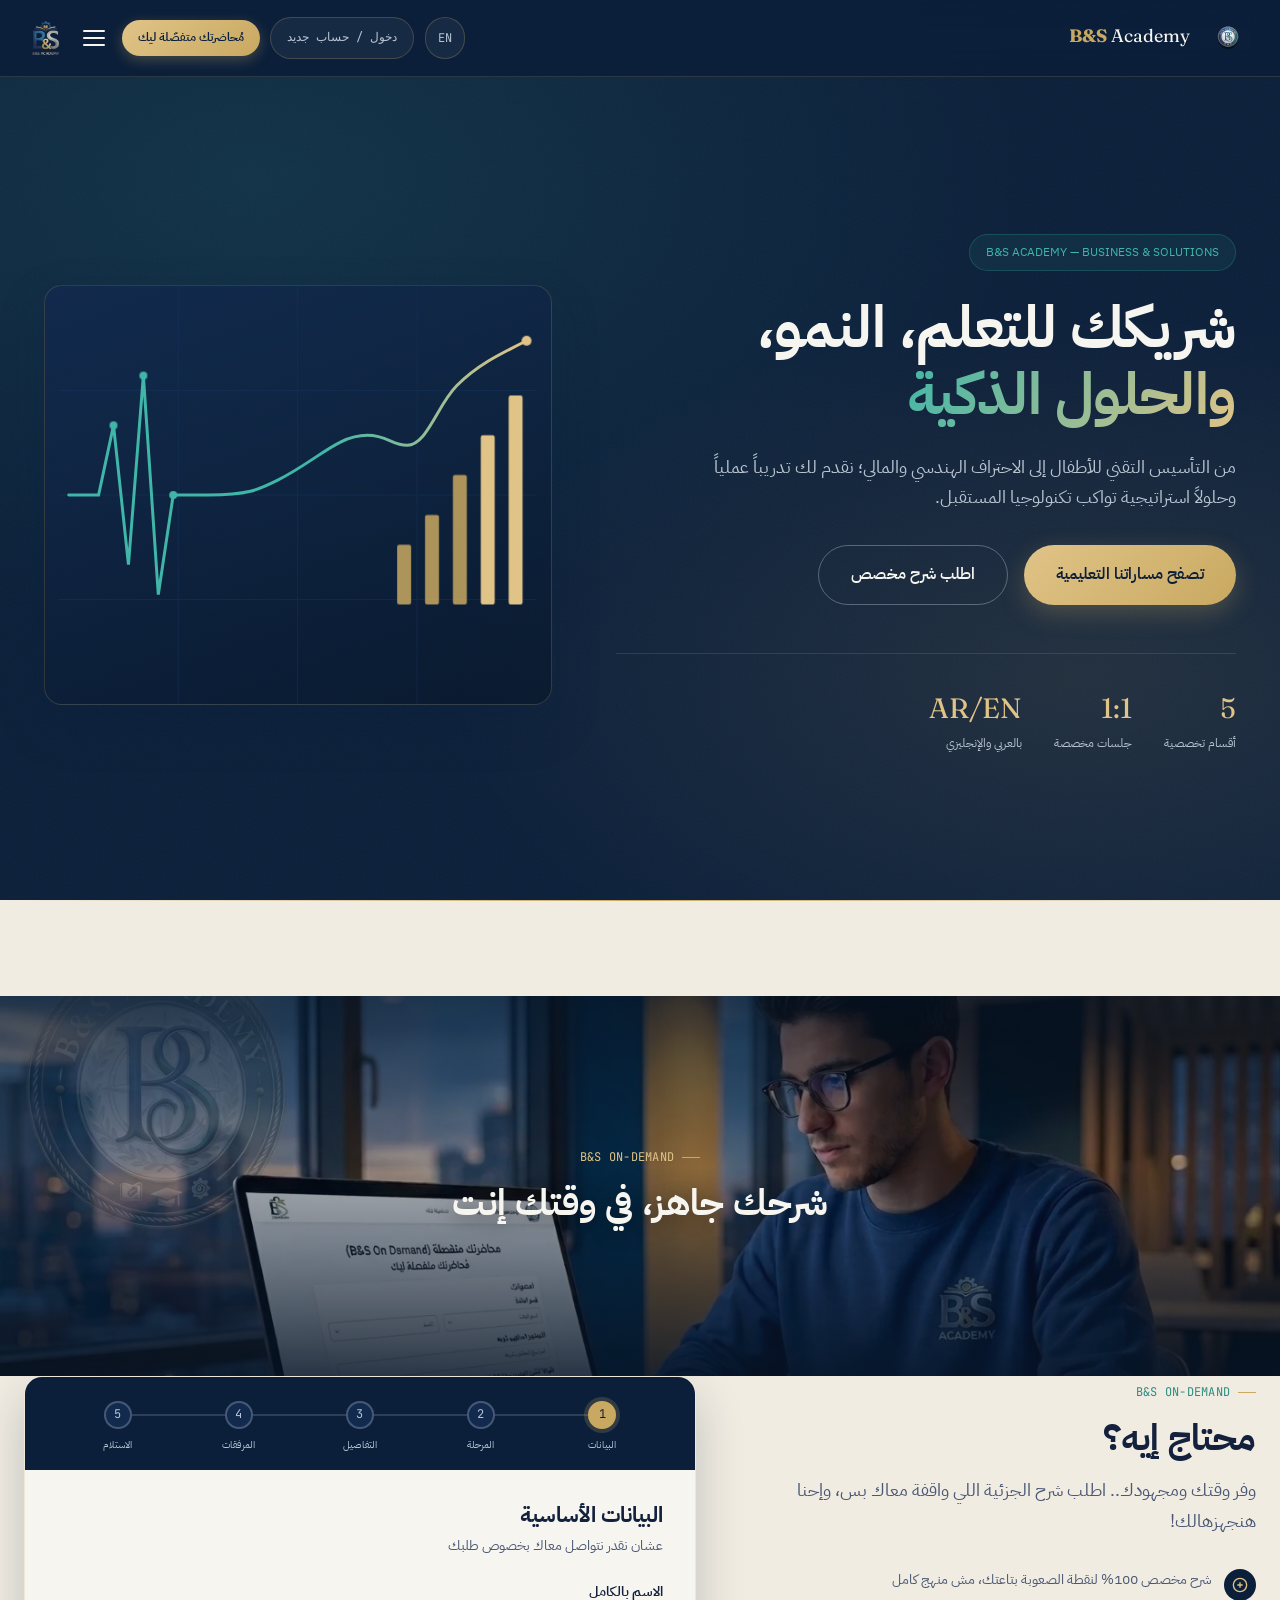
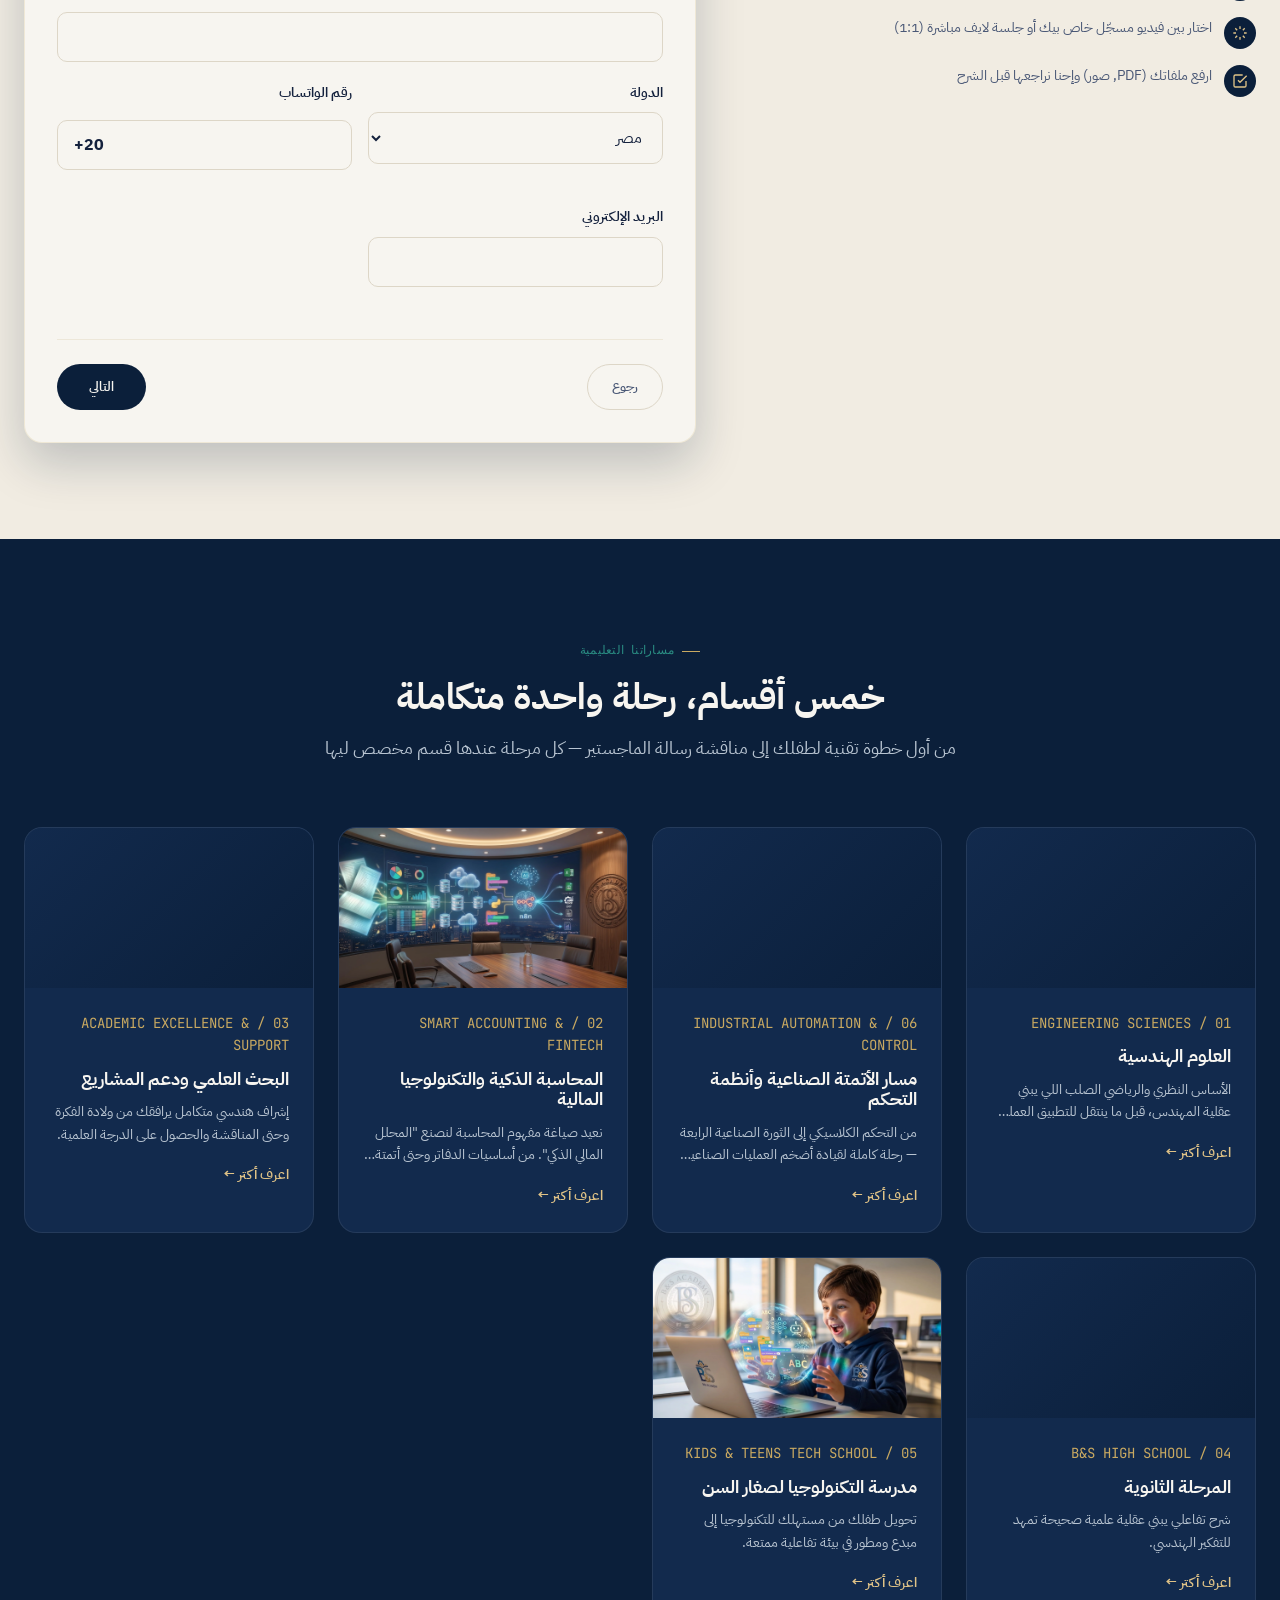
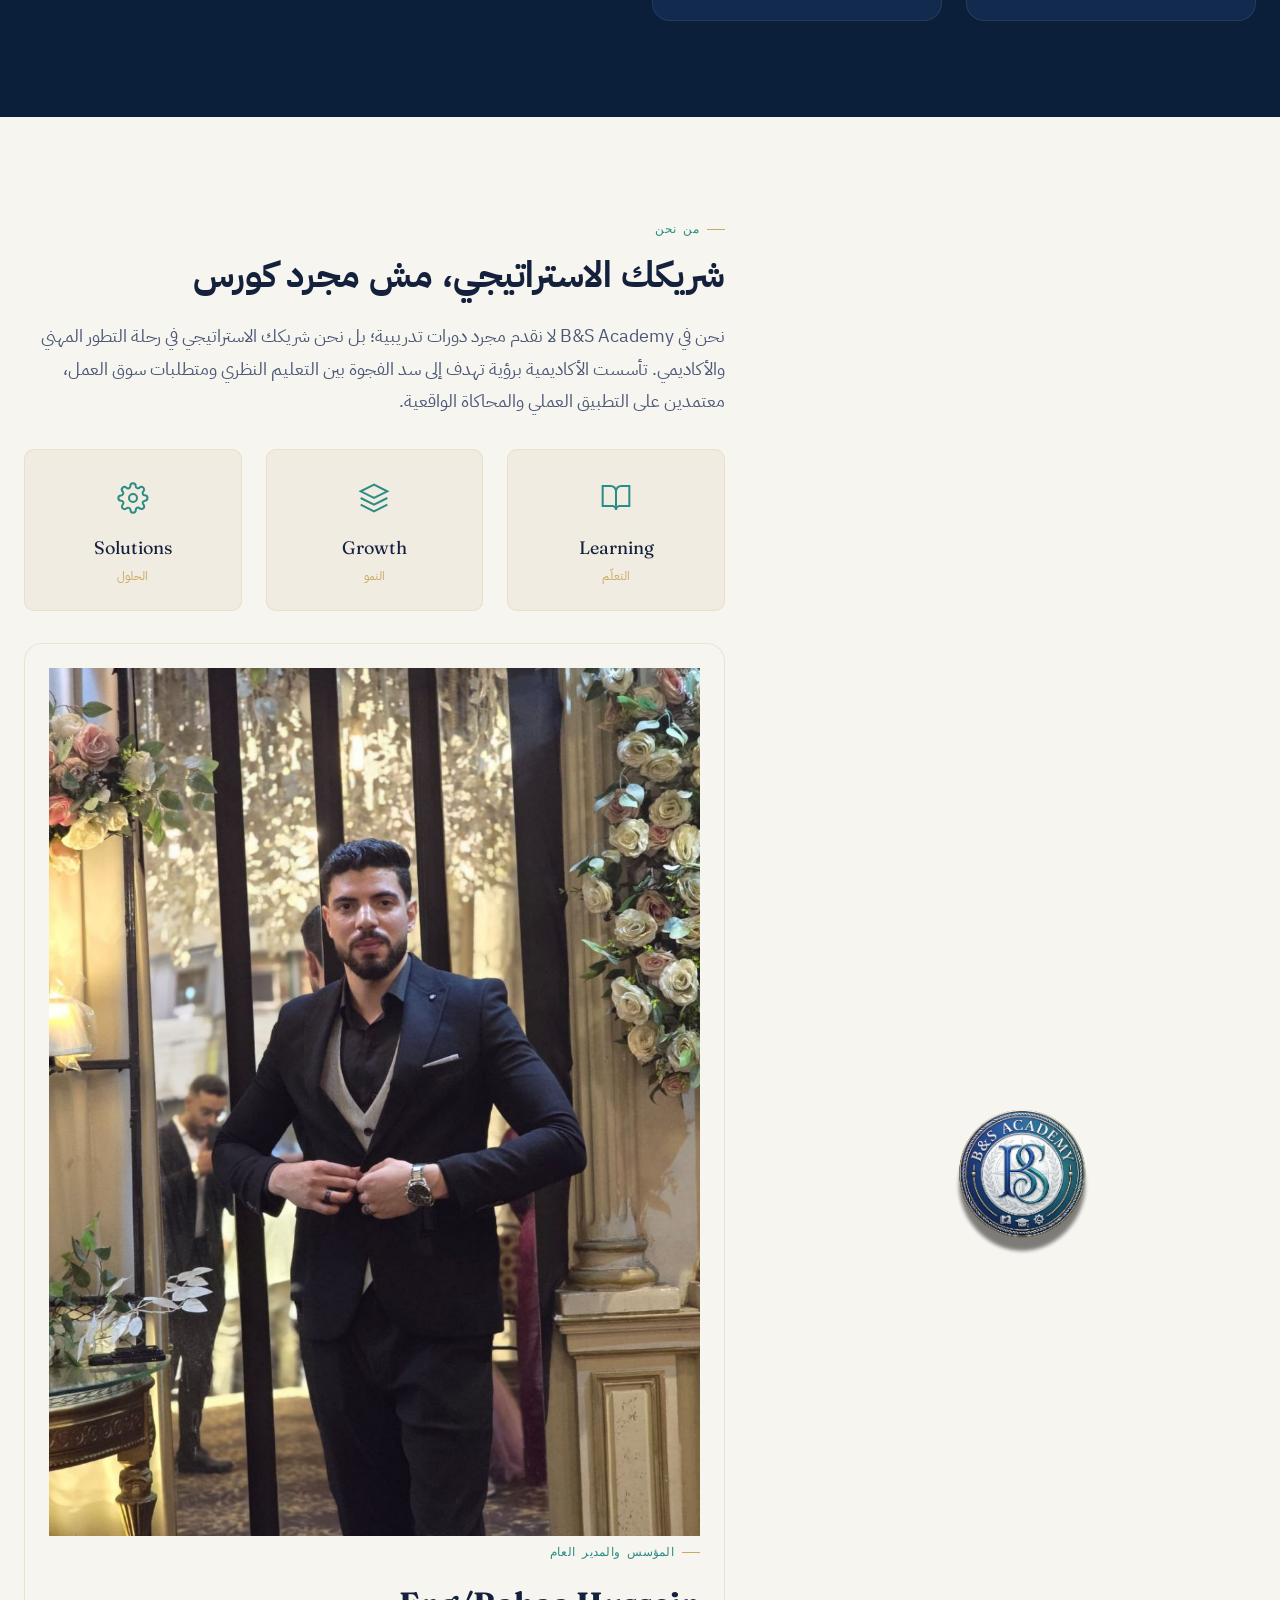
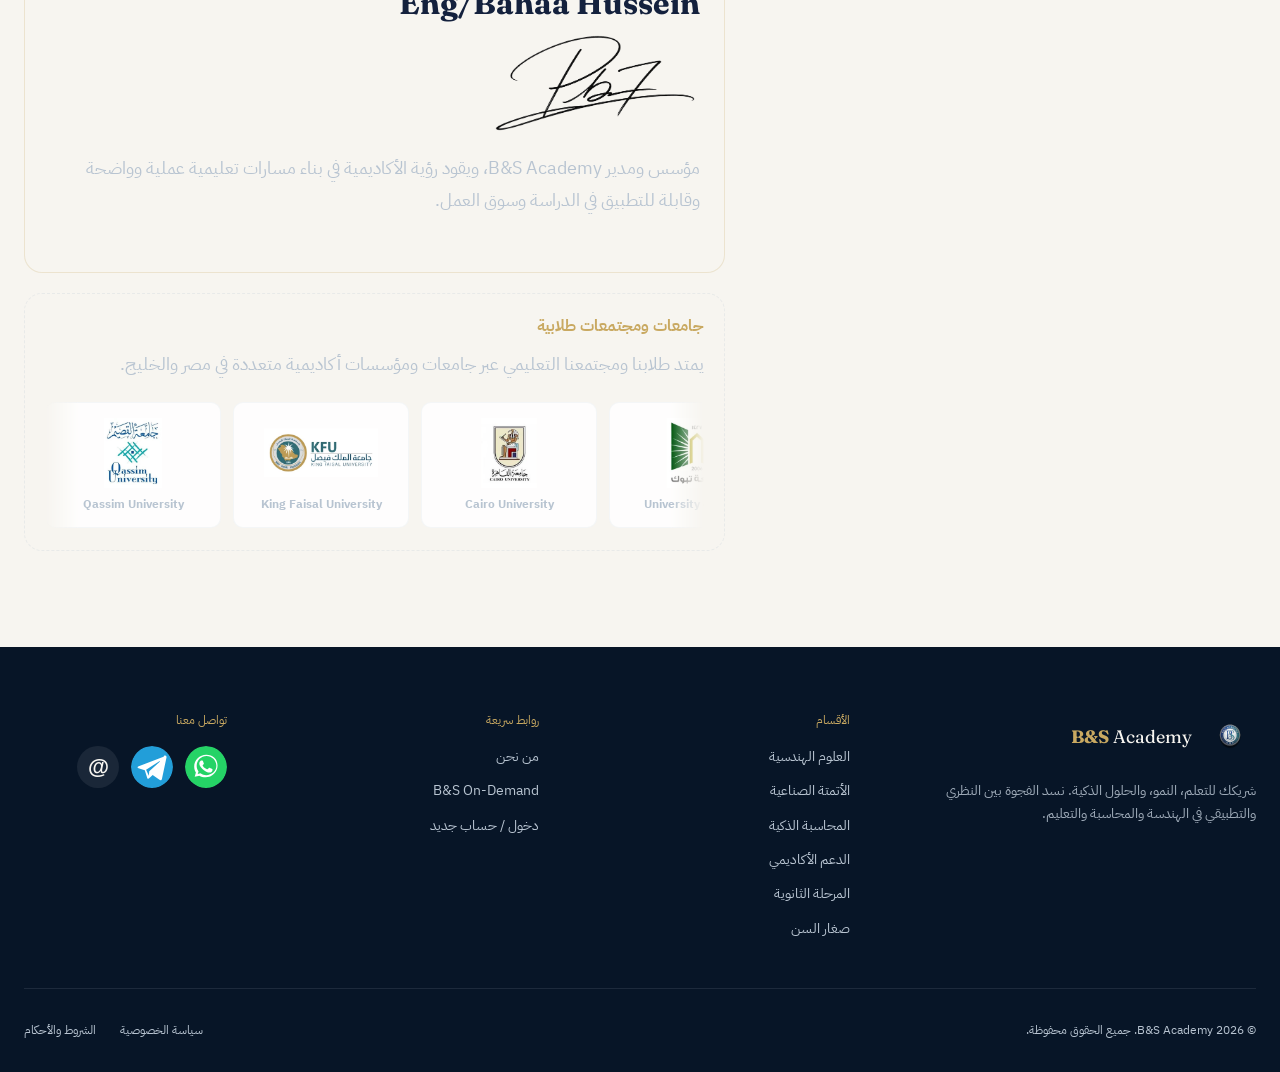
==== commit d874e963: "Add founder portrait to About section" ====
--- a/index.html
+++ b/index.html
@@ -384,10 +384,15 @@
             </div>
 
             <div class="about-founder">
-              <span class="eyebrow" data-i18n="about_founder_role">Founder &amp; General Manager</span>
-              <h3>Eng/Bahaa Hussein</h3>
-              <img src="images/founder-signature-official.png" alt="Official signature of Eng/Bahaa Hussein" class="founder-signature" loading="eager" decoding="async">
-              <p data-i18n="about_founder_text">&#1605;&#1572;&#1587;&#1587; &#1608;&#1605;&#1583;&#1610;&#1585; B&amp;S Academy&#1548; &#1608;&#1610;&#1602;&#1608;&#1583; &#1585;&#1572;&#1610;&#1577; &#1575;&#1604;&#1571;&#1603;&#1575;&#1583;&#1610;&#1605;&#1610;&#1577; &#1601;&#1610; &#1576;&#1606;&#1575;&#1569; &#1605;&#1587;&#1575;&#1585;&#1575;&#1578; &#1578;&#1593;&#1604;&#1610;&#1605;&#1610;&#1577; &#1593;&#1605;&#1604;&#1610;&#1577;&#1548; &#1608;&#1575;&#1590;&#1581;&#1577;&#1548; &#1608;&#1602;&#1575;&#1576;&#1604;&#1577; &#1604;&#1604;&#1578;&#1591;&#1576;&#1610;&#1602; &#1583;&#1575;&#1582;&#1604; &#1575;&#1604;&#1583;&#1585;&#1575;&#1587;&#1577; &#1608;&#1587;&#1608;&#1602; &#1575;&#1604;&#1593;&#1605;&#1604;.</p>
+              <figure class="founder-portrait" aria-label="Eng/Bahaa Hussein, Founder and General Manager">
+                <img src="images/founder-bahaa-hussein.webp" alt="Eng/Bahaa Hussein, Founder and General Manager of B&amp;S Academy" loading="lazy" decoding="async">
+              </figure>
+              <div class="founder-details">
+                <span class="eyebrow" data-i18n="about_founder_role">Founder &amp; General Manager</span>
+                <h3>Eng/Bahaa Hussein</h3>
+                <img src="images/founder-signature-official.png" alt="Official signature of Eng/Bahaa Hussein" class="founder-signature" loading="eager" decoding="async">
+                <p data-i18n="about_founder_text">&#1605;&#1572;&#1587;&#1587; &#1608;&#1605;&#1583;&#1610;&#1585; B&amp;S Academy&#1548; &#1608;&#1610;&#1602;&#1608;&#1583; &#1585;&#1572;&#1610;&#1577; &#1575;&#1604;&#1571;&#1603;&#1575;&#1583;&#1610;&#1605;&#1610;&#1577; &#1601;&#1610; &#1576;&#1606;&#1575;&#1569; &#1605;&#1587;&#1575;&#1585;&#1575;&#1578; &#1578;&#1593;&#1604;&#1610;&#1605;&#1610;&#1577; &#1593;&#1605;&#1604;&#1610;&#1577;&#1548; &#1608;&#1575;&#1590;&#1581;&#1577;&#1548; &#1608;&#1602;&#1575;&#1576;&#1604;&#1577; &#1604;&#1604;&#1578;&#1591;&#1576;&#1610;&#1602; &#1583;&#1575;&#1582;&#1604; &#1575;&#1604;&#1583;&#1585;&#1575;&#1587;&#1577; &#1608;&#1587;&#1608;&#1602; &#1575;&#1604;&#1593;&#1605;&#1604;.</p>
+              </div>
             </div>
 
             <div class="about-universities" aria-label="Partner universities">
--- a/css/about-footer.css
+++ b/css/about-footer.css
@@ -322,6 +322,7 @@
 .university-logo-marquee {
   width: 100%;
   overflow: hidden;
+  direction: ltr;
   padding-block: 2px;
   mask-image: linear-gradient(to right, transparent, #000 5%, #000 95%, transparent);
   -webkit-mask-image: linear-gradient(to right, transparent, #000 5%, #000 95%, transparent);
@@ -333,10 +334,6 @@
   gap: var(--space-3);
   animation: university-logo-scroll 36s linear infinite;
   will-change: transform;
-}
-
-[dir="rtl"] .university-logo-track {
-  animation-direction: reverse;
 }
 
 .university-logo-marquee:hover .university-logo-track,
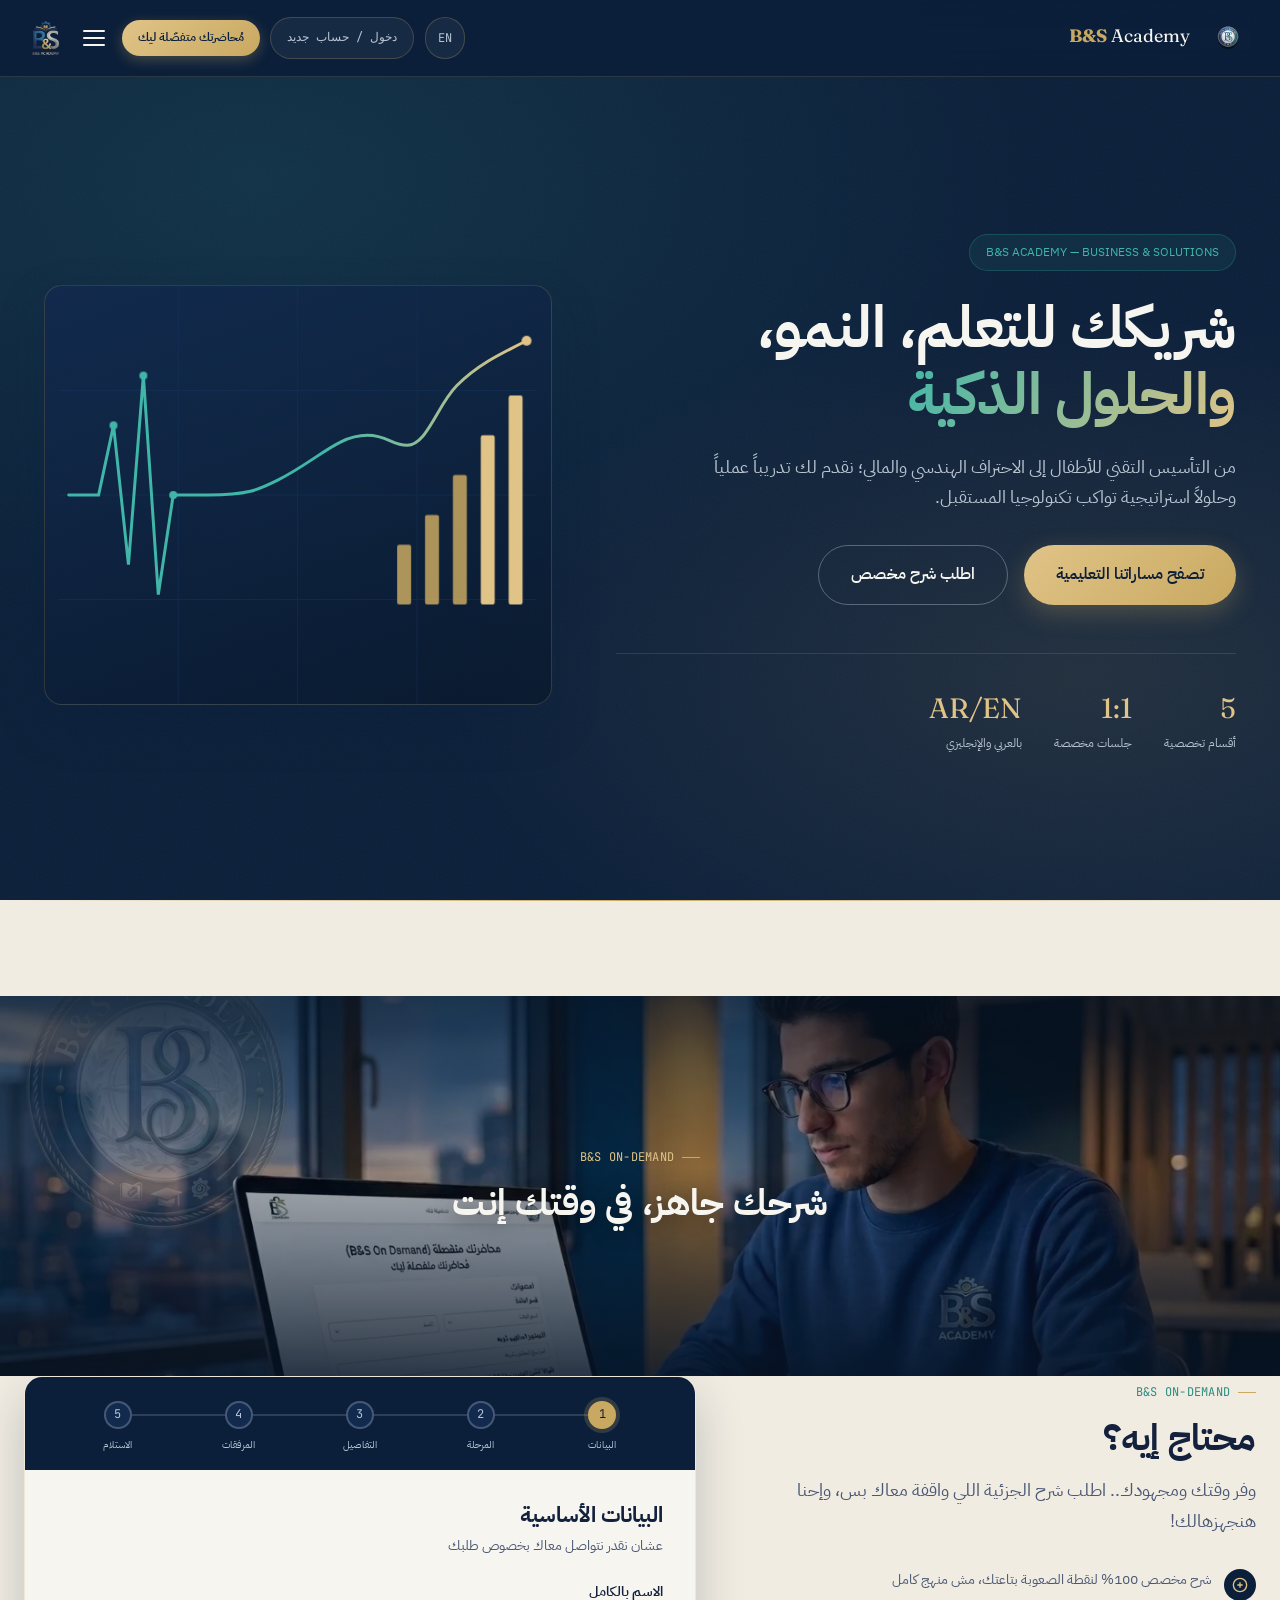
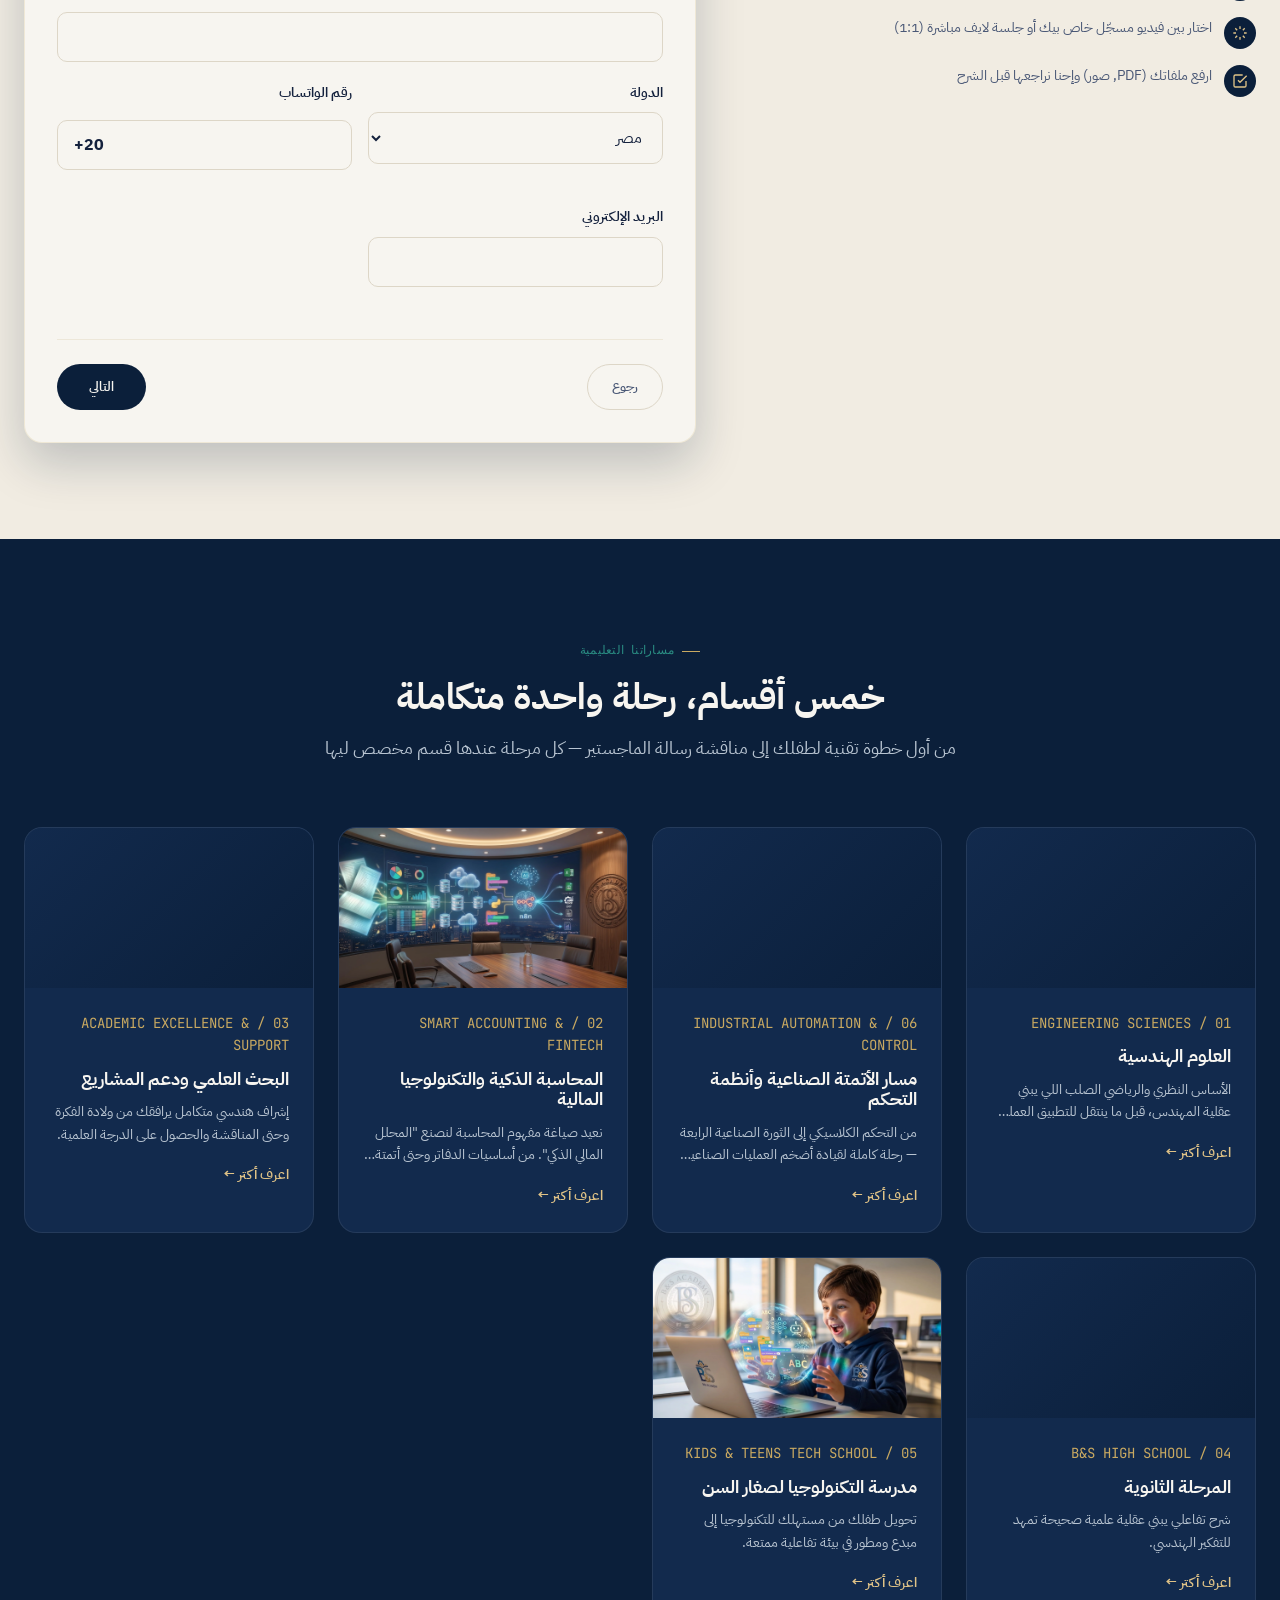
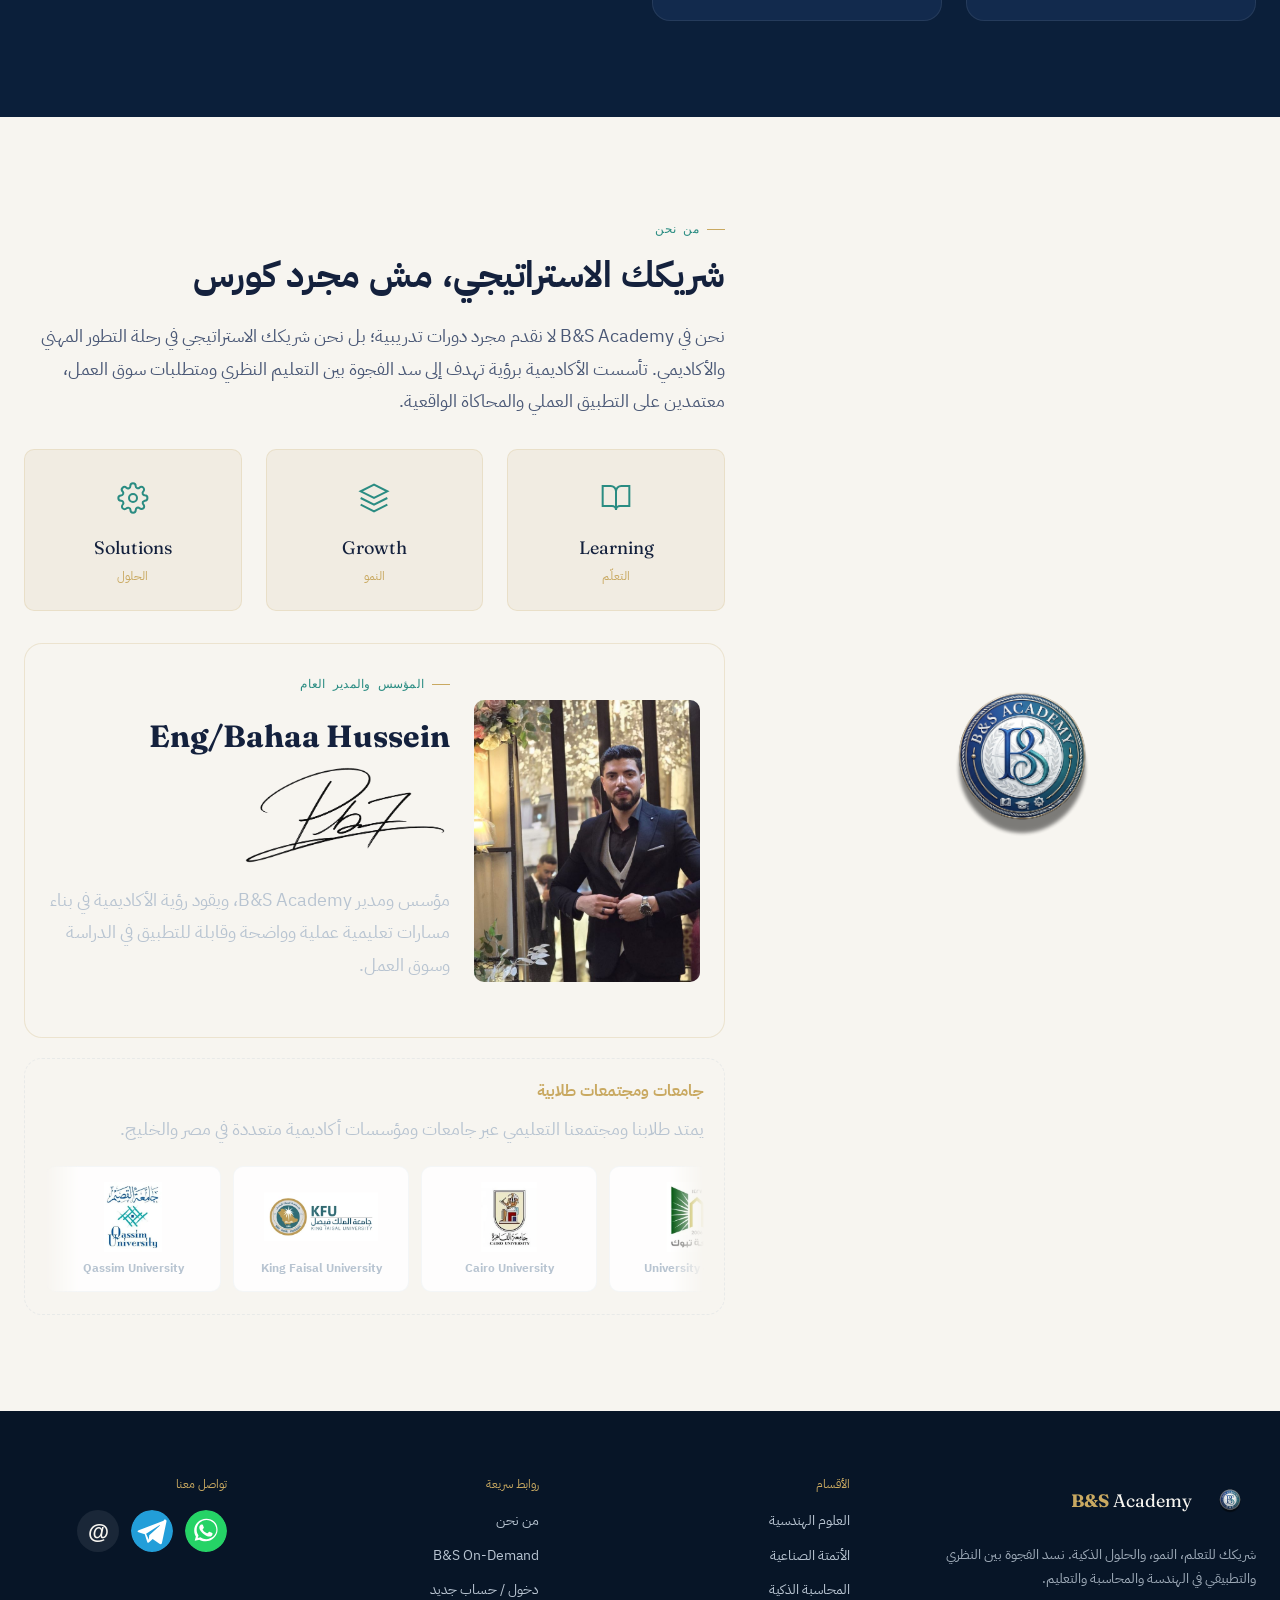
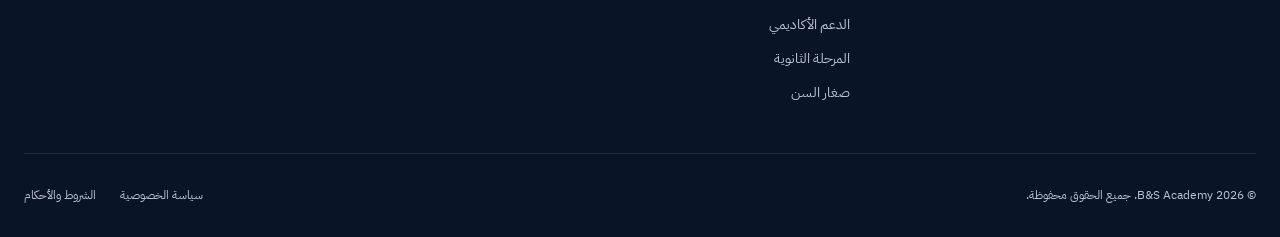
==== commit bfed2c5b: "Bump founder section styles" ====
--- a/index.html
+++ b/index.html
@@ -17,7 +17,7 @@
 <link rel="stylesheet" href="css/ondemand.css?v=20260710-email-at-v1">
 <link rel="stylesheet" href="css/sectors.css">
 <link rel="stylesheet" href="css/track-cards.css?v=20260717-hide-lock-policy-v1">
-<link rel="stylesheet" href="css/about-footer.css?v=20260717-contact-fixes-v1">
+  <link rel="stylesheet" href="css/about-footer.css?v=20260802-founder-v1">
 <link rel="stylesheet" href="css/auth-dashboard.css">
 <link rel="stylesheet" href="css/admin.css">
 <link rel="stylesheet" href="css/utilities.css">
--- a/css/about-footer.css
+++ b/css/about-footer.css
@@ -269,9 +269,38 @@
 .about-founder {
   margin-top: var(--space-8);
   padding: var(--space-6);
+  display: grid;
+  grid-template-columns: minmax(180px, 0.72fr) minmax(0, 1.28fr);
+  gap: var(--space-6);
+  align-items: center;
   border: 1px solid rgba(196, 166, 91, 0.22);
   border-radius: var(--radius-lg);
   background: rgba(255, 255, 255, 0.035);
+}
+
+.founder-portrait {
+  position: relative;
+  width: 100%;
+  max-width: 280px;
+  aspect-ratio: 4 / 5;
+  margin: 0;
+  overflow: hidden;
+  border-radius: var(--radius-md);
+  background: var(--ink-navy);
+}
+
+.founder-portrait img {
+  width: 100%;
+  height: 100%;
+  display: block;
+  object-fit: cover;
+  object-position: center 27%;
+  transform: scale(1.34);
+  transform-origin: center 29%;
+}
+
+.founder-details {
+  min-width: 0;
 }
 
 .about-founder h3 {
@@ -293,6 +322,22 @@
   margin: var(--space-2) 0 var(--space-4);
   object-fit: contain;
   filter: none;
+}
+
+@media (max-width: 680px) {
+  .about-founder {
+    grid-template-columns: 1fr;
+    text-align: center;
+  }
+
+  .founder-portrait {
+    width: min(100%, 300px);
+    margin-inline: auto;
+  }
+
+  .founder-signature {
+    margin-inline: auto;
+  }
 }
 
 .about-universities {
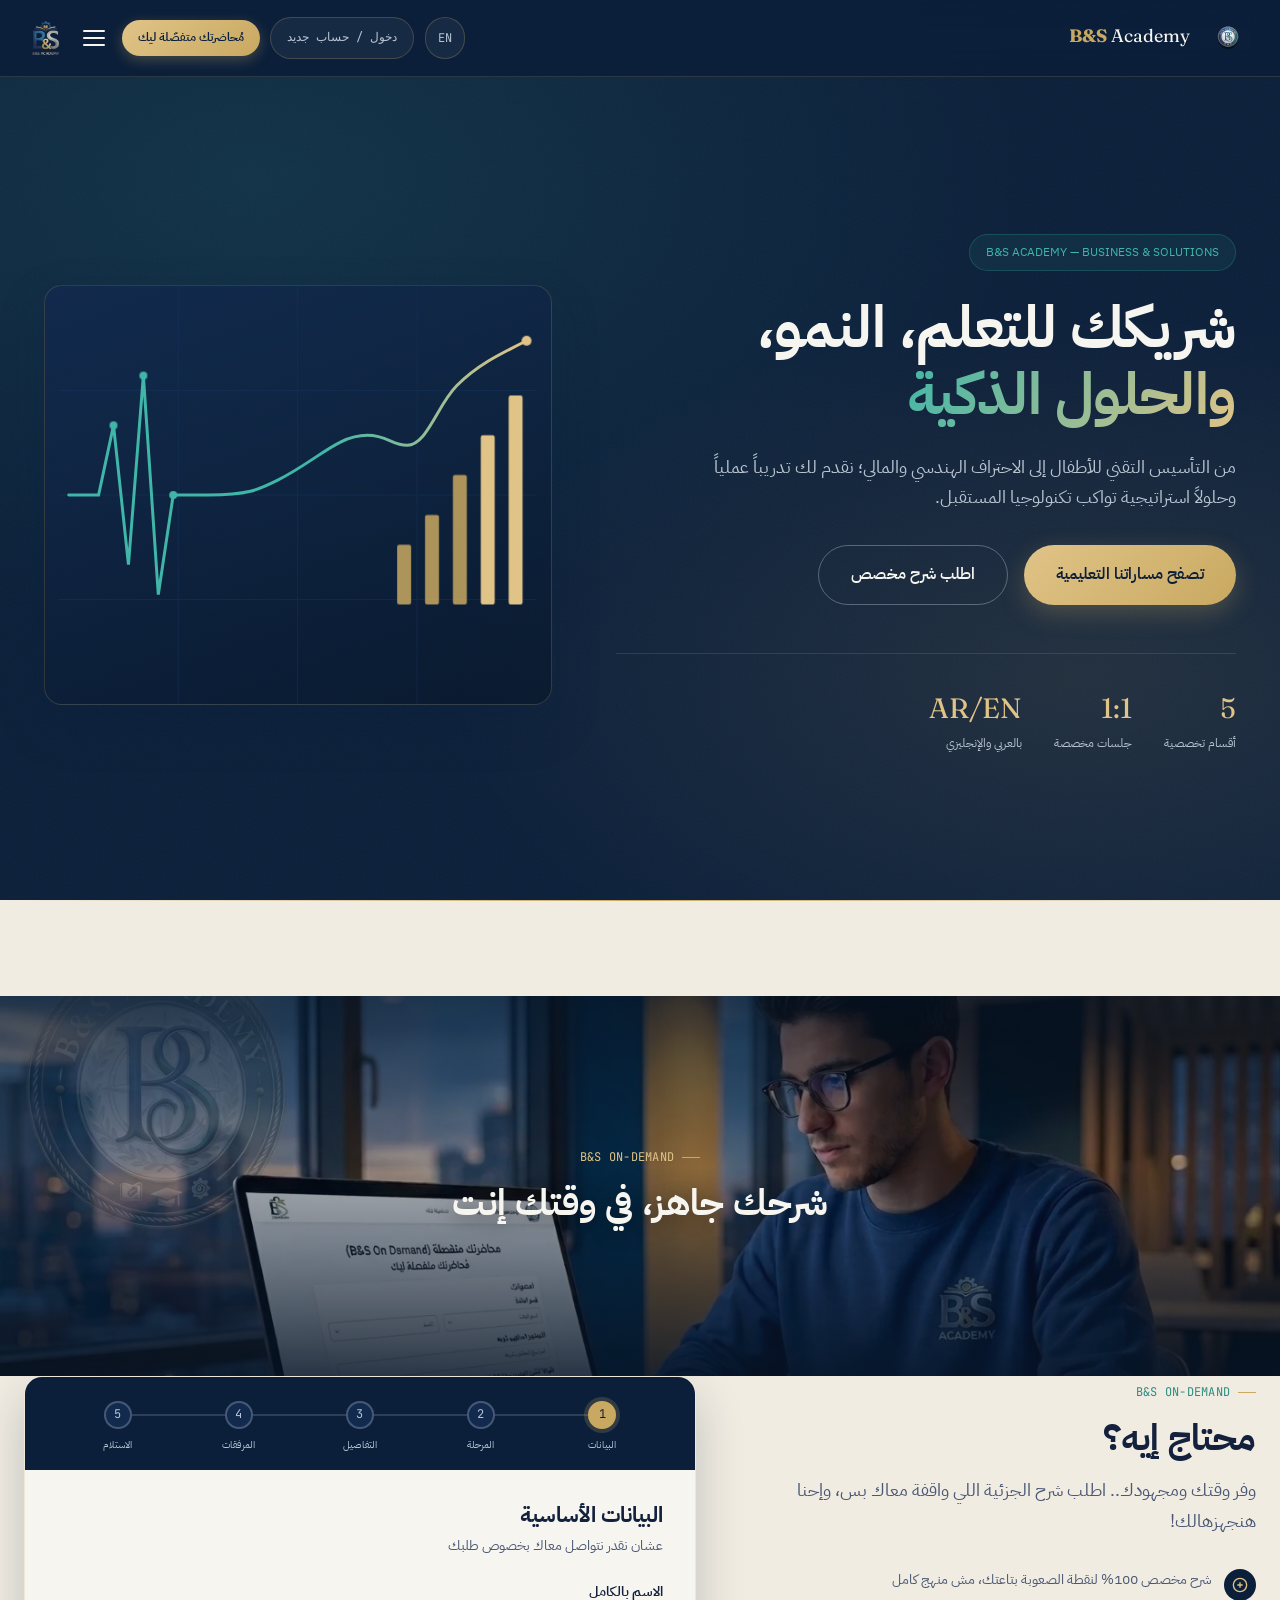
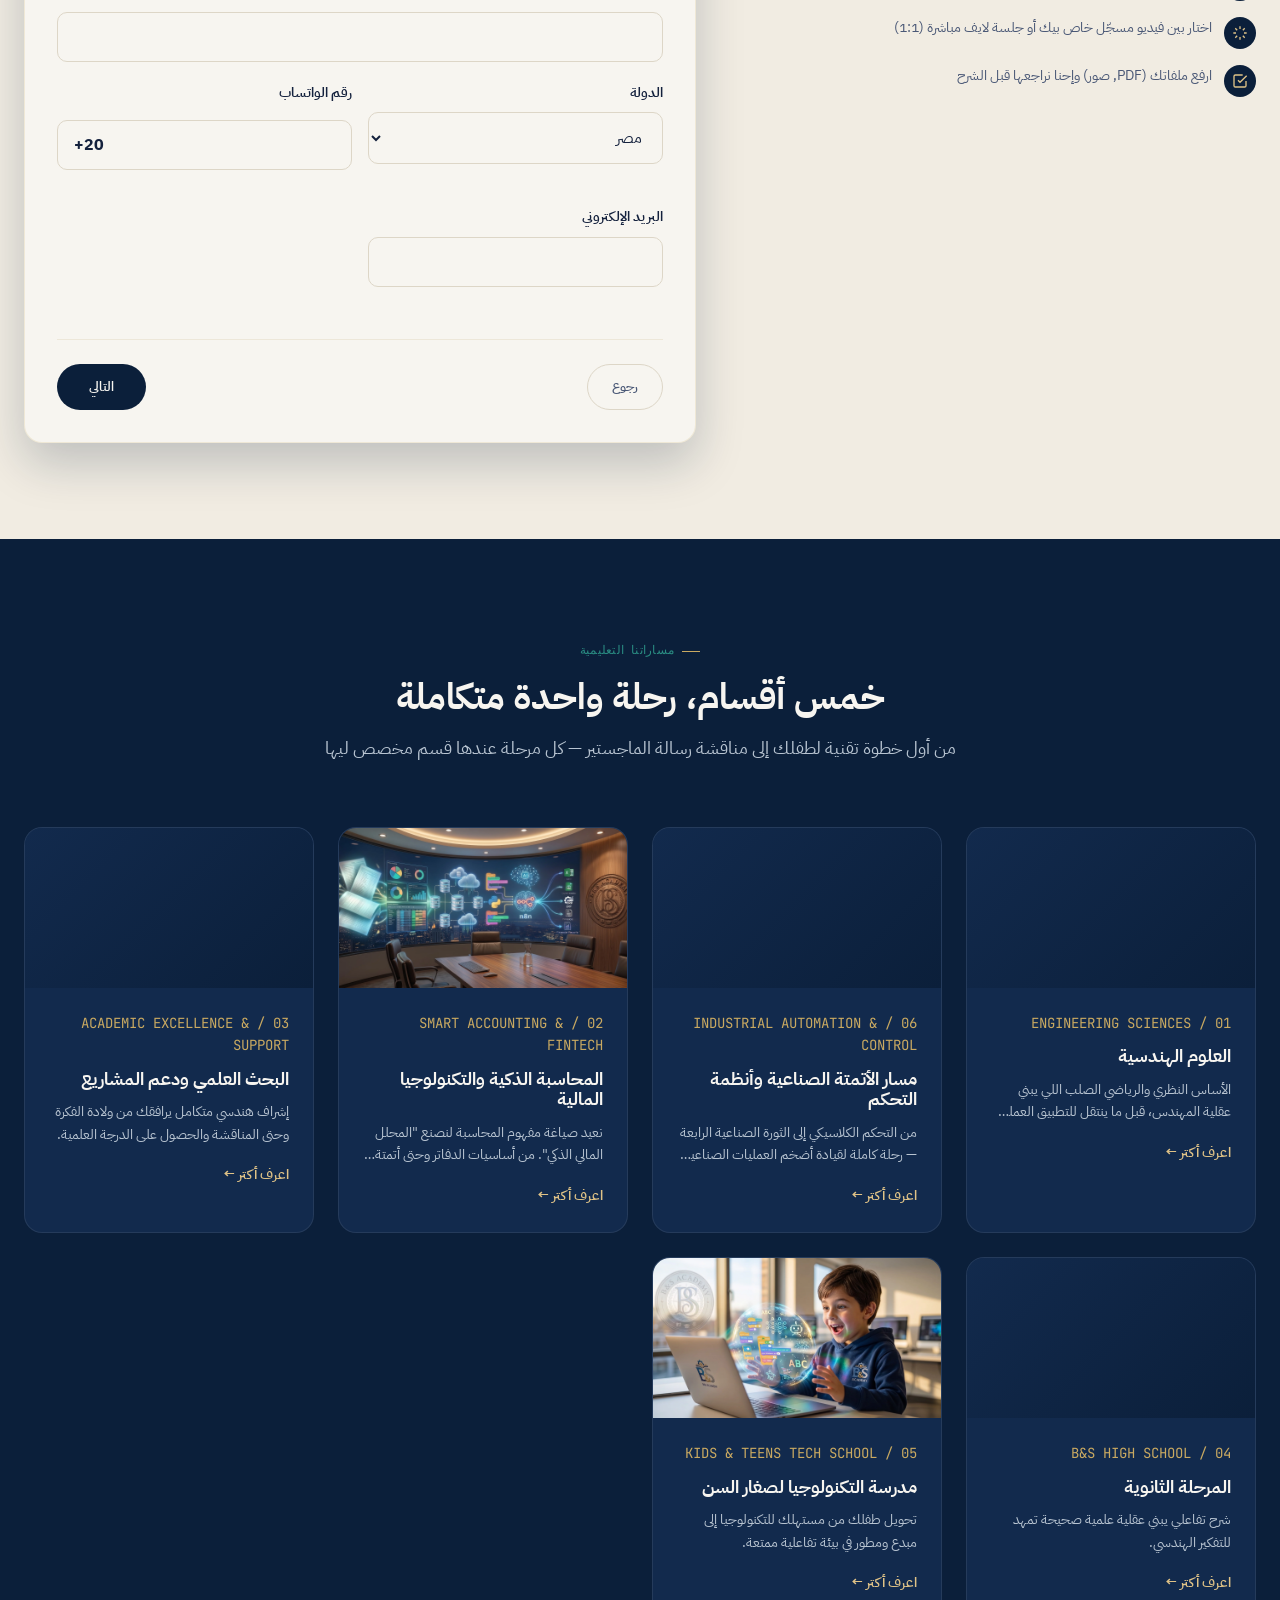
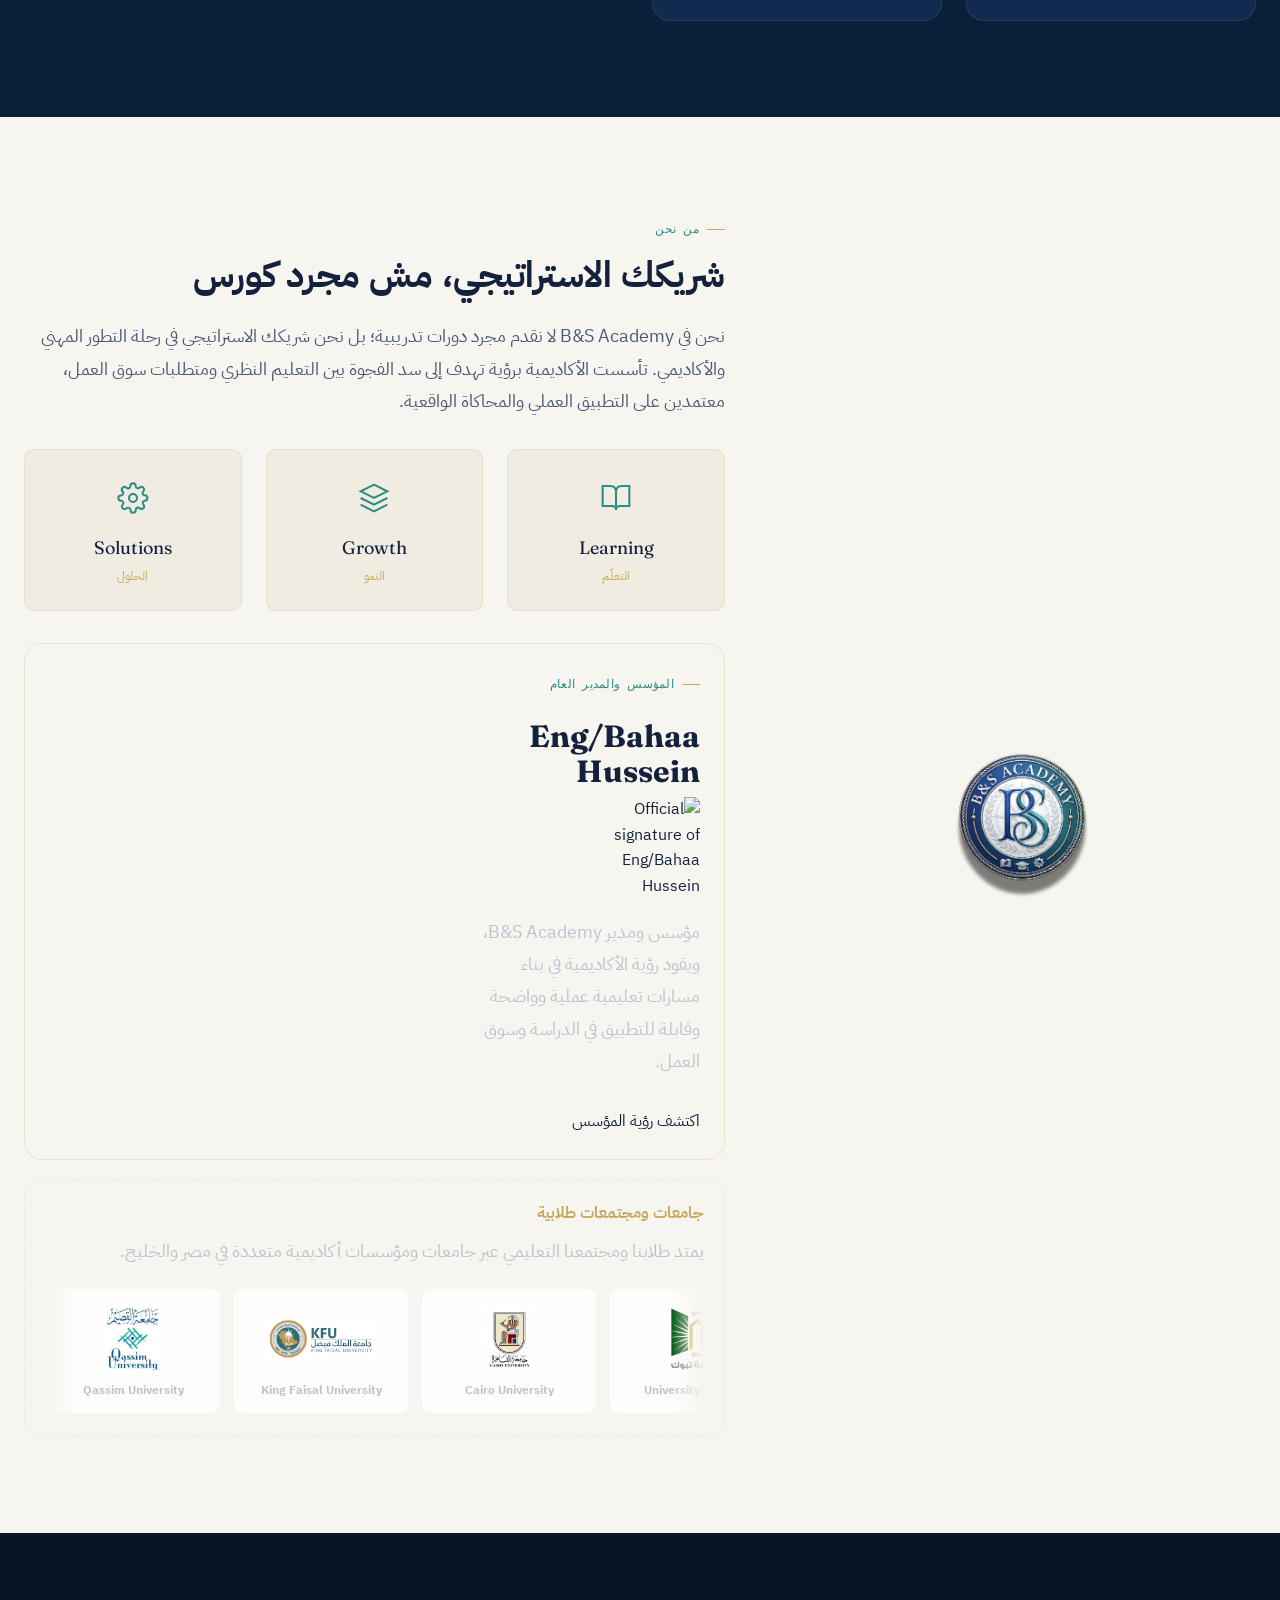
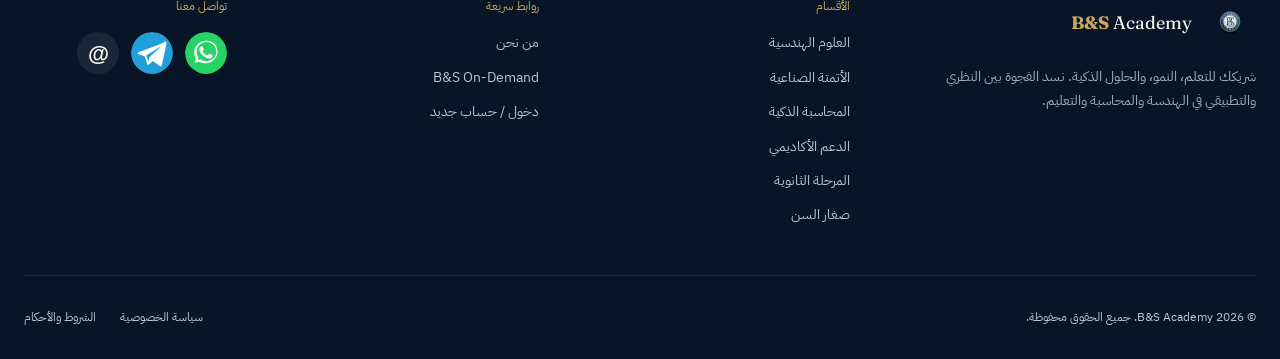
==== commit 8205d8cf: "Move founder portrait to dedicated profile" ====
--- a/index.html
+++ b/index.html
@@ -17,7 +17,7 @@
 <link rel="stylesheet" href="css/ondemand.css?v=20260710-email-at-v1">
 <link rel="stylesheet" href="css/sectors.css">
 <link rel="stylesheet" href="css/track-cards.css?v=20260717-hide-lock-policy-v1">
-  <link rel="stylesheet" href="css/about-footer.css?v=20260802-founder-v1">
+  <link rel="stylesheet" href="css/about-footer.css?v=20260802-founder-page-v1">
 <link rel="stylesheet" href="css/auth-dashboard.css">
 <link rel="stylesheet" href="css/admin.css">
 <link rel="stylesheet" href="css/utilities.css">
@@ -384,14 +384,12 @@
             </div>
 
             <div class="about-founder">
-              <figure class="founder-portrait" aria-label="Eng/Bahaa Hussein, Founder and General Manager">
-                <img src="images/founder-bahaa-hussein.webp" alt="Eng/Bahaa Hussein, Founder and General Manager of B&amp;S Academy" loading="lazy" decoding="async">
-              </figure>
               <div class="founder-details">
                 <span class="eyebrow" data-i18n="about_founder_role">Founder &amp; General Manager</span>
                 <h3>Eng/Bahaa Hussein</h3>
-                <img src="images/founder-signature-official.png" alt="Official signature of Eng/Bahaa Hussein" class="founder-signature" loading="eager" decoding="async">
+                <img src="images/founder-signature-official.webp" alt="Official signature of Eng/Bahaa Hussein" class="founder-signature" loading="eager" decoding="async">
                 <p data-i18n="about_founder_text">&#1605;&#1572;&#1587;&#1587; &#1608;&#1605;&#1583;&#1610;&#1585; B&amp;S Academy&#1548; &#1608;&#1610;&#1602;&#1608;&#1583; &#1585;&#1572;&#1610;&#1577; &#1575;&#1604;&#1571;&#1603;&#1575;&#1583;&#1610;&#1605;&#1610;&#1577; &#1601;&#1610; &#1576;&#1606;&#1575;&#1569; &#1605;&#1587;&#1575;&#1585;&#1575;&#1578; &#1578;&#1593;&#1604;&#1610;&#1605;&#1610;&#1577; &#1593;&#1605;&#1604;&#1610;&#1577;&#1548; &#1608;&#1575;&#1590;&#1581;&#1577;&#1548; &#1608;&#1602;&#1575;&#1576;&#1604;&#1577; &#1604;&#1604;&#1578;&#1591;&#1576;&#1610;&#1602; &#1583;&#1575;&#1582;&#1604; &#1575;&#1604;&#1583;&#1585;&#1575;&#1587;&#1577; &#1608;&#1587;&#1608;&#1602; &#1575;&#1604;&#1593;&#1605;&#1604;.</p>
+                <a class="founder-profile-link" href="founder.html" data-i18n="about_founder_profile_link">&#1575;&#1603;&#1578;&#1588;&#1601; &#1585;&#1572;&#1610;&#1577; &#1575;&#1604;&#1605;&#1572;&#1587;&#1587;</a>
               </div>
             </div>
 
@@ -1160,7 +1158,7 @@
 <!-- Toast notification element -->
 <div class="toast" id="toast"></div>
 
-<script src="js/i18n.js?v=20260717-about-en-contact-v1"></script>
+<script src="js/i18n.js?v=20260802-founder-page-v1"></script>
 <script src="js/intl-config.js?v=20260710-responsive-i18n-v1"></script>
 <script src="js/tracks-data.js?v=20260717-hide-lock-policy-v1"></script>
 <script src="js/router.js"></script>
